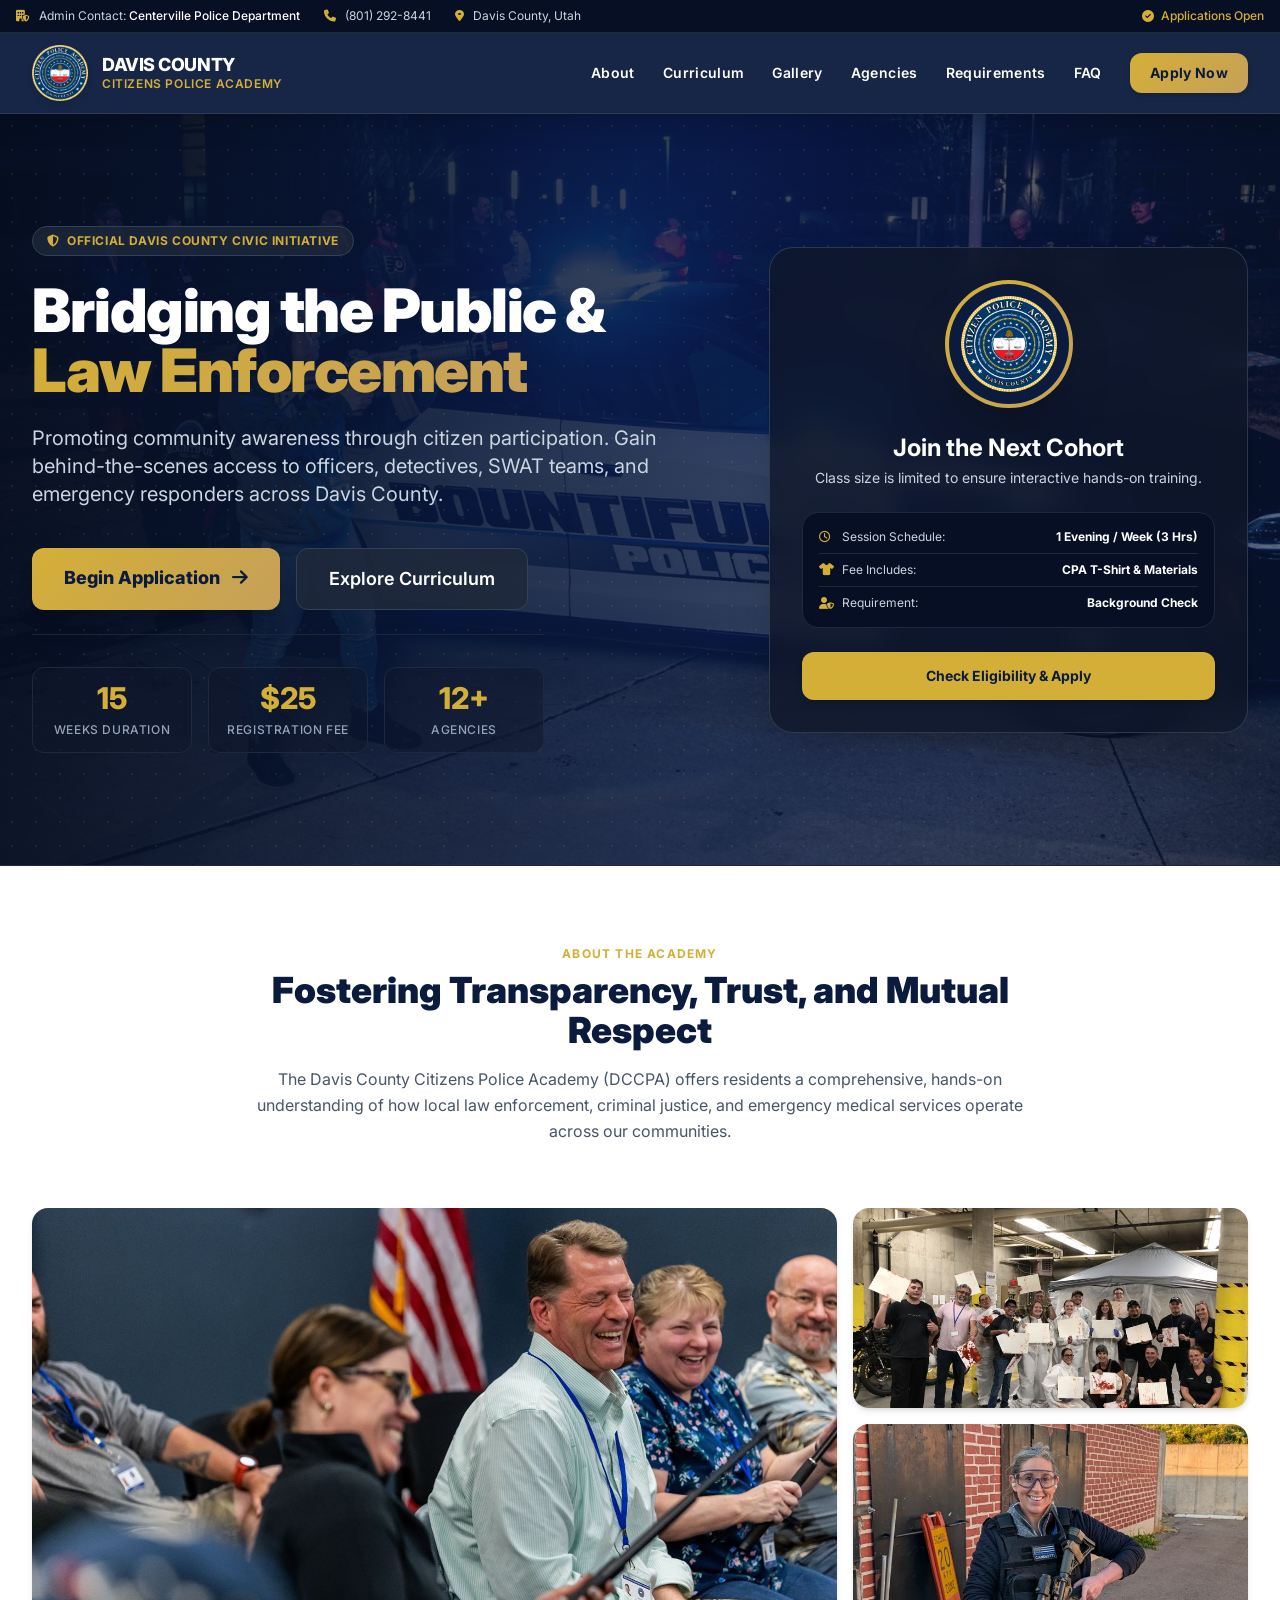
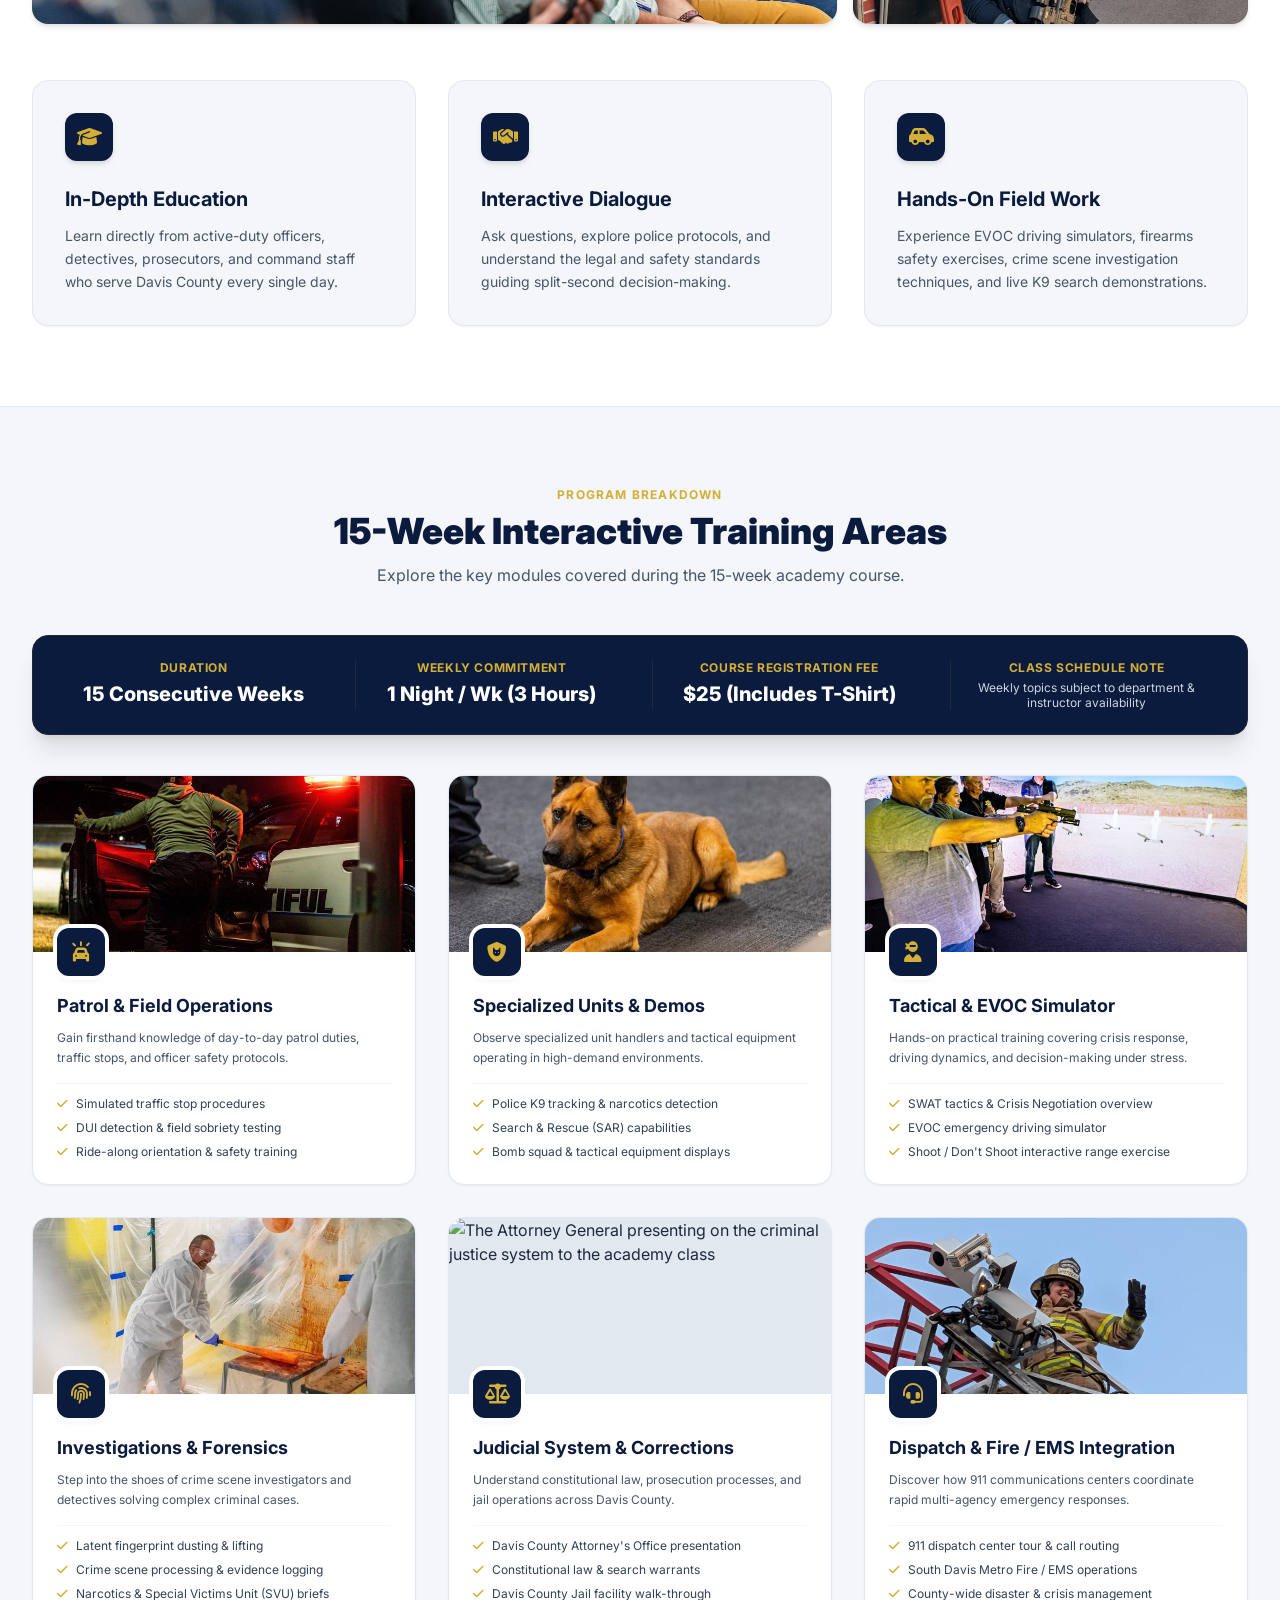
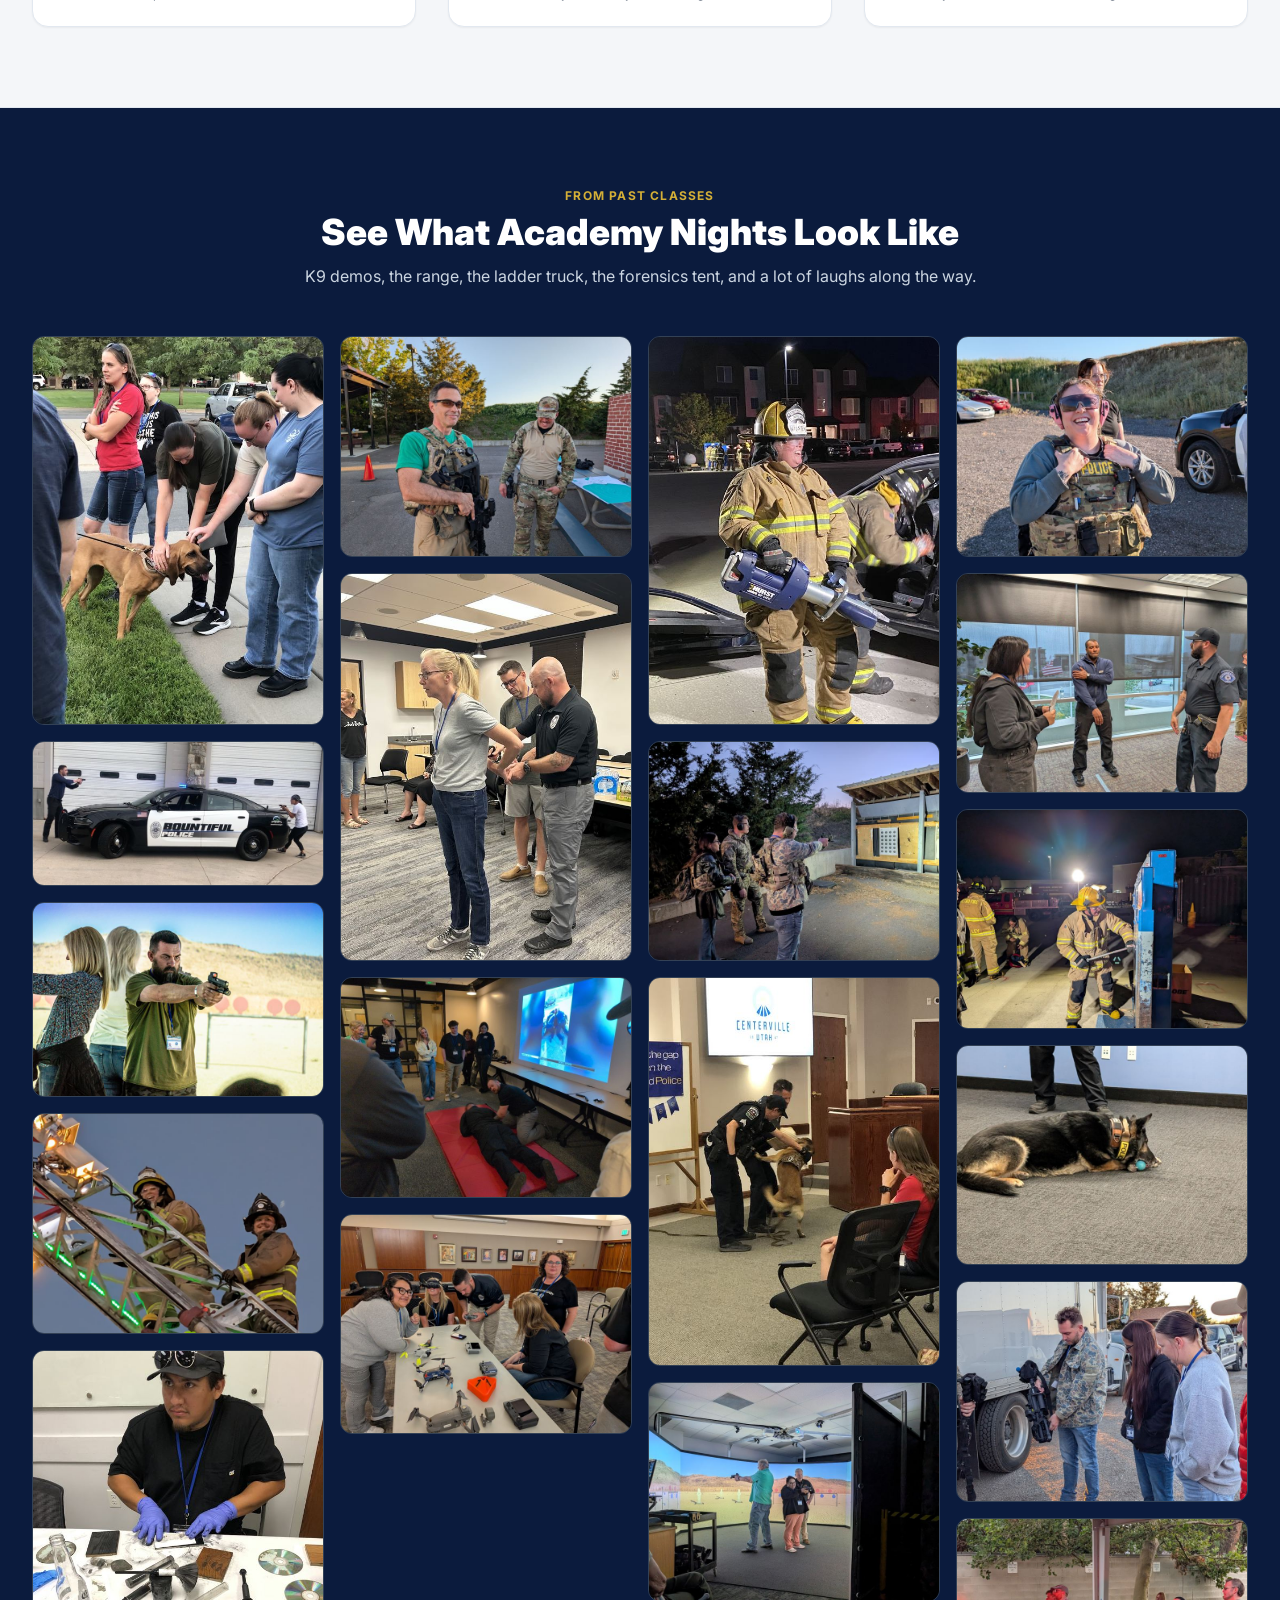
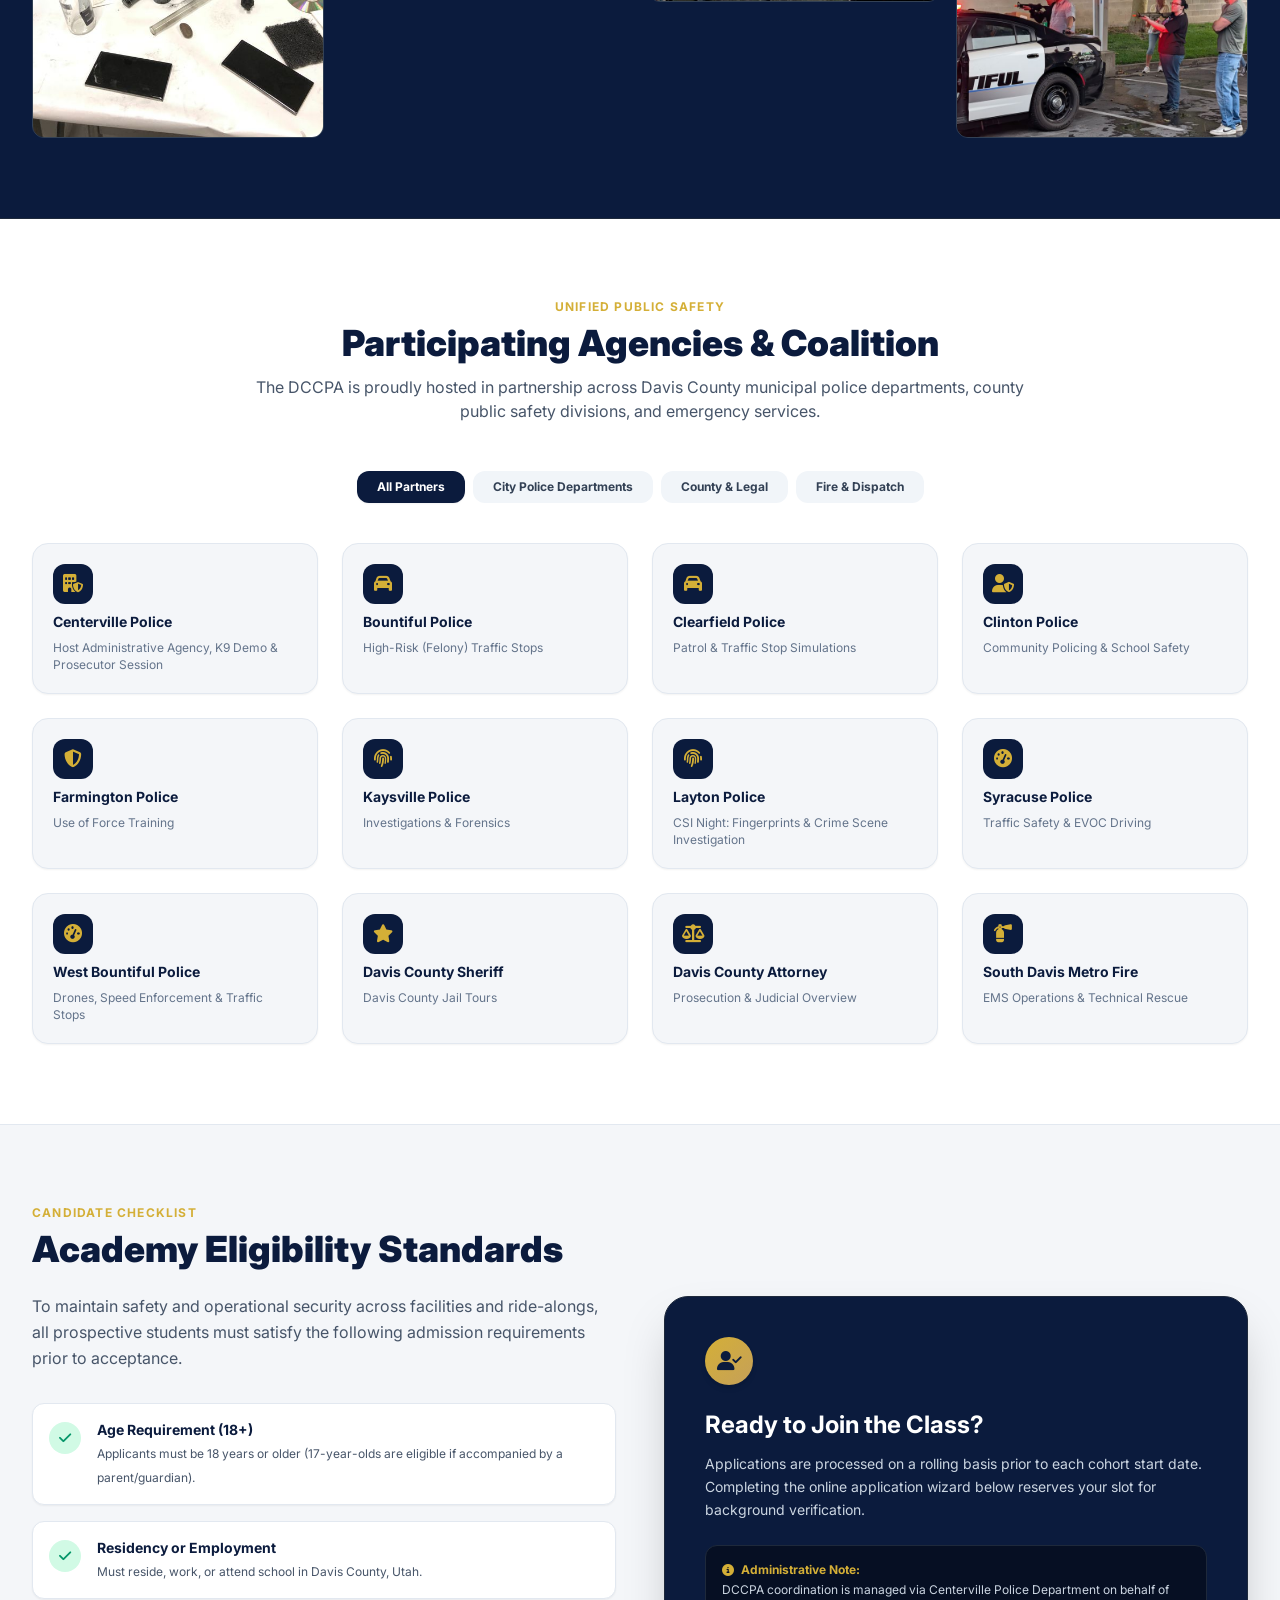
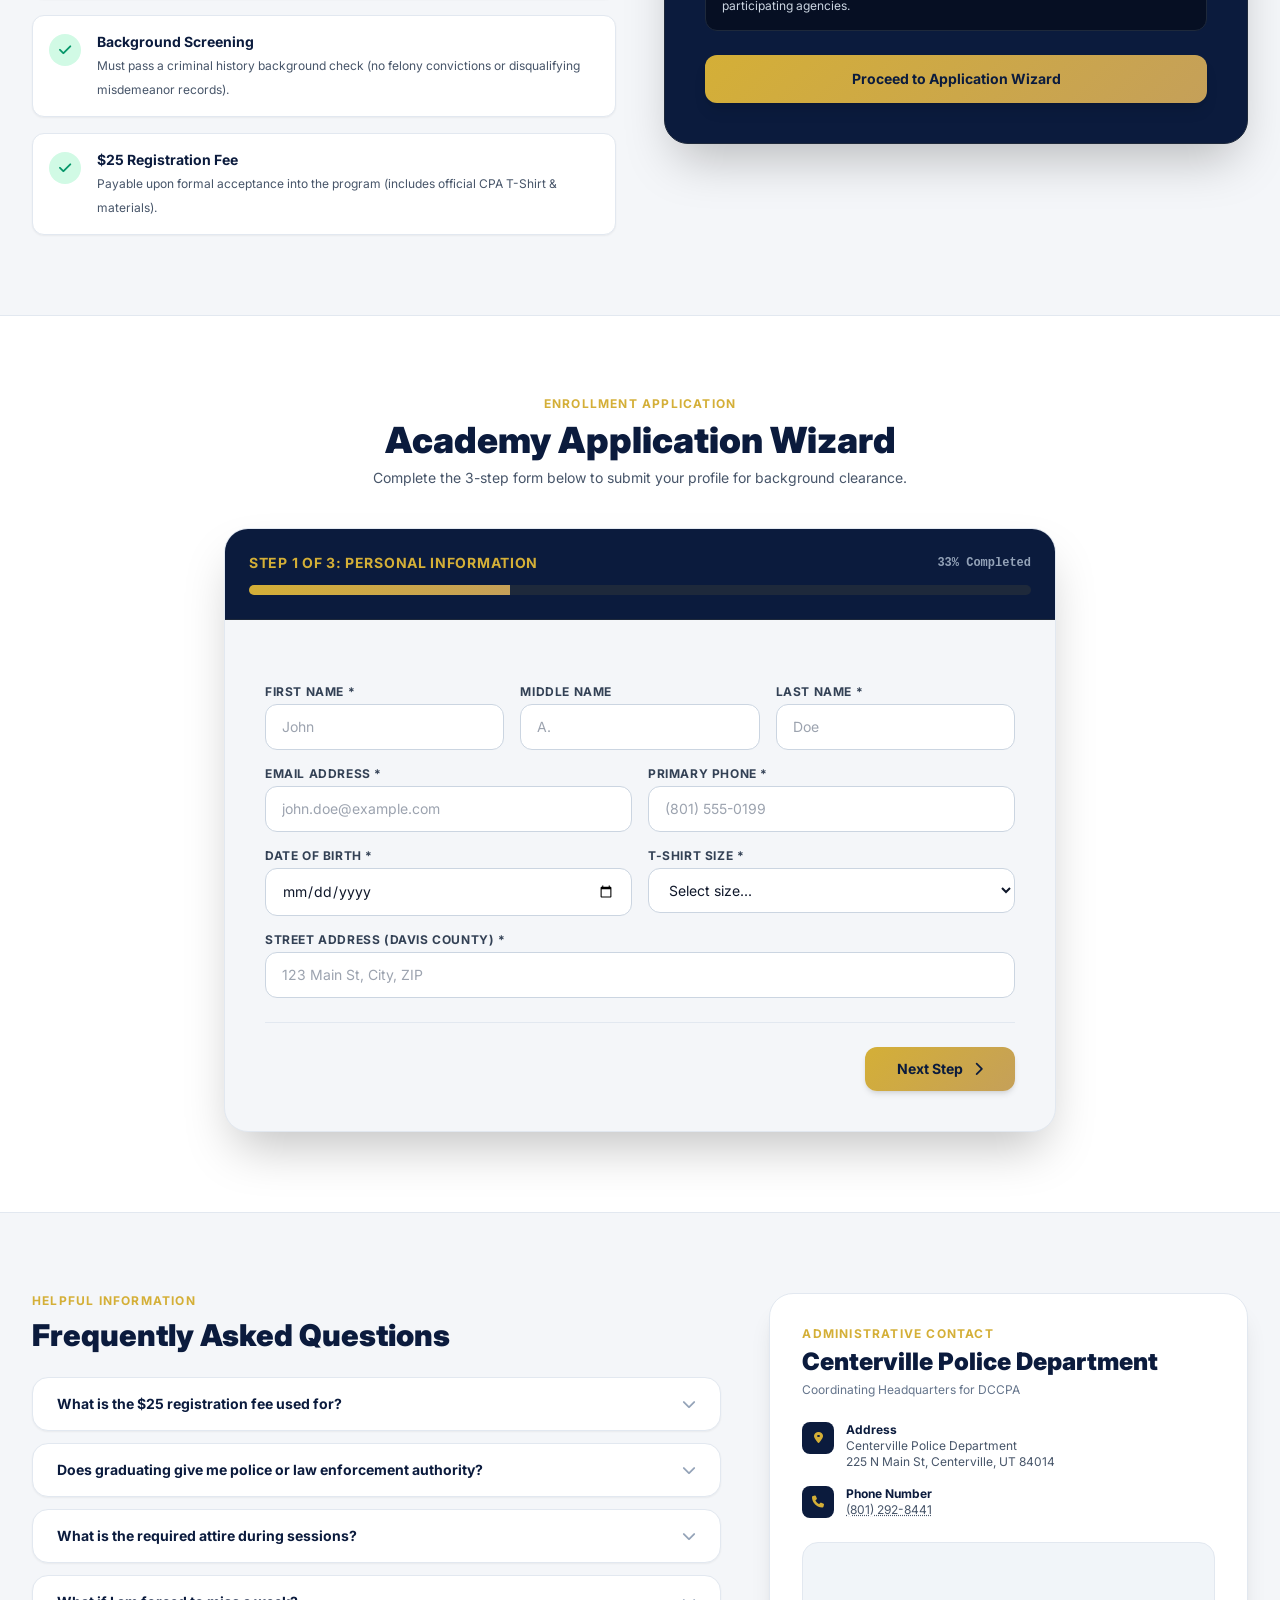
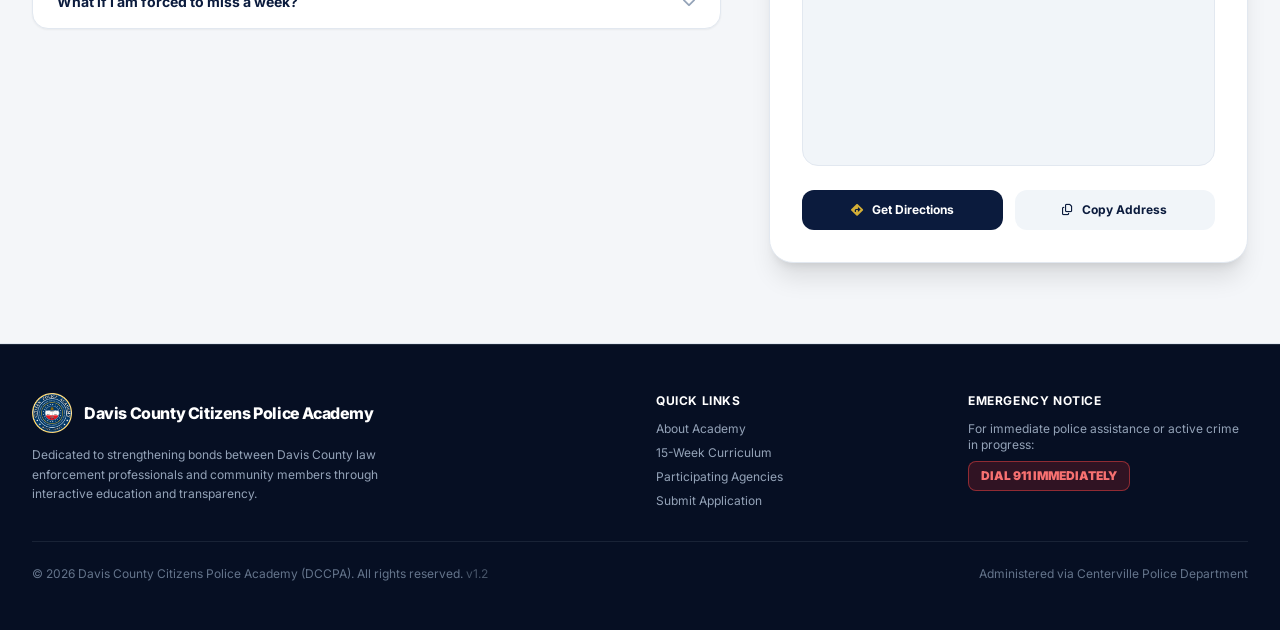
==== index.html @ 57c1a28c "Update index.html" ====
<!DOCTYPE html>
<html lang="en" class="scroll-smooth">
<head>
    <meta charset="UTF-8">
    <meta name="viewport" content="width=device-width, initial-scale=1.0">
    <title>Davis County Citizens Police Academy (DCCPA)</title>
    <meta name="description" content="A 15-week civic program giving Davis County, Utah residents a behind-the-scenes look at local police, fire, dispatch, and the justice system. Apply online.">
    <link rel="canonical" href="https://daviscountycpa.com/">
    <meta name="theme-color" content="#0B1B3D">

    <!-- Social sharing previews -->
    <meta property="og:type" content="website">
    <meta property="og:site_name" content="Davis County Citizens Police Academy">
    <meta property="og:title" content="Davis County Citizens Police Academy (DCCPA)">
    <meta property="og:description" content="15 weeks behind the scenes with Davis County police, fire, dispatch, and the justice system. Applications are open.">
    <meta property="og:url" content="https://daviscountycpa.com/">
    <meta property="og:image" content="https://daviscountycpa.com/Assets/DCCPA_Seal_Trans-300x300.png">
    <meta name="twitter:card" content="summary">

        <!-- Official DCCPA Favicon Assets -->
    <link rel="icon" type="image/png" sizes="192x192" href="Assets/DCCPA_Seal_Trans-300x300.png">
    <link rel="apple-touch-icon" href="Assets/DCCPA_Seal_Trans-300x300.png">

    <!-- Site styles: compiled Tailwind CSS (rebuild steps in tailwind/README.md) -->
    <link rel="stylesheet" href="Assets/css/dccpa.css">

    <!-- Cloudflare Turnstile (human verification for the application form) -->
    <script src="https://challenges.cloudflare.com/turnstile/v0/api.js?render=explicit&onload=onTurnstileLoad" async defer></script>

    <!-- FontAwesome Icons -->
    <link rel="stylesheet" href="https://cdnjs.cloudflare.com/ajax/libs/font-awesome/6.4.0/css/all.min.css">

    <!-- Google Font: Inter -->
    <link href="https://fonts.googleapis.com/css2?family=Inter:wght@300;400;500;600;700;800;900&display=swap" rel="stylesheet">

    <style>
        .gold-gradient {
            background-image: linear-gradient(135deg, #D4AF37 0%, #C5A059 100%);
        }
        .navy-gradient {
            background-image: linear-gradient(135deg, #0B1B3D 0%, #1A2E5A 100%);
        }
        .hero-photo-overlay {
            background-image: linear-gradient(90deg, rgba(6, 15, 35, 0.94) 0%, rgba(11, 27, 61, 0.84) 50%, rgba(11, 27, 61, 0.62) 100%);
        }
        @media (max-width: 1023px) {
            .hero-photo-overlay { background: rgba(6, 15, 35, 0.84); }
        }
        .hero-overlay {
            background: radial-gradient(circle at center, rgba(11, 27, 61, 0.75) 0%, rgba(6, 15, 35, 0.95) 100%);
        }
    </style>

</head>
<body class="bg-dccpa-bg text-slate-800 font-sans antialiased selection:bg-dccpa-gold selection:text-dccpa-navy">

    <!-- Top Announcement Bar -->
    <div class="bg-dccpa-darkbg border-b border-slate-800 text-slate-300 text-xs py-2 px-4">
        <div class="max-w-7xl mx-auto flex flex-col sm:flex-row justify-between items-center gap-2">
            <div class="flex items-center space-x-6">
                <span><i class="fa-solid fa-building-shield text-dccpa-gold mr-1.5"></i> Admin Contact: <strong class="text-white font-medium">Centerville Police Department</strong></span>
                <span class="hidden md:inline"><i class="fa-solid fa-phone text-dccpa-gold mr-1.5"></i> (801) 292-8441</span>
                <span class="hidden lg:inline"><i class="fa-solid fa-location-dot text-dccpa-gold mr-1.5"></i> Davis County, Utah</span>
            </div>
            <div class="flex items-center space-x-4 font-medium">
                <span class="text-dccpa-gold"><i class="fa-solid fa-circle-check mr-1"></i> Applications Open</span>
            </div>
        </div>
    </div>

    <!-- Sticky Navigation Bar -->
    <nav class="sticky top-0 z-40 bg-dccpa-navy/95 backdrop-blur-md border-b border-slate-700/80 text-white shadow-xl">
        <div class="max-w-7xl mx-auto px-4 sm:px-6 lg:px-8">
            <div class="flex justify-between h-20 items-center">
                
                <!-- Official Seal & Title -->
                <a href="#hero" class="flex items-center space-x-3.5 group">
                    <img src="Assets/DCCPA_Seal_Trans-300x300.png" 
                         alt="Davis County Citizens Police Academy Seal" 
                         class="h-14 w-auto object-contain drop-shadow-md group-hover:scale-105 transition-transform">
                    <div>
                        <span class="block text-lg font-extrabold tracking-tight text-white leading-tight">DAVIS COUNTY</span>
                        <span class="block text-xs font-semibold text-dccpa-gold tracking-wider uppercase">Citizens Police Academy</span>
                    </div>
                </a>

                <!-- Desktop Navigation Links -->
                <div class="hidden lg:flex items-center space-x-7 text-sm font-semibold tracking-wide">
                    <a href="#about" class="hover:text-dccpa-gold transition-colors">About</a>
                    <a href="#curriculum" class="hover:text-dccpa-gold transition-colors">Curriculum</a>
                    <a href="#gallery" class="hover:text-dccpa-gold transition-colors">Gallery</a>
                    <a href="#agencies" class="hover:text-dccpa-gold transition-colors">Agencies</a>
                    <a href="#requirements" class="hover:text-dccpa-gold transition-colors">Requirements</a>
                    <a href="#faq" class="hover:text-dccpa-gold transition-colors">FAQ</a>
                    <a href="#apply" class="gold-gradient text-dccpa-navy font-bold px-5 py-2.5 rounded-xl shadow-md hover:brightness-110 transition-all transform hover:-translate-y-0.5">
                        Apply Now
                    </a>
                </div>

                <!-- Mobile Menu Hamburger Button -->
                <div class="lg:hidden flex items-center">
                    <button id="mobileMenuBtn" class="text-slate-300 hover:text-white p-2 rounded-lg focus:outline-none" aria-label="Toggle Menu">
                        <i class="fa-solid fa-bars text-2xl" id="menuIcon"></i>
                    </button>
                </div>
            </div>
        </div>

        <!-- Mobile Drawer Navigation -->
        <div id="mobileMenu" class="hidden lg:hidden bg-dccpa-darkbg border-b border-slate-800 px-4 pt-3 pb-6 space-y-3">
            <a href="#about" class="mobile-nav-link block px-3 py-2 rounded-lg hover:bg-slate-800 text-slate-200 hover:text-dccpa-gold">About Program</a>
            <a href="#curriculum" class="mobile-nav-link block px-3 py-2 rounded-lg hover:bg-slate-800 text-slate-200 hover:text-dccpa-gold">15-Week Curriculum</a>
            <a href="#gallery" class="mobile-nav-link block px-3 py-2 rounded-lg hover:bg-slate-800 text-slate-200 hover:text-dccpa-gold">Photo Gallery</a>
            <a href="#agencies" class="mobile-nav-link block px-3 py-2 rounded-lg hover:bg-slate-800 text-slate-200 hover:text-dccpa-gold">Participating Agencies</a>
            <a href="#requirements" class="mobile-nav-link block px-3 py-2 rounded-lg hover:bg-slate-800 text-slate-200 hover:text-dccpa-gold">Eligibility & Requirements</a>
            <a href="#faq" class="mobile-nav-link block px-3 py-2 rounded-lg hover:bg-slate-800 text-slate-200 hover:text-dccpa-gold">FAQ</a>
            <a href="#apply" class="mobile-nav-link block w-full text-center gold-gradient text-dccpa-navy font-bold py-3 rounded-xl shadow-md mt-2">Apply Now</a>
        </div>
    </nav>

    <!-- Hero Section -->
    <section id="hero" class="relative bg-dccpa-navy text-white py-20 lg:py-28 overflow-hidden border-b border-slate-800">
        <!-- Background Photo, Overlay & Pattern -->
        <img src="Assets/images/web/hero-bountiful-night.jpg" alt="" aria-hidden="true" fetchpriority="high" class="absolute inset-0 w-full h-full object-cover object-center z-0">
        <div class="absolute inset-0 hero-photo-overlay z-0"></div>
        <div class="absolute inset-0 opacity-10 bg-[radial-gradient(#D4AF37_1px,transparent_1px)] [background-size:24px_24px]"></div>

        <div class="max-w-7xl mx-auto px-4 sm:px-6 lg:px-8 relative z-10">
            <div class="grid lg:grid-cols-12 gap-12 items-center">
                
                <div class="lg:col-span-7 space-y-6 text-center lg:text-left">
                    <div class="inline-flex items-center space-x-2 bg-slate-800/80 border border-slate-700 px-3.5 py-1.5 rounded-full text-xs font-bold text-dccpa-gold shadow-inner">
                        <i class="fa-solid fa-shield-halved text-xs"></i>
                        <span class="uppercase tracking-wider">Official Davis County Civic Initiative</span>
                    </div>

                    <h1 class="text-4xl sm:text-5xl lg:text-6xl font-black tracking-tight leading-tight">
                        Bridging the Public & <span class="text-transparent bg-clip-text gold-gradient">Law Enforcement</span>
                    </h1>

                    <p class="text-slate-300 text-lg sm:text-xl max-w-2xl leading-relaxed mx-auto lg:mx-0 font-normal">
                        Promoting community awareness through citizen participation. Gain behind-the-scenes access to officers, detectives, SWAT teams, and emergency responders across Davis County.
                    </p>

                    <div class="flex flex-col sm:flex-row justify-center lg:justify-start gap-4 pt-4">
                        <a href="#apply" class="gold-gradient text-dccpa-navy font-extrabold px-8 py-4 rounded-xl shadow-xl hover:brightness-110 transition-all text-center text-lg transform hover:-translate-y-0.5">
                            Begin Application <i class="fa-solid fa-arrow-right ml-2"></i>
                        </a>
                        <a href="#curriculum" class="bg-slate-800/90 hover:bg-slate-700 text-white font-semibold px-8 py-4 rounded-xl border border-slate-700 transition-all text-center text-lg">
                            Explore Curriculum
                        </a>
                    </div>

                    <!-- Highlight Badges -->
                    <div class="grid grid-cols-3 gap-4 pt-8 border-t border-slate-800/90 max-w-lg mx-auto lg:mx-0 text-center">
                        <div class="bg-slate-900/50 p-3 rounded-xl border border-slate-800">
                            <span class="block text-2xl sm:text-3xl font-extrabold text-dccpa-gold">15</span>
                            <span class="text-xs text-slate-400 font-medium uppercase tracking-wider">Weeks Duration</span>
                        </div>
                        <div class="bg-slate-900/50 p-3 rounded-xl border border-slate-800">
                            <span class="block text-2xl sm:text-3xl font-extrabold text-dccpa-gold">$25</span>
                            <span class="text-xs text-slate-400 font-medium uppercase tracking-wider">Registration Fee</span>
                        </div>
                        <div class="bg-slate-900/50 p-3 rounded-xl border border-slate-800">
                            <span class="block text-2xl sm:text-3xl font-extrabold text-dccpa-gold">12+</span>
                            <span class="text-xs text-slate-400 font-medium uppercase tracking-wider">Agencies</span>
                        </div>
                    </div>
                </div>

                <!-- Hero Emblem Box -->
                <div class="lg:col-span-5">
                    <div class="bg-slate-900/80 border border-slate-700/80 backdrop-blur-md rounded-3xl p-8 shadow-2xl text-center space-y-6 relative overflow-hidden">
                        <div class="w-32 h-32 mx-auto rounded-full gold-gradient p-1 shadow-2xl">
                            <div class="w-full h-full bg-dccpa-navy rounded-full flex items-center justify-center p-3">
                                <img src="Assets/DCCPA_Seal_Trans-300x300.png" 
                                     alt="Seal" 
                                     class="w-full h-full object-contain">
                            </div>
                        </div>

                        <div>
                            <h3 class="text-2xl font-bold text-white">Join the Next Cohort</h3>
                            <p class="text-slate-300 text-sm mt-1">Class size is limited to ensure interactive hands-on training.</p>
                        </div>

                        <div class="bg-dccpa-darkbg p-4 rounded-2xl text-left text-xs space-y-2 border border-slate-800 text-slate-300">
                            <div class="flex justify-between border-b border-slate-800 pb-2">
                                <span><i class="fa-regular fa-clock text-dccpa-gold w-5"></i> Session Schedule:</span>
                                <strong class="text-white">1 Evening / Week (3 Hrs)</strong>
                            </div>
                            <div class="flex justify-between border-b border-slate-800 pb-2">
                                <span><i class="fa-solid fa-shirt text-dccpa-gold w-5"></i> Fee Includes:</span>
                                <strong class="text-white">CPA T-Shirt & Materials</strong>
                            </div>
                            <div class="flex justify-between">
                                <span><i class="fa-solid fa-user-shield text-dccpa-gold w-5"></i> Requirement:</span>
                                <strong class="text-white">Background Check</strong>
                            </div>
                        </div>

                        <a href="#apply" class="block w-full py-3.5 bg-dccpa-gold hover:bg-dccpa-goldhover text-dccpa-navy font-bold rounded-xl text-sm transition-colors shadow-md">
                            Check Eligibility & Apply
                        </a>
                    </div>
                </div>

            </div>
        </div>
    </section>

    <!-- About Section -->
    <section id="about" class="py-20 bg-white border-b border-slate-200">
        <div class="max-w-7xl mx-auto px-4 sm:px-6 lg:px-8">
            <div class="text-center max-w-3xl mx-auto mb-16">
                <h2 class="text-xs font-bold text-dccpa-gold uppercase tracking-widest mb-2">About The Academy</h2>
                <h3 class="text-3xl sm:text-4xl font-black text-dccpa-navy">Fostering Transparency, Trust, and Mutual Respect</h3>
                <p class="text-slate-600 mt-4 text-base leading-relaxed">
                    The Davis County Citizens Police Academy (DCCPA) offers residents a comprehensive, hands-on understanding of how local law enforcement, criminal justice, and emergency medical services operate across our communities.
                </p>
            </div>

            <!-- Photo Collage -->
            <div class="grid grid-cols-2 md:grid-cols-3 md:grid-rows-2 gap-3 sm:gap-4 mb-14 md:h-[26rem]">
                <div class="col-span-2 md:row-span-2 rounded-2xl overflow-hidden shadow-md h-56 sm:h-72 md:h-auto">
                    <img src="Assets/images/web/class-laughing.jpg" alt="Academy students laughing during a classroom session" loading="lazy" class="w-full h-full object-cover object-center ">
                </div>
                <div class="rounded-2xl overflow-hidden shadow-md h-40 sm:h-48 md:h-auto">
                    <img src="Assets/images/web/forensics-group-sm.jpg" alt="Class group photo holding their blood-spatter pattern papers" loading="lazy" class="w-full h-full object-cover object-[center_40%] ">
                </div>
                <div class="rounded-2xl overflow-hidden shadow-md h-40 sm:h-48 md:h-auto">
                    <img src="Assets/images/web/student-vest-sm.jpg" alt="Smiling student wearing a tactical vest at the range" loading="lazy" class="w-full h-full object-cover object-[center_30%] ">
                </div>
            </div>

            <div class="grid md:grid-cols-3 gap-8">
                <div class="bg-dccpa-bg p-8 rounded-2xl border border-slate-200 shadow-sm hover:shadow-md transition-shadow">
                    <div class="w-12 h-12 bg-dccpa-navy text-dccpa-gold rounded-xl flex items-center justify-center text-xl mb-6 shadow-md">
                        <i class="fa-solid fa-graduation-cap"></i>
                    </div>
                    <h4 class="text-xl font-bold text-dccpa-navy mb-3">In-Depth Education</h4>
                    <p class="text-slate-600 text-sm leading-relaxed">
                        Learn directly from active-duty officers, detectives, prosecutors, and command staff who serve Davis County every single day.
                    </p>
                </div>

                <div class="bg-dccpa-bg p-8 rounded-2xl border border-slate-200 shadow-sm hover:shadow-md transition-shadow">
                    <div class="w-12 h-12 bg-dccpa-navy text-dccpa-gold rounded-xl flex items-center justify-center text-xl mb-6 shadow-md">
                        <i class="fa-solid fa-handshake"></i>
                    </div>
                    <h4 class="text-xl font-bold text-dccpa-navy mb-3">Interactive Dialogue</h4>
                    <p class="text-slate-600 text-sm leading-relaxed">
                        Ask questions, explore police protocols, and understand the legal and safety standards guiding split-second decision-making.
                    </p>
                </div>

                <div class="bg-dccpa-bg p-8 rounded-2xl border border-slate-200 shadow-sm hover:shadow-md transition-shadow">
                    <div class="w-12 h-12 bg-dccpa-navy text-dccpa-gold rounded-xl flex items-center justify-center text-xl mb-6 shadow-md">
                        <i class="fa-solid fa-car-side"></i>
                    </div>
                    <h4 class="text-xl font-bold text-dccpa-navy mb-3">Hands-On Field Work</h4>
                    <p class="text-slate-600 text-sm leading-relaxed">
                        Experience EVOC driving simulators, firearms safety exercises, crime scene investigation techniques, and live K9 search demonstrations.
                    </p>
                </div>
            </div>
        </div>
    </section>

    <!-- Curriculum Section -->
    <section id="curriculum" class="py-20 bg-dccpa-bg border-b border-slate-200">
        <div class="max-w-7xl mx-auto px-4 sm:px-6 lg:px-8">
            <div class="text-center max-w-3xl mx-auto mb-12">
                <h2 class="text-xs font-bold text-dccpa-gold uppercase tracking-widest mb-2">Program Breakdown</h2>
                <h3 class="text-3xl sm:text-4xl font-black text-dccpa-navy">15-Week Interactive Training Areas</h3>
                <p class="text-slate-600 mt-3 text-base">
                    Explore the key modules covered during the 15-week academy course.
                </p>
            </div>

            <!-- Schedule Logistics Banner -->
            <div class="bg-dccpa-navy text-white rounded-2xl p-6 shadow-xl mb-10 border border-slate-800 grid md:grid-cols-4 gap-6 text-center divide-y md:divide-y-0 md:divide-x divide-slate-800">
                <div>
                    <span class="block text-xs font-bold text-dccpa-gold uppercase tracking-wider">Duration</span>
                    <span class="text-xl font-extrabold mt-1 block">15 Consecutive Weeks</span>
                </div>
                <div>
                    <span class="block text-xs font-bold text-dccpa-gold uppercase tracking-wider">Weekly Commitment</span>
                    <span class="text-xl font-extrabold mt-1 block">1 Night / Wk (3 Hours)</span>
                </div>
                <div>
                    <span class="block text-xs font-bold text-dccpa-gold uppercase tracking-wider">Course Registration Fee</span>
                    <span class="text-xl font-extrabold mt-1 block">$25 (Includes T-Shirt)</span>
                </div>
                <div>
                    <span class="block text-xs font-bold text-dccpa-gold uppercase tracking-wider">Class Schedule Note</span>
                    <span class="text-xs text-slate-300 mt-1 block leading-tight">Weekly topics subject to department & instructor availability</span>
                </div>
            </div>

            <!-- Interactive Training Category Tabs & Cards -->
            <div class="grid lg:grid-cols-3 gap-8" id="curriculumGrid">
                
                <!-- Category 1 -->
                <div class="group bg-white rounded-2xl border border-slate-200 shadow-sm hover:shadow-lg transition-all overflow-hidden flex flex-col">
                    <div class="h-44 overflow-hidden bg-slate-200">
                        <img src="Assets/images/web/night-scenario-sm.jpg" alt="Academy student in a night traffic-stop scenario beside a Bountiful Police car with emergency lights on" loading="lazy" class="w-full h-full object-cover object-[center_40%] group-hover:scale-105 transition-transform duration-500">
                    </div>
                    <div class="p-6 pt-0 flex-1">
                    <div class="w-12 h-12 bg-dccpa-navy text-dccpa-gold rounded-xl flex items-center justify-center text-xl mb-4 -mt-6 relative ring-4 ring-white shadow-md">
                        <i class="fa-solid fa-car-on"></i>
                    </div>
                    <h4 class="text-lg font-bold text-dccpa-navy mb-2">Patrol & Field Operations</h4>
                    <p class="text-slate-600 text-xs leading-relaxed mb-4">
                        Gain firsthand knowledge of day-to-day patrol duties, traffic stops, and officer safety protocols.
                    </p>
                    <ul class="space-y-2 text-xs text-slate-700 border-t border-slate-100 pt-3">
                        <li class="flex items-center"><i class="fa-solid fa-check text-dccpa-gold mr-2"></i> Simulated traffic stop procedures</li>
                        <li class="flex items-center"><i class="fa-solid fa-check text-dccpa-gold mr-2"></i> DUI detection & field sobriety testing</li>
                        <li class="flex items-center"><i class="fa-solid fa-check text-dccpa-gold mr-2"></i> Ride-along orientation & safety training</li>
                    </ul>
                    </div>
                </div>

                <!-- Category 2 -->
                <div class="group bg-white rounded-2xl border border-slate-200 shadow-sm hover:shadow-lg transition-all overflow-hidden flex flex-col">
                    <div class="h-44 overflow-hidden bg-slate-200">
                        <img src="Assets/images/web/k9-portrait-sm.jpg" alt="Police K9 lying attentively during a class demonstration" loading="lazy" class="w-full h-full object-cover object-[center_60%] group-hover:scale-105 transition-transform duration-500">
                    </div>
                    <div class="p-6 pt-0 flex-1">
                    <div class="w-12 h-12 bg-dccpa-navy text-dccpa-gold rounded-xl flex items-center justify-center text-xl mb-4 -mt-6 relative ring-4 ring-white shadow-md">
                        <i class="fa-solid fa-shield-cat"></i>
                    </div>
                    <h4 class="text-lg font-bold text-dccpa-navy mb-2">Specialized Units & Demos</h4>
                    <p class="text-slate-600 text-xs leading-relaxed mb-4">
                        Observe specialized unit handlers and tactical equipment operating in high-demand environments.
                    </p>
                    <ul class="space-y-2 text-xs text-slate-700 border-t border-slate-100 pt-3">
                        <li class="flex items-center"><i class="fa-solid fa-check text-dccpa-gold mr-2"></i> Police K9 tracking & narcotics detection</li>
                        <li class="flex items-center"><i class="fa-solid fa-check text-dccpa-gold mr-2"></i> Search & Rescue (SAR) capabilities</li>
                        <li class="flex items-center"><i class="fa-solid fa-check text-dccpa-gold mr-2"></i> Bomb squad & tactical equipment displays</li>
                    </ul>
                    </div>
                </div>

                <!-- Category 3 -->
                <div class="group bg-white rounded-2xl border border-slate-200 shadow-sm hover:shadow-lg transition-all overflow-hidden flex flex-col">
                    <div class="h-44 overflow-hidden bg-slate-200">
                        <img src="Assets/images/web/sim-range-sm.jpg" alt="Students aiming training pistols at an interactive simulator screen" loading="lazy" class="w-full h-full object-cover object-[center_40%] group-hover:scale-105 transition-transform duration-500">
                    </div>
                    <div class="p-6 pt-0 flex-1">
                    <div class="w-12 h-12 bg-dccpa-navy text-dccpa-gold rounded-xl flex items-center justify-center text-xl mb-4 -mt-6 relative ring-4 ring-white shadow-md">
                        <i class="fa-solid fa-user-ninja"></i>
                    </div>
                    <h4 class="text-lg font-bold text-dccpa-navy mb-2">Tactical & EVOC Simulator</h4>
                    <p class="text-slate-600 text-xs leading-relaxed mb-4">
                        Hands-on practical training covering crisis response, driving dynamics, and decision-making under stress.
                    </p>
                    <ul class="space-y-2 text-xs text-slate-700 border-t border-slate-100 pt-3">
                        <li class="flex items-center"><i class="fa-solid fa-check text-dccpa-gold mr-2"></i> SWAT tactics & Crisis Negotiation overview</li>
                        <li class="flex items-center"><i class="fa-solid fa-check text-dccpa-gold mr-2"></i> EVOC emergency driving simulator</li>
                        <li class="flex items-center"><i class="fa-solid fa-check text-dccpa-gold mr-2"></i> Shoot / Don't Shoot interactive range exercise</li>
                    </ul>
                    </div>
                </div>

                <!-- Category 4 -->
                <div class="group bg-white rounded-2xl border border-slate-200 shadow-sm hover:shadow-lg transition-all overflow-hidden flex flex-col">
                    <div class="h-44 overflow-hidden bg-slate-200">
                        <img src="Assets/images/web/forensics-spatter-sm.jpg" alt="Student in a protective suit creating blood-spatter patterns in the forensics tent" loading="lazy" class="w-full h-full object-cover object-center group-hover:scale-105 transition-transform duration-500">
                    </div>
                    <div class="p-6 pt-0 flex-1">
                    <div class="w-12 h-12 bg-dccpa-navy text-dccpa-gold rounded-xl flex items-center justify-center text-xl mb-4 -mt-6 relative ring-4 ring-white shadow-md">
                        <i class="fa-solid fa-fingerprint"></i>
                    </div>
                    <h4 class="text-lg font-bold text-dccpa-navy mb-2">Investigations & Forensics</h4>
                    <p class="text-slate-600 text-xs leading-relaxed mb-4">
                        Step into the shoes of crime scene investigators and detectives solving complex criminal cases.
                    </p>
                    <ul class="space-y-2 text-xs text-slate-700 border-t border-slate-100 pt-3">
                        <li class="flex items-center"><i class="fa-solid fa-check text-dccpa-gold mr-2"></i> Latent fingerprint dusting & lifting</li>
                        <li class="flex items-center"><i class="fa-solid fa-check text-dccpa-gold mr-2"></i> Crime scene processing & evidence logging</li>
                        <li class="flex items-center"><i class="fa-solid fa-check text-dccpa-gold mr-2"></i> Narcotics & Special Victims Unit (SVU) briefs</li>
                    </ul>
                    </div>
                </div>

                <!-- Category 5 -->
                <div class="group bg-white rounded-2xl border border-slate-200 shadow-sm hover:shadow-lg transition-all overflow-hidden flex flex-col">
                    <div class="h-44 overflow-hidden bg-slate-200">
                        <img src="Assets/images/web/judicial-attorney-general-sm.jpg" alt="The Attorney General presenting on the criminal justice system to the academy class" loading="lazy" class="w-full h-full object-cover object-[center_40%] group-hover:scale-105 transition-transform duration-500">
                    </div>
                    <div class="p-6 pt-0 flex-1">
                    <div class="w-12 h-12 bg-dccpa-navy text-dccpa-gold rounded-xl flex items-center justify-center text-xl mb-4 -mt-6 relative ring-4 ring-white shadow-md">
                        <i class="fa-solid fa-scale-balanced"></i>
                    </div>
                    <h4 class="text-lg font-bold text-dccpa-navy mb-2">Judicial System & Corrections</h4>
                    <p class="text-slate-600 text-xs leading-relaxed mb-4">
                        Understand constitutional law, prosecution processes, and jail operations across Davis County.
                    </p>
                    <ul class="space-y-2 text-xs text-slate-700 border-t border-slate-100 pt-3">
                        <li class="flex items-center"><i class="fa-solid fa-check text-dccpa-gold mr-2"></i> Davis County Attorney's Office presentation</li>
                        <li class="flex items-center"><i class="fa-solid fa-check text-dccpa-gold mr-2"></i> Constitutional law & search warrants</li>
                        <li class="flex items-center"><i class="fa-solid fa-check text-dccpa-gold mr-2"></i> Davis County Jail facility walk-through</li>
                    </ul>
                    </div>
                </div>

                <!-- Category 6 -->
                <div class="group bg-white rounded-2xl border border-slate-200 shadow-sm hover:shadow-lg transition-all overflow-hidden flex flex-col">
                    <div class="h-44 overflow-hidden bg-slate-200">
                        <img src="Assets/images/web/fire-ladder-sm.jpg" alt="Firefighter waving from the top of a ladder truck" loading="lazy" class="w-full h-full object-cover object-[center_45%] group-hover:scale-105 transition-transform duration-500">
                    </div>
                    <div class="p-6 pt-0 flex-1">
                    <div class="w-12 h-12 bg-dccpa-navy text-dccpa-gold rounded-xl flex items-center justify-center text-xl mb-4 -mt-6 relative ring-4 ring-white shadow-md">
                        <i class="fa-solid fa-headset"></i>
                    </div>
                    <h4 class="text-lg font-bold text-dccpa-navy mb-2">Dispatch & Fire / EMS Integration</h4>
                    <p class="text-slate-600 text-xs leading-relaxed mb-4">
                        Discover how 911 communications centers coordinate rapid multi-agency emergency responses.
                    </p>
                    <ul class="space-y-2 text-xs text-slate-700 border-t border-slate-100 pt-3">
                        <li class="flex items-center"><i class="fa-solid fa-check text-dccpa-gold mr-2"></i> 911 dispatch center tour & call routing</li>
                        <li class="flex items-center"><i class="fa-solid fa-check text-dccpa-gold mr-2"></i> South Davis Metro Fire / EMS operations</li>
                        <li class="flex items-center"><i class="fa-solid fa-check text-dccpa-gold mr-2"></i> County-wide disaster & crisis management</li>
                    </ul>
                    </div>
                </div>

            </div>
        </div>
    </section>

    <!-- Photo Gallery Section -->
    <section id="gallery" class="py-20 bg-dccpa-navy text-white border-b border-slate-800">
        <div class="max-w-7xl mx-auto px-4 sm:px-6 lg:px-8">
            <div class="text-center max-w-3xl mx-auto mb-12">
                <h2 class="text-xs font-bold text-dccpa-gold uppercase tracking-widest mb-2">From Past Classes</h2>
                <h3 class="text-3xl sm:text-4xl font-black">See What Academy Nights Look Like</h3>
                <p class="text-slate-300 mt-3 text-base">K9 demos, the range, the ladder truck, the forensics tent, and a lot of laughs along the way.</p>
            </div>
            <div id="galleryGrid" class="columns-2 md:columns-3 lg:columns-4 gap-3 sm:gap-4">
                <!-- Populated by JS from galleryPhotos -->
            </div>
        </div>
    </section>

    <!-- Agencies Directory Section -->
    <section id="agencies" class="py-20 bg-white border-b border-slate-200">
        <div class="max-w-7xl mx-auto px-4 sm:px-6 lg:px-8">
            <div class="text-center max-w-3xl mx-auto mb-12">
                <h2 class="text-xs font-bold text-dccpa-gold uppercase tracking-widest mb-2">Unified Public Safety</h2>
                <h3 class="text-3xl sm:text-4xl font-black text-dccpa-navy">Participating Agencies & Coalition</h3>
                <p class="text-slate-600 mt-3 text-base">
                    The DCCPA is proudly hosted in partnership across Davis County municipal police departments, county public safety divisions, and emergency services.
                </p>
            </div>

            <!-- Filter Tabs -->
            <div class="flex flex-wrap justify-center gap-2 mb-10">
                <button onclick="filterAgencies('all')" class="agency-tab bg-dccpa-navy text-white px-5 py-2 rounded-xl text-xs font-bold transition-all shadow-sm" id="tab-all">All Partners</button>
                <button onclick="filterAgencies('city')" class="agency-tab bg-slate-100 text-slate-700 hover:bg-slate-200 px-5 py-2 rounded-xl text-xs font-bold transition-all" id="tab-city">City Police Departments</button>
                <button onclick="filterAgencies('county')" class="agency-tab bg-slate-100 text-slate-700 hover:bg-slate-200 px-5 py-2 rounded-xl text-xs font-bold transition-all" id="tab-county">County & Legal</button>
                <button onclick="filterAgencies('fire')" class="agency-tab bg-slate-100 text-slate-700 hover:bg-slate-200 px-5 py-2 rounded-xl text-xs font-bold transition-all" id="tab-fire">Fire & Dispatch</button>
            </div>

            <!-- Agencies Grid -->
            <div class="grid sm:grid-cols-2 lg:grid-cols-4 gap-6" id="agenciesGrid">
                <!-- Dynamically populated by JS -->
            </div>
        </div>
    </section>

    <!-- Requirements Section -->
    <section id="requirements" class="py-20 bg-dccpa-bg border-b border-slate-200">
        <div class="max-w-7xl mx-auto px-4 sm:px-6 lg:px-8">
            <div class="grid lg:grid-cols-2 gap-12 items-center">
                
                <div>
                    <h2 class="text-xs font-bold text-dccpa-gold uppercase tracking-widest mb-2">Candidate Checklist</h2>
                    <h3 class="text-3xl sm:text-4xl font-black text-dccpa-navy mb-6">Academy Eligibility Standards</h3>
                    <p class="text-slate-600 mb-8 leading-relaxed">
                        To maintain safety and operational security across facilities and ride-alongs, all prospective students must satisfy the following admission requirements prior to acceptance.
                    </p>

                    <div class="space-y-4">
                        <div class="flex items-start space-x-4 bg-white p-4 rounded-xl border border-slate-200 shadow-sm">
                            <div class="w-8 h-8 rounded-full bg-emerald-100 text-emerald-600 flex items-center justify-center flex-shrink-0 mt-0.5 font-bold text-sm">
                                <i class="fa-solid fa-check"></i>
                            </div>
                            <div>
                                <strong class="text-dccpa-navy block text-sm font-bold">Age Requirement (18+)</strong>
                                <span class="text-slate-600 text-xs">Applicants must be 18 years or older (17-year-olds are eligible if accompanied by a parent/guardian).</span>
                            </div>
                        </div>

                        <div class="flex items-start space-x-4 bg-white p-4 rounded-xl border border-slate-200 shadow-sm">
                            <div class="w-8 h-8 rounded-full bg-emerald-100 text-emerald-600 flex items-center justify-center flex-shrink-0 mt-0.5 font-bold text-sm">
                                <i class="fa-solid fa-check"></i>
                            </div>
                            <div>
                                <strong class="text-dccpa-navy block text-sm font-bold">Residency or Employment</strong>
                                <span class="text-slate-600 text-xs">Must reside, work, or attend school in Davis County, Utah.</span>
                            </div>
                        </div>

                        <div class="flex items-start space-x-4 bg-white p-4 rounded-xl border border-slate-200 shadow-sm">
                            <div class="w-8 h-8 rounded-full bg-emerald-100 text-emerald-600 flex items-center justify-center flex-shrink-0 mt-0.5 font-bold text-sm">
                                <i class="fa-solid fa-check"></i>
                            </div>
                            <div>
                                <strong class="text-dccpa-navy block text-sm font-bold">Background Screening</strong>
                                <span class="text-slate-600 text-xs">Must pass a criminal history background check (no felony convictions or disqualifying misdemeanor records).</span>
                            </div>
                        </div>

                        <div class="flex items-start space-x-4 bg-white p-4 rounded-xl border border-slate-200 shadow-sm">
                            <div class="w-8 h-8 rounded-full bg-emerald-100 text-emerald-600 flex items-center justify-center flex-shrink-0 mt-0.5 font-bold text-sm">
                                <i class="fa-solid fa-check"></i>
                            </div>
                            <div>
                                <strong class="text-dccpa-navy block text-sm font-bold">$25 Registration Fee</strong>
                                <span class="text-slate-600 text-xs">Payable upon formal acceptance into the program (includes official CPA T-Shirt & materials).</span>
                            </div>
                        </div>
                    </div>
                </div>

                <!-- Callout Box -->
                <div class="bg-dccpa-navy text-white rounded-3xl p-8 sm:p-10 shadow-2xl border border-slate-800 relative">
                    <div class="w-12 h-12 gold-gradient rounded-full flex items-center justify-center text-dccpa-navy text-xl font-extrabold mb-6 shadow-md">
                        <i class="fa-solid fa-user-check"></i>
                    </div>
                    <h4 class="text-2xl font-bold mb-3">Ready to Join the Class?</h4>
                    <p class="text-slate-300 text-sm leading-relaxed mb-6">
                        Applications are processed on a rolling basis prior to each cohort start date. Completing the online application wizard below reserves your slot for background verification.
                    </p>
                    <div class="bg-dccpa-darkbg p-4 rounded-xl text-xs text-slate-300 border border-slate-800 space-y-1">
                        <p class="text-dccpa-gold font-bold"><i class="fa-solid fa-info-circle mr-1"></i> Administrative Note:</p>
                        <p>DCCPA coordination is managed via Centerville Police Department on behalf of participating agencies.</p>
                    </div>
                    <a href="#apply" class="mt-6 block w-full text-center gold-gradient text-dccpa-navy font-bold py-3.5 rounded-xl hover:brightness-110 transition-all text-sm shadow-lg">
                        Proceed to Application Wizard
                    </a>
                </div>

            </div>
        </div>
    </section>

    <!-- Application Form Wizard Section -->
    <section id="apply" class="py-20 bg-white border-b border-slate-200">
        <div class="max-w-4xl mx-auto px-4 sm:px-6 lg:px-8">
            <div class="text-center mb-10">
                <h2 class="text-xs font-bold text-dccpa-gold uppercase tracking-widest mb-2">Enrollment Application</h2>
                <h3 class="text-3xl sm:text-4xl font-black text-dccpa-navy">Academy Application Wizard</h3>
                <p class="text-slate-600 mt-2 text-sm">Complete the 3-step form below to submit your profile for background clearance.</p>
            </div>

            <!-- Wizard Card -->
            <div class="bg-dccpa-bg rounded-3xl shadow-2xl border border-slate-200 overflow-hidden">
                
                <!-- Wizard Header Bar -->
                <div class="bg-dccpa-navy px-6 py-6 border-b border-slate-800 text-white">
                    <div class="flex justify-between items-center mb-3">
                        <span id="stepTitleText" class="text-xs sm:text-sm font-bold text-dccpa-gold uppercase tracking-wider">Step 1 of 3: Personal Information</span>
                        <span id="stepProgressPercent" class="text-xs text-slate-400 font-mono font-bold">33% Completed</span>
                    </div>
                    <div class="w-full bg-slate-800 h-2.5 rounded-full overflow-hidden">
                        <div id="progressBar" class="gold-gradient h-full w-1/3 transition-all duration-300"></div>
                    </div>
                </div>

                <!-- Form Content -->
                <form id="dccpaApplicationForm" onsubmit="handleFormSubmit(event)" class="p-6 sm:p-10 space-y-6" novalidate>
                    <!-- Spam trap: hidden from people, bots tend to fill it in -->
                    <div aria-hidden="true" style="position:absolute;left:-10000px;top:auto;width:1px;height:1px;overflow:hidden;">
                        <label for="website">Leave this field empty</label>
                        <input type="text" id="website" name="website" tabindex="-1" autocomplete="off">
                    </div>
                    
                    <!-- STEP 1: Personal Details -->
                    <div id="step1" class="form-step space-y-4">
                        <div class="grid sm:grid-cols-3 gap-4">
                            <div class="sm:col-span-1">
                                <label class="block text-xs font-bold uppercase tracking-wider text-slate-700 mb-1">First Name *</label>
                                <input type="text" id="firstName" name="firstName" required class="w-full px-4 py-3 rounded-xl border border-slate-300 focus:ring-2 focus:ring-dccpa-gold focus:outline-none text-slate-900 text-sm" placeholder="John">
                            </div>
                            <div class="sm:col-span-1">
                                <label class="block text-xs font-bold uppercase tracking-wider text-slate-700 mb-1">Middle Name</label>
                                <input type="text" id="middleName" name="middleName" class="w-full px-4 py-3 rounded-xl border border-slate-300 focus:ring-2 focus:ring-dccpa-gold focus:outline-none text-slate-900 text-sm" placeholder="A.">
                            </div>
                            <div class="sm:col-span-1">
                                <label class="block text-xs font-bold uppercase tracking-wider text-slate-700 mb-1">Last Name *</label>
                                <input type="text" id="lastName" name="lastName" required class="w-full px-4 py-3 rounded-xl border border-slate-300 focus:ring-2 focus:ring-dccpa-gold focus:outline-none text-slate-900 text-sm" placeholder="Doe">
                            </div>
                        </div>

                        <div class="grid sm:grid-cols-2 gap-4">
                            <div>
                                <label class="block text-xs font-bold uppercase tracking-wider text-slate-700 mb-1">Email Address *</label>
                                <input type="email" id="email" name="email" required class="w-full px-4 py-3 rounded-xl border border-slate-300 focus:ring-2 focus:ring-dccpa-gold focus:outline-none text-slate-900 text-sm" placeholder="john.doe@example.com">
                            </div>
                            <div>
                                <label class="block text-xs font-bold uppercase tracking-wider text-slate-700 mb-1">Primary Phone *</label>
                                <input type="tel" id="phone" name="phone" required class="w-full px-4 py-3 rounded-xl border border-slate-300 focus:ring-2 focus:ring-dccpa-gold focus:outline-none text-slate-900 text-sm" placeholder="(801) 555-0199">
                            </div>
                        </div>

                        <div class="grid sm:grid-cols-2 gap-4">
                            <div>
                                <label class="block text-xs font-bold uppercase tracking-wider text-slate-700 mb-1">Date of Birth *</label>
                                <input type="date" id="dob" name="dob" required class="w-full px-4 py-3 rounded-xl border border-slate-300 focus:ring-2 focus:ring-dccpa-gold focus:outline-none text-slate-900 text-sm">
                            </div>
                            <div>
                                <label class="block text-xs font-bold uppercase tracking-wider text-slate-700 mb-1">T-Shirt Size *</label>
                                <select id="tshirt" name="tshirt" required class="w-full px-4 py-3 rounded-xl border border-slate-300 focus:ring-2 focus:ring-dccpa-gold focus:outline-none text-slate-900 text-sm bg-white">
                                    <option value="" disabled selected>Select size...</option>
                                    <option value="Small">Small</option>
                                    <option value="Medium">Medium</option>
                                    <option value="Large">Large</option>
                                    <option value="X-Large">X-Large</option>
                                    <option value="2X-Large">2X-Large</option>
                                    <option value="3X-Large">3X-Large</option>
                                </select>
                            </div>
                        </div>

                        <div>
                            <label class="block text-xs font-bold uppercase tracking-wider text-slate-700 mb-1">Street Address (Davis County) *</label>
                            <input type="text" id="address" name="address" required class="w-full px-4 py-3 rounded-xl border border-slate-300 focus:ring-2 focus:ring-dccpa-gold focus:outline-none text-slate-900 text-sm" placeholder="123 Main St, City, ZIP">
                        </div>
                    </div>

                    <!-- STEP 2: Background & Contacts -->
                    <div id="step2" class="form-step hidden space-y-4">
                        <div class="grid sm:grid-cols-2 gap-4">
                            <div>
                                <label class="block text-xs font-bold uppercase tracking-wider text-slate-700 mb-1">Employer or School Name</label>
                                <input type="text" id="employer" name="employer" class="w-full px-4 py-3 rounded-xl border border-slate-300 focus:ring-2 focus:ring-dccpa-gold focus:outline-none text-slate-900 text-sm" placeholder="Organization / Company">
                            </div>
                            <div>
                                <label class="block text-xs font-bold uppercase tracking-wider text-slate-700 mb-1">Utah Driver's License # *</label>
                                <input type="text" id="dlNumber" name="dlNumber" required class="w-full px-4 py-3 rounded-xl border border-slate-300 focus:ring-2 focus:ring-dccpa-gold focus:outline-none text-slate-900 text-sm" placeholder="UT DL Number">
                            </div>
                        </div>

                        <div class="grid sm:grid-cols-2 gap-4">
                            <div>
                                <label class="block text-xs font-bold uppercase tracking-wider text-slate-700 mb-1">Emergency Contact Name *</label>
                                <input type="text" id="emergencyName" name="emergencyName" required class="w-full px-4 py-3 rounded-xl border border-slate-300 focus:ring-2 focus:ring-dccpa-gold focus:outline-none text-slate-900 text-sm" placeholder="Full Name">
                            </div>
                            <div>
                                <label class="block text-xs font-bold uppercase tracking-wider text-slate-700 mb-1">Emergency Contact Phone *</label>
                                <input type="tel" id="emergencyPhone" name="emergencyPhone" required class="w-full px-4 py-3 rounded-xl border border-slate-300 focus:ring-2 focus:ring-dccpa-gold focus:outline-none text-slate-900 text-sm" placeholder="(801) 555-0199">
                            </div>
                        </div>

                        <div class="p-4 bg-white rounded-xl border border-slate-200 space-y-3">
                            <h5 class="text-xs font-bold uppercase tracking-wider text-dccpa-navy">Criminal Background Disclosures</h5>
                            
                            <div>
                                <label class="block text-xs text-slate-700 font-medium mb-1">Have you ever been convicted of a felony? *</label>
                                <div class="flex space-x-6 text-sm">
                                    <label class="flex items-center space-x-2"><input type="radio" name="felony" value="No" checked class="text-dccpa-navy focus:ring-dccpa-gold"> <span>No</span></label>
                                    <label class="flex items-center space-x-2"><input type="radio" name="felony" value="Yes" class="text-dccpa-navy focus:ring-dccpa-gold"> <span>Yes</span></label>
                                </div>
                            </div>

                            <div>
                                <label class="block text-xs text-slate-700 font-medium mb-1">Have you been convicted of a Class A or B misdemeanor in the past 5 years? *</label>
                                <div class="flex space-x-6 text-sm">
                                    <label class="flex items-center space-x-2"><input type="radio" name="misdemeanor" value="No" checked class="text-dccpa-navy focus:ring-dccpa-gold"> <span>No</span></label>
                                    <label class="flex items-center space-x-2"><input type="radio" name="misdemeanor" value="Yes" class="text-dccpa-navy focus:ring-dccpa-gold"> <span>Yes</span></label>
                                </div>
                            </div>
                        </div>
                    </div>

                    <!-- STEP 3: Statement & Consent -->
                    <div id="step3" class="form-step hidden space-y-4">
                        <div>
                            <label class="block text-xs font-bold uppercase tracking-wider text-slate-700 mb-1">Statement of Interest *</label>
                            <textarea id="motivation" name="motivation" rows="3" required class="w-full px-4 py-3 rounded-xl border border-slate-300 focus:ring-2 focus:ring-dccpa-gold focus:outline-none text-slate-900 text-sm" placeholder="Why would you like to participate in the Davis County Citizens Police Academy?"></textarea>
                        </div>

                        <div class="space-y-3 pt-2">
                            <label class="flex items-start space-x-3 cursor-pointer">
                                <input type="checkbox" id="consentBg" name="consentBackground" value="Yes" required class="mt-1 h-4 w-4 rounded border-slate-300 text-dccpa-navy focus:ring-dccpa-gold">
                                <span class="text-xs text-slate-600 leading-normal">
                                    I certify that all statements made are true, and I consent to a background check conducted by the DCCPA / Centerville Police Department prior to admission. *
                                </span>
                            </label>

                            <label class="flex items-start space-x-3 cursor-pointer">
                                <input type="checkbox" id="consentFee" name="consentFee" value="Yes" required class="mt-1 h-4 w-4 rounded border-slate-300 text-dccpa-navy focus:ring-dccpa-gold">
                                <span class="text-xs text-slate-600 leading-normal">
                                    I understand that a $25 registration fee (covering my academy T-shirt and course supplies) will be due upon formal acceptance into the program. *
                                </span>
                            </label>
                        </div>

                        <div>
                            <label class="block text-xs font-bold uppercase tracking-wider text-slate-700 mb-1">Digital Signature (Type Full Legal Name) *</label>
                            <input type="text" id="signature" name="signature" required class="w-full px-4 py-3 rounded-xl border border-slate-300 focus:ring-2 focus:ring-dccpa-gold focus:outline-none text-slate-900 text-sm font-serif" placeholder="Signature">
                        </div>

                        <!-- Human verification (Cloudflare Turnstile) -->
                        <div id="turnstileWidget" class="min-h-[65px]"></div>

                        <p class="text-[11px] text-slate-500 leading-relaxed bg-slate-50 border border-slate-200 rounded-xl p-3">
                            <i class="fa-solid fa-lock text-dccpa-gold mr-1"></i>
                            <strong class="text-slate-700">Privacy:</strong> Your information is used only to process your application and background check. It is shared only with DCCPA coordinators at participating agencies and is not sold or used for any other purpose.
                        </p>
                    </div>

                    <!-- Submission error -->
                    <div id="formError" role="alert" class="hidden bg-red-50 border border-red-200 text-red-700 text-xs rounded-xl p-4">
                        <strong class="block mb-1"><i class="fa-solid fa-triangle-exclamation mr-1"></i> Your application was not sent.</strong>
                        <span id="formErrorText">Please try again in a few minutes. If the problem continues, call the Centerville Police Department at <a href="tel:+18012928441" class="underline font-bold">(801) 292-8441</a>.</span>
                    </div>

                    <!-- Form Buttons -->
                    <div class="flex justify-between items-center pt-6 border-t border-slate-200">
                        <button type="button" id="prevBtn" onclick="changeStep(-1)" class="hidden px-6 py-2.5 rounded-xl border border-slate-300 text-slate-700 font-bold text-xs hover:bg-slate-100 transition-colors">
                            <i class="fa-solid fa-chevron-left mr-2"></i> Previous Step
                        </button>
                        <div class="ml-auto">
                            <button type="button" id="nextBtn" onclick="changeStep(1)" class="gold-gradient text-dccpa-navy font-bold px-8 py-3 rounded-xl hover:brightness-110 transition-all text-sm shadow-md">
                                Next Step <i class="fa-solid fa-chevron-right ml-2"></i>
                            </button>
                            <button type="submit" id="submitBtn" class="hidden gold-gradient text-dccpa-navy font-bold px-8 py-3 rounded-xl hover:brightness-110 transition-all text-sm shadow-md">
                                Submit Application <i class="fa-solid fa-paper-plane ml-2"></i>
                            </button>
                        </div>
                    </div>

                </form>
            </div>
        </div>
    </section>

    <!-- FAQ & Contact Section -->
    <section id="faq" class="py-20 bg-dccpa-bg border-b border-slate-200">
        <div class="max-w-7xl mx-auto px-4 sm:px-6 lg:px-8">
            <div class="grid lg:grid-cols-12 gap-12 items-start">
                
                <!-- FAQ Accordion (Left) -->
                <div class="lg:col-span-7 space-y-4">
                    <div>
                        <h2 class="text-xs font-bold text-dccpa-gold uppercase tracking-widest mb-2">Helpful Information</h2>
                        <h3 class="text-3xl font-black text-dccpa-navy mb-6">Frequently Asked Questions</h3>
                    </div>

                    <div class="space-y-3" id="faqAccordion">
                        <div class="bg-white border border-slate-200 rounded-2xl overflow-hidden shadow-sm">
                            <button class="w-full text-left px-6 py-4 font-bold text-dccpa-navy text-sm flex justify-between items-center hover:bg-slate-50" onclick="toggleFaq(1)">
                                <span>What is the $25 registration fee used for?</span>
                                <i class="fa-solid fa-chevron-down text-slate-400" id="faqIcon-1"></i>
                            </button>
                            <div class="hidden px-6 py-4 border-t border-slate-100 text-xs text-slate-600 leading-relaxed bg-slate-50" id="faqContent-1">
                                The non-refundable $25 registration fee is payable upon acceptance and directly covers your official Citizens Police Academy T-shirt, course binder, and student training materials.
                            </div>
                        </div>

                        <div class="bg-white border border-slate-200 rounded-2xl overflow-hidden shadow-sm">
                            <button class="w-full text-left px-6 py-4 font-bold text-dccpa-navy text-sm flex justify-between items-center hover:bg-slate-50" onclick="toggleFaq(2)">
                                <span>Does graduating give me police or law enforcement authority?</span>
                                <i class="fa-solid fa-chevron-down text-slate-400" id="faqIcon-2"></i>
                            </button>
                            <div class="hidden px-6 py-4 border-t border-slate-100 text-xs text-slate-600 leading-relaxed bg-slate-50" id="faqContent-2">
                                No. The Citizens Police Academy is an educational civic program designed to increase public transparency and understanding. It does not grant law enforcement authority or POST peace officer certification.
                            </div>
                        </div>

                        <div class="bg-white border border-slate-200 rounded-2xl overflow-hidden shadow-sm">
                            <button class="w-full text-left px-6 py-4 font-bold text-dccpa-navy text-sm flex justify-between items-center hover:bg-slate-50" onclick="toggleFaq(3)">
                                <span>What is the required attire during sessions?</span>
                                <i class="fa-solid fa-chevron-down text-slate-400" id="faqIcon-3"></i>
                            </button>
                            <div class="hidden px-6 py-4 border-t border-slate-100 text-xs text-slate-600 leading-relaxed bg-slate-50" id="faqContent-3">
                                Casual, comfortable clothing (jeans/khakis and closed-toe footwear) is standard. Your CPA T-shirt will be worn for group activities and range/EVOC demonstration days.
                            </div>
                        </div>

                        <div class="bg-white border border-slate-200 rounded-2xl overflow-hidden shadow-sm">
                            <button class="w-full text-left px-6 py-4 font-bold text-dccpa-navy text-sm flex justify-between items-center hover:bg-slate-50" onclick="toggleFaq(4)">
                                <span>What if I am forced to miss a week?</span>
                                <i class="fa-solid fa-chevron-down text-slate-400" id="faqIcon-4"></i>
                            </button>
                            <div class="hidden px-6 py-4 border-t border-slate-100 text-xs text-slate-600 leading-relaxed bg-slate-50" id="faqContent-4">
                                Attendance at weekly sessions is essential. To earn a graduation certificate, students are allowed no more than two excused absences over the 15-week duration.
                            </div>
                        </div>
                    </div>
                </div>

                <!-- Contact & Location Box (Right) -->
                <div class="lg:col-span-5 bg-white p-8 rounded-3xl border border-slate-200 shadow-xl space-y-6">
                    <div>
                        <h2 class="text-xs font-bold text-dccpa-gold uppercase tracking-widest mb-1">Administrative Contact</h2>
                        <h3 class="text-2xl font-black text-dccpa-navy">Centerville Police Department</h3>
                        <p class="text-xs text-slate-500 mt-1">Coordinating Headquarters for DCCPA</p>
                    </div>

                    <div class="space-y-4 text-xs">
                        <div class="flex items-start space-x-3">
                            <div class="w-8 h-8 bg-dccpa-navy text-dccpa-gold rounded-lg flex items-center justify-center flex-shrink-0 font-bold">
                                <i class="fa-solid fa-location-dot"></i>
                            </div>
                            <div>
                                <strong class="text-dccpa-navy block font-bold">Address</strong>
                                <span class="text-slate-600">Centerville Police Department<br>225 N Main St, Centerville, UT 84014</span>
                            </div>
                        </div>

                        <div class="flex items-start space-x-3">
                            <div class="w-8 h-8 bg-dccpa-navy text-dccpa-gold rounded-lg flex items-center justify-center flex-shrink-0 font-bold">
                                <i class="fa-solid fa-phone"></i>
                            </div>
                            <div>
                                <strong class="text-dccpa-navy block font-bold">Phone Number</strong>
                                <a href="tel:+18012928441" class="text-slate-600 hover:text-dccpa-navy underline decoration-dotted">(801) 292-8441</a>
                            </div>
                        </div>
                    </div>

                    <!-- Map -->
                    <div class="rounded-2xl overflow-hidden border border-slate-200 h-56 bg-slate-100">
                        <iframe title="Map to Centerville Police Department" src="https://maps.google.com/maps?q=225%20N%20Main%20St%2C%20Centerville%2C%20UT%2084014&z=15&output=embed" class="w-full h-full border-0" loading="lazy" referrerpolicy="no-referrer-when-downgrade"></iframe>
                    </div>
                    <div class="grid grid-cols-2 gap-3">
                        <a href="https://www.google.com/maps/dir/?api=1&destination=225+N+Main+St,+Centerville,+UT+84014" target="_blank" rel="noopener" class="text-center bg-dccpa-navy text-white font-bold py-3 rounded-xl text-xs hover:brightness-125 transition-all">
                            <i class="fa-solid fa-diamond-turn-right mr-1.5 text-dccpa-gold"></i> Get Directions
                        </a>
                        <button type="button" onclick="copyContactAddress()" class="bg-slate-100 text-dccpa-navy font-bold py-3 rounded-xl text-xs hover:bg-slate-200 transition-all">
                            <i class="fa-regular fa-copy mr-1.5"></i> Copy Address
                        </button>
                    </div>
                </div>

            </div>
        </div>
    </section>

    <!-- Footer -->
    <footer class="bg-dccpa-darkbg text-slate-400 py-12 border-t border-slate-800 text-xs">
        <div class="max-w-7xl mx-auto px-4 sm:px-6 lg:px-8">
            <div class="grid md:grid-cols-4 gap-8 mb-8">
                <div class="md:col-span-2 space-y-3">
                    <div class="flex items-center space-x-3">
                        <img src="Assets/DCCPA_Seal_Trans-300x300.png" 
                             alt="Seal" class="h-10 w-auto">
                        <span class="text-base font-extrabold text-white tracking-tight">Davis County Citizens Police Academy</span>
                    </div>
                    <p class="text-slate-400 max-w-sm leading-relaxed">
                        Dedicated to strengthening bonds between Davis County law enforcement professionals and community members through interactive education and transparency.
                    </p>
                </div>

                <div>
                    <h5 class="font-bold text-white uppercase tracking-wider mb-3">Quick Links</h5>
                    <ul class="space-y-2">
                        <li><a href="#about" class="hover:text-dccpa-gold transition-colors">About Academy</a></li>
                        <li><a href="#curriculum" class="hover:text-dccpa-gold transition-colors">15-Week Curriculum</a></li>
                        <li><a href="#agencies" class="hover:text-dccpa-gold transition-colors">Participating Agencies</a></li>
                        <li><a href="#apply" class="hover:text-dccpa-gold transition-colors">Submit Application</a></li>
                    </ul>
                </div>

                <div>
                    <h5 class="font-bold text-white uppercase tracking-wider mb-3">Emergency Notice</h5>
                    <p class="text-slate-400 mb-2">For immediate police assistance or active crime in progress:</p>
                    <span class="inline-block bg-red-600/20 border border-red-500/50 text-red-400 font-black px-3 py-1.5 rounded-lg text-xs">
                        DIAL 911 IMMEDIATELY
                    </span>
                </div>
            </div>

            <div class="border-t border-slate-800/80 pt-6 text-center md:flex md:justify-between text-slate-500">
                <p>&copy; 2026 Davis County Citizens Police Academy (DCCPA). All rights reserved. <span class="text-slate-600">v1.2</span></p>
                <p class="mt-2 md:mt-0">Administered via Centerville Police Department</p>
            </div>
        </div>
    </footer>

    <!-- Photo Lightbox -->
    <div id="lightbox" class="fixed inset-0 z-50 hidden bg-black/90 flex items-center justify-center p-4" role="dialog" aria-modal="true" aria-label="Photo viewer" onclick="if(event.target===this) closeLightbox()">
        <button onclick="closeLightbox()" class="absolute top-4 right-4 text-white/80 hover:text-white text-3xl w-12 h-12" aria-label="Close"><i class="fa-solid fa-xmark"></i></button>
        <button onclick="stepLightbox(-1)" class="absolute left-2 sm:left-6 text-white/80 hover:text-white text-3xl w-12 h-12 bg-black/40 rounded-full" aria-label="Previous photo"><i class="fa-solid fa-chevron-left"></i></button>
        <figure class="max-w-6xl w-full text-center">
            <img id="lightboxImg" src="" alt="" class="max-h-[80vh] w-auto mx-auto rounded-xl shadow-2xl">
            <figcaption id="lightboxCaption" class="text-slate-300 text-sm mt-4"></figcaption>
        </figure>
        <button onclick="stepLightbox(1)" class="absolute right-2 sm:right-6 text-white/80 hover:text-white text-3xl w-12 h-12 bg-black/40 rounded-full" aria-label="Next photo"><i class="fa-solid fa-chevron-right"></i></button>
    </div>

    <!-- Submission Success Modal -->
    <div id="successModal" class="fixed inset-0 bg-dccpa-darkbg/80 backdrop-blur-sm z-50 hidden flex items-center justify-center p-4">
        <div class="bg-white rounded-3xl p-8 max-w-md w-full text-center space-y-4 shadow-2xl border border-slate-200">
            <div class="w-16 h-16 bg-emerald-100 text-emerald-600 rounded-full flex items-center justify-center mx-auto text-3xl font-bold">
                <i class="fa-solid fa-circle-check"></i>
            </div>
            <h3 class="text-2xl font-black text-dccpa-navy">Application Received!</h3>
            <p class="text-slate-600 text-xs leading-relaxed">
                Thank you for applying to the Davis County Citizens Police Academy. Your application profile has been submitted for background clearance.
            </p>
            <div class="bg-slate-50 p-4 rounded-xl text-xs text-slate-600 text-left border border-slate-200">
                <strong class="text-dccpa-navy block mb-1">What Happens Next?</strong>
                <ul class="list-disc ml-4 space-y-1">
                    <li>Background verification takes 5-7 business days.</li>
                    <li>Accepted candidates will receive notification via email with $25 registration payment instructions.</li>
                </ul>
            </div>
            <button onclick="closeSuccessModal()" class="w-full gold-gradient text-dccpa-navy font-bold py-3 rounded-xl hover:brightness-110 transition-all text-xs">
                Return to Homepage
            </button>
        </div>
    </div>

    <script>
        // Google Apps Script Web App URL (see apps-script/SETUP.md).
        // Paste the URL from Deploy > Manage deployments between the quotes.
        const GOOGLE_SHEET_APP_URL = "";

        // Cloudflare Turnstile SITE key (public; safe to commit). See apps-script/SETUP.md.
        // The matching SECRET key goes only in Apps Script > Script Properties.
        const TURNSTILE_SITE_KEY = "";

        // Participating Agencies Data Structure
        const agenciesData = [
            { name: "Centerville Police", category: "city", role: "Host Administrative Agency, K9 Demo & Prosecutor Session", icon: "fa-building-shield" },
            { name: "Bountiful Police", category: "city", role: "High-Risk (Felony) Traffic Stops", icon: "fa-car" },
            { name: "Clearfield Police", category: "city", role: "Patrol & Traffic Stop Simulations", icon: "fa-car" },
            { name: "Clinton Police", category: "city", role: "Community Policing & School Safety", icon: "fa-user-shield" },
            { name: "Farmington Police", category: "city", role: "Use of Force Training", icon: "fa-shield-halved" },
            { name: "Kaysville Police", category: "city", role: "Investigations & Forensics", icon: "fa-fingerprint" },
            { name: "Layton Police", category: "city", role: "CSI Night: Fingerprints & Crime Scene Investigation", icon: "fa-fingerprint" },
            { name: "Syracuse Police", category: "city", role: "Traffic Safety & EVOC Driving", icon: "fa-gauge-high" },
            { name: "West Bountiful Police", category: "city", role: "Drones, Speed Enforcement & Traffic Stops", icon: "fa-gauge-high" },
            { name: "Davis County Sheriff", category: "county", role: "Davis County Jail Tours", icon: "fa-star" },
            { name: "Davis County Attorney", category: "county", role: "Prosecution & Judicial Overview", icon: "fa-scale-balanced" },
            { name: "South Davis Metro Fire", category: "fire", role: "EMS Operations & Technical Rescue", icon: "fa-fire-extinguisher" }
        ];

        // Photo Gallery (files live in Assets/images/web/: NAME.jpg full size, NAME-sm.jpg thumbnail)
        const galleryPhotos = [
            { file: "k9-meet", alt: "Students meeting a police K9 outdoors" },
            { file: "patrol-traffic-stop", alt: "Students running a simulated traffic stop beside a Bountiful Police car" },
            { file: "range-pistol", alt: "Students on the outdoor range with an instructor" },
            { file: "fire-ladder-pair", alt: "Two students in turnout gear on the ladder truck" },
            { file: "evidence-table", alt: "Evidence technician dusting items for fingerprints" },
            { file: "swat-gear", alt: "Student trying on SWAT gear alongside a team member" },
            { file: "handcuffing-demo", alt: "Officer demonstrating handcuffing technique on a student volunteer" },
            { file: "first-aid", alt: "Instructor demonstrating emergency first aid to the class" },
            { file: "drones", alt: "Students examining police drones on a table" },
            { file: "extrication-tool", alt: "Firefighter holding a hydraulic rescue tool at night" },
            { file: "range-dusk", alt: "Students with SWAT instructors at the range at dusk" },
            { file: "k9-centerville", alt: "K9 handler demonstration in the Centerville council room" },
            { file: "sim-room", alt: "Students inside the use-of-force simulator room" },
            { file: "student-police-vest", alt: "Student grinning in a police vest and ear protection" },
            { file: "defensive-tactics", alt: "Officers demonstrating defensive tactics to a student" },
            { file: "fire-forcible-entry", alt: "Student in turnout gear practicing forcible entry" },
            { file: "k9-resting", alt: "Police K9 resting with its toy after a demonstration" },
            { file: "swat-truck", alt: "SWAT team member showing equipment beside the armored truck" },
            { file: "carport-scenario", alt: "Students practicing a traffic-stop scenario under the carport" }
        ];
        let lightboxIndex = 0;

        function renderGallery() {
            const grid = document.getElementById('galleryGrid');
            grid.innerHTML = galleryPhotos.map((p, i) => `
                <button type="button" onclick="openLightbox(${i})" class="block w-full mb-3 sm:mb-4 break-inside-avoid rounded-xl overflow-hidden border border-slate-700 hover:border-dccpa-gold focus:outline-none focus:ring-2 focus:ring-dccpa-gold transition-colors group" aria-label="View photo: ${p.alt}">
                    <img src="Assets/images/web/${p.file}-sm.jpg" alt="${p.alt}" loading="lazy" class="w-full h-auto group-hover:scale-105 transition-transform duration-500">
                </button>`).join('');
        }
        function openLightbox(i) {
            lightboxIndex = i;
            showLightboxPhoto();
            document.getElementById('lightbox').classList.remove('hidden');
            document.body.style.overflow = 'hidden';
        }
        function showLightboxPhoto() {
            const p = galleryPhotos[lightboxIndex];
            const img = document.getElementById('lightboxImg');
            img.src = `Assets/images/web/${p.file}.jpg`;
            img.alt = p.alt;
            document.getElementById('lightboxCaption').textContent = `${p.alt}  (${lightboxIndex + 1} of ${galleryPhotos.length})`;
        }
        function stepLightbox(d) {
            lightboxIndex = (lightboxIndex + d + galleryPhotos.length) % galleryPhotos.length;
            showLightboxPhoto();
        }
        function closeLightbox() {
            document.getElementById('lightbox').classList.add('hidden');
            document.body.style.overflow = '';
        }
        document.addEventListener('keydown', e => {
            if (document.getElementById('lightbox').classList.contains('hidden')) return;
            if (e.key === 'Escape') closeLightbox();
            if (e.key === 'ArrowRight') stepLightbox(1);
            if (e.key === 'ArrowLeft') stepLightbox(-1);
        });

        let currentStep = 1;

        window.onload = function() {
            renderAgencies('all');
            renderGallery();
            setupMobileMenu();
        };

        // Render Participating Agencies Grid
        function renderAgencies(filter) {
            const grid = document.getElementById('agenciesGrid');
            grid.innerHTML = '';

            const filtered = filter === 'all' 
                ? agenciesData 
                : agenciesData.filter(a => a.category === filter);

            filtered.forEach(agency => {
                const card = document.createElement('div');
                card.className = "bg-dccpa-bg rounded-2xl p-5 border border-slate-200 hover:border-dccpa-gold transition-all shadow-sm space-y-2";
                card.innerHTML = `
                    <div class="w-10 h-10 bg-dccpa-navy text-dccpa-gold rounded-xl flex items-center justify-center text-lg mb-2">
                        <i class="fa-solid ${agency.icon}"></i>
                    </div>
                    <h5 class="font-bold text-dccpa-navy text-sm">${agency.name}</h5>
                    <p class="text-xs text-slate-500 leading-snug">${agency.role}</p>
                `;
                grid.appendChild(card);
            });
        }

        // Filter Agencies Tabs
        function filterAgencies(category) {
            const tabs = ['all', 'city', 'county', 'fire'];
            tabs.forEach(t => {
                const btn = document.getElementById(`tab-${t}`);
                if (t === category) {
                    btn.className = "agency-tab bg-dccpa-navy text-white px-5 py-2 rounded-xl text-xs font-bold transition-all shadow-sm";
                } else {
                    btn.className = "agency-tab bg-slate-100 text-slate-700 hover:bg-slate-200 px-5 py-2 rounded-xl text-xs font-bold transition-all";
                }
            });
            renderAgencies(category);
        }

        // Application Wizard Step Navigation
        function changeStep(delta) {
            const newStep = currentStep + delta;
            if (newStep < 1 || newStep > 3) return;

            // Validate current step before proceeding forward
            if (delta > 0) {
                const currentStepEl = document.getElementById(`step${currentStep}`);
                const inputs = currentStepEl.querySelectorAll('input[required], select[required], textarea[required]');
                let valid = true;
                inputs.forEach(input => {
                    if (!input.checkValidity()) {
                        input.reportValidity();
                        valid = false;
                    }
                });
                if (!valid) return;
            }

            document.getElementById(`step${currentStep}`).classList.add('hidden');
            document.getElementById(`step${newStep}`).classList.remove('hidden');

            currentStep = newStep;

            // Progress Indicators
            const titles = [
                "Step 1 of 3: Personal Information",
                "Step 2 of 3: Employment & Background Disclosures",
                "Step 3 of 3: Statement of Intent & Authorization"
            ];
            const percentages = ["33%", "66%", "100%"];

            document.getElementById('stepTitleText').innerText = titles[currentStep - 1];
            document.getElementById('stepProgressPercent').innerText = `${percentages[currentStep - 1]} Completed`;
            document.getElementById('progressBar').style.width = percentages[currentStep - 1];

            // Toggle Controls
            const prevBtn = document.getElementById('prevBtn');
            const nextBtn = document.getElementById('nextBtn');
            const submitBtn = document.getElementById('submitBtn');

            if (currentStep === 1) prevBtn.classList.add('hidden');
            else prevBtn.classList.remove('hidden');

            if (currentStep === 3) {
                nextBtn.classList.add('hidden');
                submitBtn.classList.remove('hidden');
                renderTurnstile();
            } else {
                nextBtn.classList.remove('hidden');
                submitBtn.classList.add('hidden');
            }
        }

        // Cloudflare Turnstile helpers
        let turnstileWidgetId = null;
        function onTurnstileLoad() {
            if (currentStep === 3) renderTurnstile();
        }
        function renderTurnstile() {
            if (!TURNSTILE_SITE_KEY || turnstileWidgetId !== null || !window.turnstile) return;
            turnstileWidgetId = turnstile.render('#turnstileWidget', {
                sitekey: TURNSTILE_SITE_KEY,
                action: 'apply',
                theme: 'light'
            });
        }
        function resetTurnstile() {
            if (window.turnstile && turnstileWidgetId !== null) turnstile.reset(turnstileWidgetId);
        }

        const CALL_CPD = 'call the Centerville Police Department at <a href="tel:+18012928441" class="underline font-bold">(801) 292-8441</a>';
        const SUBMIT_ERRORS = {
            verification_failed: 'We could not verify the security check. Please complete the check above the Submit button and try again.',
            duplicate: `We already received an application from this email address recently. If you need to change something, please ${CALL_CPD}.`,
            rate_limited: `We are receiving an unusually high number of applications right now. Please try again in about 10 minutes, or ${CALL_CPD}.`,
            invalid: 'Some information did not pass our checks. Please review each step (email, phone numbers, date of birth, and license number) and try again.',
            unavailable: `Online applications are temporarily unavailable. Please ${CALL_CPD} to apply.`,
            busy: 'The system is busy. Please wait a moment and try again.'
        };

        // Form Submission Handler
        async function handleFormSubmit(e) {
            e.preventDefault();
            const form = document.getElementById('dccpaApplicationForm');
            const submitBtn = document.getElementById('submitBtn');
            const errorBox = document.getElementById('formError');
            errorBox.classList.add('hidden');

            // Validate the final step (earlier steps were checked by Next Step)
            const step3Inputs = document.getElementById('step3').querySelectorAll('input[required], textarea[required]');
            for (const input of step3Inputs) {
                if (!input.checkValidity()) { input.reportValidity(); return; }
            }

            if (!GOOGLE_SHEET_APP_URL || !TURNSTILE_SITE_KEY) {
                showFormError(SUBMIT_ERRORS.unavailable);
                return;
            }
            if (!window.turnstile || turnstileWidgetId === null) {
                showFormError(`The security check did not load. Please turn off any content blockers for this site and refresh the page, or ${CALL_CPD}.`);
                return;
            }
            if (!turnstile.getResponse(turnstileWidgetId)) {
                showFormError('Please complete the security check just above the Submit button.');
                return;
            }

            const originalLabel = submitBtn.innerHTML;
            submitBtn.disabled = true;
            submitBtn.classList.add('opacity-70', 'cursor-wait');
            submitBtn.innerHTML = '<i class="fa-solid fa-spinner fa-spin mr-2"></i> Submitting...';

            try {
                // URL-encoded body = "simple" CORS request, so no preflight to Apps Script
                const body = new URLSearchParams(new FormData(form));
                const res = await fetch(GOOGLE_SHEET_APP_URL, { method: 'POST', body });
                const data = await res.json().catch(() => ({}));
                if (res.ok && data.result === 'success') {
                    document.getElementById('successModal').classList.remove('hidden');
                } else if (data.code && SUBMIT_ERRORS[data.code]) {
                    showFormError(SUBMIT_ERRORS[data.code]);
                } else {
                    throw new Error(data.code || `HTTP ${res.status}`);
                }
            } catch (err) {
                console.error('Application submission failed:', err);
                showFormError(`Please check your connection and try again. If the problem continues, ${CALL_CPD}.`);
            } finally {
                resetTurnstile(); // tokens are single-use
                submitBtn.disabled = false;
                submitBtn.classList.remove('opacity-70', 'cursor-wait');
                submitBtn.innerHTML = originalLabel;
            }
        }

        function showFormError(html) {
            document.getElementById('formErrorText').innerHTML = html;
            const box = document.getElementById('formError');
            box.classList.remove('hidden');
            box.scrollIntoView({ behavior: 'smooth', block: 'center' });
        }

        function closeSuccessModal() {
            document.getElementById('successModal').classList.add('hidden');
            document.getElementById('dccpaApplicationForm').reset();
            currentStep = 3;
            changeStep(-2); // Reset back to step 1
        }

        // FAQ Toggle
        function toggleFaq(idx) {
            const content = document.getElementById(`faqContent-${idx}`);
            const icon = document.getElementById(`faqIcon-${idx}`);

            if (content.classList.contains('hidden')) {
                content.classList.remove('hidden');
                icon.classList.add('rotate-180');
            } else {
                content.classList.add('hidden');
                icon.classList.remove('rotate-180');
            }
        }

        // Mobile Nav Drawer Toggle
        function setupMobileMenu() {
            const btn = document.getElementById('mobileMenuBtn');
            const menu = document.getElementById('mobileMenu');
            const links = document.querySelectorAll('.mobile-nav-link');

            btn.addEventListener('click', () => {
                menu.classList.toggle('hidden');
            });

            links.forEach(l => {
                l.addEventListener('click', () => {
                    menu.classList.add('hidden');
                });
            });
        }


        // Copy Address Helper
        function copyContactAddress() {
            const text = "Centerville Police Department, 225 N Main St, Centerville, UT 84014";
            if (navigator.clipboard && window.isSecureContext) {
                navigator.clipboard.writeText(text);
            } else {
                const input = document.createElement("input");
                input.value = text;
                document.body.appendChild(input);
                input.select();
                document.execCommand("copy");
                document.body.removeChild(input);
            }

            const toast = document.createElement("div");
            toast.className = "fixed bottom-6 right-6 bg-dccpa-gold text-dccpa-navy px-4 py-3 rounded-xl shadow-2xl font-bold text-xs z-50";
            toast.innerHTML = "<i class='fa-solid fa-check mr-2'></i> Centerville PD address copied!";
            document.body.appendChild(toast);
            setTimeout(() => toast.remove(), 3000);
        }
    </script>
</body>
</html>
---- Assets/css/dccpa.css ----
*,:after,:before{--tw-border-spacing-x:0;--tw-border-spacing-y:0;--tw-translate-x:0;--tw-translate-y:0;--tw-rotate:0;--tw-skew-x:0;--tw-skew-y:0;--tw-scale-x:1;--tw-scale-y:1;--tw-pan-x: ;--tw-pan-y: ;--tw-pinch-zoom: ;--tw-scroll-snap-strictness:proximity;--tw-gradient-from-position: ;--tw-gradient-via-position: ;--tw-gradient-to-position: ;--tw-ordinal: ;--tw-slashed-zero: ;--tw-numeric-figure: ;--tw-numeric-spacing: ;--tw-numeric-fraction: ;--tw-ring-inset: ;--tw-ring-offset-width:0px;--tw-ring-offset-color:#fff;--tw-ring-color:rgba(59,130,246,.5);--tw-ring-offset-shadow:0 0 #0000;--tw-ring-shadow:0 0 #0000;--tw-shadow:0 0 #0000;--tw-shadow-colored:0 0 #0000;--tw-blur: ;--tw-brightness: ;--tw-contrast: ;--tw-grayscale: ;--tw-hue-rotate: ;--tw-invert: ;--tw-saturate: ;--tw-sepia: ;--tw-drop-shadow: ;--tw-backdrop-blur: ;--tw-backdrop-brightness: ;--tw-backdrop-contrast: ;--tw-backdrop-grayscale: ;--tw-backdrop-hue-rotate: ;--tw-backdrop-invert: ;--tw-backdrop-opacity: ;--tw-backdrop-saturate: ;--tw-backdrop-sepia: ;--tw-contain-size: ;--tw-contain-layout: ;--tw-contain-paint: ;--tw-contain-style: }::backdrop{--tw-border-spacing-x:0;--tw-border-spacing-y:0;--tw-translate-x:0;--tw-translate-y:0;--tw-rotate:0;--tw-skew-x:0;--tw-skew-y:0;--tw-scale-x:1;--tw-scale-y:1;--tw-pan-x: ;--tw-pan-y: ;--tw-pinch-zoom: ;--tw-scroll-snap-strictness:proximity;--tw-gradient-from-position: ;--tw-gradient-via-position: ;--tw-gradient-to-position: ;--tw-ordinal: ;--tw-slashed-zero: ;--tw-numeric-figure: ;--tw-numeric-spacing: ;--tw-numeric-fraction: ;--tw-ring-inset: ;--tw-ring-offset-width:0px;--tw-ring-offset-color:#fff;--tw-ring-color:rgba(59,130,246,.5);--tw-ring-offset-shadow:0 0 #0000;--tw-ring-shadow:0 0 #0000;--tw-shadow:0 0 #0000;--tw-shadow-colored:0 0 #0000;--tw-blur: ;--tw-brightness: ;--tw-contrast: ;--tw-grayscale: ;--tw-hue-rotate: ;--tw-invert: ;--tw-saturate: ;--tw-sepia: ;--tw-drop-shadow: ;--tw-backdrop-blur: ;--tw-backdrop-brightness: ;--tw-backdrop-contrast: ;--tw-backdrop-grayscale: ;--tw-backdrop-hue-rotate: ;--tw-backdrop-invert: ;--tw-backdrop-opacity: ;--tw-backdrop-saturate: ;--tw-backdrop-sepia: ;--tw-contain-size: ;--tw-contain-layout: ;--tw-contain-paint: ;--tw-contain-style: }/*! tailwindcss v3.4.19 | MIT License | https://tailwindcss.com*/*,:after,:before{box-sizing:border-box;border:0 solid #e5e7eb}:after,:before{--tw-content:""}:host,html{line-height:1.5;-webkit-text-size-adjust:100%;-moz-tab-size:4;-o-tab-size:4;tab-size:4;font-family:Inter,sans-serif;font-feature-settings:normal;font-variation-settings:normal;-webkit-tap-highlight-color:transparent}body{margin:0;line-height:inherit}hr{height:0;color:inherit;border-top-width:1px}abbr:where([title]){-webkit-text-decoration:underline dotted;text-decoration:underline dotted}h1,h2,h3,h4,h5,h6{font-size:inherit;font-weight:inherit}a{color:inherit;text-decoration:inherit}b,strong{font-weight:bolder}code,kbd,pre,samp{font-family:ui-monospace,SFMono-Regular,Menlo,Monaco,Consolas,Liberation Mono,Courier New,monospace;font-feature-settings:normal;font-variation-settings:normal;font-size:1em}small{font-size:80%}sub,sup{font-size:75%;line-height:0;position:relative;vertical-align:baseline}sub{bottom:-.25em}sup{top:-.5em}table{text-indent:0;border-color:inherit;border-collapse:collapse}button,input,optgroup,select,textarea{font-family:inherit;font-feature-settings:inherit;font-variation-settings:inherit;font-size:100%;font-weight:inherit;line-height:inherit;letter-spacing:inherit;color:inherit;margin:0;padding:0}button,select{text-transform:none}button,input:where([type=button]),input:where([type=reset]),input:where([type=submit]){-webkit-appearance:button;background-color:transparent;background-image:none}:-moz-focusring{outline:auto}:-moz-ui-invalid{box-shadow:none}progress{vertical-align:baseline}::-webkit-inner-spin-button,::-webkit-outer-spin-button{height:auto}[type=search]{-webkit-appearance:textfield;outline-offset:-2px}::-webkit-search-decoration{-webkit-appearance:none}::-webkit-file-upload-button{-webkit-appearance:button;font:inherit}summary{display:list-item}blockquote,dd,dl,figure,h1,h2,h3,h4,h5,h6,hr,p,pre{margin:0}fieldset{margin:0}fieldset,legend{padding:0}menu,ol,ul{list-style:none;margin:0;padding:0}dialog{padding:0}textarea{resize:vertical}input::-moz-placeholder,textarea::-moz-placeholder{opacity:1;color:#9ca3af}input::placeholder,textarea::placeholder{opacity:1;color:#9ca3af}[role=button],button{cursor:pointer}:disabled{cursor:default}audio,canvas,embed,iframe,img,object,svg,video{display:block;vertical-align:middle}img,video{max-width:100%;height:auto}[hidden]:where(:not([hidden=until-found])){display:none}.fixed{position:fixed}.absolute{position:absolute}.relative{position:relative}.sticky{position:sticky}.inset-0{inset:0}.bottom-6{bottom:1.5rem}.left-2{left:.5rem}.right-2{right:.5rem}.right-4{right:1rem}.right-6{right:1.5rem}.top-0{top:0}.top-4{top:1rem}.z-0{z-index:0}.z-10{z-index:10}.z-40{z-index:40}.z-50{z-index:50}.col-span-2{grid-column:span 2/span 2}.mx-auto{margin-left:auto;margin-right:auto}.-mt-6{margin-top:-1.5rem}.mb-1{margin-bottom:.25rem}.mb-10{margin-bottom:2.5rem}.mb-12{margin-bottom:3rem}.mb-14{margin-bottom:3.5rem}.mb-16{margin-bottom:4rem}.mb-2{margin-bottom:.5rem}.mb-3{margin-bottom:.75rem}.mb-4{margin-bottom:1rem}.mb-6{margin-bottom:1.5rem}.mb-8{margin-bottom:2rem}.ml-2{margin-left:.5rem}.ml-4{margin-left:1rem}.ml-auto{margin-left:auto}.mr-1{margin-right:.25rem}.mr-1\.5{margin-right:.375rem}.mr-2{margin-right:.5rem}.mt-0\.5{margin-top:.125rem}.mt-1{margin-top:.25rem}.mt-2{margin-top:.5rem}.mt-3{margin-top:.75rem}.mt-4{margin-top:1rem}.mt-6{margin-top:1.5rem}.block{display:block}.inline-block{display:inline-block}.flex{display:flex}.inline-flex{display:inline-flex}.table{display:table}.grid{display:grid}.hidden{display:none}.h-10{height:2.5rem}.h-12{height:3rem}.h-14{height:3.5rem}.h-16{height:4rem}.h-2\.5{height:.625rem}.h-20{height:5rem}.h-32{height:8rem}.h-4{height:1rem}.h-40{height:10rem}.h-44{height:11rem}.h-56{height:14rem}.h-8{height:2rem}.h-auto{height:auto}.h-full{height:100%}.max-h-\[80vh\]{max-height:80vh}.w-1\/3{width:33.333333%}.w-10{width:2.5rem}.w-12{width:3rem}.w-16{width:4rem}.w-32{width:8rem}.w-4{width:1rem}.w-5{width:1.25rem}.w-8{width:2rem}.w-auto{width:auto}.w-full{width:100%}.max-w-2xl{max-width:42rem}.max-w-3xl{max-width:48rem}.max-w-4xl{max-width:56rem}.max-w-6xl{max-width:72rem}.max-w-7xl{max-width:80rem}.max-w-lg{max-width:32rem}.max-w-md{max-width:28rem}.max-w-sm{max-width:24rem}.flex-1{flex:1 1 0%}.flex-shrink-0{flex-shrink:0}.rotate-180{--tw-rotate:180deg}.rotate-180,.transform{transform:translate(var(--tw-translate-x),var(--tw-translate-y)) rotate(var(--tw-rotate)) skewX(var(--tw-skew-x)) skewY(var(--tw-skew-y)) scaleX(var(--tw-scale-x)) scaleY(var(--tw-scale-y))}.cursor-pointer{cursor:pointer}.cursor-wait{cursor:wait}.list-disc{list-style-type:disc}.columns-2{-moz-columns:2;column-count:2}.break-inside-avoid{-moz-column-break-inside:avoid;break-inside:avoid}.grid-cols-2{grid-template-columns:repeat(2,minmax(0,1fr))}.grid-cols-3{grid-template-columns:repeat(3,minmax(0,1fr))}.flex-col{flex-direction:column}.flex-wrap{flex-wrap:wrap}.items-start{align-items:flex-start}.items-center{align-items:center}.justify-center{justify-content:center}.justify-between{justify-content:space-between}.gap-12{gap:3rem}.gap-2{gap:.5rem}.gap-3{gap:.75rem}.gap-4{gap:1rem}.gap-6{gap:1.5rem}.gap-8{gap:2rem}.space-x-2>:not([hidden])~:not([hidden]){--tw-space-x-reverse:0;margin-right:calc(.5rem*var(--tw-space-x-reverse));margin-left:calc(.5rem*(1 - var(--tw-space-x-reverse)))}.space-x-3>:not([hidden])~:not([hidden]){--tw-space-x-reverse:0;margin-right:calc(.75rem*var(--tw-space-x-reverse));margin-left:calc(.75rem*(1 - var(--tw-space-x-reverse)))}.space-x-3\.5>:not([hidden])~:not([hidden]){--tw-space-x-reverse:0;margin-right:calc(.875rem*var(--tw-space-x-reverse));margin-left:calc(.875rem*(1 - var(--tw-space-x-reverse)))}.space-x-4>:not([hidden])~:not([hidden]){--tw-space-x-reverse:0;margin-right:calc(1rem*var(--tw-space-x-reverse));margin-left:calc(1rem*(1 - var(--tw-space-x-reverse)))}.space-x-6>:not([hidden])~:not([hidden]){--tw-space-x-reverse:0;margin-right:calc(1.5rem*var(--tw-space-x-reverse));margin-left:calc(1.5rem*(1 - var(--tw-space-x-reverse)))}.space-x-7>:not([hidden])~:not([hidden]){--tw-space-x-reverse:0;margin-right:calc(1.75rem*var(--tw-space-x-reverse));margin-left:calc(1.75rem*(1 - var(--tw-space-x-reverse)))}.space-y-1>:not([hidden])~:not([hidden]){--tw-space-y-reverse:0;margin-top:calc(.25rem*(1 - var(--tw-space-y-reverse)));margin-bottom:calc(.25rem*var(--tw-space-y-reverse))}.space-y-2>:not([hidden])~:not([hidden]){--tw-space-y-reverse:0;margin-top:calc(.5rem*(1 - var(--tw-space-y-reverse)));margin-bottom:calc(.5rem*var(--tw-space-y-reverse))}.space-y-3>:not([hidden])~:not([hidden]){--tw-space-y-reverse:0;margin-top:calc(.75rem*(1 - var(--tw-space-y-reverse)));margin-bottom:calc(.75rem*var(--tw-space-y-reverse))}.space-y-4>:not([hidden])~:not([hidden]){--tw-space-y-reverse:0;margin-top:calc(1rem*(1 - var(--tw-space-y-reverse)));margin-bottom:calc(1rem*var(--tw-space-y-reverse))}.space-y-6>:not([hidden])~:not([hidden]){--tw-space-y-reverse:0;margin-top:calc(1.5rem*(1 - var(--tw-space-y-reverse)));margin-bottom:calc(1.5rem*var(--tw-space-y-reverse))}.divide-y>:not([hidden])~:not([hidden]){--tw-divide-y-reverse:0;border-top-width:calc(1px*(1 - var(--tw-divide-y-reverse)));border-bottom-width:calc(1px*var(--tw-divide-y-reverse))}.divide-slate-800>:not([hidden])~:not([hidden]){--tw-divide-opacity:1;border-color:rgb(30 41 59/var(--tw-divide-opacity,1))}.overflow-hidden{overflow:hidden}.scroll-smooth{scroll-behavior:smooth}.rounded{border-radius:.25rem}.rounded-2xl{border-radius:1rem}.rounded-3xl{border-radius:1.5rem}.rounded-full{border-radius:9999px}.rounded-lg{border-radius:.5rem}.rounded-xl{border-radius:.75rem}.border{border-width:1px}.border-0{border-width:0}.border-b{border-bottom-width:1px}.border-t{border-top-width:1px}.border-red-200{--tw-border-opacity:1;border-color:rgb(254 202 202/var(--tw-border-opacity,1))}.border-red-500\/50{border-color:rgba(239,68,68,.5)}.border-slate-100{--tw-border-opacity:1;border-color:rgb(241 245 249/var(--tw-border-opacity,1))}.border-slate-200{--tw-border-opacity:1;border-color:rgb(226 232 240/var(--tw-border-opacity,1))}.border-slate-300{--tw-border-opacity:1;border-color:rgb(203 213 225/var(--tw-border-opacity,1))}.border-slate-700{--tw-border-opacity:1;border-color:rgb(51 65 85/var(--tw-border-opacity,1))}.border-slate-700\/80{border-color:rgba(51,65,85,.8)}.border-slate-800{--tw-border-opacity:1;border-color:rgb(30 41 59/var(--tw-border-opacity,1))}.border-slate-800\/80{border-color:rgba(30,41,59,.8)}.border-slate-800\/90{border-color:rgba(30,41,59,.9)}.bg-black\/40{background-color:rgba(0,0,0,.4)}.bg-black\/90{background-color:rgba(0,0,0,.9)}.bg-dccpa-bg{--tw-bg-opacity:1;background-color:rgb(244 246 249/var(--tw-bg-opacity,1))}.bg-dccpa-darkbg{--tw-bg-opacity:1;background-color:rgb(6 15 35/var(--tw-bg-opacity,1))}.bg-dccpa-darkbg\/80{background-color:rgba(6,15,35,.8)}.bg-dccpa-gold{--tw-bg-opacity:1;background-color:rgb(212 175 55/var(--tw-bg-opacity,1))}.bg-dccpa-navy{--tw-bg-opacity:1;background-color:rgb(11 27 61/var(--tw-bg-opacity,1))}.bg-dccpa-navy\/95{background-color:rgba(11,27,61,.95)}.bg-emerald-100{--tw-bg-opacity:1;background-color:rgb(209 250 229/var(--tw-bg-opacity,1))}.bg-red-50{--tw-bg-opacity:1;background-color:rgb(254 242 242/var(--tw-bg-opacity,1))}.bg-red-600\/20{background-color:rgba(220,38,38,.2)}.bg-slate-100{--tw-bg-opacity:1;background-color:rgb(241 245 249/var(--tw-bg-opacity,1))}.bg-slate-200{--tw-bg-opacity:1;background-color:rgb(226 232 240/var(--tw-bg-opacity,1))}.bg-slate-50{--tw-bg-opacity:1;background-color:rgb(248 250 252/var(--tw-bg-opacity,1))}.bg-slate-800{--tw-bg-opacity:1;background-color:rgb(30 41 59/var(--tw-bg-opacity,1))}.bg-slate-800\/80{background-color:rgba(30,41,59,.8)}.bg-slate-800\/90{background-color:rgba(30,41,59,.9)}.bg-slate-900\/50{background-color:rgba(15,23,42,.5)}.bg-slate-900\/80{background-color:rgba(15,23,42,.8)}.bg-white{--tw-bg-opacity:1;background-color:rgb(255 255 255/var(--tw-bg-opacity,1))}.bg-\[radial-gradient\(\#D4AF37_1px\2c transparent_1px\)\]{background-image:radial-gradient(#d4af37 1px,transparent 0)}.bg-clip-text{-webkit-background-clip:text;background-clip:text}.object-contain{-o-object-fit:contain;object-fit:contain}.object-cover{-o-object-fit:cover;object-fit:cover}.object-\[center_30\%\]{-o-object-position:center 30%;object-position:center 30%}.object-\[center_35\%\]{-o-object-position:center 35%;object-position:center 35%}.object-\[center_40\%\]{-o-object-position:center 40%;object-position:center 40%}.object-\[center_45\%\]{-o-object-position:center 45%;object-position:center 45%}.object-\[center_60\%\]{-o-object-position:center 60%;object-position:center 60%}.object-center{-o-object-position:center;object-position:center}.p-1{padding:.25rem}.p-2{padding:.5rem}.p-3{padding:.75rem}.p-4{padding:1rem}.p-5{padding:1.25rem}.p-6{padding:1.5rem}.p-8{padding:2rem}.px-3{padding-left:.75rem;padding-right:.75rem}.px-3\.5{padding-left:.875rem;padding-right:.875rem}.px-4{padding-left:1rem;padding-right:1rem}.px-5{padding-left:1.25rem;padding-right:1.25rem}.px-6{padding-left:1.5rem;padding-right:1.5rem}.px-8{padding-left:2rem;padding-right:2rem}.py-1\.5{padding-top:.375rem;padding-bottom:.375rem}.py-12{padding-top:3rem;padding-bottom:3rem}.py-2{padding-top:.5rem;padding-bottom:.5rem}.py-2\.5{padding-top:.625rem;padding-bottom:.625rem}.py-20{padding-top:5rem;padding-bottom:5rem}.py-3{padding-top:.75rem;padding-bottom:.75rem}.py-3\.5{padding-top:.875rem;padding-bottom:.875rem}.py-4{padding-top:1rem;padding-bottom:1rem}.py-6{padding-top:1.5rem;padding-bottom:1.5rem}.pb-2{padding-bottom:.5rem}.pb-6{padding-bottom:1.5rem}.pt-0{padding-top:0}.pt-2{padding-top:.5rem}.pt-3{padding-top:.75rem}.pt-4{padding-top:1rem}.pt-6{padding-top:1.5rem}.pt-8{padding-top:2rem}.text-left{text-align:left}.text-center{text-align:center}.font-mono{font-family:ui-monospace,SFMono-Regular,Menlo,Monaco,Consolas,Liberation Mono,Courier New,monospace}.font-sans{font-family:Inter,sans-serif}.font-serif{font-family:ui-serif,Georgia,Cambria,Times New Roman,Times,serif}.text-2xl{font-size:1.5rem;line-height:2rem}.text-3xl{font-size:1.875rem;line-height:2.25rem}.text-4xl{font-size:2.25rem;line-height:2.5rem}.text-\[11px\]{font-size:11px}.text-base{font-size:1rem;line-height:1.5rem}.text-lg{font-size:1.125rem;line-height:1.75rem}.text-sm{font-size:.875rem;line-height:1.25rem}.text-xl{font-size:1.25rem;line-height:1.75rem}.text-xs{font-size:.75rem;line-height:1rem}.font-black{font-weight:900}.font-bold{font-weight:700}.font-extrabold{font-weight:800}.font-medium{font-weight:500}.font-normal{font-weight:400}.font-semibold{font-weight:600}.uppercase{text-transform:uppercase}.leading-normal{line-height:1.5}.leading-relaxed{line-height:1.625}.leading-snug{line-height:1.375}.leading-tight{line-height:1.25}.tracking-tight{letter-spacing:-.025em}.tracking-wide{letter-spacing:.025em}.tracking-wider{letter-spacing:.05em}.tracking-widest{letter-spacing:.1em}.text-dccpa-gold{--tw-text-opacity:1;color:rgb(212 175 55/var(--tw-text-opacity,1))}.text-dccpa-navy{--tw-text-opacity:1;color:rgb(11 27 61/var(--tw-text-opacity,1))}.text-emerald-600{--tw-text-opacity:1;color:rgb(5 150 105/var(--tw-text-opacity,1))}.text-red-400{--tw-text-opacity:1;color:rgb(248 113 113/var(--tw-text-opacity,1))}.text-red-700{--tw-text-opacity:1;color:rgb(185 28 28/var(--tw-text-opacity,1))}.text-slate-200{--tw-text-opacity:1;color:rgb(226 232 240/var(--tw-text-opacity,1))}.text-slate-300{--tw-text-opacity:1;color:rgb(203 213 225/var(--tw-text-opacity,1))}.text-slate-400{--tw-text-opacity:1;color:rgb(148 163 184/var(--tw-text-opacity,1))}.text-slate-500{--tw-text-opacity:1;color:rgb(100 116 139/var(--tw-text-opacity,1))}.text-slate-600{--tw-text-opacity:1;color:rgb(71 85 105/var(--tw-text-opacity,1))}.text-slate-700{--tw-text-opacity:1;color:rgb(51 65 85/var(--tw-text-opacity,1))}.text-slate-800{--tw-text-opacity:1;color:rgb(30 41 59/var(--tw-text-opacity,1))}.text-slate-900{--tw-text-opacity:1;color:rgb(15 23 42/var(--tw-text-opacity,1))}.text-transparent{color:transparent}.text-white{--tw-text-opacity:1;color:rgb(255 255 255/var(--tw-text-opacity,1))}.text-white\/80{color:hsla(0,0%,100%,.8)}.underline{text-decoration-line:underline}.decoration-dotted{text-decoration-style:dotted}.antialiased{-webkit-font-smoothing:antialiased;-moz-osx-font-smoothing:grayscale}.opacity-10{opacity:.1}.opacity-70{opacity:.7}.shadow-2xl{--tw-shadow:0 25px 50px -12px rgba(0,0,0,.25);--tw-shadow-colored:0 25px 50px -12px var(--tw-shadow-color)}.shadow-2xl,.shadow-inner{box-shadow:var(--tw-ring-offset-shadow,0 0 #0000),var(--tw-ring-shadow,0 0 #0000),var(--tw-shadow)}.shadow-inner{--tw-shadow:inset 0 2px 4px 0 rgba(0,0,0,.05);--tw-shadow-colored:inset 0 2px 4px 0 var(--tw-shadow-color)}.shadow-lg{--tw-shadow:0 10px 15px -3px rgba(0,0,0,.1),0 4px 6px -4px rgba(0,0,0,.1);--tw-shadow-colored:0 10px 15px -3px var(--tw-shadow-color),0 4px 6px -4px var(--tw-shadow-color)}.shadow-lg,.shadow-md{box-shadow:var(--tw-ring-offset-shadow,0 0 #0000),var(--tw-ring-shadow,0 0 #0000),var(--tw-shadow)}.shadow-md{--tw-shadow:0 4px 6px -1px rgba(0,0,0,.1),0 2px 4px -2px rgba(0,0,0,.1);--tw-shadow-colored:0 4px 6px -1px var(--tw-shadow-color),0 2px 4px -2px var(--tw-shadow-color)}.shadow-sm{--tw-shadow:0 1px 2px 0 rgba(0,0,0,.05);--tw-shadow-colored:0 1px 2px 0 var(--tw-shadow-color)}.shadow-sm,.shadow-xl{box-shadow:var(--tw-ring-offset-shadow,0 0 #0000),var(--tw-ring-shadow,0 0 #0000),var(--tw-shadow)}.shadow-xl{--tw-shadow:0 20px 25px -5px rgba(0,0,0,.1),0 8px 10px -6px rgba(0,0,0,.1);--tw-shadow-colored:0 20px 25px -5px var(--tw-shadow-color),0 8px 10px -6px var(--tw-shadow-color)}.ring-4{--tw-ring-offset-shadow:var(--tw-ring-inset) 0 0 0 var(--tw-ring-offset-width) var(--tw-ring-offset-color);--tw-ring-shadow:var(--tw-ring-inset) 0 0 0 calc(4px + var(--tw-ring-offset-width)) var(--tw-ring-color);box-shadow:var(--tw-ring-offset-shadow),var(--tw-ring-shadow),var(--tw-shadow,0 0 #0000)}.ring-white{--tw-ring-opacity:1;--tw-ring-color:rgb(255 255 255/var(--tw-ring-opacity,1))}.drop-shadow-md{--tw-drop-shadow:drop-shadow(0 4px 3px rgba(0,0,0,.07)) drop-shadow(0 2px 2px rgba(0,0,0,.06))}.drop-shadow-md,.filter{filter:var(--tw-blur) var(--tw-brightness) var(--tw-contrast) var(--tw-grayscale) var(--tw-hue-rotate) var(--tw-invert) var(--tw-saturate) var(--tw-sepia) var(--tw-drop-shadow)}.backdrop-blur-md{--tw-backdrop-blur:blur(12px)}.backdrop-blur-md,.backdrop-blur-sm{-webkit-backdrop-filter:var(--tw-backdrop-blur) var(--tw-backdrop-brightness) var(--tw-backdrop-contrast) var(--tw-backdrop-grayscale) var(--tw-backdrop-hue-rotate) var(--tw-backdrop-invert) var(--tw-backdrop-opacity) var(--tw-backdrop-saturate) var(--tw-backdrop-sepia);backdrop-filter:var(--tw-backdrop-blur) var(--tw-backdrop-brightness) var(--tw-backdrop-contrast) var(--tw-backdrop-grayscale) var(--tw-backdrop-hue-rotate) var(--tw-backdrop-invert) var(--tw-backdrop-opacity) var(--tw-backdrop-saturate) var(--tw-backdrop-sepia)}.backdrop-blur-sm{--tw-backdrop-blur:blur(4px)}.transition-all{transition-property:all;transition-timing-function:cubic-bezier(.4,0,.2,1);transition-duration:.15s}.transition-colors{transition-property:color,background-color,border-color,text-decoration-color,fill,stroke;transition-timing-function:cubic-bezier(.4,0,.2,1);transition-duration:.15s}.transition-shadow{transition-property:box-shadow;transition-timing-function:cubic-bezier(.4,0,.2,1);transition-duration:.15s}.transition-transform{transition-property:transform;transition-timing-function:cubic-bezier(.4,0,.2,1);transition-duration:.15s}.duration-300{transition-duration:.3s}.duration-500{transition-duration:.5s}.\[background-size\:24px_24px\]{background-size:24px 24px}.selection\:bg-dccpa-gold ::-moz-selection{--tw-bg-opacity:1;background-color:rgb(212 175 55/var(--tw-bg-opacity,1))}.selection\:bg-dccpa-gold ::selection{--tw-bg-opacity:1;background-color:rgb(212 175 55/var(--tw-bg-opacity,1))}.selection\:text-dccpa-navy ::-moz-selection{--tw-text-opacity:1;color:rgb(11 27 61/var(--tw-text-opacity,1))}.selection\:text-dccpa-navy ::selection{--tw-text-opacity:1;color:rgb(11 27 61/var(--tw-text-opacity,1))}.selection\:bg-dccpa-gold::-moz-selection{--tw-bg-opacity:1;background-color:rgb(212 175 55/var(--tw-bg-opacity,1))}.selection\:bg-dccpa-gold::selection{--tw-bg-opacity:1;background-color:rgb(212 175 55/var(--tw-bg-opacity,1))}.selection\:text-dccpa-navy::-moz-selection{--tw-text-opacity:1;color:rgb(11 27 61/var(--tw-text-opacity,1))}.selection\:text-dccpa-navy::selection{--tw-text-opacity:1;color:rgb(11 27 61/var(--tw-text-opacity,1))}.hover\:-translate-y-0\.5:hover{--tw-translate-y:-0.125rem;transform:translate(var(--tw-translate-x),var(--tw-translate-y)) rotate(var(--tw-rotate)) skewX(var(--tw-skew-x)) skewY(var(--tw-skew-y)) scaleX(var(--tw-scale-x)) scaleY(var(--tw-scale-y))}.hover\:border-dccpa-gold:hover{--tw-border-opacity:1;border-color:rgb(212 175 55/var(--tw-border-opacity,1))}.hover\:bg-dccpa-goldhover:hover{--tw-bg-opacity:1;background-color:rgb(197 160 89/var(--tw-bg-opacity,1))}.hover\:bg-slate-100:hover{--tw-bg-opacity:1;background-color:rgb(241 245 249/var(--tw-bg-opacity,1))}.hover\:bg-slate-200:hover{--tw-bg-opacity:1;background-color:rgb(226 232 240/var(--tw-bg-opacity,1))}.hover\:bg-slate-50:hover{--tw-bg-opacity:1;background-color:rgb(248 250 252/var(--tw-bg-opacity,1))}.hover\:bg-slate-700:hover{--tw-bg-opacity:1;background-color:rgb(51 65 85/var(--tw-bg-opacity,1))}.hover\:bg-slate-800:hover{--tw-bg-opacity:1;background-color:rgb(30 41 59/var(--tw-bg-opacity,1))}.hover\:text-dccpa-gold:hover{--tw-text-opacity:1;color:rgb(212 175 55/var(--tw-text-opacity,1))}.hover\:text-dccpa-navy:hover{--tw-text-opacity:1;color:rgb(11 27 61/var(--tw-text-opacity,1))}.hover\:text-white:hover{--tw-text-opacity:1;color:rgb(255 255 255/var(--tw-text-opacity,1))}.hover\:shadow-lg:hover{--tw-shadow:0 10px 15px -3px rgba(0,0,0,.1),0 4px 6px -4px rgba(0,0,0,.1);--tw-shadow-colored:0 10px 15px -3px var(--tw-shadow-color),0 4px 6px -4px var(--tw-shadow-color)}.hover\:shadow-lg:hover,.hover\:shadow-md:hover{box-shadow:var(--tw-ring-offset-shadow,0 0 #0000),var(--tw-ring-shadow,0 0 #0000),var(--tw-shadow)}.hover\:shadow-md:hover{--tw-shadow:0 4px 6px -1px rgba(0,0,0,.1),0 2px 4px -2px rgba(0,0,0,.1);--tw-shadow-colored:0 4px 6px -1px var(--tw-shadow-color),0 2px 4px -2px var(--tw-shadow-color)}.hover\:brightness-110:hover{--tw-brightness:brightness(1.1)}.hover\:brightness-110:hover,.hover\:brightness-125:hover{filter:var(--tw-blur) var(--tw-brightness) var(--tw-contrast) var(--tw-grayscale) var(--tw-hue-rotate) var(--tw-invert) var(--tw-saturate) var(--tw-sepia) var(--tw-drop-shadow)}.hover\:brightness-125:hover{--tw-brightness:brightness(1.25)}.focus\:outline-none:focus{outline:2px solid transparent;outline-offset:2px}.focus\:ring-2:focus{--tw-ring-offset-shadow:var(--tw-ring-inset) 0 0 0 var(--tw-ring-offset-width) var(--tw-ring-offset-color);--tw-ring-shadow:var(--tw-ring-inset) 0 0 0 calc(2px + var(--tw-ring-offset-width)) var(--tw-ring-color);box-shadow:var(--tw-ring-offset-shadow),var(--tw-ring-shadow),var(--tw-shadow,0 0 #0000)}.focus\:ring-dccpa-gold:focus{--tw-ring-opacity:1;--tw-ring-color:rgb(212 175 55/var(--tw-ring-opacity,1))}.group:hover .group-hover\:scale-105{--tw-scale-x:1.05;--tw-scale-y:1.05;transform:translate(var(--tw-translate-x),var(--tw-translate-y)) rotate(var(--tw-rotate)) skewX(var(--tw-skew-x)) skewY(var(--tw-skew-y)) scaleX(var(--tw-scale-x)) scaleY(var(--tw-scale-y))}@media (min-width:640px){.sm\:left-6{left:1.5rem}.sm\:right-6{right:1.5rem}.sm\:col-span-1{grid-column:span 1/span 1}.sm\:mb-4{margin-bottom:1rem}.sm\:h-48{height:12rem}.sm\:h-72{height:18rem}.sm\:grid-cols-2{grid-template-columns:repeat(2,minmax(0,1fr))}.sm\:grid-cols-3{grid-template-columns:repeat(3,minmax(0,1fr))}.sm\:flex-row{flex-direction:row}.sm\:gap-4{gap:1rem}.sm\:p-10{padding:2.5rem}.sm\:px-6{padding-left:1.5rem;padding-right:1.5rem}.sm\:text-3xl{font-size:1.875rem;line-height:2.25rem}.sm\:text-4xl{font-size:2.25rem;line-height:2.5rem}.sm\:text-5xl{font-size:3rem;line-height:1}.sm\:text-sm{font-size:.875rem;line-height:1.25rem}.sm\:text-xl{font-size:1.25rem;line-height:1.75rem}}@media (min-width:768px){.md\:col-span-2{grid-column:span 2/span 2}.md\:row-span-2{grid-row:span 2/span 2}.md\:mt-0{margin-top:0}.md\:inline{display:inline}.md\:flex{display:flex}.md\:h-\[26rem\]{height:26rem}.md\:h-auto{height:auto}.md\:columns-3{-moz-columns:3;column-count:3}.md\:grid-cols-3{grid-template-columns:repeat(3,minmax(0,1fr))}.md\:grid-cols-4{grid-template-columns:repeat(4,minmax(0,1fr))}.md\:grid-rows-2{grid-template-rows:repeat(2,minmax(0,1fr))}.md\:justify-between{justify-content:space-between}.md\:divide-x>:not([hidden])~:not([hidden]){--tw-divide-x-reverse:0;border-right-width:calc(1px*var(--tw-divide-x-reverse));border-left-width:calc(1px*(1 - var(--tw-divide-x-reverse)))}.md\:divide-y-0>:not([hidden])~:not([hidden]){--tw-divide-y-reverse:0;border-top-width:calc(0px*(1 - var(--tw-divide-y-reverse)));border-bottom-width:calc(0px*var(--tw-divide-y-reverse))}}@media (min-width:1024px){.lg\:col-span-5{grid-column:span 5/span 5}.lg\:col-span-7{grid-column:span 7/span 7}.lg\:mx-0{margin-left:0;margin-right:0}.lg\:inline{display:inline}.lg\:flex{display:flex}.lg\:hidden{display:none}.lg\:columns-4{-moz-columns:4;column-count:4}.lg\:grid-cols-12{grid-template-columns:repeat(12,minmax(0,1fr))}.lg\:grid-cols-2{grid-template-columns:repeat(2,minmax(0,1fr))}.lg\:grid-cols-3{grid-template-columns:repeat(3,minmax(0,1fr))}.lg\:grid-cols-4{grid-template-columns:repeat(4,minmax(0,1fr))}.lg\:justify-start{justify-content:flex-start}.lg\:px-8{padding-left:2rem;padding-right:2rem}.lg\:py-28{padding-top:7rem;padding-bottom:7rem}.lg\:text-left{text-align:left}.lg\:text-6xl{font-size:3.75rem;line-height:1}}
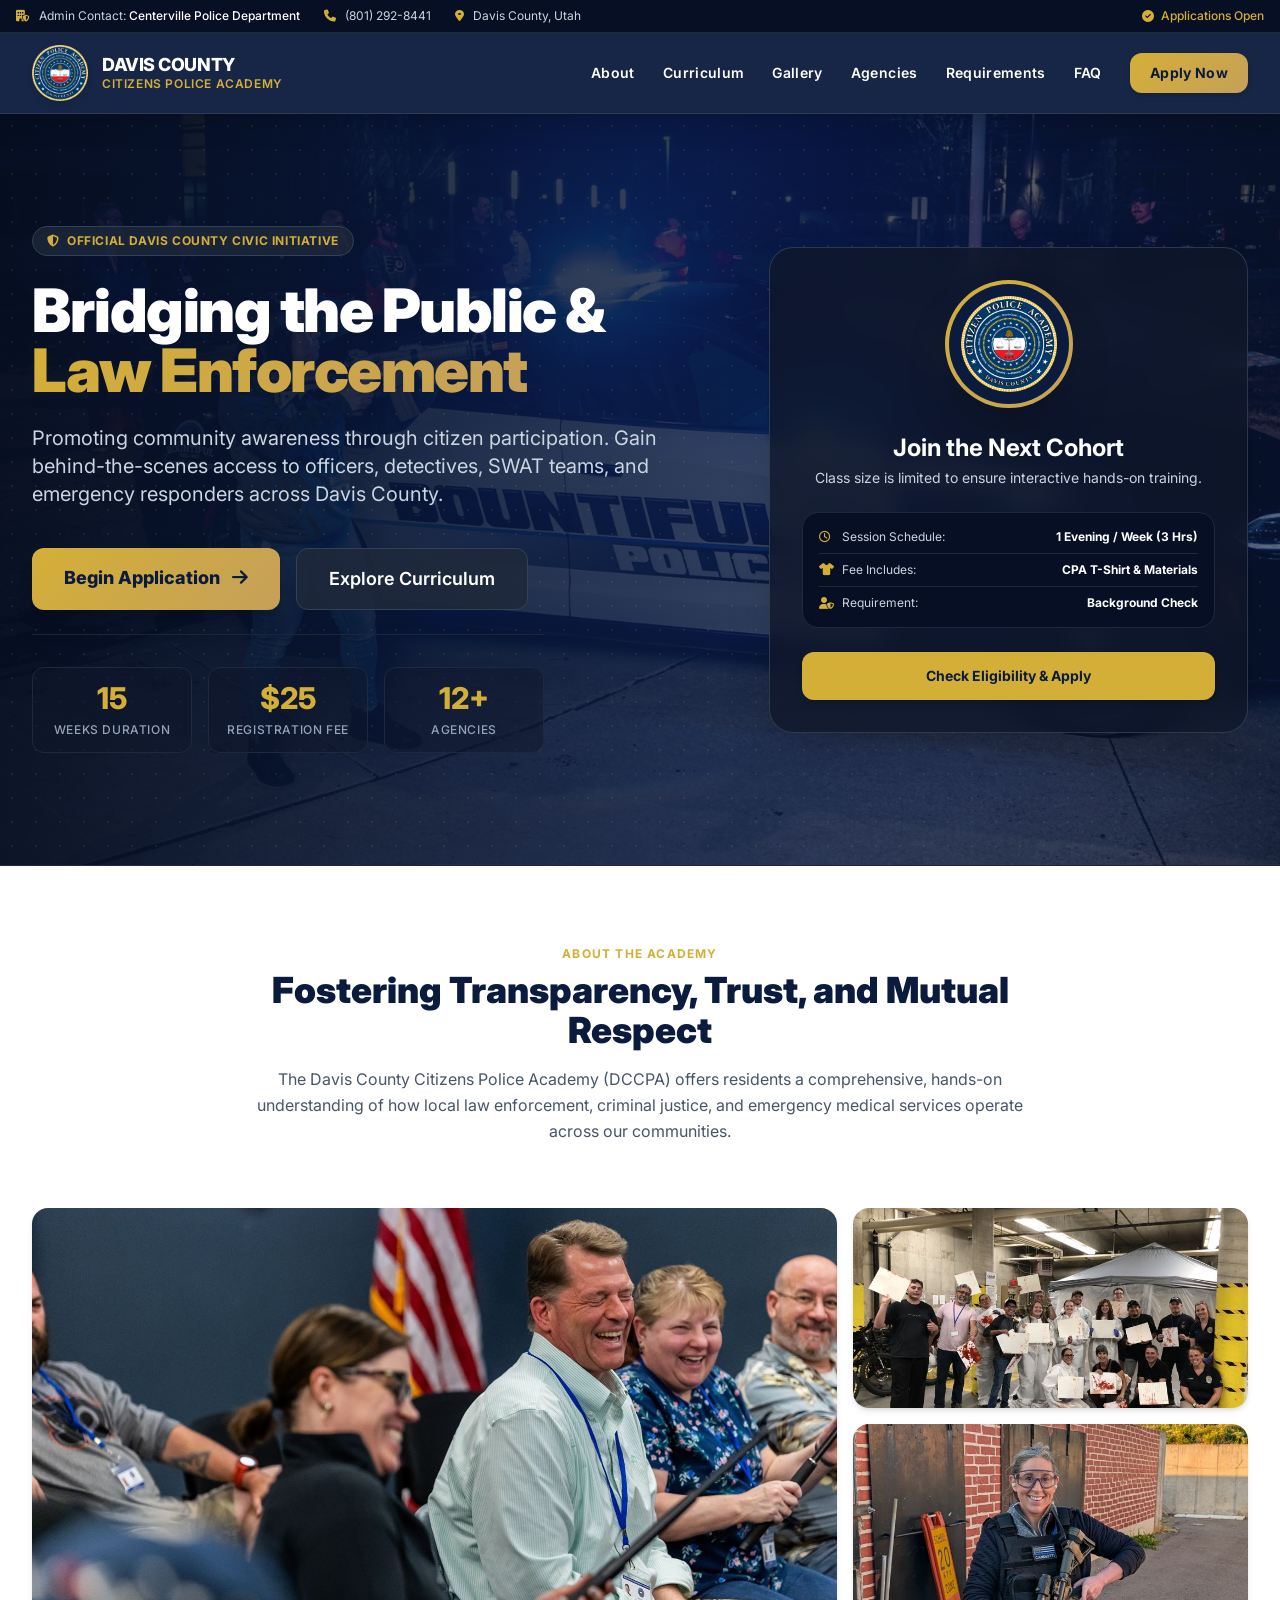
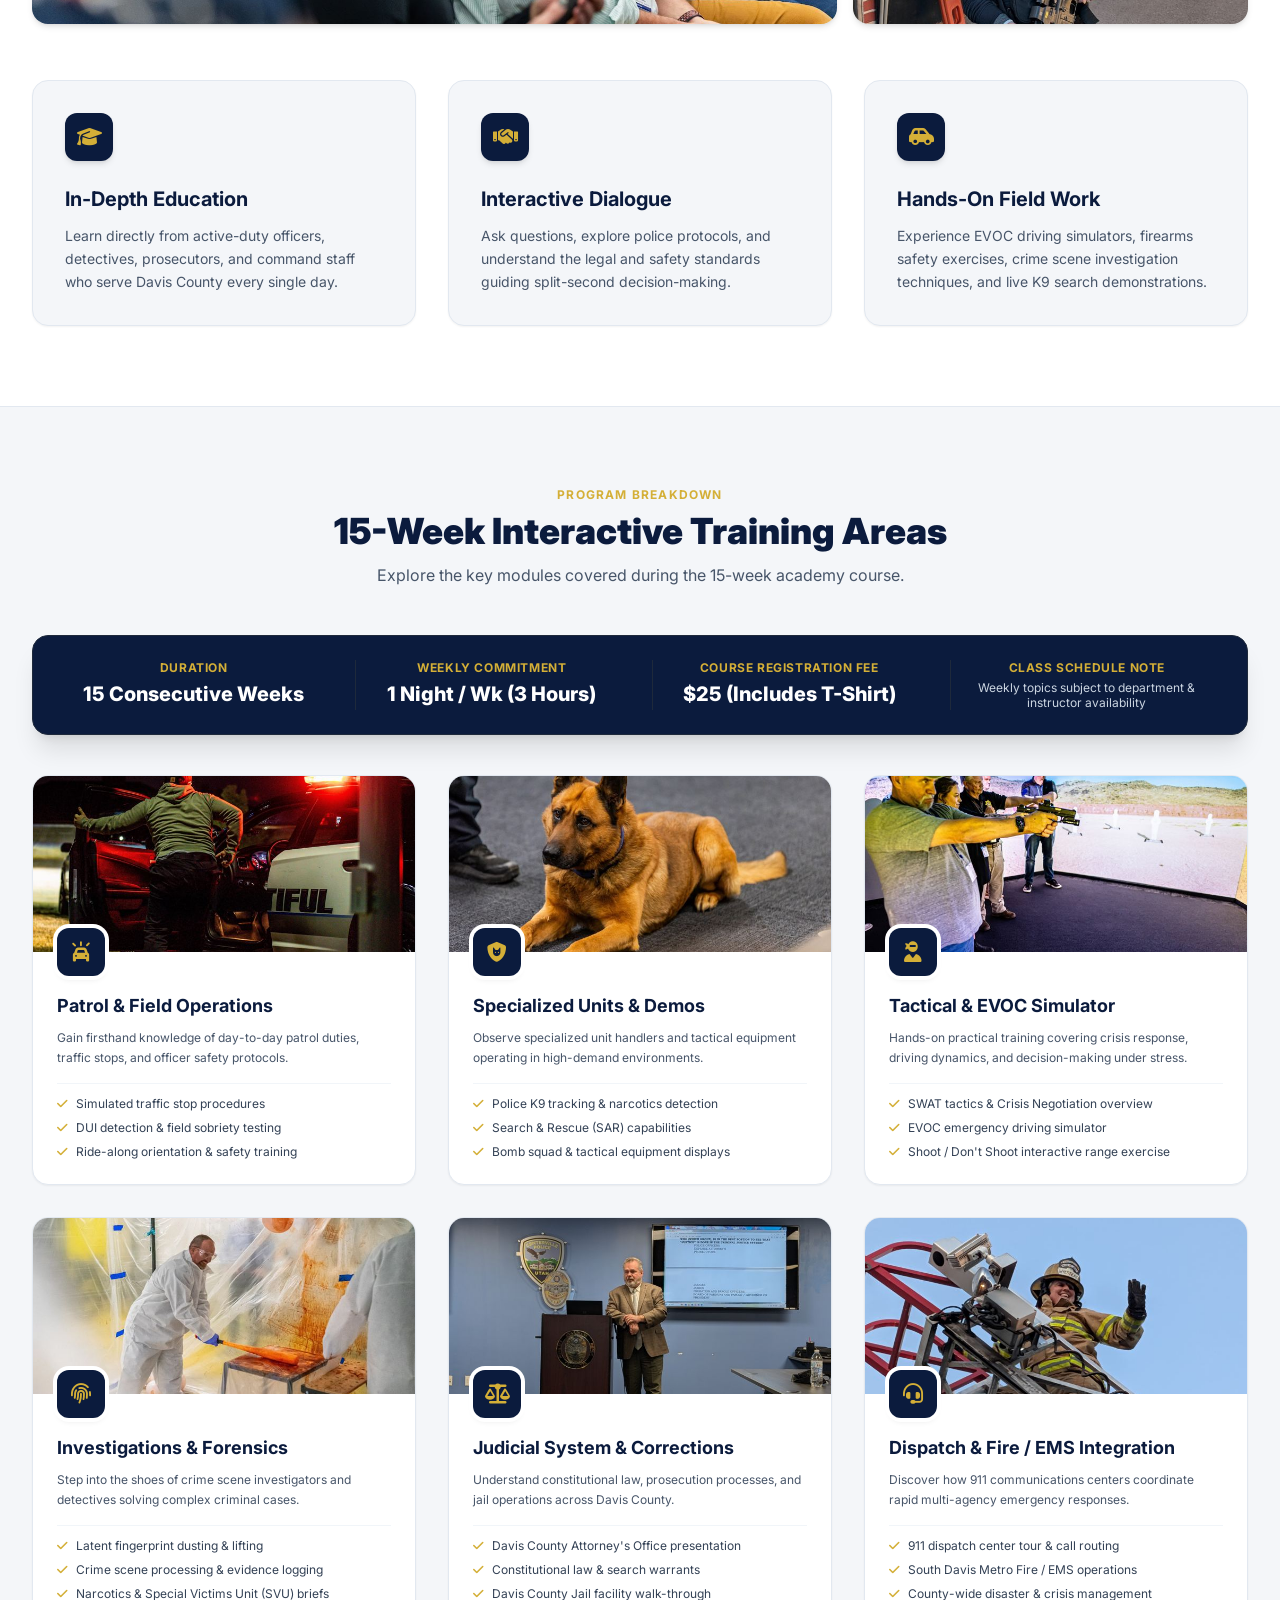
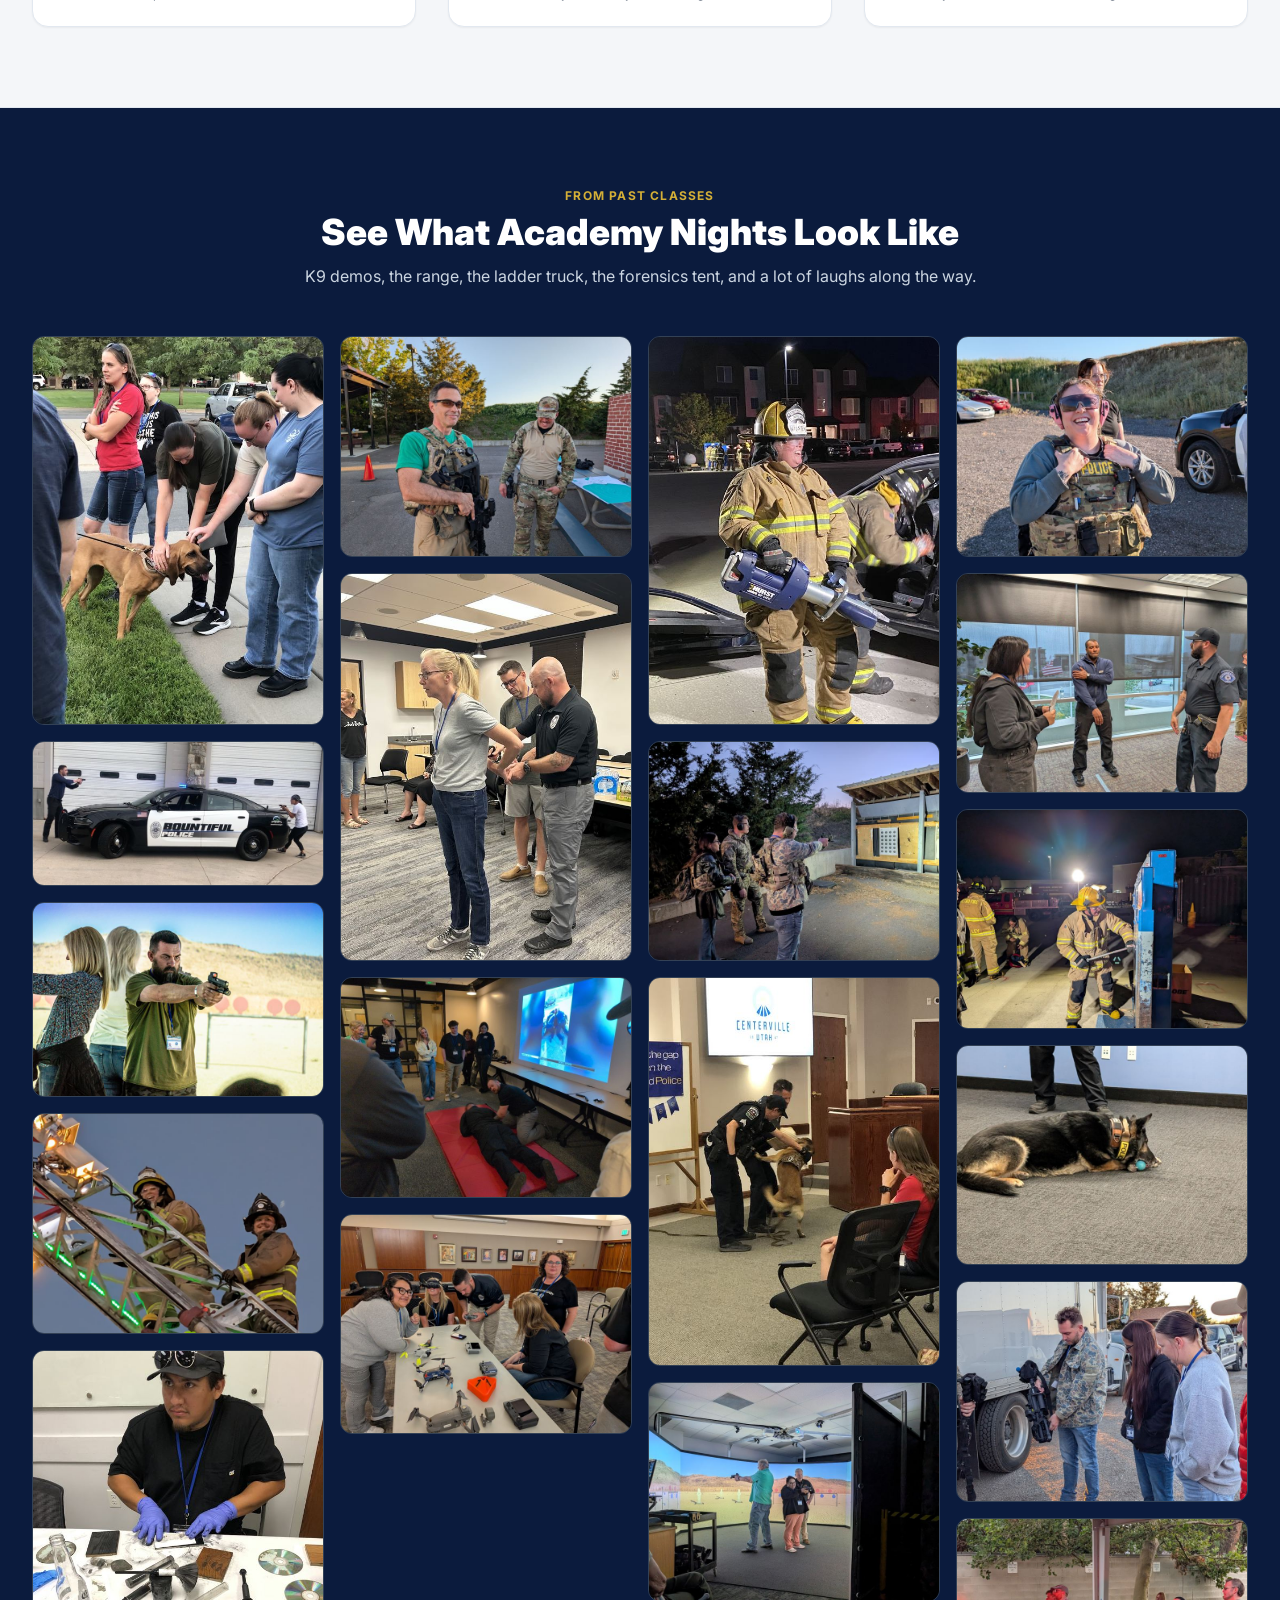
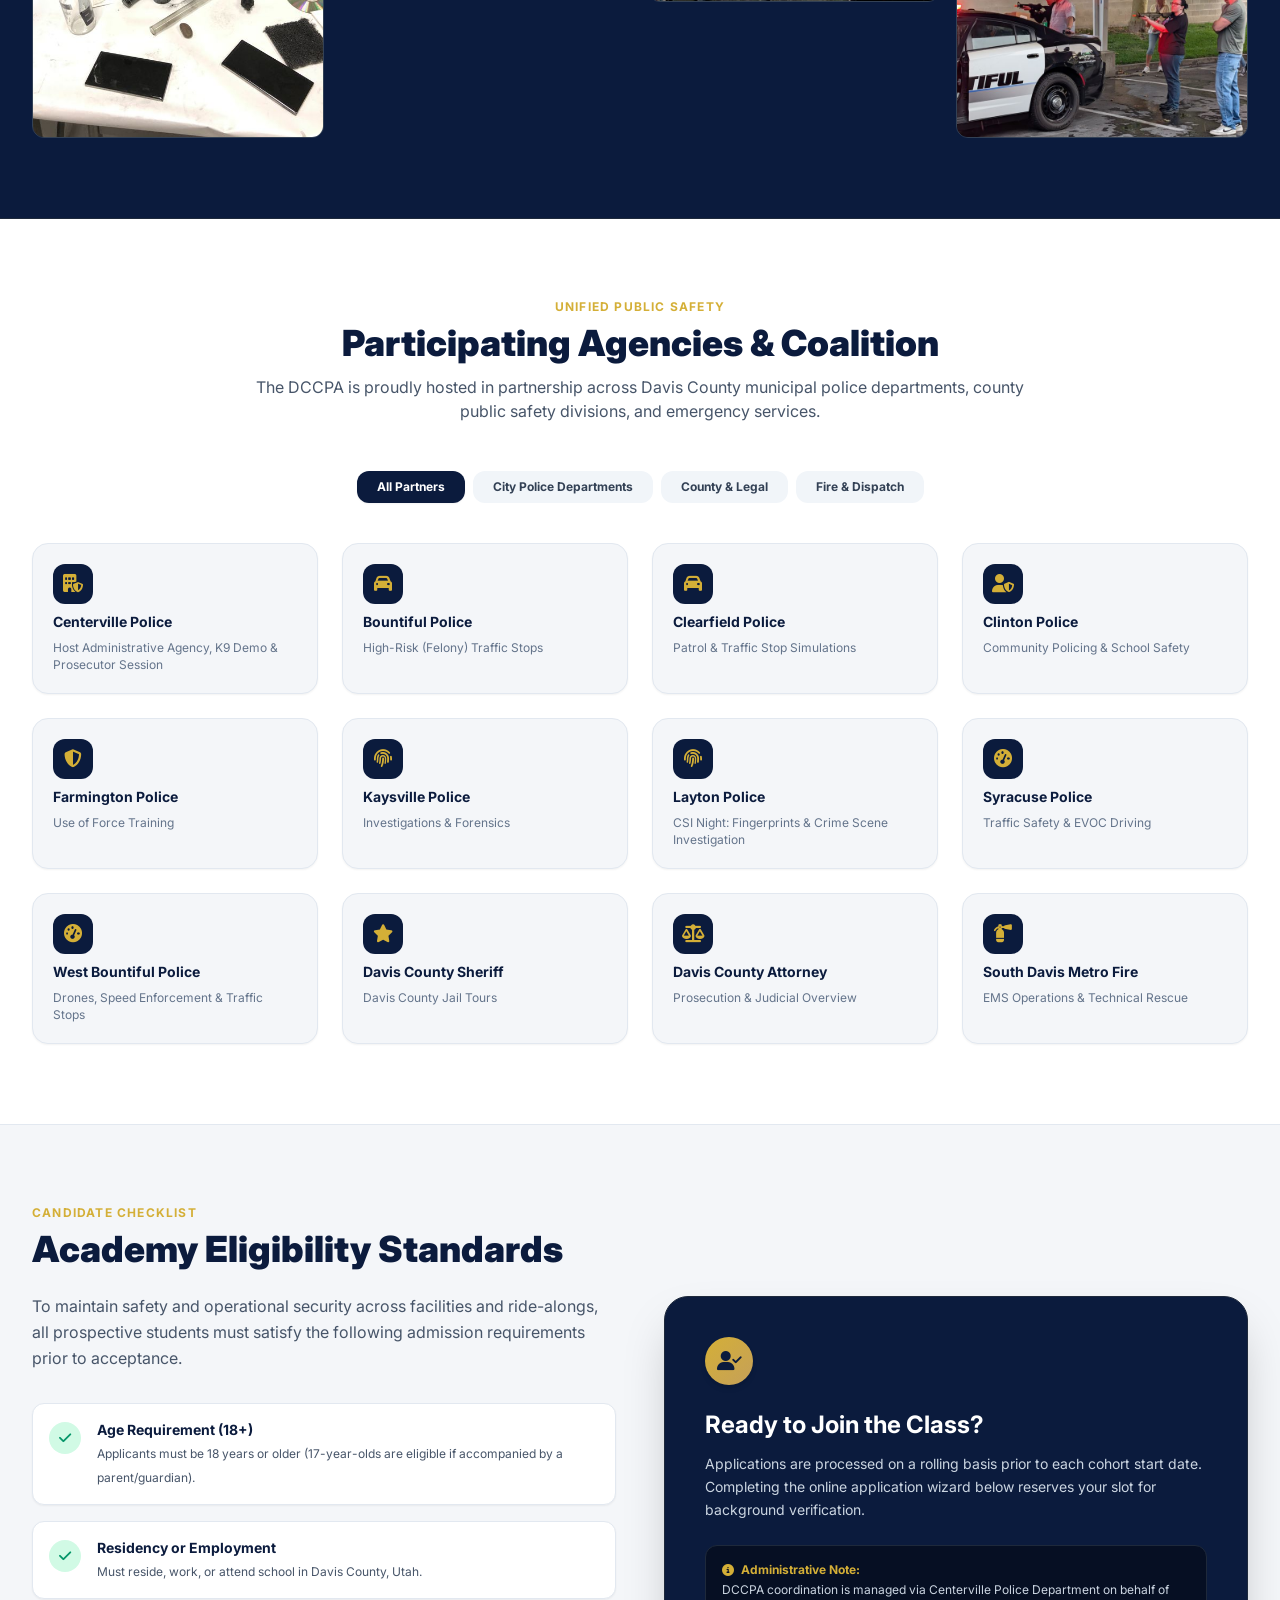
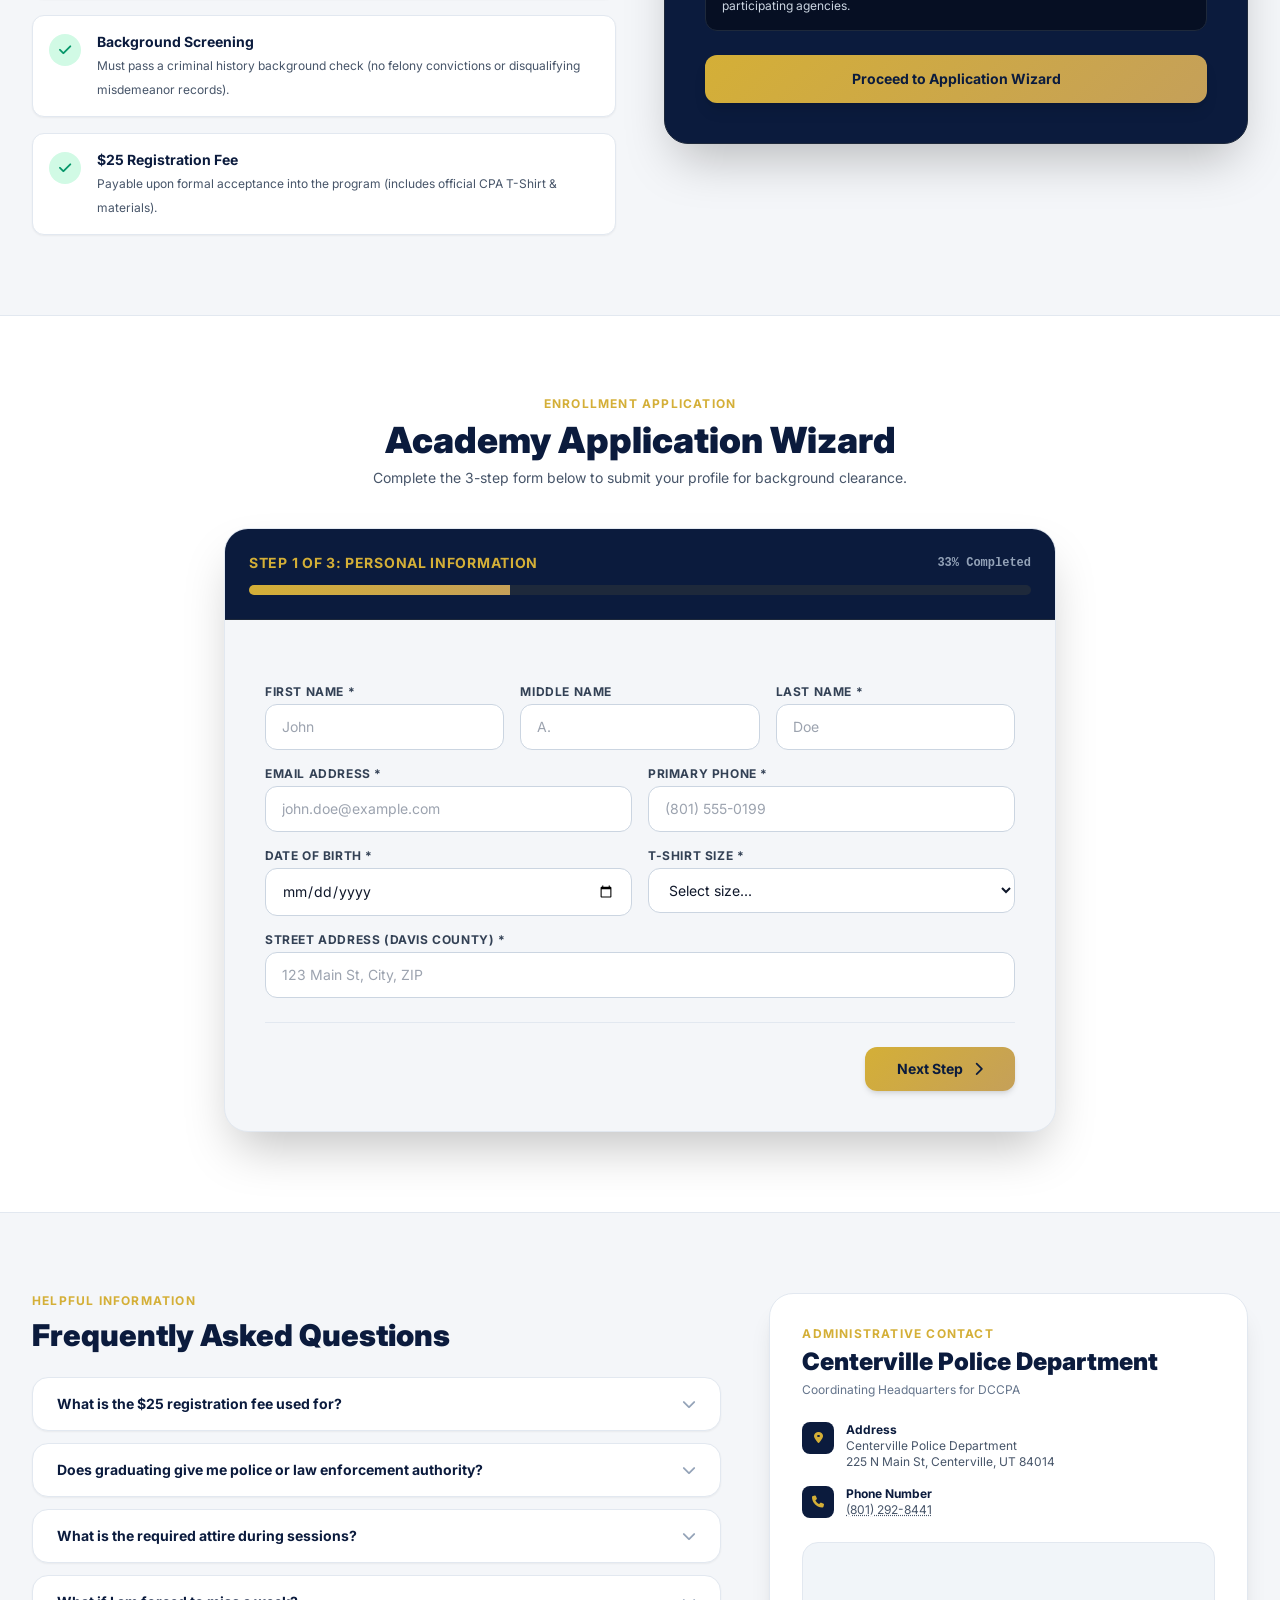
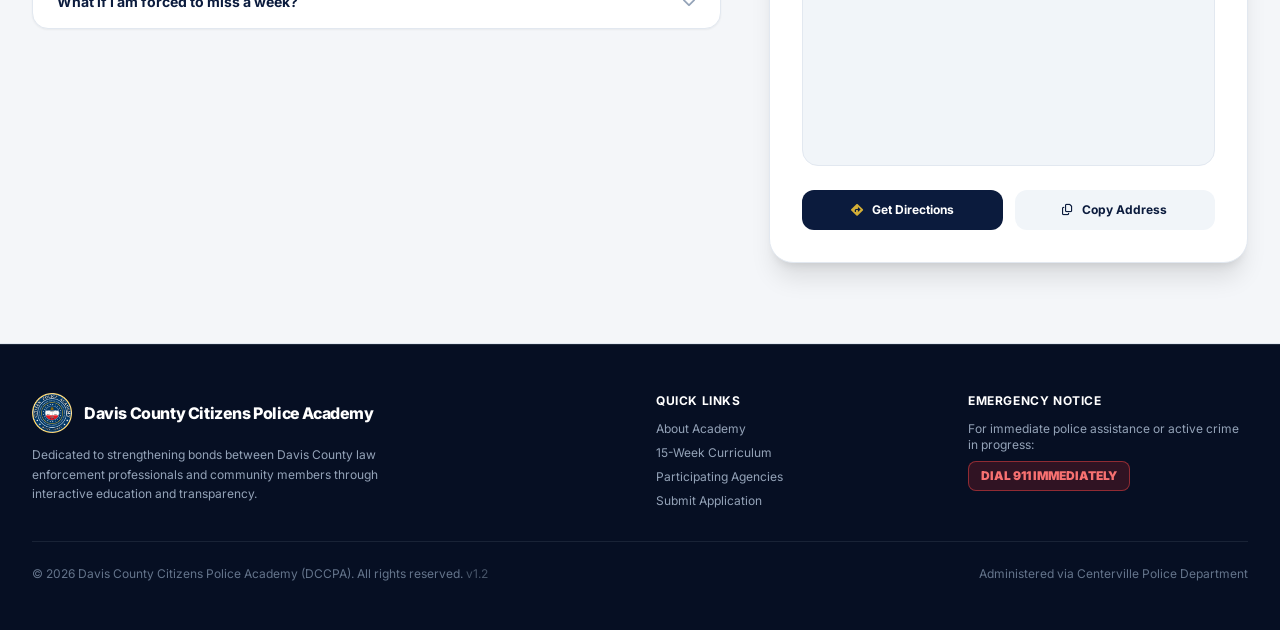
==== commit 52ef66a5: "Update Google Apps Script and Turnstile keys" ====
--- a/index.html
+++ b/index.html
@@ -921,11 +921,11 @@
     <script>
         // Google Apps Script Web App URL (see apps-script/SETUP.md).
         // Paste the URL from Deploy > Manage deployments between the quotes.
-        const GOOGLE_SHEET_APP_URL = "";
+        const GOOGLE_SHEET_APP_URL = "https://script.google.com/macros/s/AKfycbzvKXjK00-pwGxutPYezP_j63w9LUWgfkx1IMaXizLbYY41MN-wSCbGoh1j-faPiKSC/exec";
 
         // Cloudflare Turnstile SITE key (public; safe to commit). See apps-script/SETUP.md.
         // The matching SECRET key goes only in Apps Script > Script Properties.
-        const TURNSTILE_SITE_KEY = "";
+        const TURNSTILE_SITE_KEY = "0x4AAAAAAFKeUwuBmWer8N9_";
 
         // Participating Agencies Data Structure
         const agenciesData = [
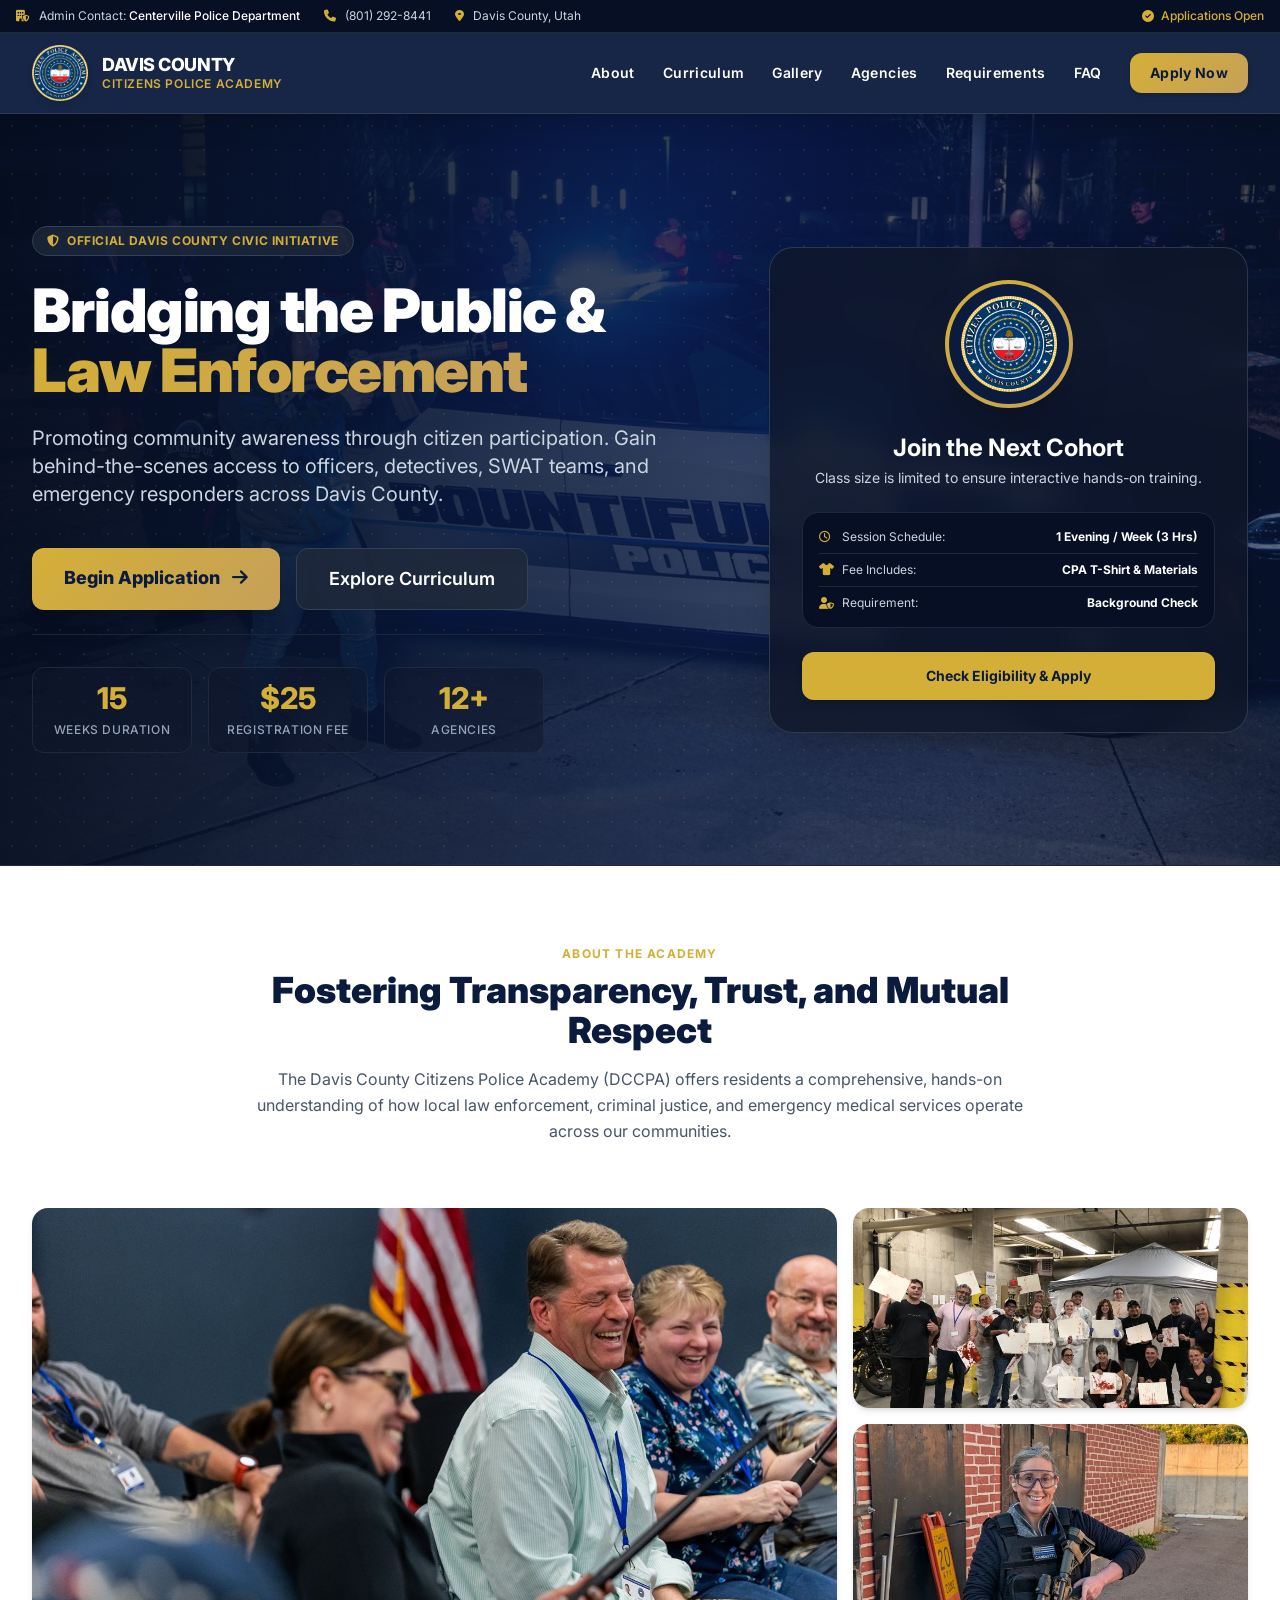
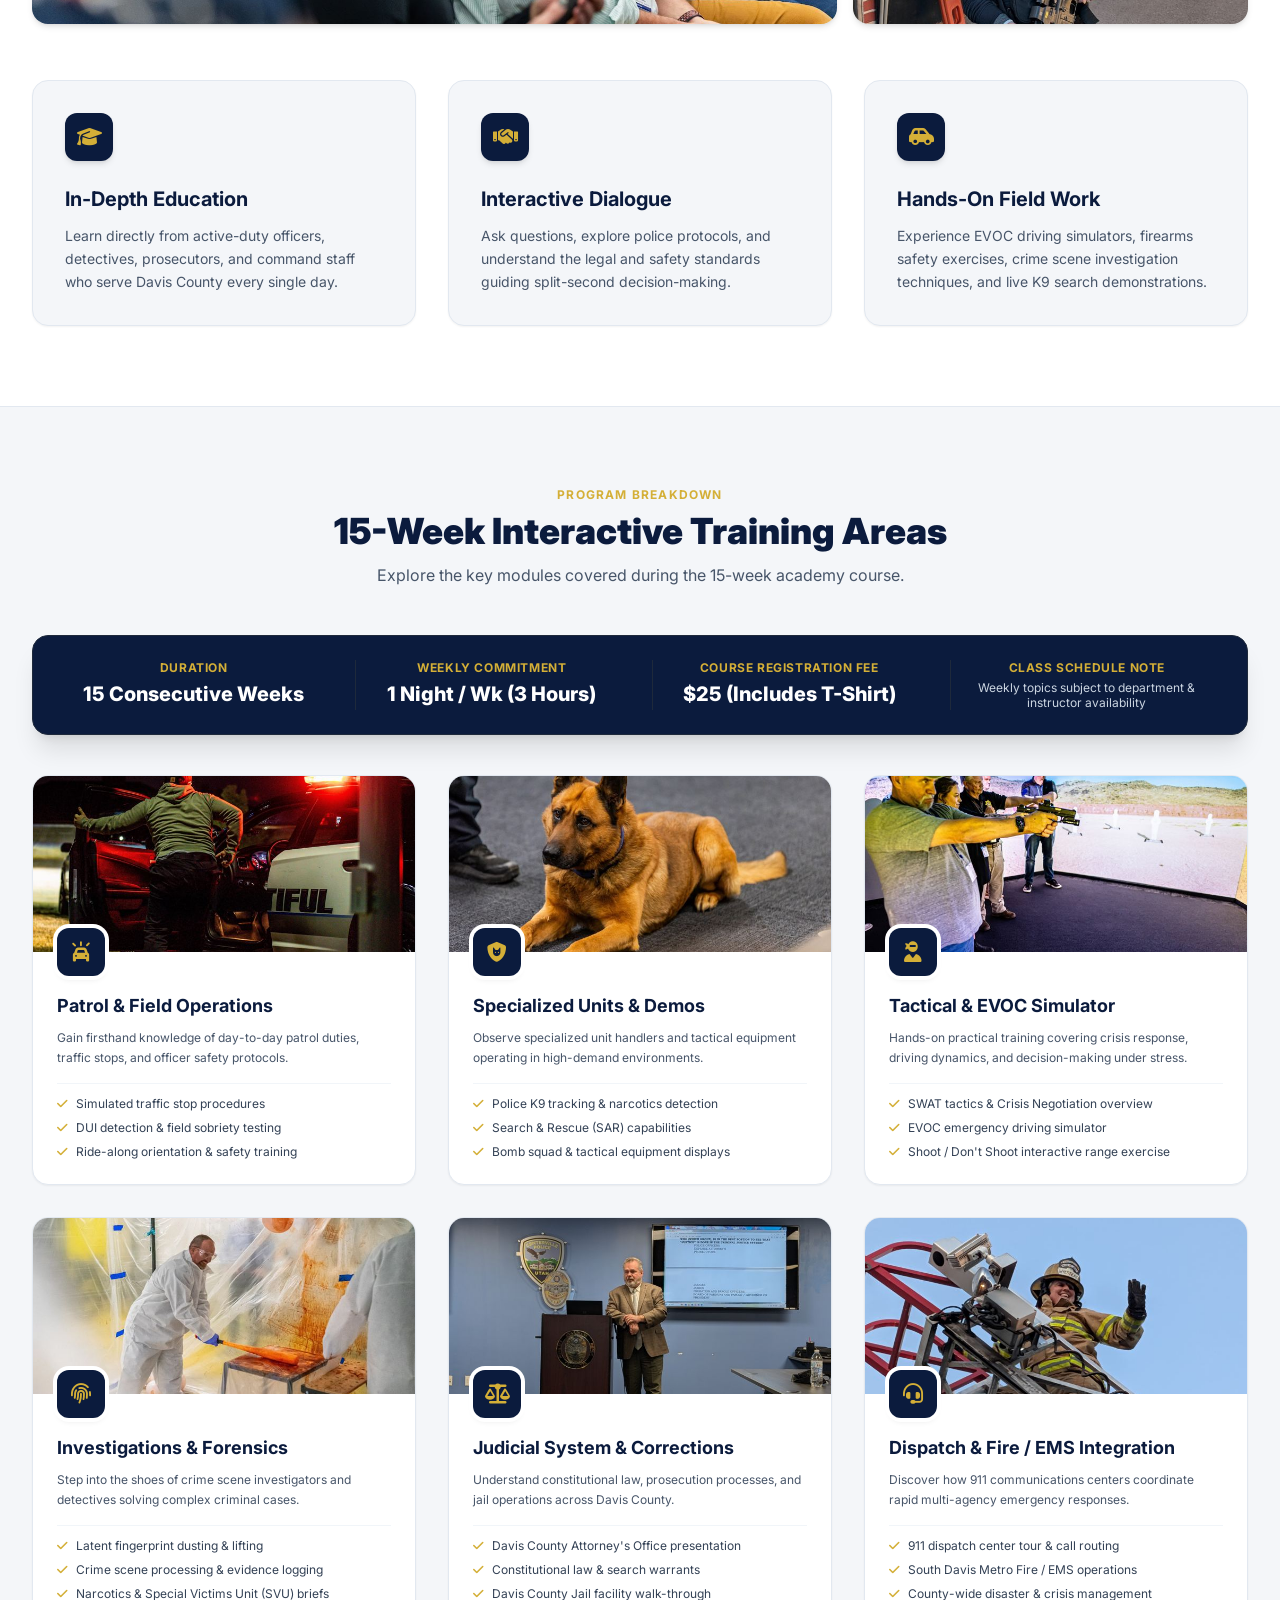
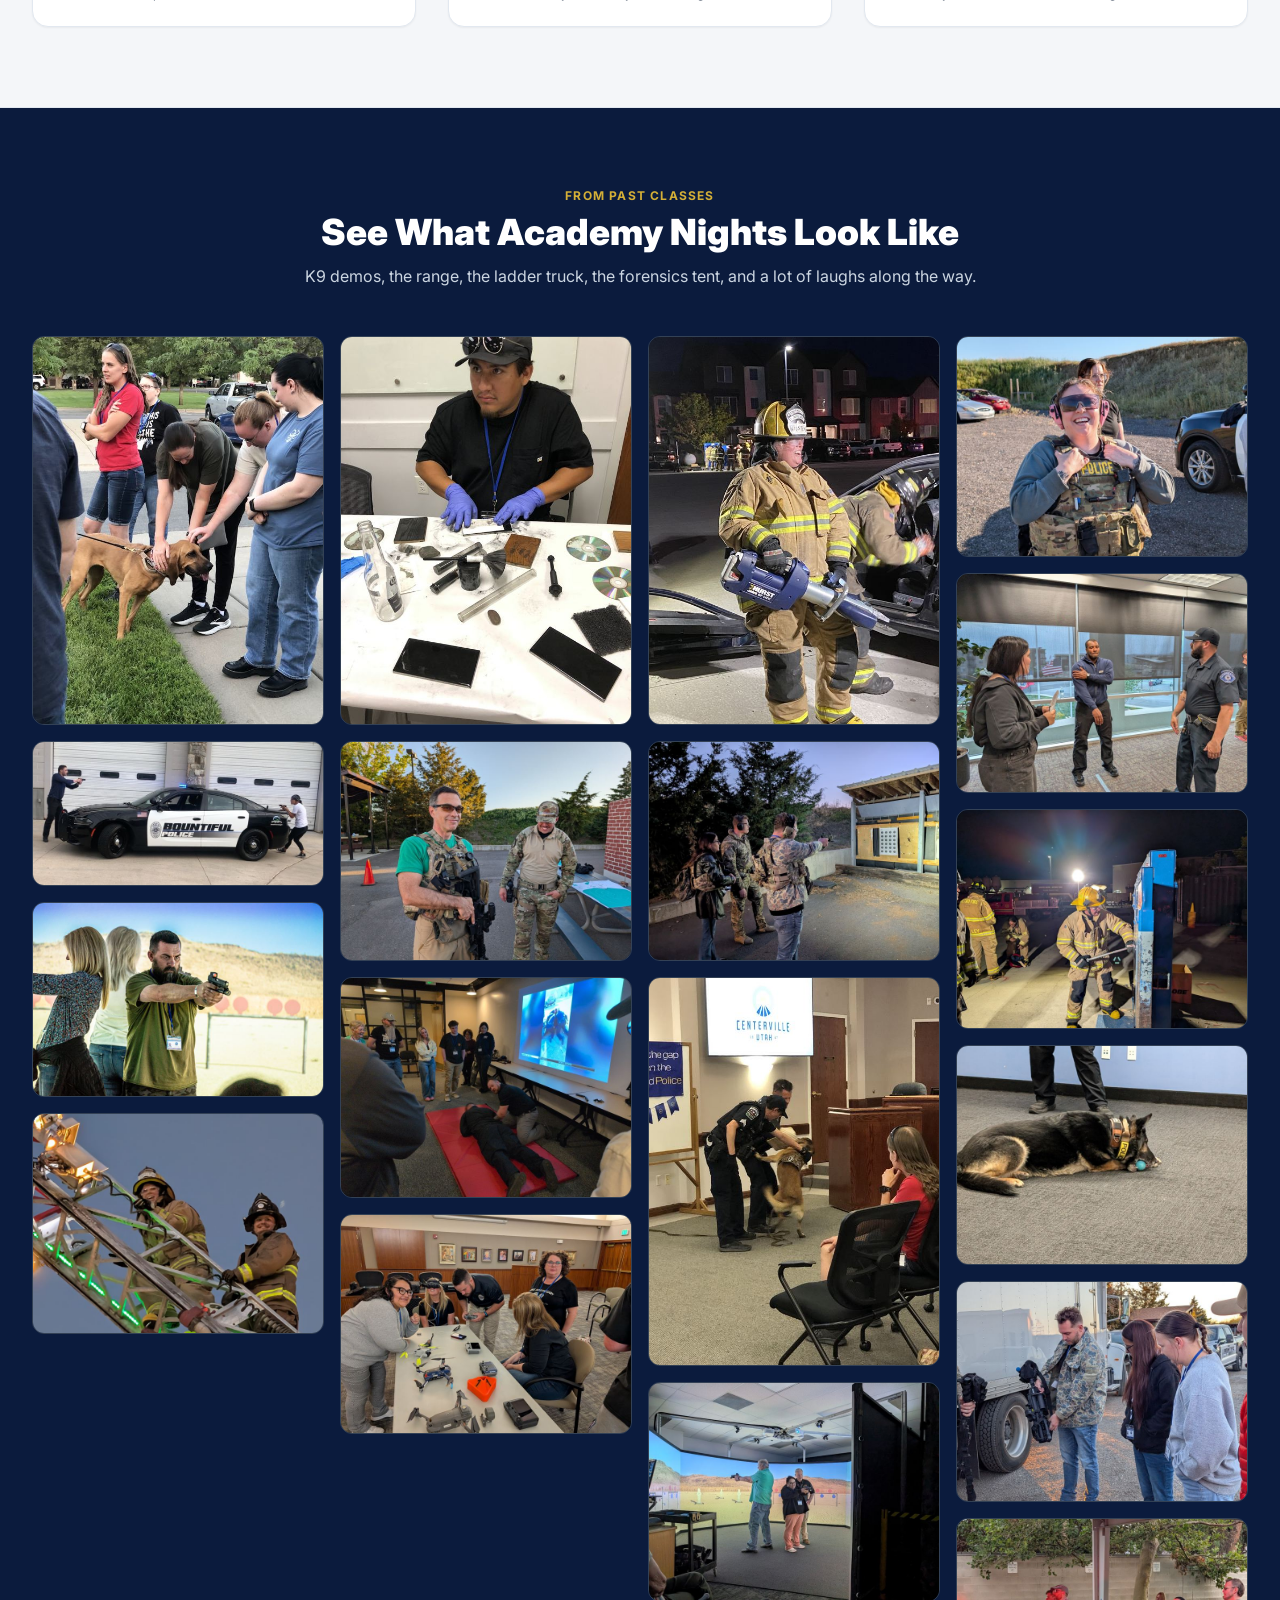
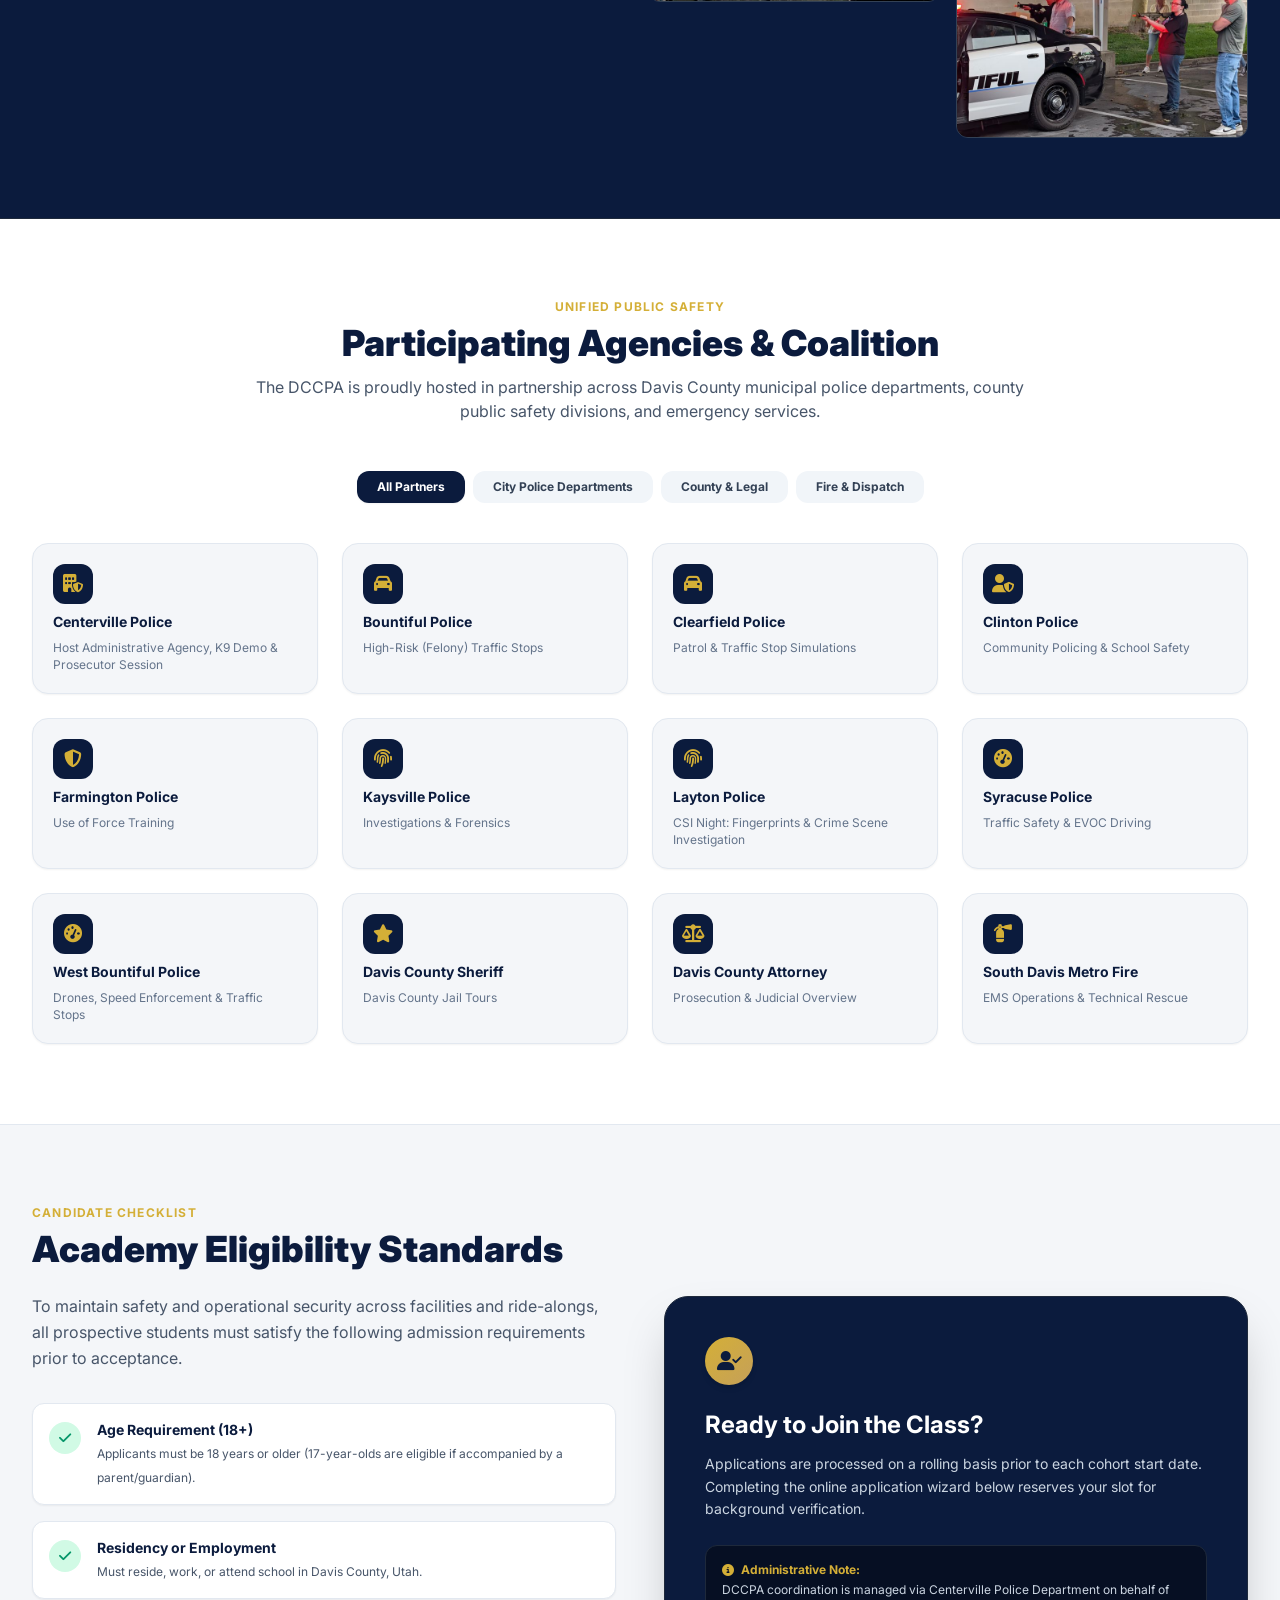
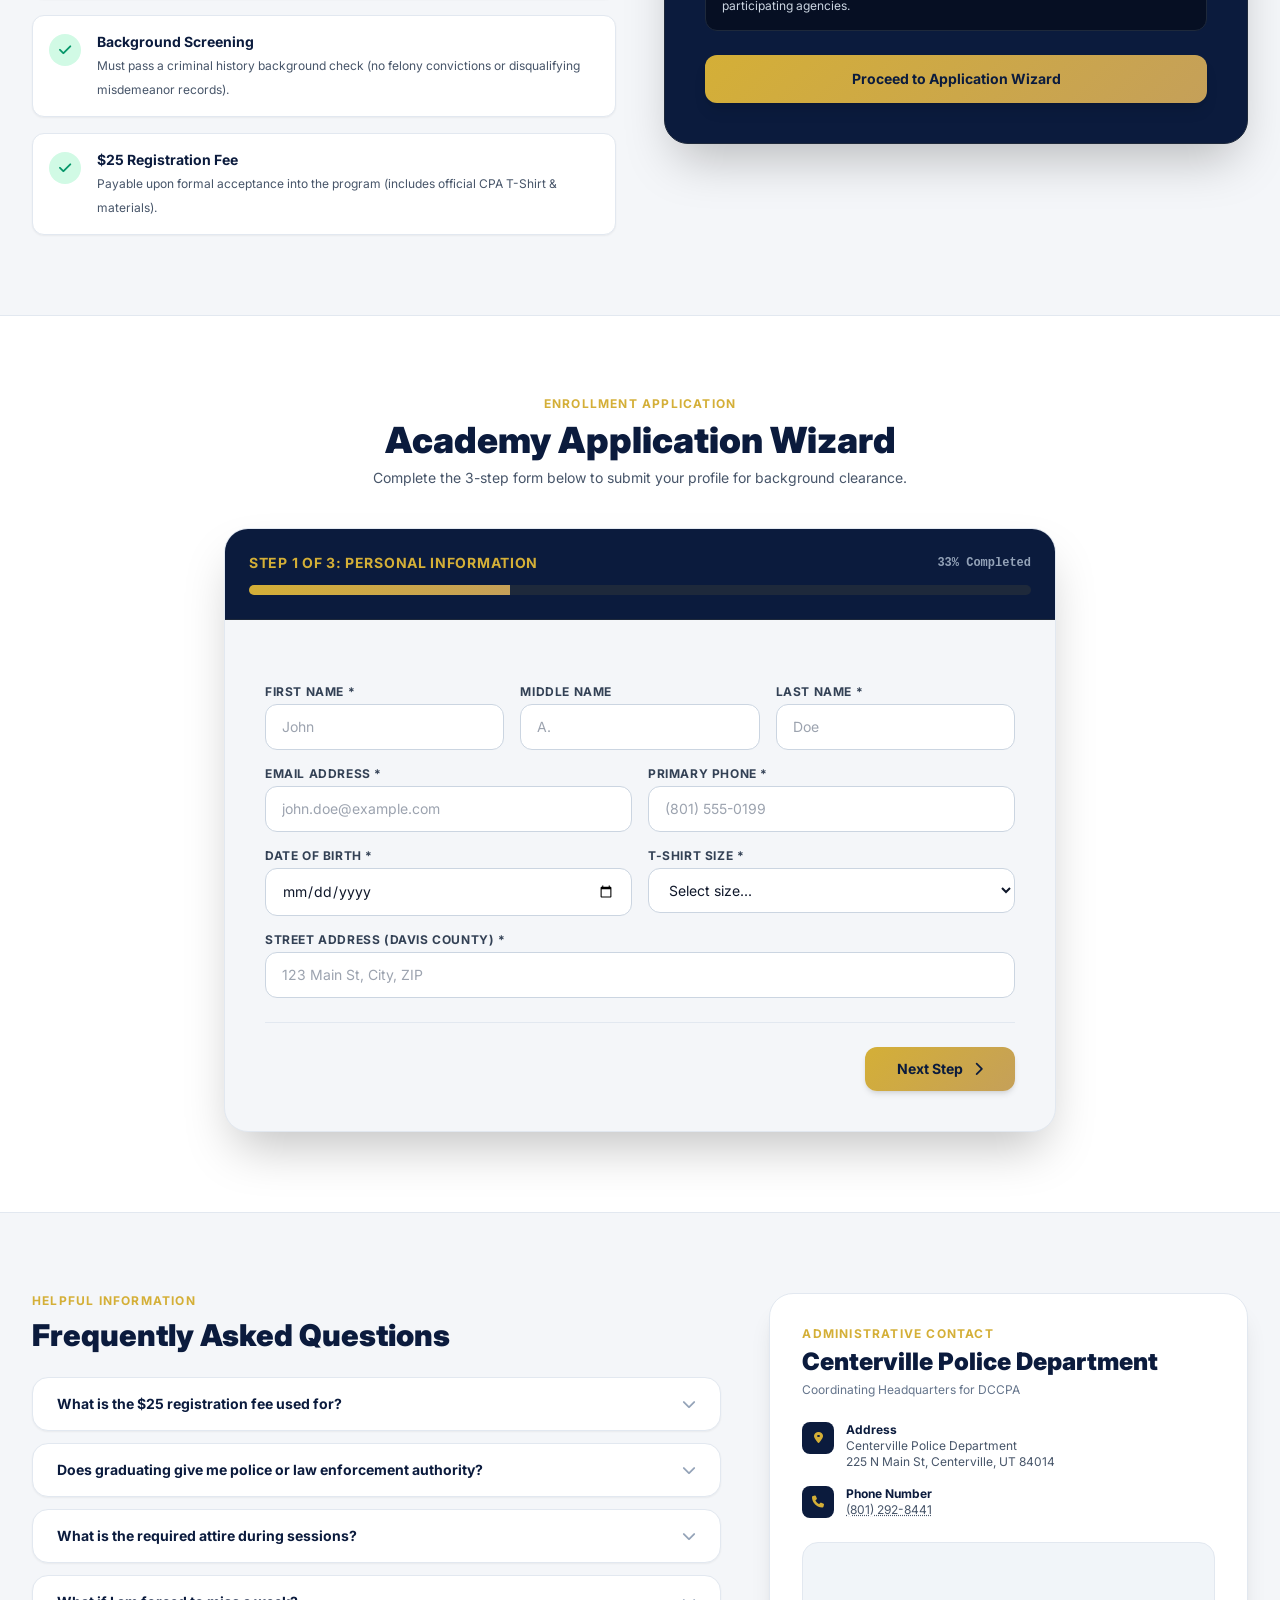
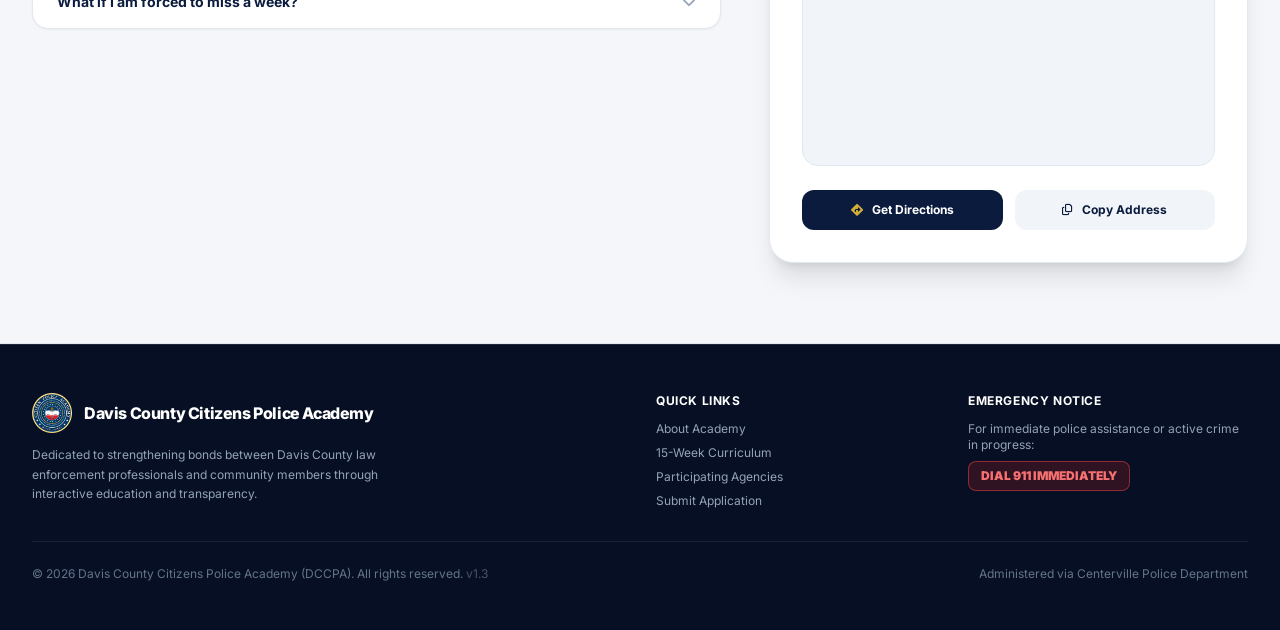
==== commit e1bcab38: "Update footer version and re-add Turnstile script" ====
--- a/index.html
+++ b/index.html
@@ -24,8 +24,6 @@
     <!-- Site styles: compiled Tailwind CSS (rebuild steps in tailwind/README.md) -->
     <link rel="stylesheet" href="Assets/css/dccpa.css">
 
-    <!-- Cloudflare Turnstile (human verification for the application form) -->
-    <script src="https://challenges.cloudflare.com/turnstile/v0/api.js?render=explicit&onload=onTurnstileLoad" async defer></script>
 
     <!-- FontAwesome Icons -->
     <link rel="stylesheet" href="https://cdnjs.cloudflare.com/ajax/libs/font-awesome/6.4.0/css/all.min.css">
@@ -878,7 +876,7 @@
             </div>
 
             <div class="border-t border-slate-800/80 pt-6 text-center md:flex md:justify-between text-slate-500">
-                <p>&copy; 2026 Davis County Citizens Police Academy (DCCPA). All rights reserved. <span class="text-slate-600">v1.2</span></p>
+                <p>&copy; 2026 Davis County Citizens Police Academy (DCCPA). All rights reserved. <span class="text-slate-600">v1.3</span></p>
                 <p class="mt-2 md:mt-0">Administered via Centerville Police Department</p>
             </div>
         </div>
@@ -951,7 +949,6 @@
             { file: "fire-ladder-pair", alt: "Two students in turnout gear on the ladder truck" },
             { file: "evidence-table", alt: "Evidence technician dusting items for fingerprints" },
             { file: "swat-gear", alt: "Student trying on SWAT gear alongside a team member" },
-            { file: "handcuffing-demo", alt: "Officer demonstrating handcuffing technique on a student volunteer" },
             { file: "first-aid", alt: "Instructor demonstrating emergency first aid to the class" },
             { file: "drones", alt: "Students examining police drones on a table" },
             { file: "extrication-tool", alt: "Firefighter holding a hydraulic rescue tool at night" },
@@ -1250,5 +1247,7 @@
             setTimeout(() => toast.remove(), 3000);
         }
     </script>
+    <!-- Cloudflare Turnstile (human verification for the application form); loaded after the main script so onTurnstileLoad exists -->
+    <script src="https://challenges.cloudflare.com/turnstile/v0/api.js?render=explicit&onload=onTurnstileLoad" async defer></script>
 </body>
 </html>
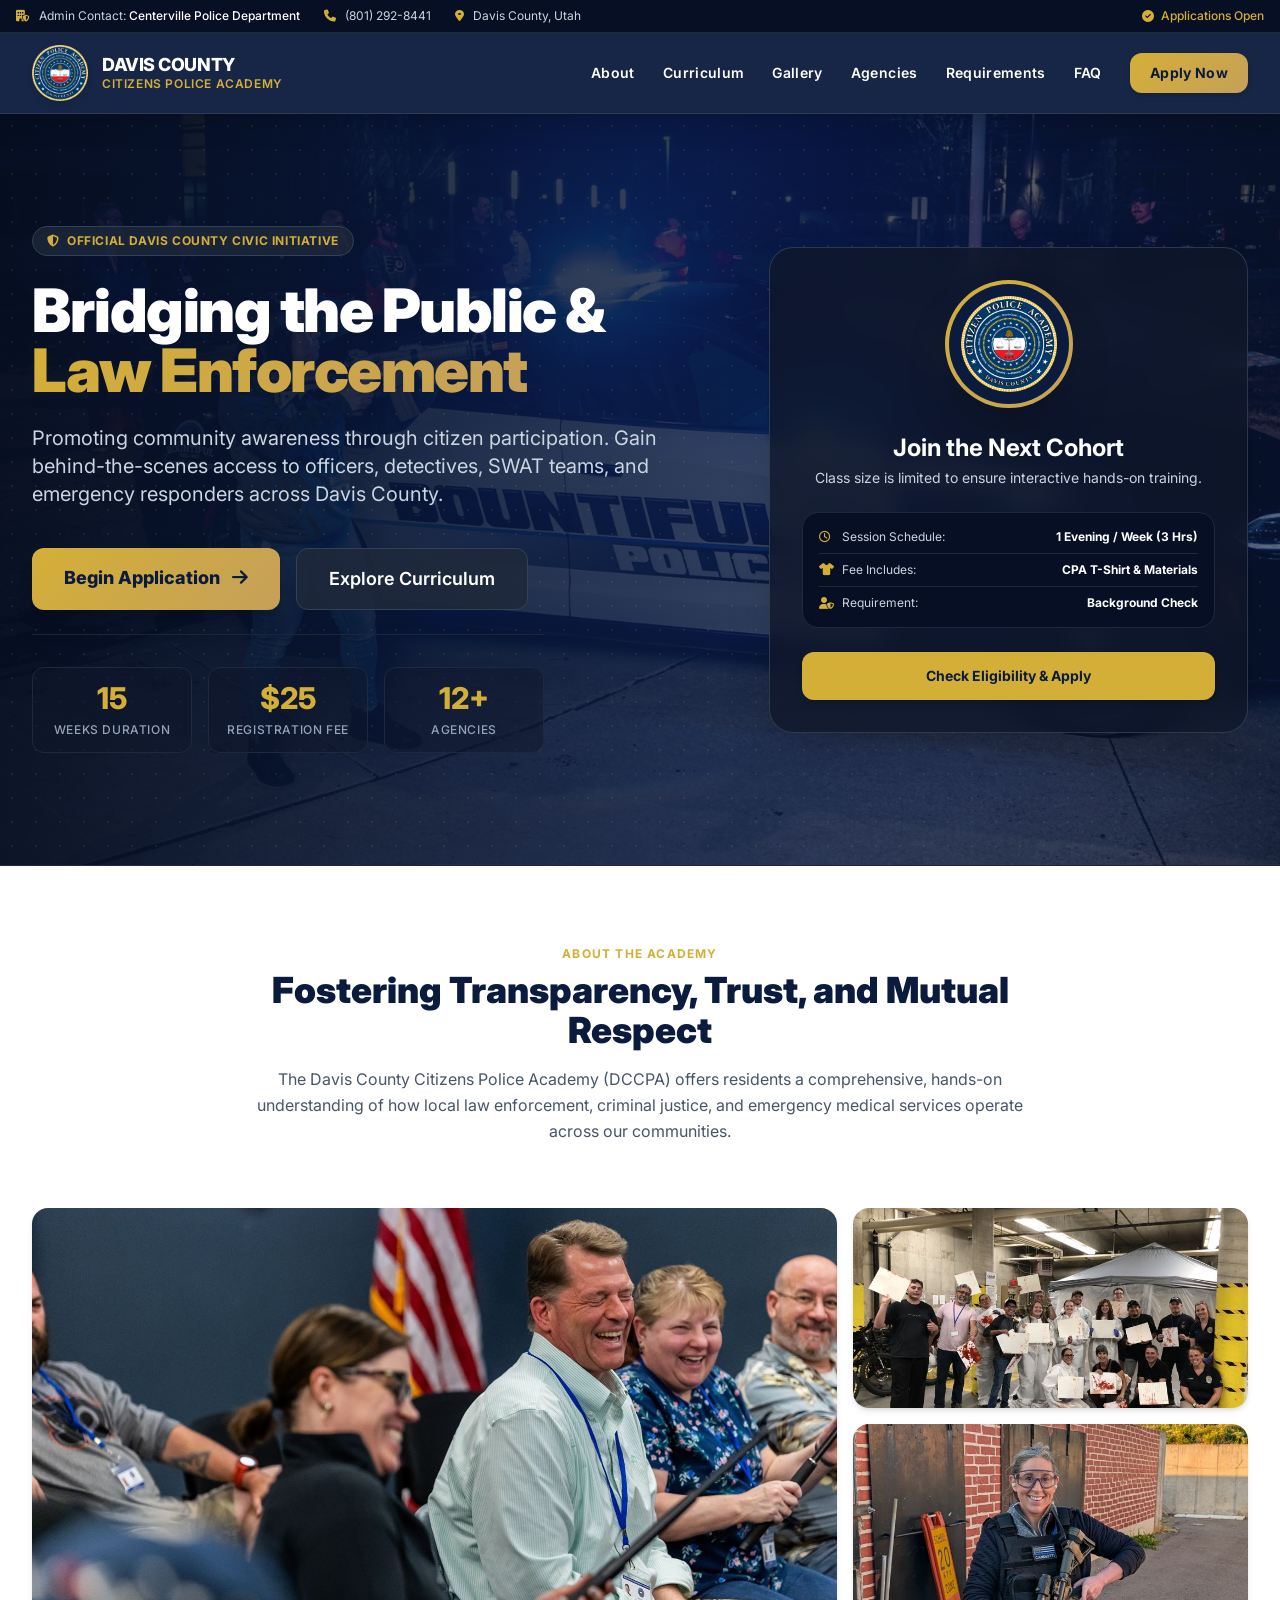
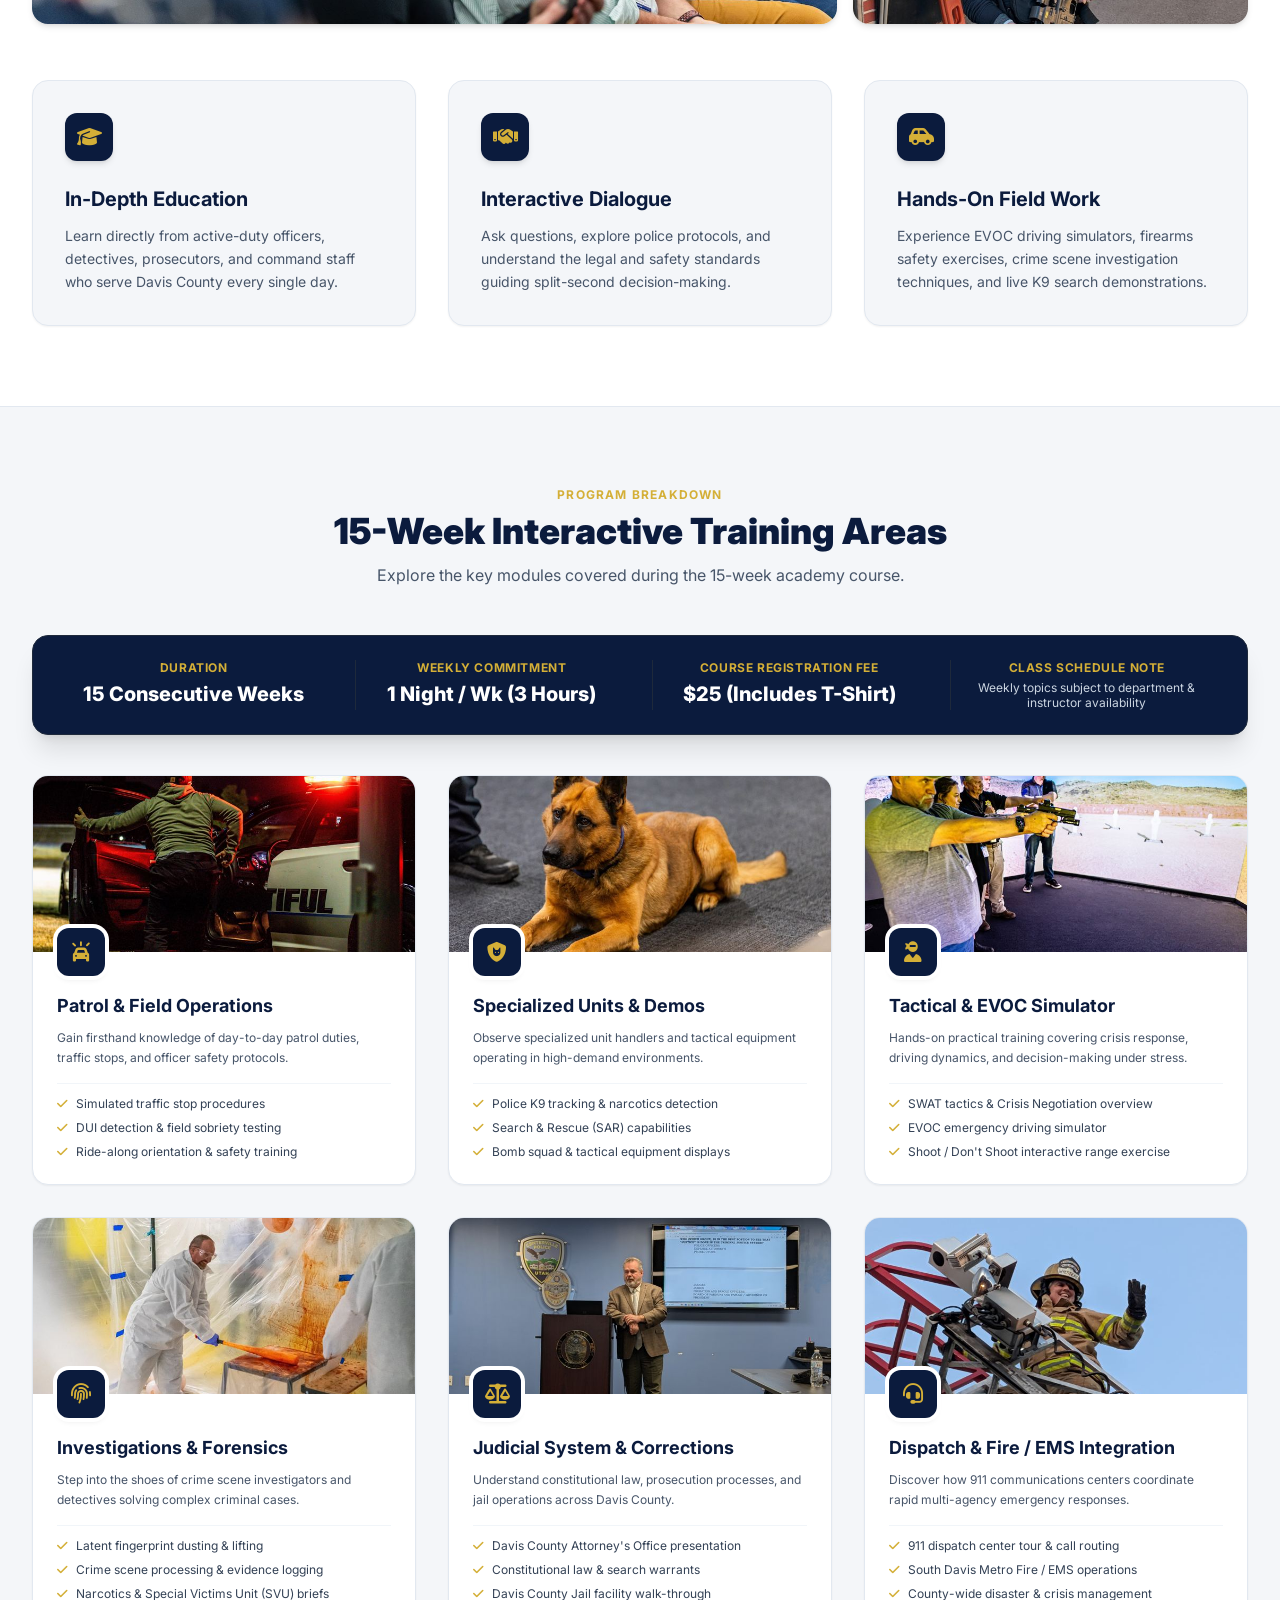
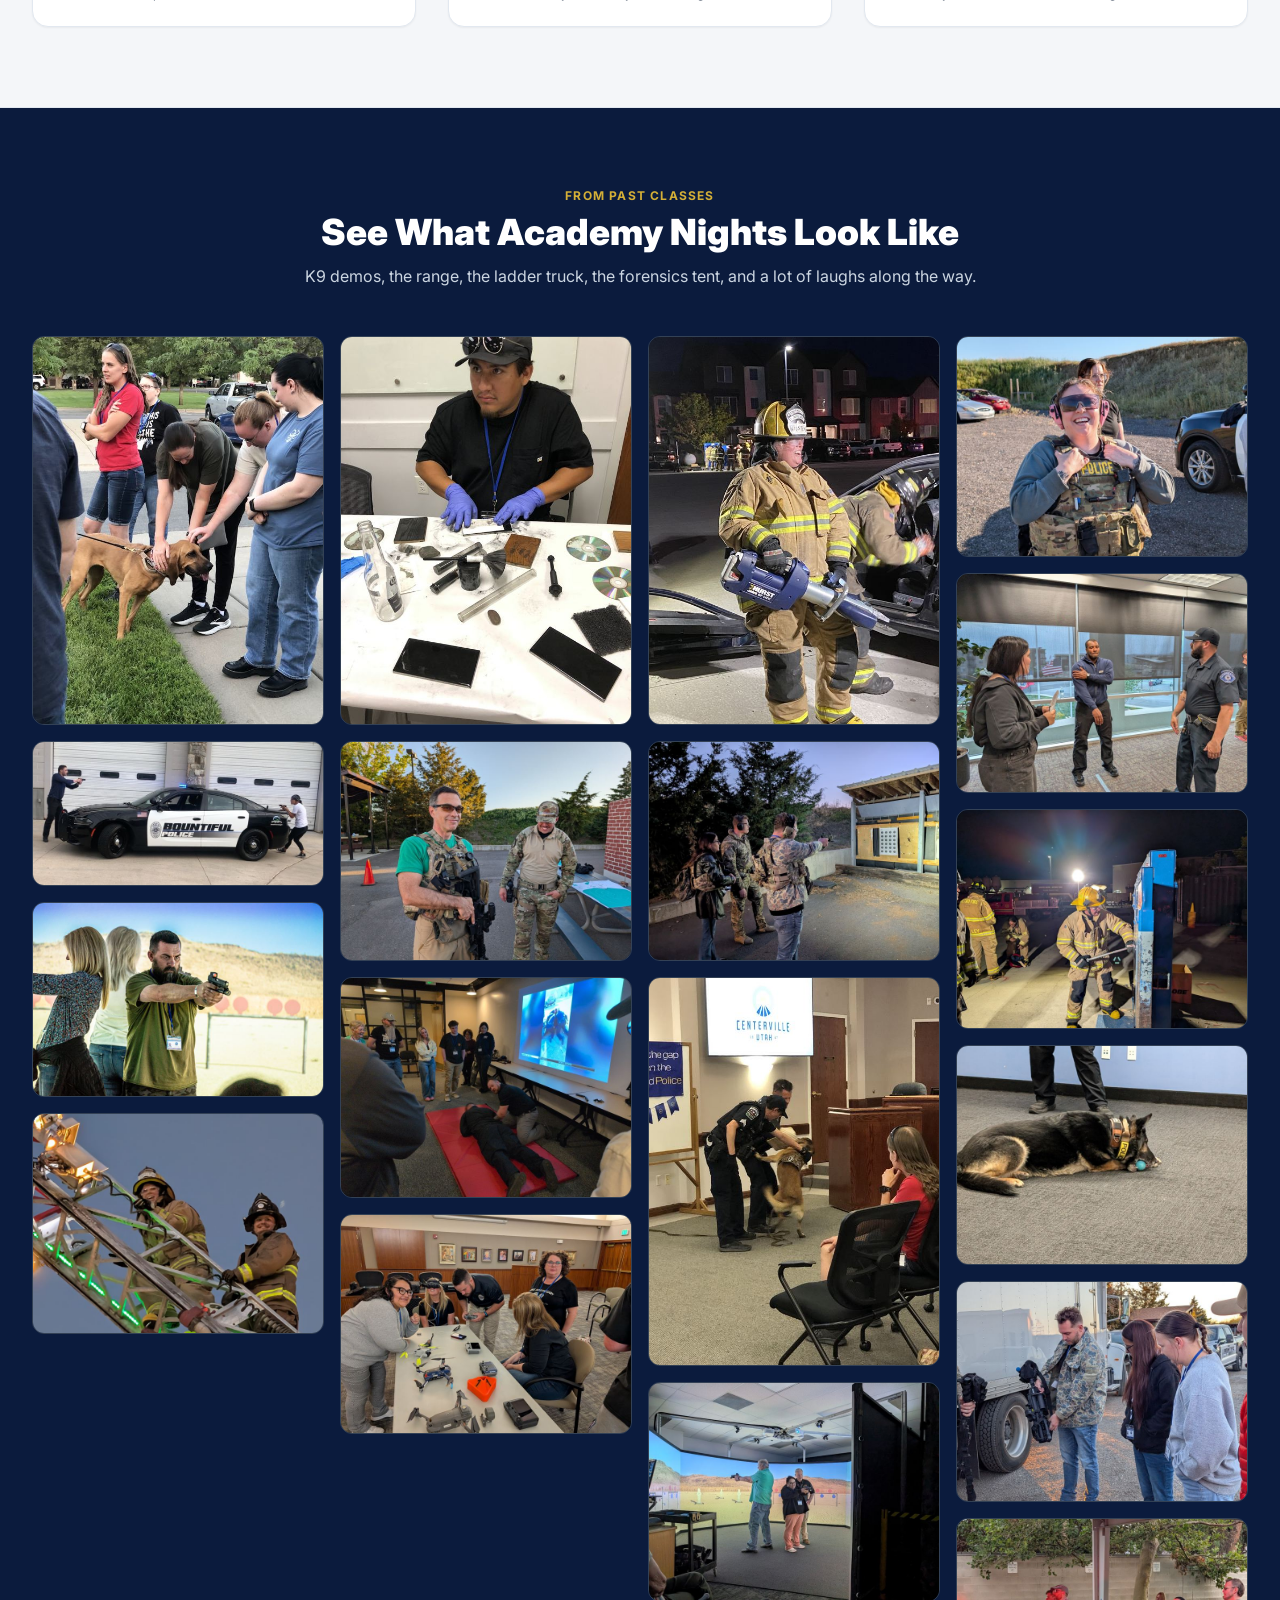
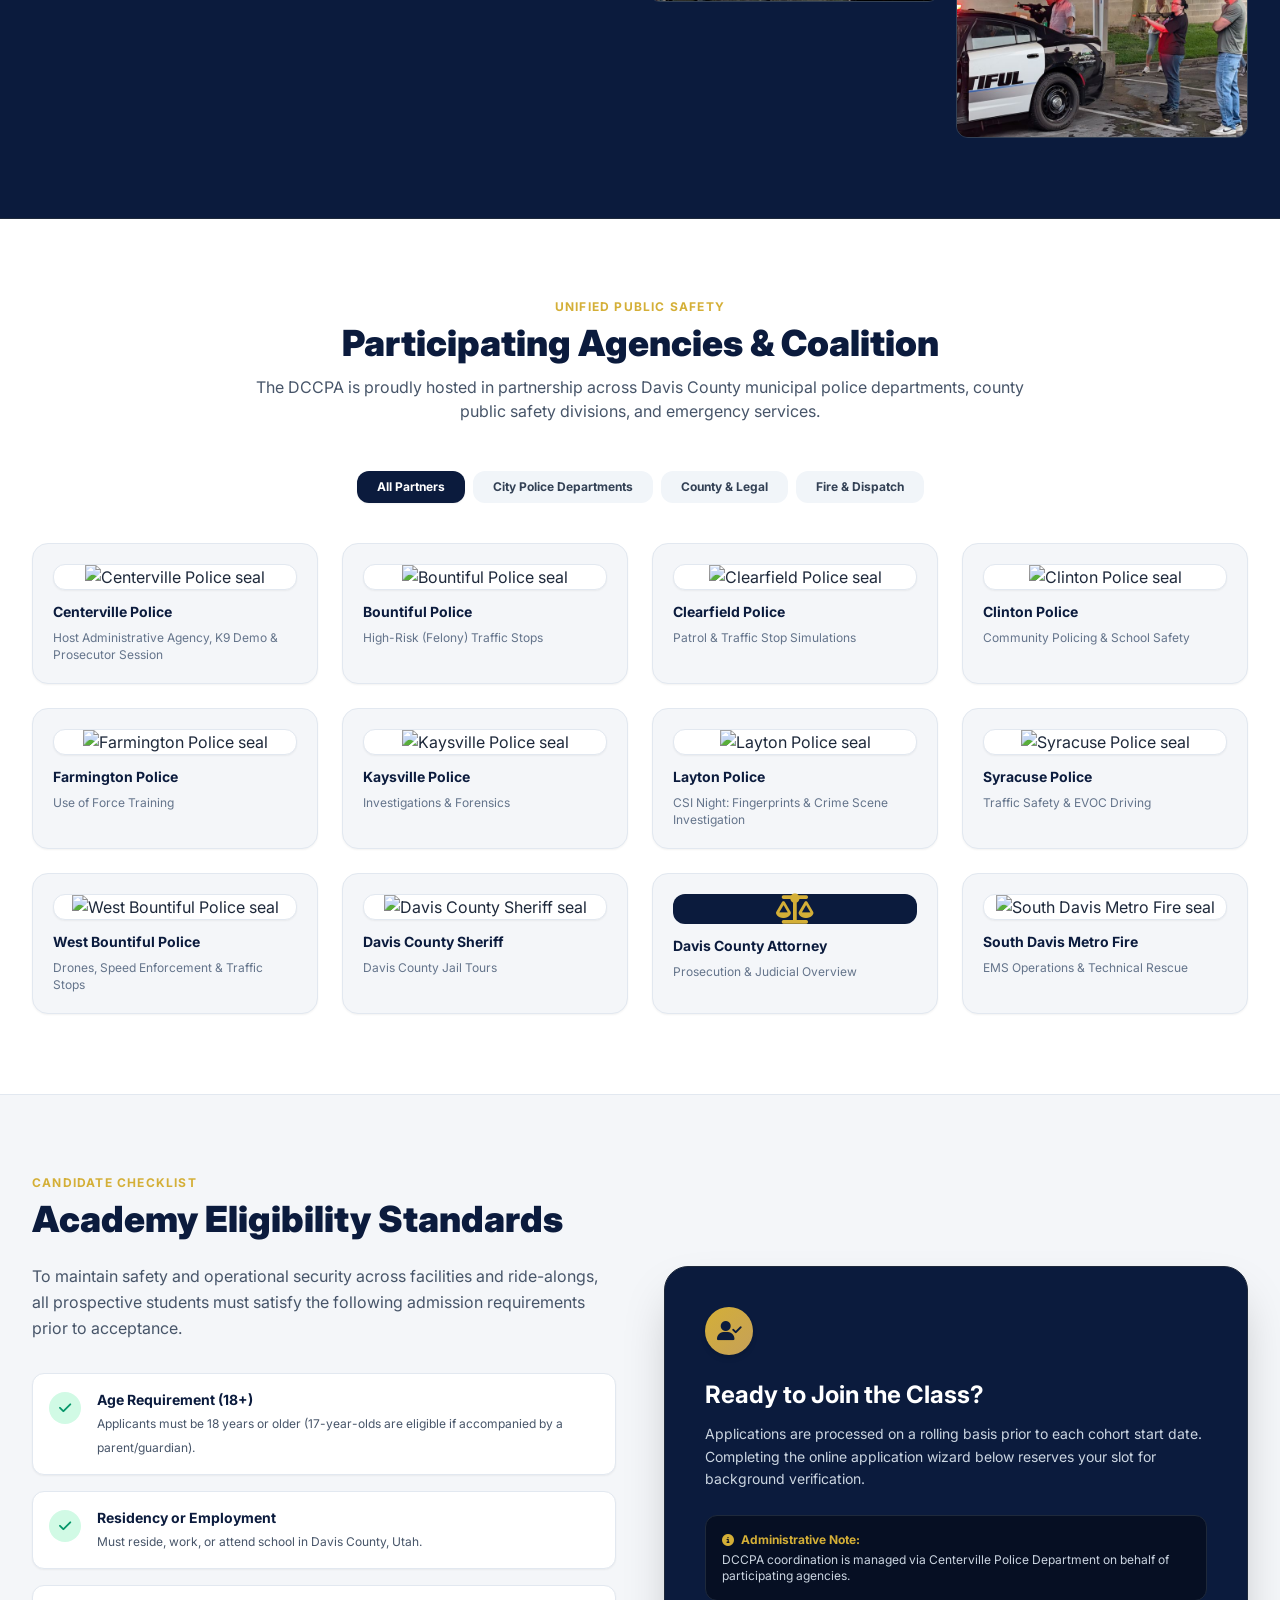
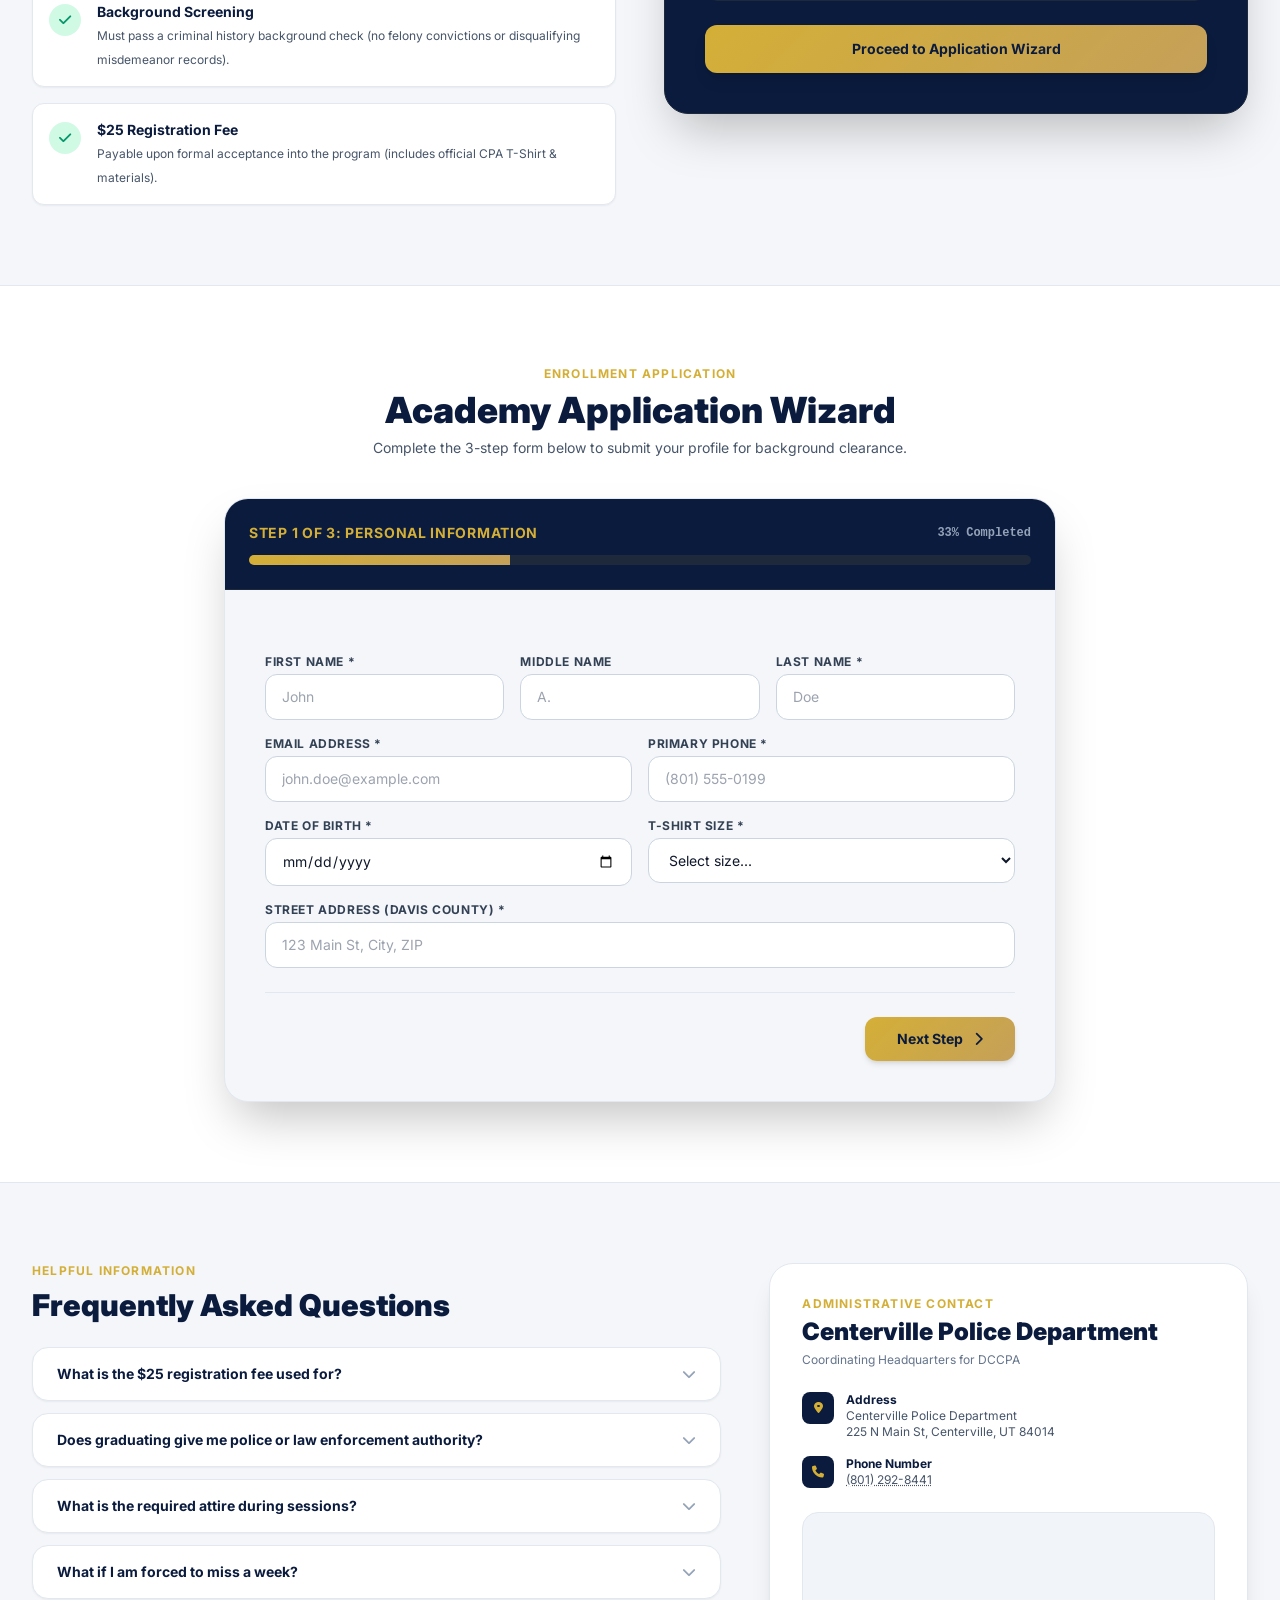
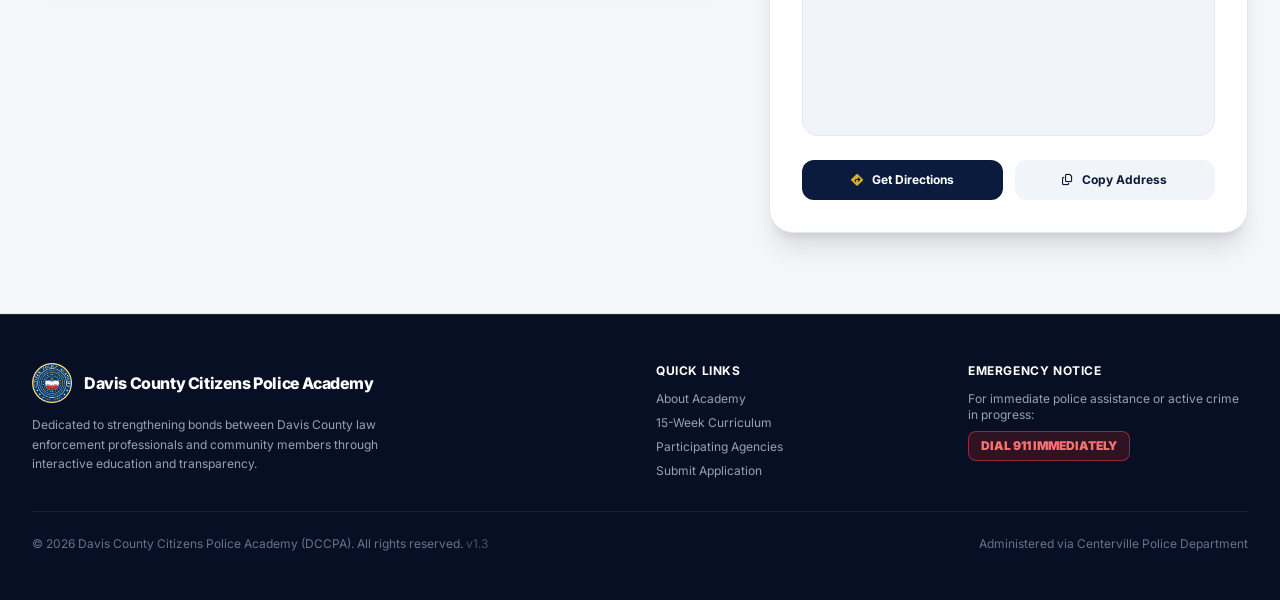
==== commit db696fb5: "Update index.html" ====
--- a/index.html
+++ b/index.html
@@ -927,18 +927,18 @@
 
         // Participating Agencies Data Structure
         const agenciesData = [
-            { name: "Centerville Police", category: "city", role: "Host Administrative Agency, K9 Demo & Prosecutor Session", icon: "fa-building-shield" },
-            { name: "Bountiful Police", category: "city", role: "High-Risk (Felony) Traffic Stops", icon: "fa-car" },
-            { name: "Clearfield Police", category: "city", role: "Patrol & Traffic Stop Simulations", icon: "fa-car" },
-            { name: "Clinton Police", category: "city", role: "Community Policing & School Safety", icon: "fa-user-shield" },
-            { name: "Farmington Police", category: "city", role: "Use of Force Training", icon: "fa-shield-halved" },
-            { name: "Kaysville Police", category: "city", role: "Investigations & Forensics", icon: "fa-fingerprint" },
-            { name: "Layton Police", category: "city", role: "CSI Night: Fingerprints & Crime Scene Investigation", icon: "fa-fingerprint" },
-            { name: "Syracuse Police", category: "city", role: "Traffic Safety & EVOC Driving", icon: "fa-gauge-high" },
-            { name: "West Bountiful Police", category: "city", role: "Drones, Speed Enforcement & Traffic Stops", icon: "fa-gauge-high" },
-            { name: "Davis County Sheriff", category: "county", role: "Davis County Jail Tours", icon: "fa-star" },
+            { name: "Centerville Police", seal: "centerville", category: "city", role: "Host Administrative Agency, K9 Demo & Prosecutor Session", icon: "fa-building-shield" },
+            { name: "Bountiful Police", seal: "bountiful", category: "city", role: "High-Risk (Felony) Traffic Stops", icon: "fa-car" },
+            { name: "Clearfield Police", seal: "clearfield", category: "city", role: "Patrol & Traffic Stop Simulations", icon: "fa-car" },
+            { name: "Clinton Police", seal: "clinton", category: "city", role: "Community Policing & School Safety", icon: "fa-user-shield" },
+            { name: "Farmington Police", seal: "farmington", category: "city", role: "Use of Force Training", icon: "fa-shield-halved" },
+            { name: "Kaysville Police", seal: "kaysville", category: "city", role: "Investigations & Forensics", icon: "fa-fingerprint" },
+            { name: "Layton Police", seal: "layton", category: "city", role: "CSI Night: Fingerprints & Crime Scene Investigation", icon: "fa-fingerprint" },
+            { name: "Syracuse Police", seal: "syracuse", category: "city", role: "Traffic Safety & EVOC Driving", icon: "fa-gauge-high" },
+            { name: "West Bountiful Police", seal: "west-bountiful", category: "city", role: "Drones, Speed Enforcement & Traffic Stops", icon: "fa-gauge-high" },
+            { name: "Davis County Sheriff", seal: "davis-county-sheriff", category: "county", role: "Davis County Jail Tours", icon: "fa-star" },
             { name: "Davis County Attorney", category: "county", role: "Prosecution & Judicial Overview", icon: "fa-scale-balanced" },
-            { name: "South Davis Metro Fire", category: "fire", role: "EMS Operations & Technical Rescue", icon: "fa-fire-extinguisher" }
+            { name: "South Davis Metro Fire", seal: "south-davis-metro-fire", category: "fire", role: "EMS Operations & Technical Rescue", icon: "fa-fire-extinguisher" }
         ];
 
         // Photo Gallery (files live in Assets/images/web/: NAME.jpg full size, NAME-sm.jpg thumbnail)
@@ -1020,9 +1020,13 @@
                 const card = document.createElement('div');
                 card.className = "bg-dccpa-bg rounded-2xl p-5 border border-slate-200 hover:border-dccpa-gold transition-all shadow-sm space-y-2";
                 card.innerHTML = `
-                    <div class="w-10 h-10 bg-dccpa-navy text-dccpa-gold rounded-xl flex items-center justify-center text-lg mb-2">
-                        <i class="fa-solid ${agency.icon}"></i>
-                    </div>
+                    ${agency.seal
+                        ? `<div class="w-24 h-24 bg-white rounded-xl border border-slate-200 shadow-sm flex items-center justify-center p-1.5 mb-3">
+                               <img src="Assets/images/web/seals/${agency.seal}.png" alt="${agency.name} seal" loading="lazy" class="max-w-full max-h-full object-contain">
+                           </div>`
+                        : `<div class="w-24 h-24 bg-dccpa-navy text-dccpa-gold rounded-xl flex items-center justify-center text-3xl mb-3">
+                               <i class="fa-solid ${agency.icon}"></i>
+                           </div>`}
                     <h5 class="font-bold text-dccpa-navy text-sm">${agency.name}</h5>
                     <p class="text-xs text-slate-500 leading-snug">${agency.role}</p>
                 `;
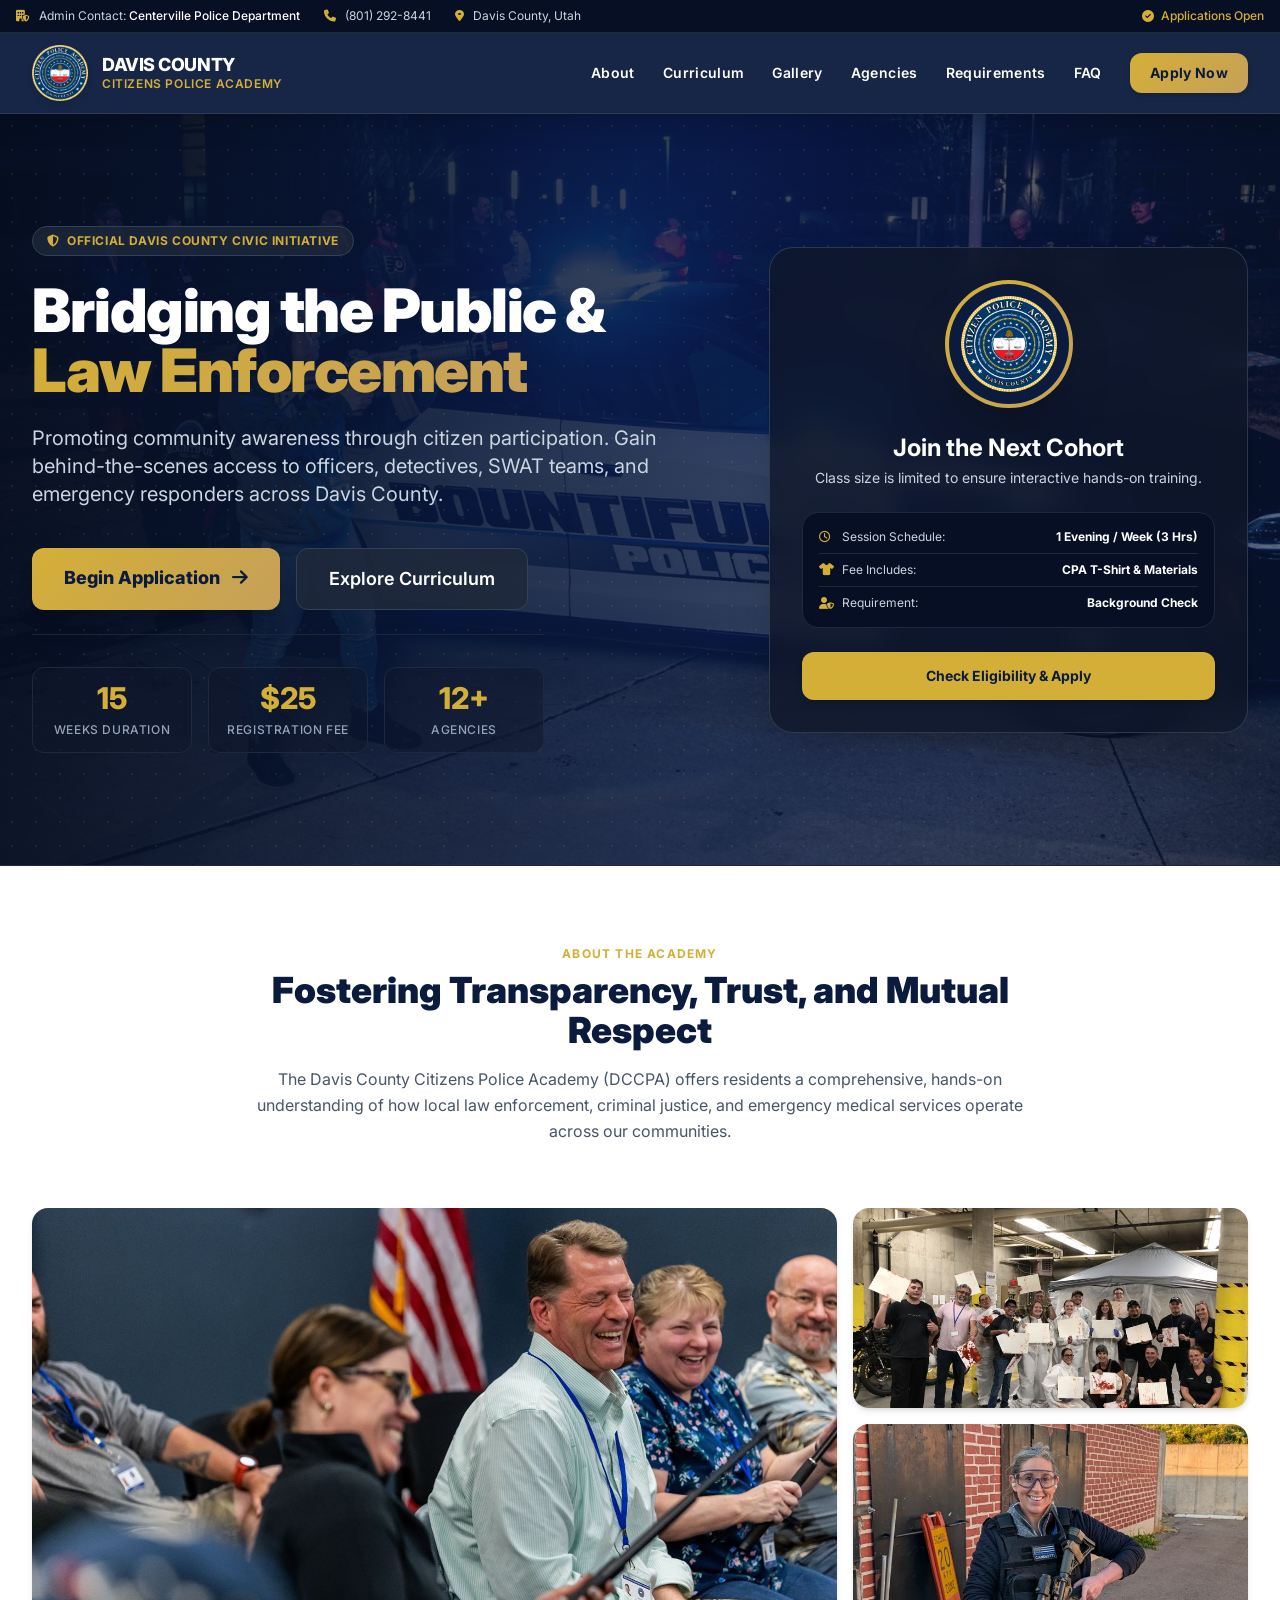
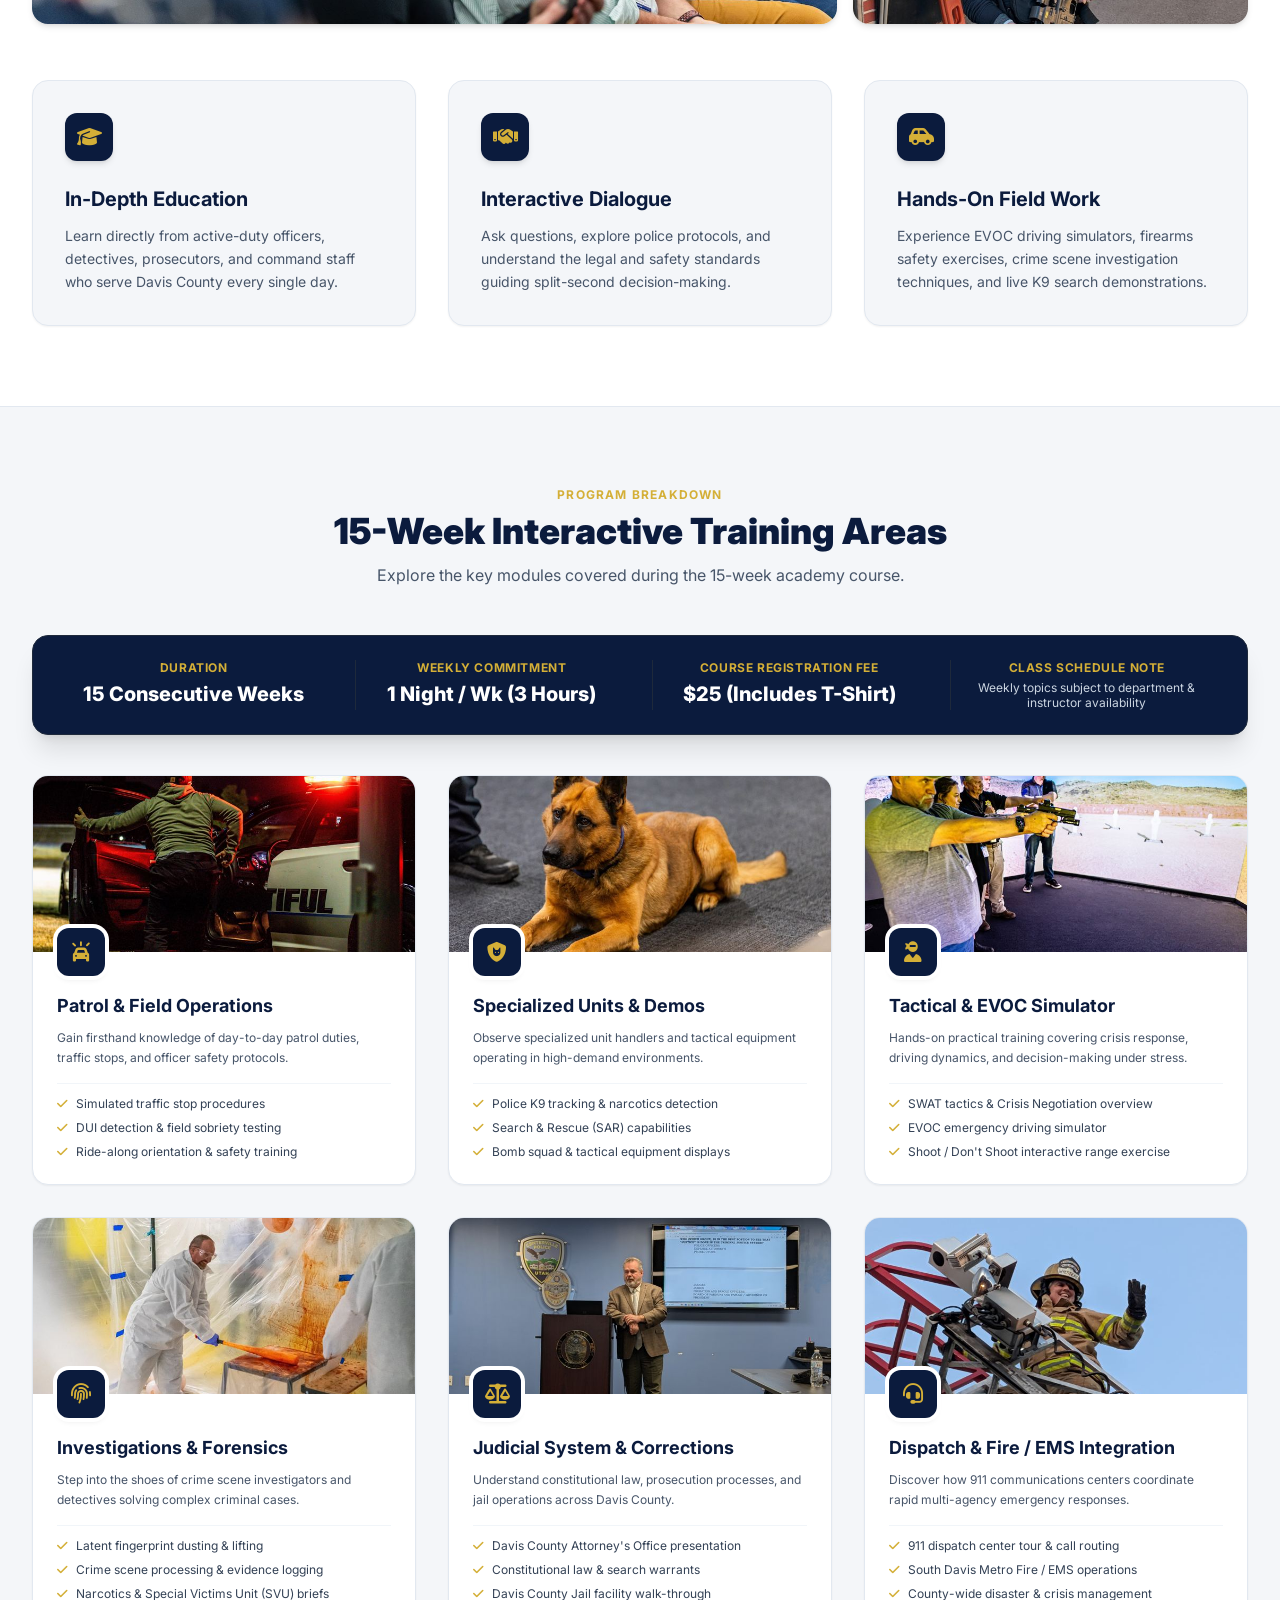
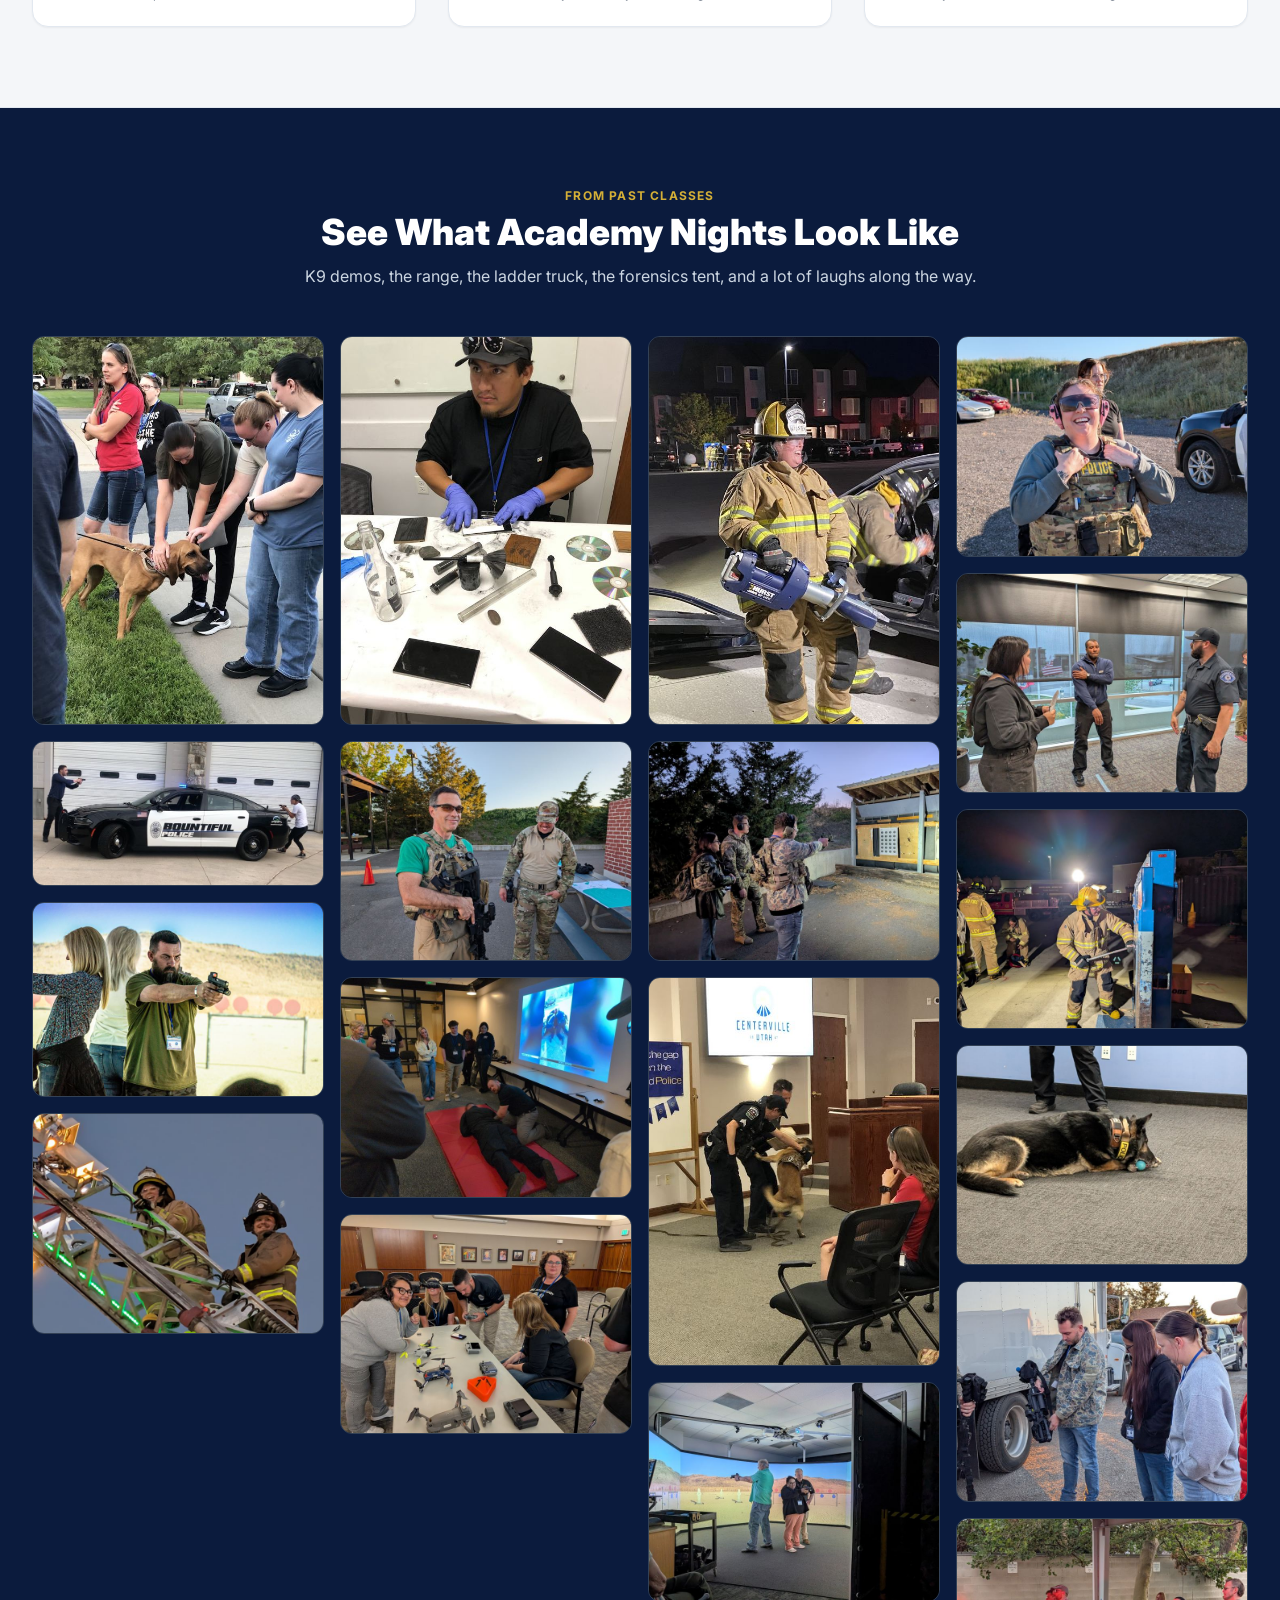
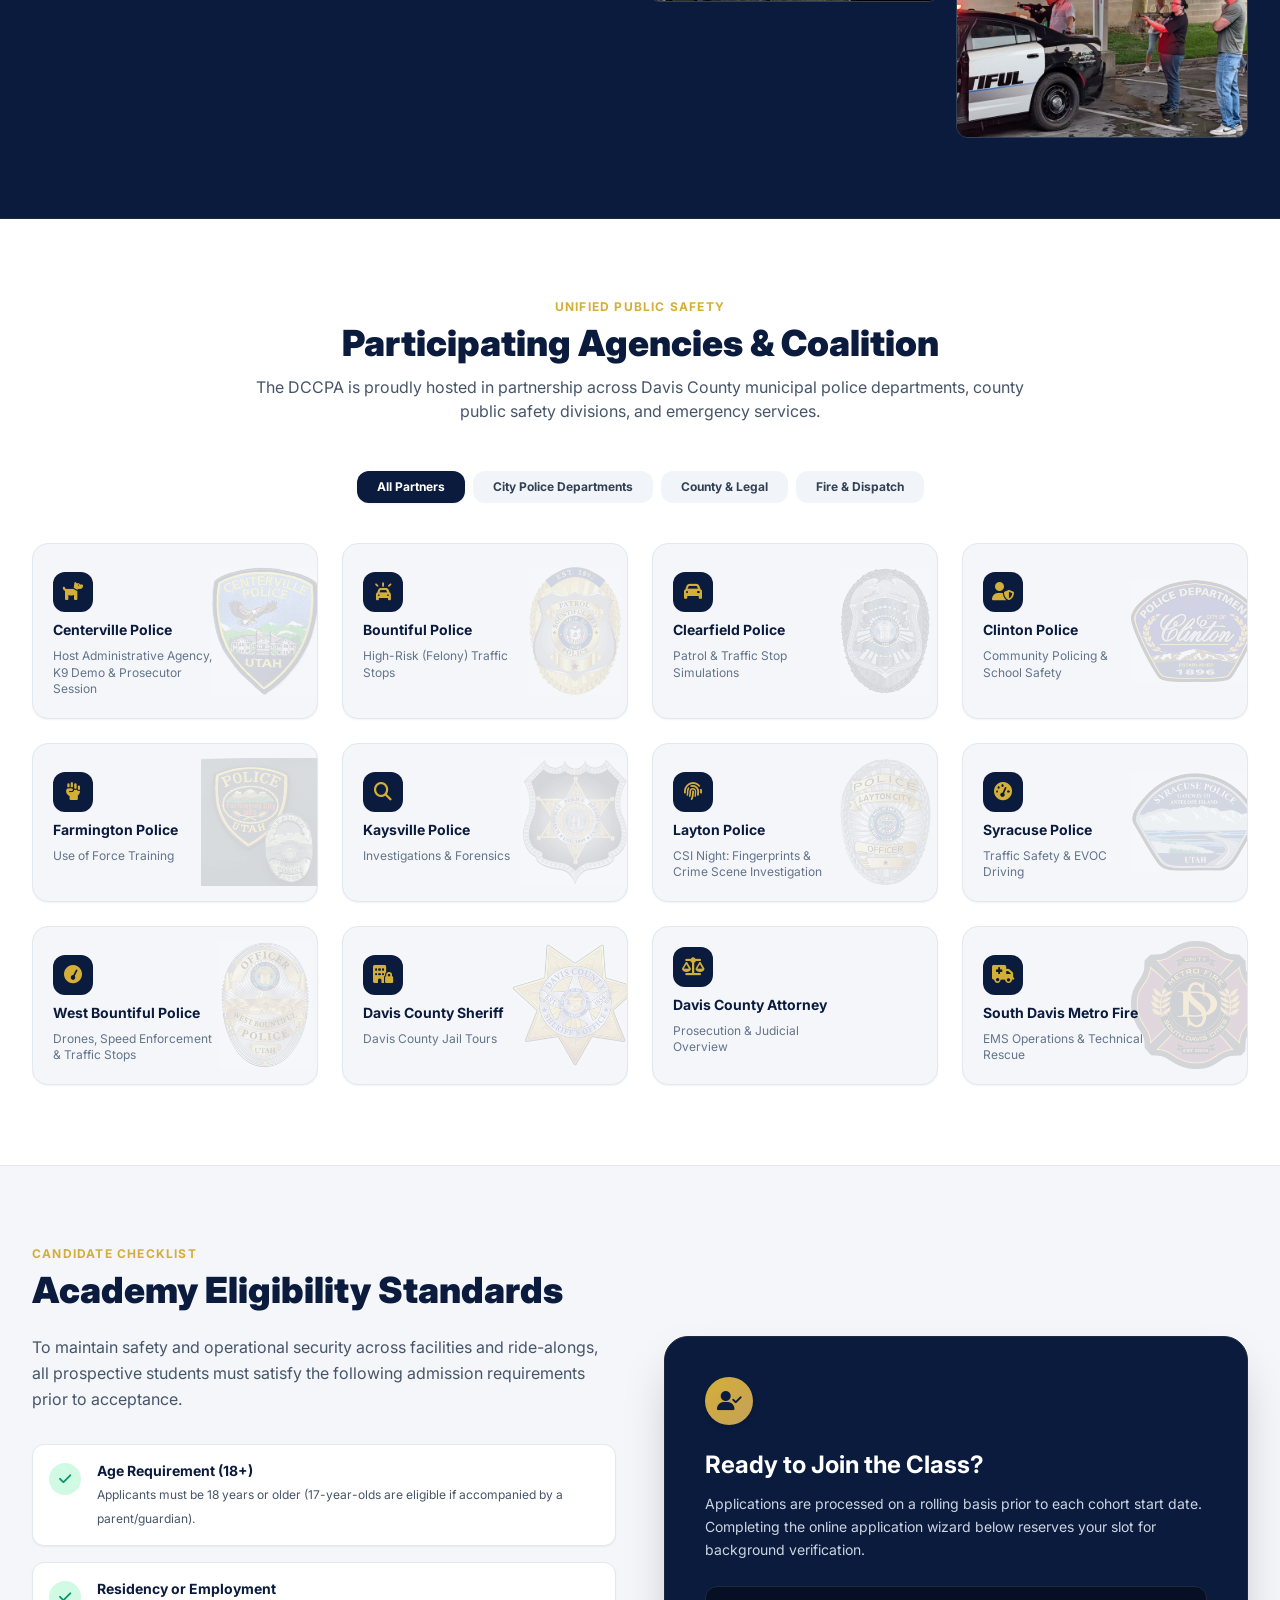
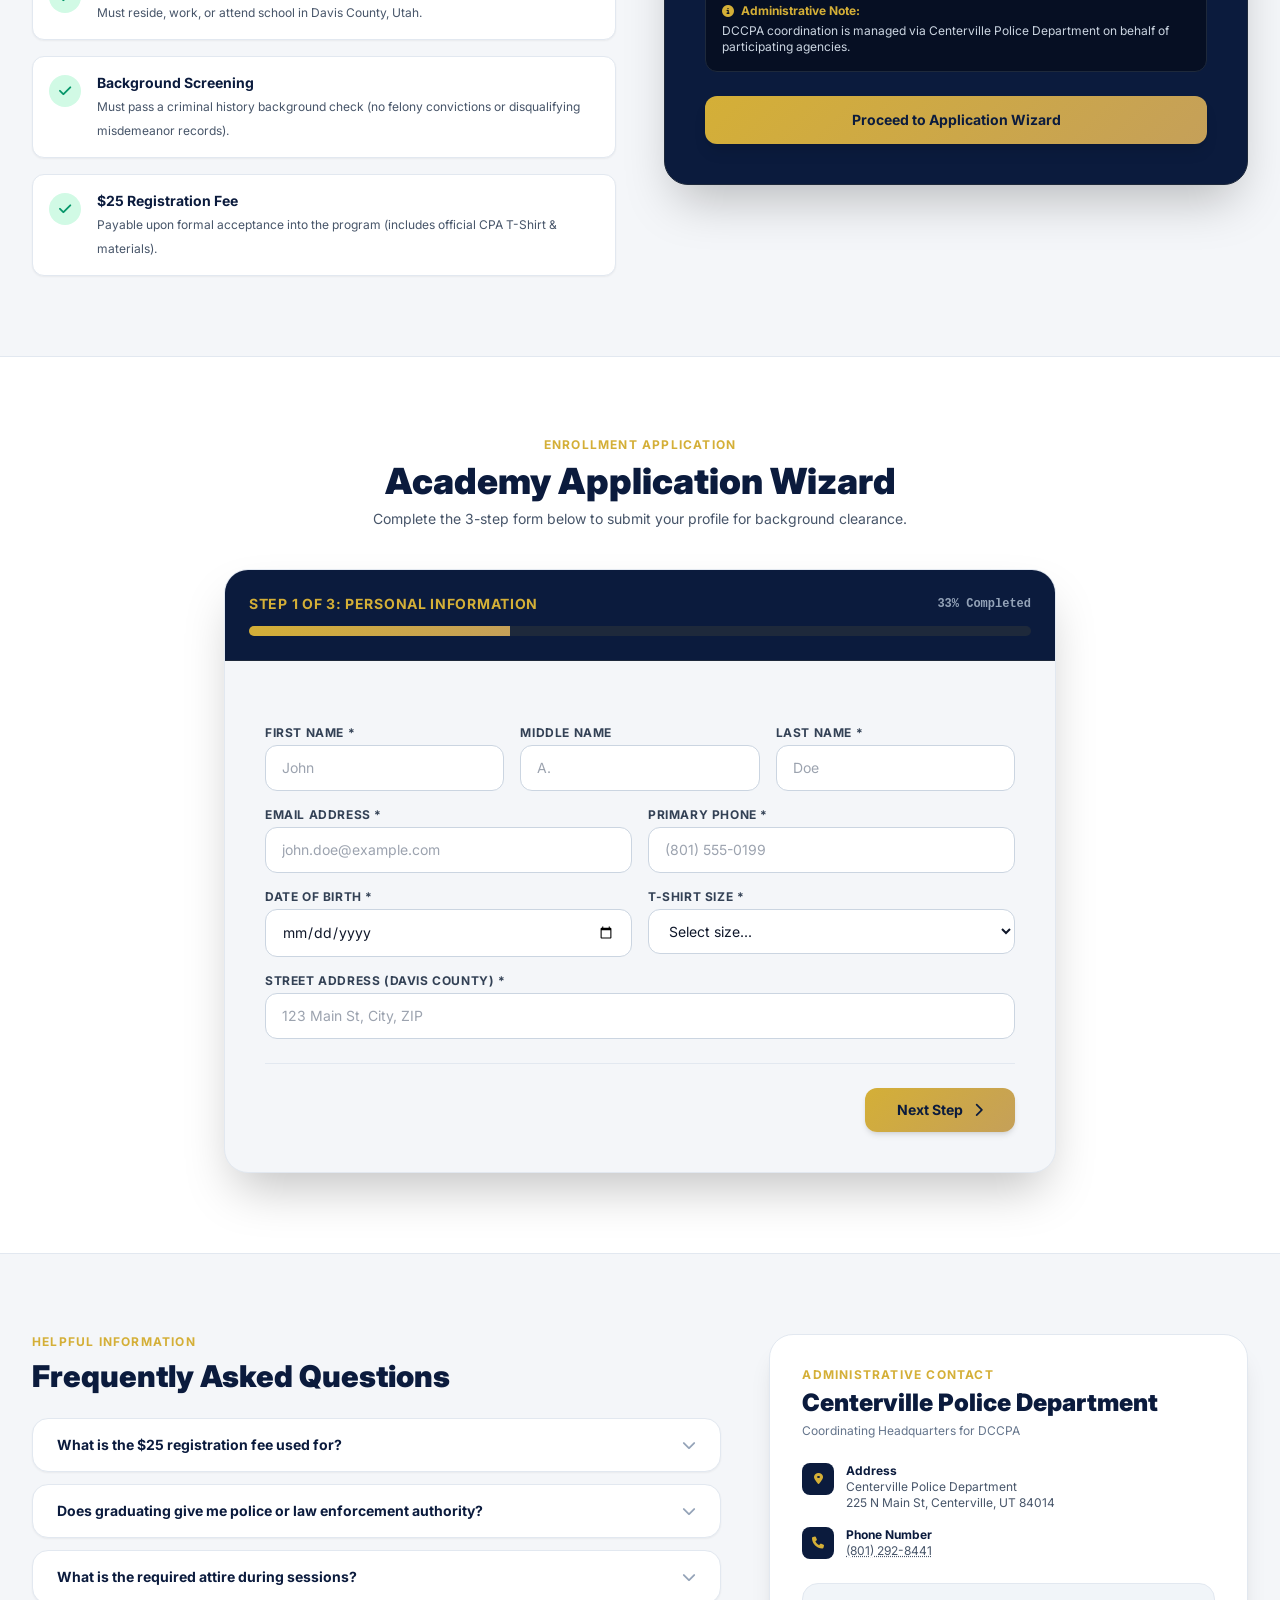
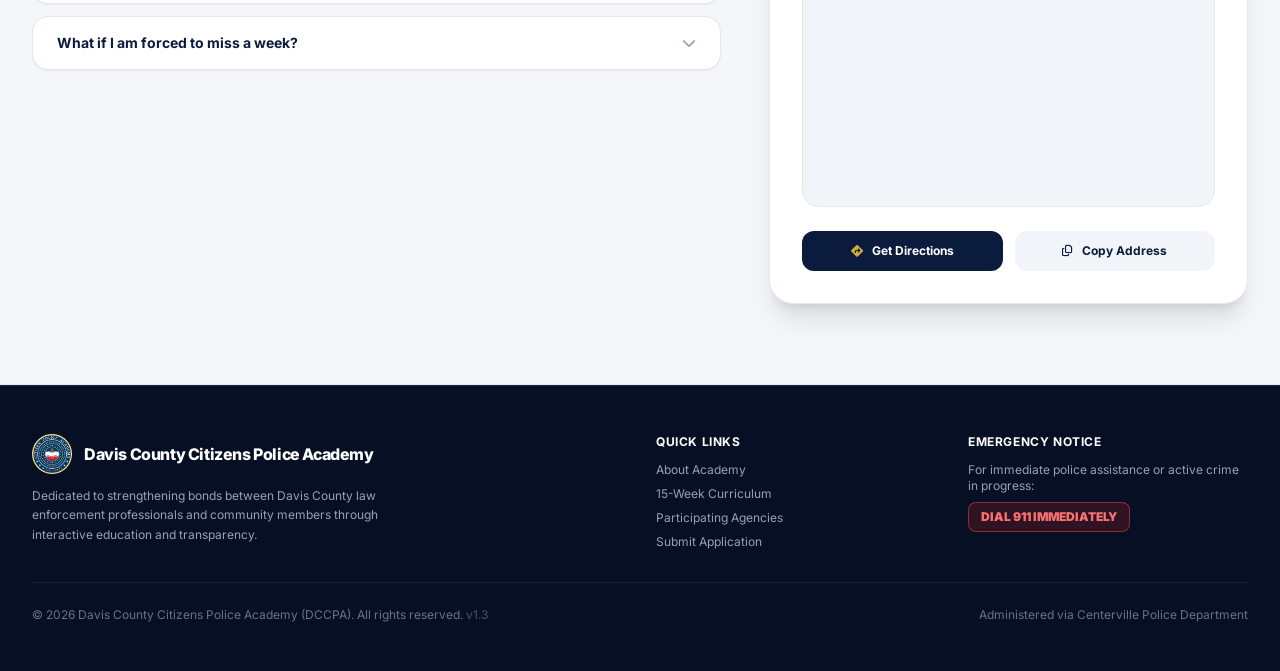
==== commit 71e1ebfa: "Update agency icons and roles in index.html" ====
--- a/index.html
+++ b/index.html
@@ -927,18 +927,18 @@
 
         // Participating Agencies Data Structure
         const agenciesData = [
-            { name: "Centerville Police", seal: "centerville", category: "city", role: "Host Administrative Agency, K9 Demo & Prosecutor Session", icon: "fa-building-shield" },
-            { name: "Bountiful Police", seal: "bountiful", category: "city", role: "High-Risk (Felony) Traffic Stops", icon: "fa-car" },
+            { name: "Centerville Police", seal: "centerville", category: "city", role: "Host Administrative Agency, K9 Demo & Prosecutor Session", icon: "fa-dog" },
+            { name: "Bountiful Police", seal: "bountiful", category: "city", role: "High-Risk (Felony) Traffic Stops", icon: "fa-car-on" },
             { name: "Clearfield Police", seal: "clearfield", category: "city", role: "Patrol & Traffic Stop Simulations", icon: "fa-car" },
             { name: "Clinton Police", seal: "clinton", category: "city", role: "Community Policing & School Safety", icon: "fa-user-shield" },
-            { name: "Farmington Police", seal: "farmington", category: "city", role: "Use of Force Training", icon: "fa-shield-halved" },
-            { name: "Kaysville Police", seal: "kaysville", category: "city", role: "Investigations & Forensics", icon: "fa-fingerprint" },
+            { name: "Farmington Police", seal: "farmington", category: "city", role: "Use of Force Training", icon: "fa-hand-fist" },
+            { name: "Kaysville Police", seal: "kaysville", category: "city", role: "Investigations & Forensics", icon: "fa-magnifying-glass" },
             { name: "Layton Police", seal: "layton", category: "city", role: "CSI Night: Fingerprints & Crime Scene Investigation", icon: "fa-fingerprint" },
             { name: "Syracuse Police", seal: "syracuse", category: "city", role: "Traffic Safety & EVOC Driving", icon: "fa-gauge-high" },
-            { name: "West Bountiful Police", seal: "west-bountiful", category: "city", role: "Drones, Speed Enforcement & Traffic Stops", icon: "fa-gauge-high" },
-            { name: "Davis County Sheriff", seal: "davis-county-sheriff", category: "county", role: "Davis County Jail Tours", icon: "fa-star" },
+            { name: "West Bountiful Police", seal: "west-bountiful", category: "city", role: "Drones, Speed Enforcement & Traffic Stops", icon: "fa-gauge-simple-high" },
+            { name: "Davis County Sheriff", seal: "davis-county-sheriff", category: "county", role: "Davis County Jail Tours", icon: "fa-building-lock" },
             { name: "Davis County Attorney", category: "county", role: "Prosecution & Judicial Overview", icon: "fa-scale-balanced" },
-            { name: "South Davis Metro Fire", seal: "south-davis-metro-fire", category: "fire", role: "EMS Operations & Technical Rescue", icon: "fa-fire-extinguisher" }
+            { name: "South Davis Metro Fire", seal: "south-davis-metro-fire", category: "fire", role: "EMS Operations & Technical Rescue", icon: "fa-truck-medical" }
         ];
 
         // Photo Gallery (files live in Assets/images/web/: NAME.jpg full size, NAME-sm.jpg thumbnail)
@@ -1018,17 +1018,14 @@
 
             filtered.forEach(agency => {
                 const card = document.createElement('div');
-                card.className = "bg-dccpa-bg rounded-2xl p-5 border border-slate-200 hover:border-dccpa-gold transition-all shadow-sm space-y-2";
+                card.className = "group relative overflow-hidden bg-dccpa-bg rounded-2xl p-5 border border-slate-200 hover:border-dccpa-gold transition-all shadow-sm space-y-2";
                 card.innerHTML = `
-                    ${agency.seal
-                        ? `<div class="w-24 h-24 bg-white rounded-xl border border-slate-200 shadow-sm flex items-center justify-center p-1.5 mb-3">
-                               <img src="Assets/images/web/seals/${agency.seal}.png" alt="${agency.name} seal" loading="lazy" class="max-w-full max-h-full object-contain">
-                           </div>`
-                        : `<div class="w-24 h-24 bg-dccpa-navy text-dccpa-gold rounded-xl flex items-center justify-center text-3xl mb-3">
-                               <i class="fa-solid ${agency.icon}"></i>
-                           </div>`}
-                    <h5 class="font-bold text-dccpa-navy text-sm">${agency.name}</h5>
-                    <p class="text-xs text-slate-500 leading-snug">${agency.role}</p>
+                    ${agency.seal ? `<img src="Assets/images/web/seals/${agency.seal}.png" alt="" aria-hidden="true" loading="lazy" class="absolute -right-3 top-1/2 -translate-y-1/2 h-32 w-32 object-contain opacity-[0.15] group-hover:opacity-25 transition-opacity duration-300 pointer-events-none select-none">` : ''}
+                    <div class="relative w-10 h-10 bg-dccpa-navy text-dccpa-gold rounded-xl flex items-center justify-center text-lg mb-2">
+                        <i class="fa-solid ${agency.icon}"></i>
+                    </div>
+                    <h5 class="relative font-bold text-dccpa-navy text-sm pr-20">${agency.name}</h5>
+                    <p class="relative text-xs text-slate-500 leading-snug pr-20">${agency.role}</p>
                 `;
                 grid.appendChild(card);
             });
--- a/Assets/css/dccpa.css
+++ b/Assets/css/dccpa.css
@@ -1 +1 @@
-*,:after,:before{--tw-border-spacing-x:0;--tw-border-spacing-y:0;--tw-translate-x:0;--tw-translate-y:0;--tw-rotate:0;--tw-skew-x:0;--tw-skew-y:0;--tw-scale-x:1;--tw-scale-y:1;--tw-pan-x: ;--tw-pan-y: ;--tw-pinch-zoom: ;--tw-scroll-snap-strictness:proximity;--tw-gradient-from-position: ;--tw-gradient-via-position: ;--tw-gradient-to-position: ;--tw-ordinal: ;--tw-slashed-zero: ;--tw-numeric-figure: ;--tw-numeric-spacing: ;--tw-numeric-fraction: ;--tw-ring-inset: ;--tw-ring-offset-width:0px;--tw-ring-offset-color:#fff;--tw-ring-color:rgba(59,130,246,.5);--tw-ring-offset-shadow:0 0 #0000;--tw-ring-shadow:0 0 #0000;--tw-shadow:0 0 #0000;--tw-shadow-colored:0 0 #0000;--tw-blur: ;--tw-brightness: ;--tw-contrast: ;--tw-grayscale: ;--tw-hue-rotate: ;--tw-invert: ;--tw-saturate: ;--tw-sepia: ;--tw-drop-shadow: ;--tw-backdrop-blur: ;--tw-backdrop-brightness: ;--tw-backdrop-contrast: ;--tw-backdrop-grayscale: ;--tw-backdrop-hue-rotate: ;--tw-backdrop-invert: ;--tw-backdrop-opacity: ;--tw-backdrop-saturate: ;--tw-backdrop-sepia: ;--tw-contain-size: ;--tw-contain-layout: ;--tw-contain-paint: ;--tw-contain-style: }::backdrop{--tw-border-spacing-x:0;--tw-border-spacing-y:0;--tw-translate-x:0;--tw-translate-y:0;--tw-rotate:0;--tw-skew-x:0;--tw-skew-y:0;--tw-scale-x:1;--tw-scale-y:1;--tw-pan-x: ;--tw-pan-y: ;--tw-pinch-zoom: ;--tw-scroll-snap-strictness:proximity;--tw-gradient-from-position: ;--tw-gradient-via-position: ;--tw-gradient-to-position: ;--tw-ordinal: ;--tw-slashed-zero: ;--tw-numeric-figure: ;--tw-numeric-spacing: ;--tw-numeric-fraction: ;--tw-ring-inset: ;--tw-ring-offset-width:0px;--tw-ring-offset-color:#fff;--tw-ring-color:rgba(59,130,246,.5);--tw-ring-offset-shadow:0 0 #0000;--tw-ring-shadow:0 0 #0000;--tw-shadow:0 0 #0000;--tw-shadow-colored:0 0 #0000;--tw-blur: ;--tw-brightness: ;--tw-contrast: ;--tw-grayscale: ;--tw-hue-rotate: ;--tw-invert: ;--tw-saturate: ;--tw-sepia: ;--tw-drop-shadow: ;--tw-backdrop-blur: ;--tw-backdrop-brightness: ;--tw-backdrop-contrast: ;--tw-backdrop-grayscale: ;--tw-backdrop-hue-rotate: ;--tw-backdrop-invert: ;--tw-backdrop-opacity: ;--tw-backdrop-saturate: ;--tw-backdrop-sepia: ;--tw-contain-size: ;--tw-contain-layout: ;--tw-contain-paint: ;--tw-contain-style: }/*! tailwindcss v3.4.19 | MIT License | https://tailwindcss.com*/*,:after,:before{box-sizing:border-box;border:0 solid #e5e7eb}:after,:before{--tw-content:""}:host,html{line-height:1.5;-webkit-text-size-adjust:100%;-moz-tab-size:4;-o-tab-size:4;tab-size:4;font-family:Inter,sans-serif;font-feature-settings:normal;font-variation-settings:normal;-webkit-tap-highlight-color:transparent}body{margin:0;line-height:inherit}hr{height:0;color:inherit;border-top-width:1px}abbr:where([title]){-webkit-text-decoration:underline dotted;text-decoration:underline dotted}h1,h2,h3,h4,h5,h6{font-size:inherit;font-weight:inherit}a{color:inherit;text-decoration:inherit}b,strong{font-weight:bolder}code,kbd,pre,samp{font-family:ui-monospace,SFMono-Regular,Menlo,Monaco,Consolas,Liberation Mono,Courier New,monospace;font-feature-settings:normal;font-variation-settings:normal;font-size:1em}small{font-size:80%}sub,sup{font-size:75%;line-height:0;position:relative;vertical-align:baseline}sub{bottom:-.25em}sup{top:-.5em}table{text-indent:0;border-color:inherit;border-collapse:collapse}button,input,optgroup,select,textarea{font-family:inherit;font-feature-settings:inherit;font-variation-settings:inherit;font-size:100%;font-weight:inherit;line-height:inherit;letter-spacing:inherit;color:inherit;margin:0;padding:0}button,select{text-transform:none}button,input:where([type=button]),input:where([type=reset]),input:where([type=submit]){-webkit-appearance:button;background-color:transparent;background-image:none}:-moz-focusring{outline:auto}:-moz-ui-invalid{box-shadow:none}progress{vertical-align:baseline}::-webkit-inner-spin-button,::-webkit-outer-spin-button{height:auto}[type=search]{-webkit-appearance:textfield;outline-offset:-2px}::-webkit-search-decoration{-webkit-appearance:none}::-webkit-file-upload-button{-webkit-appearance:button;font:inherit}summary{display:list-item}blockquote,dd,dl,figure,h1,h2,h3,h4,h5,h6,hr,p,pre{margin:0}fieldset{margin:0}fieldset,legend{padding:0}menu,ol,ul{list-style:none;margin:0;padding:0}dialog{padding:0}textarea{resize:vertical}input::-moz-placeholder,textarea::-moz-placeholder{opacity:1;color:#9ca3af}input::placeholder,textarea::placeholder{opacity:1;color:#9ca3af}[role=button],button{cursor:pointer}:disabled{cursor:default}audio,canvas,embed,iframe,img,object,svg,video{display:block;vertical-align:middle}img,video{max-width:100%;height:auto}[hidden]:where(:not([hidden=until-found])){display:none}.fixed{position:fixed}.absolute{position:absolute}.relative{position:relative}.sticky{position:sticky}.inset-0{inset:0}.bottom-6{bottom:1.5rem}.left-2{left:.5rem}.right-2{right:.5rem}.right-4{right:1rem}.right-6{right:1.5rem}.top-0{top:0}.top-4{top:1rem}.z-0{z-index:0}.z-10{z-index:10}.z-40{z-index:40}.z-50{z-index:50}.col-span-2{grid-column:span 2/span 2}.mx-auto{margin-left:auto;margin-right:auto}.-mt-6{margin-top:-1.5rem}.mb-1{margin-bottom:.25rem}.mb-10{margin-bottom:2.5rem}.mb-12{margin-bottom:3rem}.mb-14{margin-bottom:3.5rem}.mb-16{margin-bottom:4rem}.mb-2{margin-bottom:.5rem}.mb-3{margin-bottom:.75rem}.mb-4{margin-bottom:1rem}.mb-6{margin-bottom:1.5rem}.mb-8{margin-bottom:2rem}.ml-2{margin-left:.5rem}.ml-4{margin-left:1rem}.ml-auto{margin-left:auto}.mr-1{margin-right:.25rem}.mr-1\.5{margin-right:.375rem}.mr-2{margin-right:.5rem}.mt-0\.5{margin-top:.125rem}.mt-1{margin-top:.25rem}.mt-2{margin-top:.5rem}.mt-3{margin-top:.75rem}.mt-4{margin-top:1rem}.mt-6{margin-top:1.5rem}.block{display:block}.inline-block{display:inline-block}.flex{display:flex}.inline-flex{display:inline-flex}.table{display:table}.grid{display:grid}.hidden{display:none}.h-10{height:2.5rem}.h-12{height:3rem}.h-14{height:3.5rem}.h-16{height:4rem}.h-2\.5{height:.625rem}.h-20{height:5rem}.h-32{height:8rem}.h-4{height:1rem}.h-40{height:10rem}.h-44{height:11rem}.h-56{height:14rem}.h-8{height:2rem}.h-auto{height:auto}.h-full{height:100%}.max-h-\[80vh\]{max-height:80vh}.w-1\/3{width:33.333333%}.w-10{width:2.5rem}.w-12{width:3rem}.w-16{width:4rem}.w-32{width:8rem}.w-4{width:1rem}.w-5{width:1.25rem}.w-8{width:2rem}.w-auto{width:auto}.w-full{width:100%}.max-w-2xl{max-width:42rem}.max-w-3xl{max-width:48rem}.max-w-4xl{max-width:56rem}.max-w-6xl{max-width:72rem}.max-w-7xl{max-width:80rem}.max-w-lg{max-width:32rem}.max-w-md{max-width:28rem}.max-w-sm{max-width:24rem}.flex-1{flex:1 1 0%}.flex-shrink-0{flex-shrink:0}.rotate-180{--tw-rotate:180deg}.rotate-180,.transform{transform:translate(var(--tw-translate-x),var(--tw-translate-y)) rotate(var(--tw-rotate)) skewX(var(--tw-skew-x)) skewY(var(--tw-skew-y)) scaleX(var(--tw-scale-x)) scaleY(var(--tw-scale-y))}.cursor-pointer{cursor:pointer}.cursor-wait{cursor:wait}.list-disc{list-style-type:disc}.columns-2{-moz-columns:2;column-count:2}.break-inside-avoid{-moz-column-break-inside:avoid;break-inside:avoid}.grid-cols-2{grid-template-columns:repeat(2,minmax(0,1fr))}.grid-cols-3{grid-template-columns:repeat(3,minmax(0,1fr))}.flex-col{flex-direction:column}.flex-wrap{flex-wrap:wrap}.items-start{align-items:flex-start}.items-center{align-items:center}.justify-center{justify-content:center}.justify-between{justify-content:space-between}.gap-12{gap:3rem}.gap-2{gap:.5rem}.gap-3{gap:.75rem}.gap-4{gap:1rem}.gap-6{gap:1.5rem}.gap-8{gap:2rem}.space-x-2>:not([hidden])~:not([hidden]){--tw-space-x-reverse:0;margin-right:calc(.5rem*var(--tw-space-x-reverse));margin-left:calc(.5rem*(1 - var(--tw-space-x-reverse)))}.space-x-3>:not([hidden])~:not([hidden]){--tw-space-x-reverse:0;margin-right:calc(.75rem*var(--tw-space-x-reverse));margin-left:calc(.75rem*(1 - var(--tw-space-x-reverse)))}.space-x-3\.5>:not([hidden])~:not([hidden]){--tw-space-x-reverse:0;margin-right:calc(.875rem*var(--tw-space-x-reverse));margin-left:calc(.875rem*(1 - var(--tw-space-x-reverse)))}.space-x-4>:not([hidden])~:not([hidden]){--tw-space-x-reverse:0;margin-right:calc(1rem*var(--tw-space-x-reverse));margin-left:calc(1rem*(1 - var(--tw-space-x-reverse)))}.space-x-6>:not([hidden])~:not([hidden]){--tw-space-x-reverse:0;margin-right:calc(1.5rem*var(--tw-space-x-reverse));margin-left:calc(1.5rem*(1 - var(--tw-space-x-reverse)))}.space-x-7>:not([hidden])~:not([hidden]){--tw-space-x-reverse:0;margin-right:calc(1.75rem*var(--tw-space-x-reverse));margin-left:calc(1.75rem*(1 - var(--tw-space-x-reverse)))}.space-y-1>:not([hidden])~:not([hidden]){--tw-space-y-reverse:0;margin-top:calc(.25rem*(1 - var(--tw-space-y-reverse)));margin-bottom:calc(.25rem*var(--tw-space-y-reverse))}.space-y-2>:not([hidden])~:not([hidden]){--tw-space-y-reverse:0;margin-top:calc(.5rem*(1 - var(--tw-space-y-reverse)));margin-bottom:calc(.5rem*var(--tw-space-y-reverse))}.space-y-3>:not([hidden])~:not([hidden]){--tw-space-y-reverse:0;margin-top:calc(.75rem*(1 - var(--tw-space-y-reverse)));margin-bottom:calc(.75rem*var(--tw-space-y-reverse))}.space-y-4>:not([hidden])~:not([hidden]){--tw-space-y-reverse:0;margin-top:calc(1rem*(1 - var(--tw-space-y-reverse)));margin-bottom:calc(1rem*var(--tw-space-y-reverse))}.space-y-6>:not([hidden])~:not([hidden]){--tw-space-y-reverse:0;margin-top:calc(1.5rem*(1 - var(--tw-space-y-reverse)));margin-bottom:calc(1.5rem*var(--tw-space-y-reverse))}.divide-y>:not([hidden])~:not([hidden]){--tw-divide-y-reverse:0;border-top-width:calc(1px*(1 - var(--tw-divide-y-reverse)));border-bottom-width:calc(1px*var(--tw-divide-y-reverse))}.divide-slate-800>:not([hidden])~:not([hidden]){--tw-divide-opacity:1;border-color:rgb(30 41 59/var(--tw-divide-opacity,1))}.overflow-hidden{overflow:hidden}.scroll-smooth{scroll-behavior:smooth}.rounded{border-radius:.25rem}.rounded-2xl{border-radius:1rem}.rounded-3xl{border-radius:1.5rem}.rounded-full{border-radius:9999px}.rounded-lg{border-radius:.5rem}.rounded-xl{border-radius:.75rem}.border{border-width:1px}.border-0{border-width:0}.border-b{border-bottom-width:1px}.border-t{border-top-width:1px}.border-red-200{--tw-border-opacity:1;border-color:rgb(254 202 202/var(--tw-border-opacity,1))}.border-red-500\/50{border-color:rgba(239,68,68,.5)}.border-slate-100{--tw-border-opacity:1;border-color:rgb(241 245 249/var(--tw-border-opacity,1))}.border-slate-200{--tw-border-opacity:1;border-color:rgb(226 232 240/var(--tw-border-opacity,1))}.border-slate-300{--tw-border-opacity:1;border-color:rgb(203 213 225/var(--tw-border-opacity,1))}.border-slate-700{--tw-border-opacity:1;border-color:rgb(51 65 85/var(--tw-border-opacity,1))}.border-slate-700\/80{border-color:rgba(51,65,85,.8)}.border-slate-800{--tw-border-opacity:1;border-color:rgb(30 41 59/var(--tw-border-opacity,1))}.border-slate-800\/80{border-color:rgba(30,41,59,.8)}.border-slate-800\/90{border-color:rgba(30,41,59,.9)}.bg-black\/40{background-color:rgba(0,0,0,.4)}.bg-black\/90{background-color:rgba(0,0,0,.9)}.bg-dccpa-bg{--tw-bg-opacity:1;background-color:rgb(244 246 249/var(--tw-bg-opacity,1))}.bg-dccpa-darkbg{--tw-bg-opacity:1;background-color:rgb(6 15 35/var(--tw-bg-opacity,1))}.bg-dccpa-darkbg\/80{background-color:rgba(6,15,35,.8)}.bg-dccpa-gold{--tw-bg-opacity:1;background-color:rgb(212 175 55/var(--tw-bg-opacity,1))}.bg-dccpa-navy{--tw-bg-opacity:1;background-color:rgb(11 27 61/var(--tw-bg-opacity,1))}.bg-dccpa-navy\/95{background-color:rgba(11,27,61,.95)}.bg-emerald-100{--tw-bg-opacity:1;background-color:rgb(209 250 229/var(--tw-bg-opacity,1))}.bg-red-50{--tw-bg-opacity:1;background-color:rgb(254 242 242/var(--tw-bg-opacity,1))}.bg-red-600\/20{background-color:rgba(220,38,38,.2)}.bg-slate-100{--tw-bg-opacity:1;background-color:rgb(241 245 249/var(--tw-bg-opacity,1))}.bg-slate-200{--tw-bg-opacity:1;background-color:rgb(226 232 240/var(--tw-bg-opacity,1))}.bg-slate-50{--tw-bg-opacity:1;background-color:rgb(248 250 252/var(--tw-bg-opacity,1))}.bg-slate-800{--tw-bg-opacity:1;background-color:rgb(30 41 59/var(--tw-bg-opacity,1))}.bg-slate-800\/80{background-color:rgba(30,41,59,.8)}.bg-slate-800\/90{background-color:rgba(30,41,59,.9)}.bg-slate-900\/50{background-color:rgba(15,23,42,.5)}.bg-slate-900\/80{background-color:rgba(15,23,42,.8)}.bg-white{--tw-bg-opacity:1;background-color:rgb(255 255 255/var(--tw-bg-opacity,1))}.bg-\[radial-gradient\(\#D4AF37_1px\2c transparent_1px\)\]{background-image:radial-gradient(#d4af37 1px,transparent 0)}.bg-clip-text{-webkit-background-clip:text;background-clip:text}.object-contain{-o-object-fit:contain;object-fit:contain}.object-cover{-o-object-fit:cover;object-fit:cover}.object-\[center_30\%\]{-o-object-position:center 30%;object-position:center 30%}.object-\[center_35\%\]{-o-object-position:center 35%;object-position:center 35%}.object-\[center_40\%\]{-o-object-position:center 40%;object-position:center 40%}.object-\[center_45\%\]{-o-object-position:center 45%;object-position:center 45%}.object-\[center_60\%\]{-o-object-position:center 60%;object-position:center 60%}.object-center{-o-object-position:center;object-position:center}.p-1{padding:.25rem}.p-2{padding:.5rem}.p-3{padding:.75rem}.p-4{padding:1rem}.p-5{padding:1.25rem}.p-6{padding:1.5rem}.p-8{padding:2rem}.px-3{padding-left:.75rem;padding-right:.75rem}.px-3\.5{padding-left:.875rem;padding-right:.875rem}.px-4{padding-left:1rem;padding-right:1rem}.px-5{padding-left:1.25rem;padding-right:1.25rem}.px-6{padding-left:1.5rem;padding-right:1.5rem}.px-8{padding-left:2rem;padding-right:2rem}.py-1\.5{padding-top:.375rem;padding-bottom:.375rem}.py-12{padding-top:3rem;padding-bottom:3rem}.py-2{padding-top:.5rem;padding-bottom:.5rem}.py-2\.5{padding-top:.625rem;padding-bottom:.625rem}.py-20{padding-top:5rem;padding-bottom:5rem}.py-3{padding-top:.75rem;padding-bottom:.75rem}.py-3\.5{padding-top:.875rem;padding-bottom:.875rem}.py-4{padding-top:1rem;padding-bottom:1rem}.py-6{padding-top:1.5rem;padding-bottom:1.5rem}.pb-2{padding-bottom:.5rem}.pb-6{padding-bottom:1.5rem}.pt-0{padding-top:0}.pt-2{padding-top:.5rem}.pt-3{padding-top:.75rem}.pt-4{padding-top:1rem}.pt-6{padding-top:1.5rem}.pt-8{padding-top:2rem}.text-left{text-align:left}.text-center{text-align:center}.font-mono{font-family:ui-monospace,SFMono-Regular,Menlo,Monaco,Consolas,Liberation Mono,Courier New,monospace}.font-sans{font-family:Inter,sans-serif}.font-serif{font-family:ui-serif,Georgia,Cambria,Times New Roman,Times,serif}.text-2xl{font-size:1.5rem;line-height:2rem}.text-3xl{font-size:1.875rem;line-height:2.25rem}.text-4xl{font-size:2.25rem;line-height:2.5rem}.text-\[11px\]{font-size:11px}.text-base{font-size:1rem;line-height:1.5rem}.text-lg{font-size:1.125rem;line-height:1.75rem}.text-sm{font-size:.875rem;line-height:1.25rem}.text-xl{font-size:1.25rem;line-height:1.75rem}.text-xs{font-size:.75rem;line-height:1rem}.font-black{font-weight:900}.font-bold{font-weight:700}.font-extrabold{font-weight:800}.font-medium{font-weight:500}.font-normal{font-weight:400}.font-semibold{font-weight:600}.uppercase{text-transform:uppercase}.leading-normal{line-height:1.5}.leading-relaxed{line-height:1.625}.leading-snug{line-height:1.375}.leading-tight{line-height:1.25}.tracking-tight{letter-spacing:-.025em}.tracking-wide{letter-spacing:.025em}.tracking-wider{letter-spacing:.05em}.tracking-widest{letter-spacing:.1em}.text-dccpa-gold{--tw-text-opacity:1;color:rgb(212 175 55/var(--tw-text-opacity,1))}.text-dccpa-navy{--tw-text-opacity:1;color:rgb(11 27 61/var(--tw-text-opacity,1))}.text-emerald-600{--tw-text-opacity:1;color:rgb(5 150 105/var(--tw-text-opacity,1))}.text-red-400{--tw-text-opacity:1;color:rgb(248 113 113/var(--tw-text-opacity,1))}.text-red-700{--tw-text-opacity:1;color:rgb(185 28 28/var(--tw-text-opacity,1))}.text-slate-200{--tw-text-opacity:1;color:rgb(226 232 240/var(--tw-text-opacity,1))}.text-slate-300{--tw-text-opacity:1;color:rgb(203 213 225/var(--tw-text-opacity,1))}.text-slate-400{--tw-text-opacity:1;color:rgb(148 163 184/var(--tw-text-opacity,1))}.text-slate-500{--tw-text-opacity:1;color:rgb(100 116 139/var(--tw-text-opacity,1))}.text-slate-600{--tw-text-opacity:1;color:rgb(71 85 105/var(--tw-text-opacity,1))}.text-slate-700{--tw-text-opacity:1;color:rgb(51 65 85/var(--tw-text-opacity,1))}.text-slate-800{--tw-text-opacity:1;color:rgb(30 41 59/var(--tw-text-opacity,1))}.text-slate-900{--tw-text-opacity:1;color:rgb(15 23 42/var(--tw-text-opacity,1))}.text-transparent{color:transparent}.text-white{--tw-text-opacity:1;color:rgb(255 255 255/var(--tw-text-opacity,1))}.text-white\/80{color:hsla(0,0%,100%,.8)}.underline{text-decoration-line:underline}.decoration-dotted{text-decoration-style:dotted}.antialiased{-webkit-font-smoothing:antialiased;-moz-osx-font-smoothing:grayscale}.opacity-10{opacity:.1}.opacity-70{opacity:.7}.shadow-2xl{--tw-shadow:0 25px 50px -12px rgba(0,0,0,.25);--tw-shadow-colored:0 25px 50px -12px var(--tw-shadow-color)}.shadow-2xl,.shadow-inner{box-shadow:var(--tw-ring-offset-shadow,0 0 #0000),var(--tw-ring-shadow,0 0 #0000),var(--tw-shadow)}.shadow-inner{--tw-shadow:inset 0 2px 4px 0 rgba(0,0,0,.05);--tw-shadow-colored:inset 0 2px 4px 0 var(--tw-shadow-color)}.shadow-lg{--tw-shadow:0 10px 15px -3px rgba(0,0,0,.1),0 4px 6px -4px rgba(0,0,0,.1);--tw-shadow-colored:0 10px 15px -3px var(--tw-shadow-color),0 4px 6px -4px var(--tw-shadow-color)}.shadow-lg,.shadow-md{box-shadow:var(--tw-ring-offset-shadow,0 0 #0000),var(--tw-ring-shadow,0 0 #0000),var(--tw-shadow)}.shadow-md{--tw-shadow:0 4px 6px -1px rgba(0,0,0,.1),0 2px 4px -2px rgba(0,0,0,.1);--tw-shadow-colored:0 4px 6px -1px var(--tw-shadow-color),0 2px 4px -2px var(--tw-shadow-color)}.shadow-sm{--tw-shadow:0 1px 2px 0 rgba(0,0,0,.05);--tw-shadow-colored:0 1px 2px 0 var(--tw-shadow-color)}.shadow-sm,.shadow-xl{box-shadow:var(--tw-ring-offset-shadow,0 0 #0000),var(--tw-ring-shadow,0 0 #0000),var(--tw-shadow)}.shadow-xl{--tw-shadow:0 20px 25px -5px rgba(0,0,0,.1),0 8px 10px -6px rgba(0,0,0,.1);--tw-shadow-colored:0 20px 25px -5px var(--tw-shadow-color),0 8px 10px -6px var(--tw-shadow-color)}.ring-4{--tw-ring-offset-shadow:var(--tw-ring-inset) 0 0 0 var(--tw-ring-offset-width) var(--tw-ring-offset-color);--tw-ring-shadow:var(--tw-ring-inset) 0 0 0 calc(4px + var(--tw-ring-offset-width)) var(--tw-ring-color);box-shadow:var(--tw-ring-offset-shadow),var(--tw-ring-shadow),var(--tw-shadow,0 0 #0000)}.ring-white{--tw-ring-opacity:1;--tw-ring-color:rgb(255 255 255/var(--tw-ring-opacity,1))}.drop-shadow-md{--tw-drop-shadow:drop-shadow(0 4px 3px rgba(0,0,0,.07)) drop-shadow(0 2px 2px rgba(0,0,0,.06))}.drop-shadow-md,.filter{filter:var(--tw-blur) var(--tw-brightness) var(--tw-contrast) var(--tw-grayscale) var(--tw-hue-rotate) var(--tw-invert) var(--tw-saturate) var(--tw-sepia) var(--tw-drop-shadow)}.backdrop-blur-md{--tw-backdrop-blur:blur(12px)}.backdrop-blur-md,.backdrop-blur-sm{-webkit-backdrop-filter:var(--tw-backdrop-blur) var(--tw-backdrop-brightness) var(--tw-backdrop-contrast) var(--tw-backdrop-grayscale) var(--tw-backdrop-hue-rotate) var(--tw-backdrop-invert) var(--tw-backdrop-opacity) var(--tw-backdrop-saturate) var(--tw-backdrop-sepia);backdrop-filter:var(--tw-backdrop-blur) var(--tw-backdrop-brightness) var(--tw-backdrop-contrast) var(--tw-backdrop-grayscale) var(--tw-backdrop-hue-rotate) var(--tw-backdrop-invert) var(--tw-backdrop-opacity) var(--tw-backdrop-saturate) var(--tw-backdrop-sepia)}.backdrop-blur-sm{--tw-backdrop-blur:blur(4px)}.transition-all{transition-property:all;transition-timing-function:cubic-bezier(.4,0,.2,1);transition-duration:.15s}.transition-colors{transition-property:color,background-color,border-color,text-decoration-color,fill,stroke;transition-timing-function:cubic-bezier(.4,0,.2,1);transition-duration:.15s}.transition-shadow{transition-property:box-shadow;transition-timing-function:cubic-bezier(.4,0,.2,1);transition-duration:.15s}.transition-transform{transition-property:transform;transition-timing-function:cubic-bezier(.4,0,.2,1);transition-duration:.15s}.duration-300{transition-duration:.3s}.duration-500{transition-duration:.5s}.\[background-size\:24px_24px\]{background-size:24px 24px}.selection\:bg-dccpa-gold ::-moz-selection{--tw-bg-opacity:1;background-color:rgb(212 175 55/var(--tw-bg-opacity,1))}.selection\:bg-dccpa-gold ::selection{--tw-bg-opacity:1;background-color:rgb(212 175 55/var(--tw-bg-opacity,1))}.selection\:text-dccpa-navy ::-moz-selection{--tw-text-opacity:1;color:rgb(11 27 61/var(--tw-text-opacity,1))}.selection\:text-dccpa-navy ::selection{--tw-text-opacity:1;color:rgb(11 27 61/var(--tw-text-opacity,1))}.selection\:bg-dccpa-gold::-moz-selection{--tw-bg-opacity:1;background-color:rgb(212 175 55/var(--tw-bg-opacity,1))}.selection\:bg-dccpa-gold::selection{--tw-bg-opacity:1;background-color:rgb(212 175 55/var(--tw-bg-opacity,1))}.selection\:text-dccpa-navy::-moz-selection{--tw-text-opacity:1;color:rgb(11 27 61/var(--tw-text-opacity,1))}.selection\:text-dccpa-navy::selection{--tw-text-opacity:1;color:rgb(11 27 61/var(--tw-text-opacity,1))}.hover\:-translate-y-0\.5:hover{--tw-translate-y:-0.125rem;transform:translate(var(--tw-translate-x),var(--tw-translate-y)) rotate(var(--tw-rotate)) skewX(var(--tw-skew-x)) skewY(var(--tw-skew-y)) scaleX(var(--tw-scale-x)) scaleY(var(--tw-scale-y))}.hover\:border-dccpa-gold:hover{--tw-border-opacity:1;border-color:rgb(212 175 55/var(--tw-border-opacity,1))}.hover\:bg-dccpa-goldhover:hover{--tw-bg-opacity:1;background-color:rgb(197 160 89/var(--tw-bg-opacity,1))}.hover\:bg-slate-100:hover{--tw-bg-opacity:1;background-color:rgb(241 245 249/var(--tw-bg-opacity,1))}.hover\:bg-slate-200:hover{--tw-bg-opacity:1;background-color:rgb(226 232 240/var(--tw-bg-opacity,1))}.hover\:bg-slate-50:hover{--tw-bg-opacity:1;background-color:rgb(248 250 252/var(--tw-bg-opacity,1))}.hover\:bg-slate-700:hover{--tw-bg-opacity:1;background-color:rgb(51 65 85/var(--tw-bg-opacity,1))}.hover\:bg-slate-800:hover{--tw-bg-opacity:1;background-color:rgb(30 41 59/var(--tw-bg-opacity,1))}.hover\:text-dccpa-gold:hover{--tw-text-opacity:1;color:rgb(212 175 55/var(--tw-text-opacity,1))}.hover\:text-dccpa-navy:hover{--tw-text-opacity:1;color:rgb(11 27 61/var(--tw-text-opacity,1))}.hover\:text-white:hover{--tw-text-opacity:1;color:rgb(255 255 255/var(--tw-text-opacity,1))}.hover\:shadow-lg:hover{--tw-shadow:0 10px 15px -3px rgba(0,0,0,.1),0 4px 6px -4px rgba(0,0,0,.1);--tw-shadow-colored:0 10px 15px -3px var(--tw-shadow-color),0 4px 6px -4px var(--tw-shadow-color)}.hover\:shadow-lg:hover,.hover\:shadow-md:hover{box-shadow:var(--tw-ring-offset-shadow,0 0 #0000),var(--tw-ring-shadow,0 0 #0000),var(--tw-shadow)}.hover\:shadow-md:hover{--tw-shadow:0 4px 6px -1px rgba(0,0,0,.1),0 2px 4px -2px rgba(0,0,0,.1);--tw-shadow-colored:0 4px 6px -1px var(--tw-shadow-color),0 2px 4px -2px var(--tw-shadow-color)}.hover\:brightness-110:hover{--tw-brightness:brightness(1.1)}.hover\:brightness-110:hover,.hover\:brightness-125:hover{filter:var(--tw-blur) var(--tw-brightness) var(--tw-contrast) var(--tw-grayscale) var(--tw-hue-rotate) var(--tw-invert) var(--tw-saturate) var(--tw-sepia) var(--tw-drop-shadow)}.hover\:brightness-125:hover{--tw-brightness:brightness(1.25)}.focus\:outline-none:focus{outline:2px solid transparent;outline-offset:2px}.focus\:ring-2:focus{--tw-ring-offset-shadow:var(--tw-ring-inset) 0 0 0 var(--tw-ring-offset-width) var(--tw-ring-offset-color);--tw-ring-shadow:var(--tw-ring-inset) 0 0 0 calc(2px + var(--tw-ring-offset-width)) var(--tw-ring-color);box-shadow:var(--tw-ring-offset-shadow),var(--tw-ring-shadow),var(--tw-shadow,0 0 #0000)}.focus\:ring-dccpa-gold:focus{--tw-ring-opacity:1;--tw-ring-color:rgb(212 175 55/var(--tw-ring-opacity,1))}.group:hover .group-hover\:scale-105{--tw-scale-x:1.05;--tw-scale-y:1.05;transform:translate(var(--tw-translate-x),var(--tw-translate-y)) rotate(var(--tw-rotate)) skewX(var(--tw-skew-x)) skewY(var(--tw-skew-y)) scaleX(var(--tw-scale-x)) scaleY(var(--tw-scale-y))}@media (min-width:640px){.sm\:left-6{left:1.5rem}.sm\:right-6{right:1.5rem}.sm\:col-span-1{grid-column:span 1/span 1}.sm\:mb-4{margin-bottom:1rem}.sm\:h-48{height:12rem}.sm\:h-72{height:18rem}.sm\:grid-cols-2{grid-template-columns:repeat(2,minmax(0,1fr))}.sm\:grid-cols-3{grid-template-columns:repeat(3,minmax(0,1fr))}.sm\:flex-row{flex-direction:row}.sm\:gap-4{gap:1rem}.sm\:p-10{padding:2.5rem}.sm\:px-6{padding-left:1.5rem;padding-right:1.5rem}.sm\:text-3xl{font-size:1.875rem;line-height:2.25rem}.sm\:text-4xl{font-size:2.25rem;line-height:2.5rem}.sm\:text-5xl{font-size:3rem;line-height:1}.sm\:text-sm{font-size:.875rem;line-height:1.25rem}.sm\:text-xl{font-size:1.25rem;line-height:1.75rem}}@media (min-width:768px){.md\:col-span-2{grid-column:span 2/span 2}.md\:row-span-2{grid-row:span 2/span 2}.md\:mt-0{margin-top:0}.md\:inline{display:inline}.md\:flex{display:flex}.md\:h-\[26rem\]{height:26rem}.md\:h-auto{height:auto}.md\:columns-3{-moz-columns:3;column-count:3}.md\:grid-cols-3{grid-template-columns:repeat(3,minmax(0,1fr))}.md\:grid-cols-4{grid-template-columns:repeat(4,minmax(0,1fr))}.md\:grid-rows-2{grid-template-rows:repeat(2,minmax(0,1fr))}.md\:justify-between{justify-content:space-between}.md\:divide-x>:not([hidden])~:not([hidden]){--tw-divide-x-reverse:0;border-right-width:calc(1px*var(--tw-divide-x-reverse));border-left-width:calc(1px*(1 - var(--tw-divide-x-reverse)))}.md\:divide-y-0>:not([hidden])~:not([hidden]){--tw-divide-y-reverse:0;border-top-width:calc(0px*(1 - var(--tw-divide-y-reverse)));border-bottom-width:calc(0px*var(--tw-divide-y-reverse))}}@media (min-width:1024px){.lg\:col-span-5{grid-column:span 5/span 5}.lg\:col-span-7{grid-column:span 7/span 7}.lg\:mx-0{margin-left:0;margin-right:0}.lg\:inline{display:inline}.lg\:flex{display:flex}.lg\:hidden{display:none}.lg\:columns-4{-moz-columns:4;column-count:4}.lg\:grid-cols-12{grid-template-columns:repeat(12,minmax(0,1fr))}.lg\:grid-cols-2{grid-template-columns:repeat(2,minmax(0,1fr))}.lg\:grid-cols-3{grid-template-columns:repeat(3,minmax(0,1fr))}.lg\:grid-cols-4{grid-template-columns:repeat(4,minmax(0,1fr))}.lg\:justify-start{justify-content:flex-start}.lg\:px-8{padding-left:2rem;padding-right:2rem}.lg\:py-28{padding-top:7rem;padding-bottom:7rem}.lg\:text-left{text-align:left}.lg\:text-6xl{font-size:3.75rem;line-height:1}}+*,:after,:before{--tw-border-spacing-x:0;--tw-border-spacing-y:0;--tw-translate-x:0;--tw-translate-y:0;--tw-rotate:0;--tw-skew-x:0;--tw-skew-y:0;--tw-scale-x:1;--tw-scale-y:1;--tw-pan-x: ;--tw-pan-y: ;--tw-pinch-zoom: ;--tw-scroll-snap-strictness:proximity;--tw-gradient-from-position: ;--tw-gradient-via-position: ;--tw-gradient-to-position: ;--tw-ordinal: ;--tw-slashed-zero: ;--tw-numeric-figure: ;--tw-numeric-spacing: ;--tw-numeric-fraction: ;--tw-ring-inset: ;--tw-ring-offset-width:0px;--tw-ring-offset-color:#fff;--tw-ring-color:rgba(59,130,246,.5);--tw-ring-offset-shadow:0 0 #0000;--tw-ring-shadow:0 0 #0000;--tw-shadow:0 0 #0000;--tw-shadow-colored:0 0 #0000;--tw-blur: ;--tw-brightness: ;--tw-contrast: ;--tw-grayscale: ;--tw-hue-rotate: ;--tw-invert: ;--tw-saturate: ;--tw-sepia: ;--tw-drop-shadow: ;--tw-backdrop-blur: ;--tw-backdrop-brightness: ;--tw-backdrop-contrast: ;--tw-backdrop-grayscale: ;--tw-backdrop-hue-rotate: ;--tw-backdrop-invert: ;--tw-backdrop-opacity: ;--tw-backdrop-saturate: ;--tw-backdrop-sepia: ;--tw-contain-size: ;--tw-contain-layout: ;--tw-contain-paint: ;--tw-contain-style: }::backdrop{--tw-border-spacing-x:0;--tw-border-spacing-y:0;--tw-translate-x:0;--tw-translate-y:0;--tw-rotate:0;--tw-skew-x:0;--tw-skew-y:0;--tw-scale-x:1;--tw-scale-y:1;--tw-pan-x: ;--tw-pan-y: ;--tw-pinch-zoom: ;--tw-scroll-snap-strictness:proximity;--tw-gradient-from-position: ;--tw-gradient-via-position: ;--tw-gradient-to-position: ;--tw-ordinal: ;--tw-slashed-zero: ;--tw-numeric-figure: ;--tw-numeric-spacing: ;--tw-numeric-fraction: ;--tw-ring-inset: ;--tw-ring-offset-width:0px;--tw-ring-offset-color:#fff;--tw-ring-color:rgba(59,130,246,.5);--tw-ring-offset-shadow:0 0 #0000;--tw-ring-shadow:0 0 #0000;--tw-shadow:0 0 #0000;--tw-shadow-colored:0 0 #0000;--tw-blur: ;--tw-brightness: ;--tw-contrast: ;--tw-grayscale: ;--tw-hue-rotate: ;--tw-invert: ;--tw-saturate: ;--tw-sepia: ;--tw-drop-shadow: ;--tw-backdrop-blur: ;--tw-backdrop-brightness: ;--tw-backdrop-contrast: ;--tw-backdrop-grayscale: ;--tw-backdrop-hue-rotate: ;--tw-backdrop-invert: ;--tw-backdrop-opacity: ;--tw-backdrop-saturate: ;--tw-backdrop-sepia: ;--tw-contain-size: ;--tw-contain-layout: ;--tw-contain-paint: ;--tw-contain-style: }/*! tailwindcss v3.4.19 | MIT License | https://tailwindcss.com*/*,:after,:before{box-sizing:border-box;border:0 solid #e5e7eb}:after,:before{--tw-content:""}:host,html{line-height:1.5;-webkit-text-size-adjust:100%;-moz-tab-size:4;-o-tab-size:4;tab-size:4;font-family:Inter,sans-serif;font-feature-settings:normal;font-variation-settings:normal;-webkit-tap-highlight-color:transparent}body{margin:0;line-height:inherit}hr{height:0;color:inherit;border-top-width:1px}abbr:where([title]){-webkit-text-decoration:underline dotted;text-decoration:underline dotted}h1,h2,h3,h4,h5,h6{font-size:inherit;font-weight:inherit}a{color:inherit;text-decoration:inherit}b,strong{font-weight:bolder}code,kbd,pre,samp{font-family:ui-monospace,SFMono-Regular,Menlo,Monaco,Consolas,Liberation Mono,Courier New,monospace;font-feature-settings:normal;font-variation-settings:normal;font-size:1em}small{font-size:80%}sub,sup{font-size:75%;line-height:0;position:relative;vertical-align:baseline}sub{bottom:-.25em}sup{top:-.5em}table{text-indent:0;border-color:inherit;border-collapse:collapse}button,input,optgroup,select,textarea{font-family:inherit;font-feature-settings:inherit;font-variation-settings:inherit;font-size:100%;font-weight:inherit;line-height:inherit;letter-spacing:inherit;color:inherit;margin:0;padding:0}button,select{text-transform:none}button,input:where([type=button]),input:where([type=reset]),input:where([type=submit]){-webkit-appearance:button;background-color:transparent;background-image:none}:-moz-focusring{outline:auto}:-moz-ui-invalid{box-shadow:none}progress{vertical-align:baseline}::-webkit-inner-spin-button,::-webkit-outer-spin-button{height:auto}[type=search]{-webkit-appearance:textfield;outline-offset:-2px}::-webkit-search-decoration{-webkit-appearance:none}::-webkit-file-upload-button{-webkit-appearance:button;font:inherit}summary{display:list-item}blockquote,dd,dl,figure,h1,h2,h3,h4,h5,h6,hr,p,pre{margin:0}fieldset{margin:0}fieldset,legend{padding:0}menu,ol,ul{list-style:none;margin:0;padding:0}dialog{padding:0}textarea{resize:vertical}input::-moz-placeholder,textarea::-moz-placeholder{opacity:1;color:#9ca3af}input::placeholder,textarea::placeholder{opacity:1;color:#9ca3af}[role=button],button{cursor:pointer}:disabled{cursor:default}audio,canvas,embed,iframe,img,object,svg,video{display:block;vertical-align:middle}img,video{max-width:100%;height:auto}[hidden]:where(:not([hidden=until-found])){display:none}.pointer-events-none{pointer-events:none}.fixed{position:fixed}.absolute{position:absolute}.relative{position:relative}.sticky{position:sticky}.inset-0{inset:0}.-right-3{right:-.75rem}.bottom-6{bottom:1.5rem}.left-2{left:.5rem}.right-2{right:.5rem}.right-4{right:1rem}.right-6{right:1.5rem}.top-0{top:0}.top-1\/2{top:50%}.top-4{top:1rem}.z-0{z-index:0}.z-10{z-index:10}.z-40{z-index:40}.z-50{z-index:50}.col-span-2{grid-column:span 2/span 2}.mx-auto{margin-left:auto;margin-right:auto}.-mt-6{margin-top:-1.5rem}.mb-1{margin-bottom:.25rem}.mb-10{margin-bottom:2.5rem}.mb-12{margin-bottom:3rem}.mb-14{margin-bottom:3.5rem}.mb-16{margin-bottom:4rem}.mb-2{margin-bottom:.5rem}.mb-3{margin-bottom:.75rem}.mb-4{margin-bottom:1rem}.mb-6{margin-bottom:1.5rem}.mb-8{margin-bottom:2rem}.ml-2{margin-left:.5rem}.ml-4{margin-left:1rem}.ml-auto{margin-left:auto}.mr-1{margin-right:.25rem}.mr-1\.5{margin-right:.375rem}.mr-2{margin-right:.5rem}.mt-0\.5{margin-top:.125rem}.mt-1{margin-top:.25rem}.mt-2{margin-top:.5rem}.mt-3{margin-top:.75rem}.mt-4{margin-top:1rem}.mt-6{margin-top:1.5rem}.block{display:block}.inline-block{display:inline-block}.flex{display:flex}.inline-flex{display:inline-flex}.table{display:table}.grid{display:grid}.hidden{display:none}.h-10{height:2.5rem}.h-12{height:3rem}.h-14{height:3.5rem}.h-16{height:4rem}.h-2\.5{height:.625rem}.h-20{height:5rem}.h-32{height:8rem}.h-4{height:1rem}.h-40{height:10rem}.h-44{height:11rem}.h-56{height:14rem}.h-8{height:2rem}.h-auto{height:auto}.h-full{height:100%}.max-h-\[80vh\]{max-height:80vh}.min-h-\[65px\]{min-height:65px}.w-1\/3{width:33.333333%}.w-10{width:2.5rem}.w-12{width:3rem}.w-16{width:4rem}.w-32{width:8rem}.w-4{width:1rem}.w-5{width:1.25rem}.w-8{width:2rem}.w-auto{width:auto}.w-full{width:100%}.max-w-2xl{max-width:42rem}.max-w-3xl{max-width:48rem}.max-w-4xl{max-width:56rem}.max-w-6xl{max-width:72rem}.max-w-7xl{max-width:80rem}.max-w-lg{max-width:32rem}.max-w-md{max-width:28rem}.max-w-sm{max-width:24rem}.flex-1{flex:1 1 0%}.flex-shrink-0{flex-shrink:0}.-translate-y-1\/2{--tw-translate-y:-50%}.-translate-y-1\/2,.rotate-180{transform:translate(var(--tw-translate-x),var(--tw-translate-y)) rotate(var(--tw-rotate)) skewX(var(--tw-skew-x)) skewY(var(--tw-skew-y)) scaleX(var(--tw-scale-x)) scaleY(var(--tw-scale-y))}.rotate-180{--tw-rotate:180deg}.transform{transform:translate(var(--tw-translate-x),var(--tw-translate-y)) rotate(var(--tw-rotate)) skewX(var(--tw-skew-x)) skewY(var(--tw-skew-y)) scaleX(var(--tw-scale-x)) scaleY(var(--tw-scale-y))}.cursor-pointer{cursor:pointer}.cursor-wait{cursor:wait}.select-none{-webkit-user-select:none;-moz-user-select:none;user-select:none}.list-disc{list-style-type:disc}.columns-2{-moz-columns:2;column-count:2}.break-inside-avoid{-moz-column-break-inside:avoid;break-inside:avoid}.grid-cols-2{grid-template-columns:repeat(2,minmax(0,1fr))}.grid-cols-3{grid-template-columns:repeat(3,minmax(0,1fr))}.flex-col{flex-direction:column}.flex-wrap{flex-wrap:wrap}.items-start{align-items:flex-start}.items-center{align-items:center}.justify-center{justify-content:center}.justify-between{justify-content:space-between}.gap-12{gap:3rem}.gap-2{gap:.5rem}.gap-3{gap:.75rem}.gap-4{gap:1rem}.gap-6{gap:1.5rem}.gap-8{gap:2rem}.space-x-2>:not([hidden])~:not([hidden]){--tw-space-x-reverse:0;margin-right:calc(.5rem*var(--tw-space-x-reverse));margin-left:calc(.5rem*(1 - var(--tw-space-x-reverse)))}.space-x-3>:not([hidden])~:not([hidden]){--tw-space-x-reverse:0;margin-right:calc(.75rem*var(--tw-space-x-reverse));margin-left:calc(.75rem*(1 - var(--tw-space-x-reverse)))}.space-x-3\.5>:not([hidden])~:not([hidden]){--tw-space-x-reverse:0;margin-right:calc(.875rem*var(--tw-space-x-reverse));margin-left:calc(.875rem*(1 - var(--tw-space-x-reverse)))}.space-x-4>:not([hidden])~:not([hidden]){--tw-space-x-reverse:0;margin-right:calc(1rem*var(--tw-space-x-reverse));margin-left:calc(1rem*(1 - var(--tw-space-x-reverse)))}.space-x-6>:not([hidden])~:not([hidden]){--tw-space-x-reverse:0;margin-right:calc(1.5rem*var(--tw-space-x-reverse));margin-left:calc(1.5rem*(1 - var(--tw-space-x-reverse)))}.space-x-7>:not([hidden])~:not([hidden]){--tw-space-x-reverse:0;margin-right:calc(1.75rem*var(--tw-space-x-reverse));margin-left:calc(1.75rem*(1 - var(--tw-space-x-reverse)))}.space-y-1>:not([hidden])~:not([hidden]){--tw-space-y-reverse:0;margin-top:calc(.25rem*(1 - var(--tw-space-y-reverse)));margin-bottom:calc(.25rem*var(--tw-space-y-reverse))}.space-y-2>:not([hidden])~:not([hidden]){--tw-space-y-reverse:0;margin-top:calc(.5rem*(1 - var(--tw-space-y-reverse)));margin-bottom:calc(.5rem*var(--tw-space-y-reverse))}.space-y-3>:not([hidden])~:not([hidden]){--tw-space-y-reverse:0;margin-top:calc(.75rem*(1 - var(--tw-space-y-reverse)));margin-bottom:calc(.75rem*var(--tw-space-y-reverse))}.space-y-4>:not([hidden])~:not([hidden]){--tw-space-y-reverse:0;margin-top:calc(1rem*(1 - var(--tw-space-y-reverse)));margin-bottom:calc(1rem*var(--tw-space-y-reverse))}.space-y-6>:not([hidden])~:not([hidden]){--tw-space-y-reverse:0;margin-top:calc(1.5rem*(1 - var(--tw-space-y-reverse)));margin-bottom:calc(1.5rem*var(--tw-space-y-reverse))}.divide-y>:not([hidden])~:not([hidden]){--tw-divide-y-reverse:0;border-top-width:calc(1px*(1 - var(--tw-divide-y-reverse)));border-bottom-width:calc(1px*var(--tw-divide-y-reverse))}.divide-slate-800>:not([hidden])~:not([hidden]){--tw-divide-opacity:1;border-color:rgb(30 41 59/var(--tw-divide-opacity,1))}.overflow-hidden{overflow:hidden}.scroll-smooth{scroll-behavior:smooth}.rounded{border-radius:.25rem}.rounded-2xl{border-radius:1rem}.rounded-3xl{border-radius:1.5rem}.rounded-full{border-radius:9999px}.rounded-lg{border-radius:.5rem}.rounded-xl{border-radius:.75rem}.border{border-width:1px}.border-0{border-width:0}.border-b{border-bottom-width:1px}.border-t{border-top-width:1px}.border-red-200{--tw-border-opacity:1;border-color:rgb(254 202 202/var(--tw-border-opacity,1))}.border-red-500\/50{border-color:rgba(239,68,68,.5)}.border-slate-100{--tw-border-opacity:1;border-color:rgb(241 245 249/var(--tw-border-opacity,1))}.border-slate-200{--tw-border-opacity:1;border-color:rgb(226 232 240/var(--tw-border-opacity,1))}.border-slate-300{--tw-border-opacity:1;border-color:rgb(203 213 225/var(--tw-border-opacity,1))}.border-slate-700{--tw-border-opacity:1;border-color:rgb(51 65 85/var(--tw-border-opacity,1))}.border-slate-700\/80{border-color:rgba(51,65,85,.8)}.border-slate-800{--tw-border-opacity:1;border-color:rgb(30 41 59/var(--tw-border-opacity,1))}.border-slate-800\/80{border-color:rgba(30,41,59,.8)}.border-slate-800\/90{border-color:rgba(30,41,59,.9)}.bg-black\/40{background-color:rgba(0,0,0,.4)}.bg-black\/90{background-color:rgba(0,0,0,.9)}.bg-dccpa-bg{--tw-bg-opacity:1;background-color:rgb(244 246 249/var(--tw-bg-opacity,1))}.bg-dccpa-darkbg{--tw-bg-opacity:1;background-color:rgb(6 15 35/var(--tw-bg-opacity,1))}.bg-dccpa-darkbg\/80{background-color:rgba(6,15,35,.8)}.bg-dccpa-gold{--tw-bg-opacity:1;background-color:rgb(212 175 55/var(--tw-bg-opacity,1))}.bg-dccpa-navy{--tw-bg-opacity:1;background-color:rgb(11 27 61/var(--tw-bg-opacity,1))}.bg-dccpa-navy\/95{background-color:rgba(11,27,61,.95)}.bg-emerald-100{--tw-bg-opacity:1;background-color:rgb(209 250 229/var(--tw-bg-opacity,1))}.bg-red-50{--tw-bg-opacity:1;background-color:rgb(254 242 242/var(--tw-bg-opacity,1))}.bg-red-600\/20{background-color:rgba(220,38,38,.2)}.bg-slate-100{--tw-bg-opacity:1;background-color:rgb(241 245 249/var(--tw-bg-opacity,1))}.bg-slate-200{--tw-bg-opacity:1;background-color:rgb(226 232 240/var(--tw-bg-opacity,1))}.bg-slate-50{--tw-bg-opacity:1;background-color:rgb(248 250 252/var(--tw-bg-opacity,1))}.bg-slate-800{--tw-bg-opacity:1;background-color:rgb(30 41 59/var(--tw-bg-opacity,1))}.bg-slate-800\/80{background-color:rgba(30,41,59,.8)}.bg-slate-800\/90{background-color:rgba(30,41,59,.9)}.bg-slate-900\/50{background-color:rgba(15,23,42,.5)}.bg-slate-900\/80{background-color:rgba(15,23,42,.8)}.bg-white{--tw-bg-opacity:1;background-color:rgb(255 255 255/var(--tw-bg-opacity,1))}.bg-\[radial-gradient\(\#D4AF37_1px\2c transparent_1px\)\]{background-image:radial-gradient(#d4af37 1px,transparent 0)}.bg-clip-text{-webkit-background-clip:text;background-clip:text}.object-contain{-o-object-fit:contain;object-fit:contain}.object-cover{-o-object-fit:cover;object-fit:cover}.object-\[center_30\%\]{-o-object-position:center 30%;object-position:center 30%}.object-\[center_40\%\]{-o-object-position:center 40%;object-position:center 40%}.object-\[center_45\%\]{-o-object-position:center 45%;object-position:center 45%}.object-\[center_60\%\]{-o-object-position:center 60%;object-position:center 60%}.object-center{-o-object-position:center;object-position:center}.p-1{padding:.25rem}.p-2{padding:.5rem}.p-3{padding:.75rem}.p-4{padding:1rem}.p-5{padding:1.25rem}.p-6{padding:1.5rem}.p-8{padding:2rem}.px-3{padding-left:.75rem;padding-right:.75rem}.px-3\.5{padding-left:.875rem;padding-right:.875rem}.px-4{padding-left:1rem;padding-right:1rem}.px-5{padding-left:1.25rem;padding-right:1.25rem}.px-6{padding-left:1.5rem;padding-right:1.5rem}.px-8{padding-left:2rem;padding-right:2rem}.py-1\.5{padding-top:.375rem;padding-bottom:.375rem}.py-12{padding-top:3rem;padding-bottom:3rem}.py-2{padding-top:.5rem;padding-bottom:.5rem}.py-2\.5{padding-top:.625rem;padding-bottom:.625rem}.py-20{padding-top:5rem;padding-bottom:5rem}.py-3{padding-top:.75rem;padding-bottom:.75rem}.py-3\.5{padding-top:.875rem;padding-bottom:.875rem}.py-4{padding-top:1rem;padding-bottom:1rem}.py-6{padding-top:1.5rem;padding-bottom:1.5rem}.pb-2{padding-bottom:.5rem}.pb-6{padding-bottom:1.5rem}.pr-20{padding-right:5rem}.pt-0{padding-top:0}.pt-2{padding-top:.5rem}.pt-3{padding-top:.75rem}.pt-4{padding-top:1rem}.pt-6{padding-top:1.5rem}.pt-8{padding-top:2rem}.text-left{text-align:left}.text-center{text-align:center}.font-mono{font-family:ui-monospace,SFMono-Regular,Menlo,Monaco,Consolas,Liberation Mono,Courier New,monospace}.font-sans{font-family:Inter,sans-serif}.font-serif{font-family:ui-serif,Georgia,Cambria,Times New Roman,Times,serif}.text-2xl{font-size:1.5rem;line-height:2rem}.text-3xl{font-size:1.875rem;line-height:2.25rem}.text-4xl{font-size:2.25rem;line-height:2.5rem}.text-\[11px\]{font-size:11px}.text-base{font-size:1rem;line-height:1.5rem}.text-lg{font-size:1.125rem;line-height:1.75rem}.text-sm{font-size:.875rem;line-height:1.25rem}.text-xl{font-size:1.25rem;line-height:1.75rem}.text-xs{font-size:.75rem;line-height:1rem}.font-black{font-weight:900}.font-bold{font-weight:700}.font-extrabold{font-weight:800}.font-medium{font-weight:500}.font-normal{font-weight:400}.font-semibold{font-weight:600}.uppercase{text-transform:uppercase}.leading-normal{line-height:1.5}.leading-relaxed{line-height:1.625}.leading-snug{line-height:1.375}.leading-tight{line-height:1.25}.tracking-tight{letter-spacing:-.025em}.tracking-wide{letter-spacing:.025em}.tracking-wider{letter-spacing:.05em}.tracking-widest{letter-spacing:.1em}.text-dccpa-gold{--tw-text-opacity:1;color:rgb(212 175 55/var(--tw-text-opacity,1))}.text-dccpa-navy{--tw-text-opacity:1;color:rgb(11 27 61/var(--tw-text-opacity,1))}.text-emerald-600{--tw-text-opacity:1;color:rgb(5 150 105/var(--tw-text-opacity,1))}.text-red-400{--tw-text-opacity:1;color:rgb(248 113 113/var(--tw-text-opacity,1))}.text-red-700{--tw-text-opacity:1;color:rgb(185 28 28/var(--tw-text-opacity,1))}.text-slate-200{--tw-text-opacity:1;color:rgb(226 232 240/var(--tw-text-opacity,1))}.text-slate-300{--tw-text-opacity:1;color:rgb(203 213 225/var(--tw-text-opacity,1))}.text-slate-400{--tw-text-opacity:1;color:rgb(148 163 184/var(--tw-text-opacity,1))}.text-slate-500{--tw-text-opacity:1;color:rgb(100 116 139/var(--tw-text-opacity,1))}.text-slate-600{--tw-text-opacity:1;color:rgb(71 85 105/var(--tw-text-opacity,1))}.text-slate-700{--tw-text-opacity:1;color:rgb(51 65 85/var(--tw-text-opacity,1))}.text-slate-800{--tw-text-opacity:1;color:rgb(30 41 59/var(--tw-text-opacity,1))}.text-slate-900{--tw-text-opacity:1;color:rgb(15 23 42/var(--tw-text-opacity,1))}.text-transparent{color:transparent}.text-white{--tw-text-opacity:1;color:rgb(255 255 255/var(--tw-text-opacity,1))}.text-white\/80{color:hsla(0,0%,100%,.8)}.underline{text-decoration-line:underline}.decoration-dotted{text-decoration-style:dotted}.antialiased{-webkit-font-smoothing:antialiased;-moz-osx-font-smoothing:grayscale}.opacity-10{opacity:.1}.opacity-70{opacity:.7}.opacity-\[0\.15\]{opacity:.15}.shadow-2xl{--tw-shadow:0 25px 50px -12px rgba(0,0,0,.25);--tw-shadow-colored:0 25px 50px -12px var(--tw-shadow-color)}.shadow-2xl,.shadow-inner{box-shadow:var(--tw-ring-offset-shadow,0 0 #0000),var(--tw-ring-shadow,0 0 #0000),var(--tw-shadow)}.shadow-inner{--tw-shadow:inset 0 2px 4px 0 rgba(0,0,0,.05);--tw-shadow-colored:inset 0 2px 4px 0 var(--tw-shadow-color)}.shadow-lg{--tw-shadow:0 10px 15px -3px rgba(0,0,0,.1),0 4px 6px -4px rgba(0,0,0,.1);--tw-shadow-colored:0 10px 15px -3px var(--tw-shadow-color),0 4px 6px -4px var(--tw-shadow-color)}.shadow-lg,.shadow-md{box-shadow:var(--tw-ring-offset-shadow,0 0 #0000),var(--tw-ring-shadow,0 0 #0000),var(--tw-shadow)}.shadow-md{--tw-shadow:0 4px 6px -1px rgba(0,0,0,.1),0 2px 4px -2px rgba(0,0,0,.1);--tw-shadow-colored:0 4px 6px -1px var(--tw-shadow-color),0 2px 4px -2px var(--tw-shadow-color)}.shadow-sm{--tw-shadow:0 1px 2px 0 rgba(0,0,0,.05);--tw-shadow-colored:0 1px 2px 0 var(--tw-shadow-color)}.shadow-sm,.shadow-xl{box-shadow:var(--tw-ring-offset-shadow,0 0 #0000),var(--tw-ring-shadow,0 0 #0000),var(--tw-shadow)}.shadow-xl{--tw-shadow:0 20px 25px -5px rgba(0,0,0,.1),0 8px 10px -6px rgba(0,0,0,.1);--tw-shadow-colored:0 20px 25px -5px var(--tw-shadow-color),0 8px 10px -6px var(--tw-shadow-color)}.ring-4{--tw-ring-offset-shadow:var(--tw-ring-inset) 0 0 0 var(--tw-ring-offset-width) var(--tw-ring-offset-color);--tw-ring-shadow:var(--tw-ring-inset) 0 0 0 calc(4px + var(--tw-ring-offset-width)) var(--tw-ring-color);box-shadow:var(--tw-ring-offset-shadow),var(--tw-ring-shadow),var(--tw-shadow,0 0 #0000)}.ring-white{--tw-ring-opacity:1;--tw-ring-color:rgb(255 255 255/var(--tw-ring-opacity,1))}.drop-shadow-md{--tw-drop-shadow:drop-shadow(0 4px 3px rgba(0,0,0,.07)) drop-shadow(0 2px 2px rgba(0,0,0,.06))}.drop-shadow-md,.filter{filter:var(--tw-blur) var(--tw-brightness) var(--tw-contrast) var(--tw-grayscale) var(--tw-hue-rotate) var(--tw-invert) var(--tw-saturate) var(--tw-sepia) var(--tw-drop-shadow)}.backdrop-blur-md{--tw-backdrop-blur:blur(12px)}.backdrop-blur-md,.backdrop-blur-sm{-webkit-backdrop-filter:var(--tw-backdrop-blur) var(--tw-backdrop-brightness) var(--tw-backdrop-contrast) var(--tw-backdrop-grayscale) var(--tw-backdrop-hue-rotate) var(--tw-backdrop-invert) var(--tw-backdrop-opacity) var(--tw-backdrop-saturate) var(--tw-backdrop-sepia);backdrop-filter:var(--tw-backdrop-blur) var(--tw-backdrop-brightness) var(--tw-backdrop-contrast) var(--tw-backdrop-grayscale) var(--tw-backdrop-hue-rotate) var(--tw-backdrop-invert) var(--tw-backdrop-opacity) var(--tw-backdrop-saturate) var(--tw-backdrop-sepia)}.backdrop-blur-sm{--tw-backdrop-blur:blur(4px)}.transition-all{transition-property:all;transition-timing-function:cubic-bezier(.4,0,.2,1);transition-duration:.15s}.transition-colors{transition-property:color,background-color,border-color,text-decoration-color,fill,stroke;transition-timing-function:cubic-bezier(.4,0,.2,1);transition-duration:.15s}.transition-opacity{transition-property:opacity;transition-timing-function:cubic-bezier(.4,0,.2,1);transition-duration:.15s}.transition-shadow{transition-property:box-shadow;transition-timing-function:cubic-bezier(.4,0,.2,1);transition-duration:.15s}.transition-transform{transition-property:transform;transition-timing-function:cubic-bezier(.4,0,.2,1);transition-duration:.15s}.duration-300{transition-duration:.3s}.duration-500{transition-duration:.5s}.\[background-size\:24px_24px\]{background-size:24px 24px}.selection\:bg-dccpa-gold ::-moz-selection{--tw-bg-opacity:1;background-color:rgb(212 175 55/var(--tw-bg-opacity,1))}.selection\:bg-dccpa-gold ::selection{--tw-bg-opacity:1;background-color:rgb(212 175 55/var(--tw-bg-opacity,1))}.selection\:text-dccpa-navy ::-moz-selection{--tw-text-opacity:1;color:rgb(11 27 61/var(--tw-text-opacity,1))}.selection\:text-dccpa-navy ::selection{--tw-text-opacity:1;color:rgb(11 27 61/var(--tw-text-opacity,1))}.selection\:bg-dccpa-gold::-moz-selection{--tw-bg-opacity:1;background-color:rgb(212 175 55/var(--tw-bg-opacity,1))}.selection\:bg-dccpa-gold::selection{--tw-bg-opacity:1;background-color:rgb(212 175 55/var(--tw-bg-opacity,1))}.selection\:text-dccpa-navy::-moz-selection{--tw-text-opacity:1;color:rgb(11 27 61/var(--tw-text-opacity,1))}.selection\:text-dccpa-navy::selection{--tw-text-opacity:1;color:rgb(11 27 61/var(--tw-text-opacity,1))}.hover\:-translate-y-0\.5:hover{--tw-translate-y:-0.125rem;transform:translate(var(--tw-translate-x),var(--tw-translate-y)) rotate(var(--tw-rotate)) skewX(var(--tw-skew-x)) skewY(var(--tw-skew-y)) scaleX(var(--tw-scale-x)) scaleY(var(--tw-scale-y))}.hover\:border-dccpa-gold:hover{--tw-border-opacity:1;border-color:rgb(212 175 55/var(--tw-border-opacity,1))}.hover\:bg-dccpa-goldhover:hover{--tw-bg-opacity:1;background-color:rgb(197 160 89/var(--tw-bg-opacity,1))}.hover\:bg-slate-100:hover{--tw-bg-opacity:1;background-color:rgb(241 245 249/var(--tw-bg-opacity,1))}.hover\:bg-slate-200:hover{--tw-bg-opacity:1;background-color:rgb(226 232 240/var(--tw-bg-opacity,1))}.hover\:bg-slate-50:hover{--tw-bg-opacity:1;background-color:rgb(248 250 252/var(--tw-bg-opacity,1))}.hover\:bg-slate-700:hover{--tw-bg-opacity:1;background-color:rgb(51 65 85/var(--tw-bg-opacity,1))}.hover\:bg-slate-800:hover{--tw-bg-opacity:1;background-color:rgb(30 41 59/var(--tw-bg-opacity,1))}.hover\:text-dccpa-gold:hover{--tw-text-opacity:1;color:rgb(212 175 55/var(--tw-text-opacity,1))}.hover\:text-dccpa-navy:hover{--tw-text-opacity:1;color:rgb(11 27 61/var(--tw-text-opacity,1))}.hover\:text-white:hover{--tw-text-opacity:1;color:rgb(255 255 255/var(--tw-text-opacity,1))}.hover\:shadow-lg:hover{--tw-shadow:0 10px 15px -3px rgba(0,0,0,.1),0 4px 6px -4px rgba(0,0,0,.1);--tw-shadow-colored:0 10px 15px -3px var(--tw-shadow-color),0 4px 6px -4px var(--tw-shadow-color)}.hover\:shadow-lg:hover,.hover\:shadow-md:hover{box-shadow:var(--tw-ring-offset-shadow,0 0 #0000),var(--tw-ring-shadow,0 0 #0000),var(--tw-shadow)}.hover\:shadow-md:hover{--tw-shadow:0 4px 6px -1px rgba(0,0,0,.1),0 2px 4px -2px rgba(0,0,0,.1);--tw-shadow-colored:0 4px 6px -1px var(--tw-shadow-color),0 2px 4px -2px var(--tw-shadow-color)}.hover\:brightness-110:hover{--tw-brightness:brightness(1.1)}.hover\:brightness-110:hover,.hover\:brightness-125:hover{filter:var(--tw-blur) var(--tw-brightness) var(--tw-contrast) var(--tw-grayscale) var(--tw-hue-rotate) var(--tw-invert) var(--tw-saturate) var(--tw-sepia) var(--tw-drop-shadow)}.hover\:brightness-125:hover{--tw-brightness:brightness(1.25)}.focus\:outline-none:focus{outline:2px solid transparent;outline-offset:2px}.focus\:ring-2:focus{--tw-ring-offset-shadow:var(--tw-ring-inset) 0 0 0 var(--tw-ring-offset-width) var(--tw-ring-offset-color);--tw-ring-shadow:var(--tw-ring-inset) 0 0 0 calc(2px + var(--tw-ring-offset-width)) var(--tw-ring-color);box-shadow:var(--tw-ring-offset-shadow),var(--tw-ring-shadow),var(--tw-shadow,0 0 #0000)}.focus\:ring-dccpa-gold:focus{--tw-ring-opacity:1;--tw-ring-color:rgb(212 175 55/var(--tw-ring-opacity,1))}.group:hover .group-hover\:scale-105{--tw-scale-x:1.05;--tw-scale-y:1.05;transform:translate(var(--tw-translate-x),var(--tw-translate-y)) rotate(var(--tw-rotate)) skewX(var(--tw-skew-x)) skewY(var(--tw-skew-y)) scaleX(var(--tw-scale-x)) scaleY(var(--tw-scale-y))}.group:hover .group-hover\:opacity-25{opacity:.25}@media (min-width:640px){.sm\:left-6{left:1.5rem}.sm\:right-6{right:1.5rem}.sm\:col-span-1{grid-column:span 1/span 1}.sm\:mb-4{margin-bottom:1rem}.sm\:h-48{height:12rem}.sm\:h-72{height:18rem}.sm\:grid-cols-2{grid-template-columns:repeat(2,minmax(0,1fr))}.sm\:grid-cols-3{grid-template-columns:repeat(3,minmax(0,1fr))}.sm\:flex-row{flex-direction:row}.sm\:gap-4{gap:1rem}.sm\:p-10{padding:2.5rem}.sm\:px-6{padding-left:1.5rem;padding-right:1.5rem}.sm\:text-3xl{font-size:1.875rem;line-height:2.25rem}.sm\:text-4xl{font-size:2.25rem;line-height:2.5rem}.sm\:text-5xl{font-size:3rem;line-height:1}.sm\:text-sm{font-size:.875rem;line-height:1.25rem}.sm\:text-xl{font-size:1.25rem;line-height:1.75rem}}@media (min-width:768px){.md\:col-span-2{grid-column:span 2/span 2}.md\:row-span-2{grid-row:span 2/span 2}.md\:mt-0{margin-top:0}.md\:inline{display:inline}.md\:flex{display:flex}.md\:h-\[26rem\]{height:26rem}.md\:h-auto{height:auto}.md\:columns-3{-moz-columns:3;column-count:3}.md\:grid-cols-3{grid-template-columns:repeat(3,minmax(0,1fr))}.md\:grid-cols-4{grid-template-columns:repeat(4,minmax(0,1fr))}.md\:grid-rows-2{grid-template-rows:repeat(2,minmax(0,1fr))}.md\:justify-between{justify-content:space-between}.md\:divide-x>:not([hidden])~:not([hidden]){--tw-divide-x-reverse:0;border-right-width:calc(1px*var(--tw-divide-x-reverse));border-left-width:calc(1px*(1 - var(--tw-divide-x-reverse)))}.md\:divide-y-0>:not([hidden])~:not([hidden]){--tw-divide-y-reverse:0;border-top-width:calc(0px*(1 - var(--tw-divide-y-reverse)));border-bottom-width:calc(0px*var(--tw-divide-y-reverse))}}@media (min-width:1024px){.lg\:col-span-5{grid-column:span 5/span 5}.lg\:col-span-7{grid-column:span 7/span 7}.lg\:mx-0{margin-left:0;margin-right:0}.lg\:inline{display:inline}.lg\:flex{display:flex}.lg\:hidden{display:none}.lg\:columns-4{-moz-columns:4;column-count:4}.lg\:grid-cols-12{grid-template-columns:repeat(12,minmax(0,1fr))}.lg\:grid-cols-2{grid-template-columns:repeat(2,minmax(0,1fr))}.lg\:grid-cols-3{grid-template-columns:repeat(3,minmax(0,1fr))}.lg\:grid-cols-4{grid-template-columns:repeat(4,minmax(0,1fr))}.lg\:justify-start{justify-content:flex-start}.lg\:px-8{padding-left:2rem;padding-right:2rem}.lg\:py-28{padding-top:7rem;padding-bottom:7rem}.lg\:text-left{text-align:left}.lg\:text-6xl{font-size:3.75rem;line-height:1}}
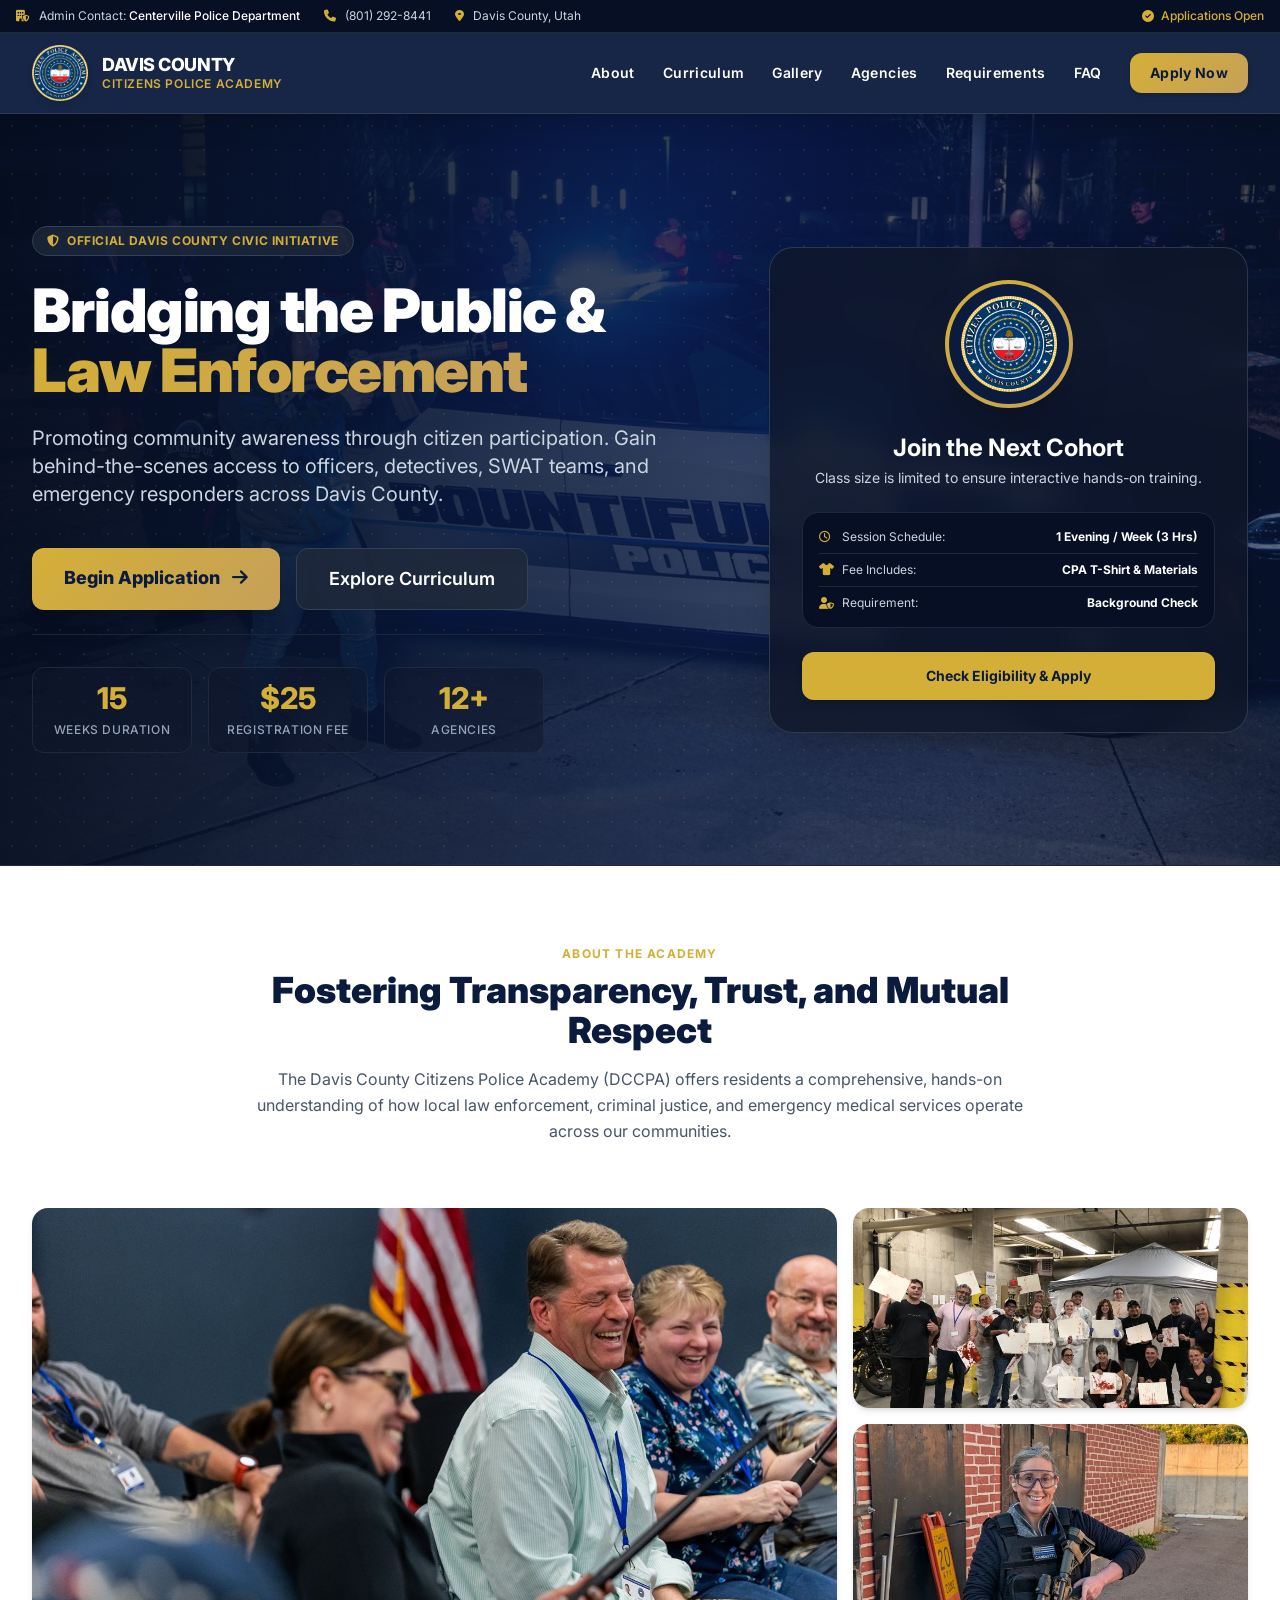
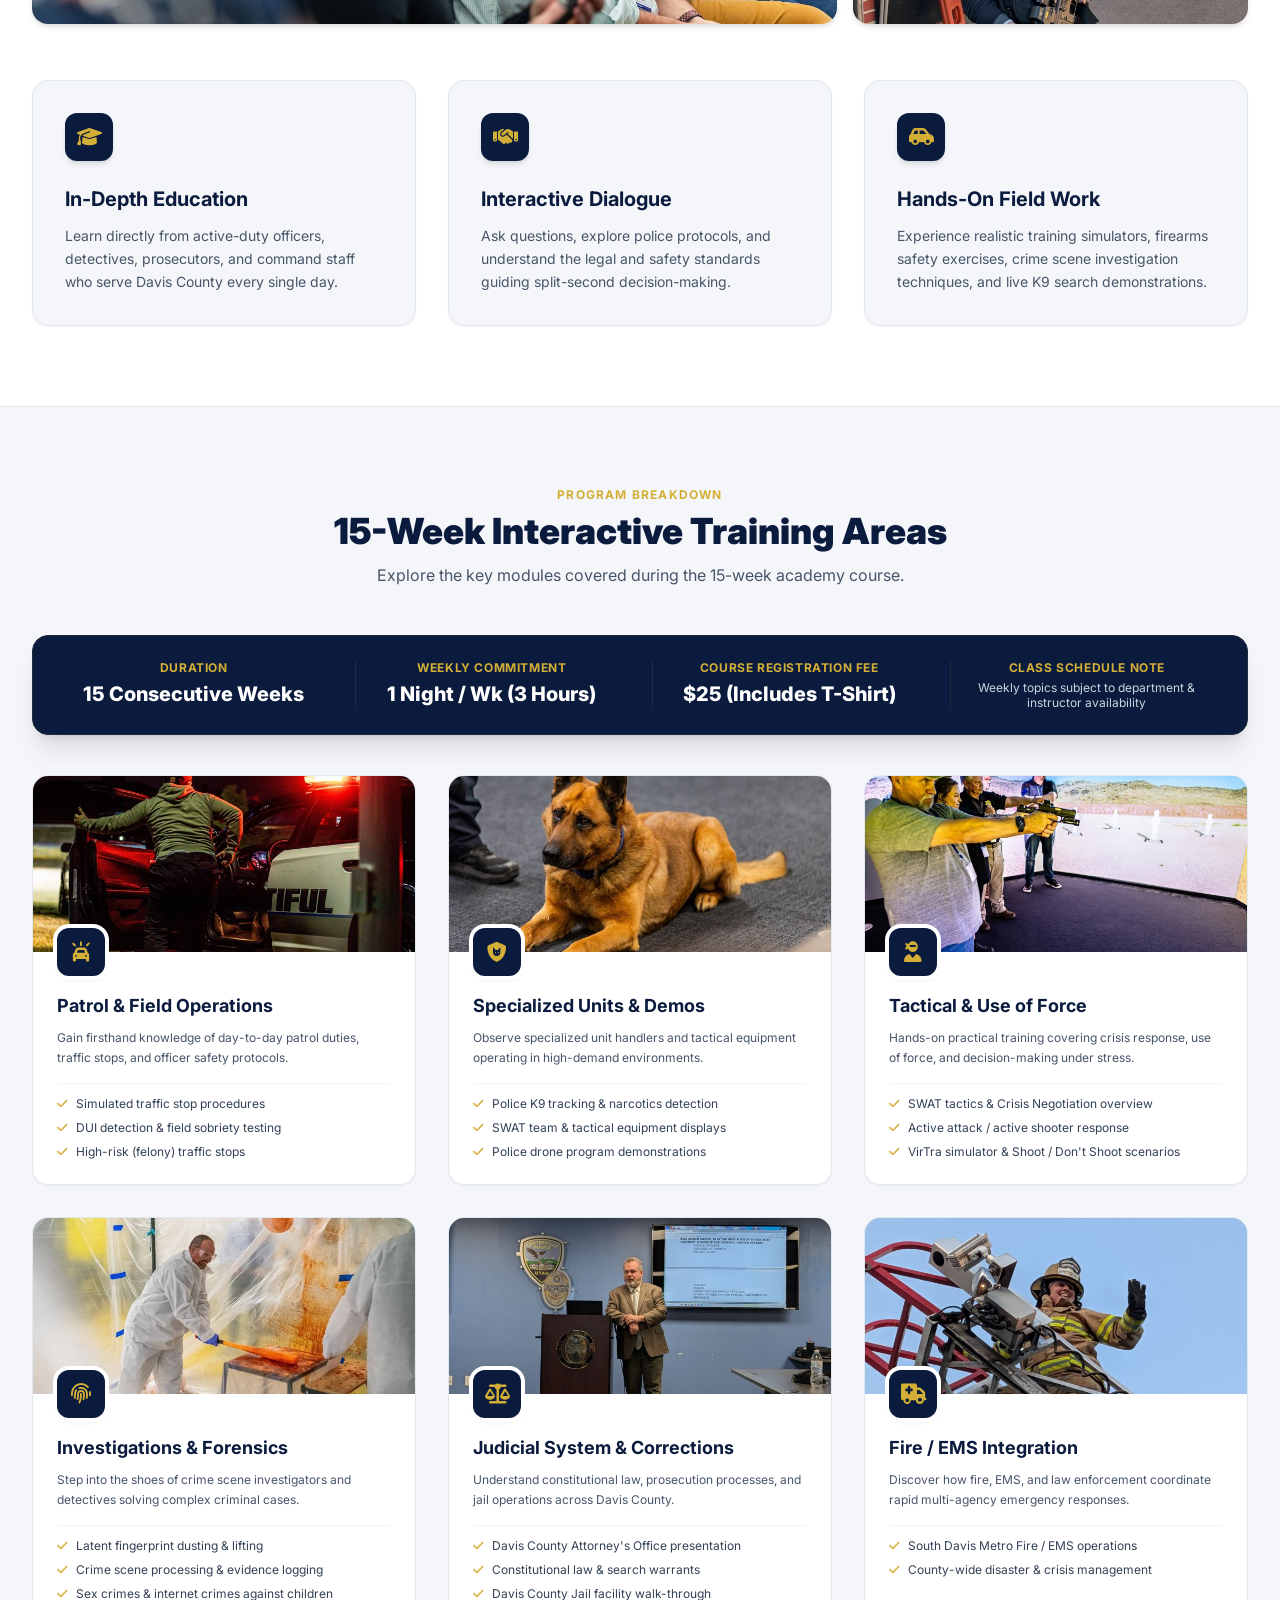
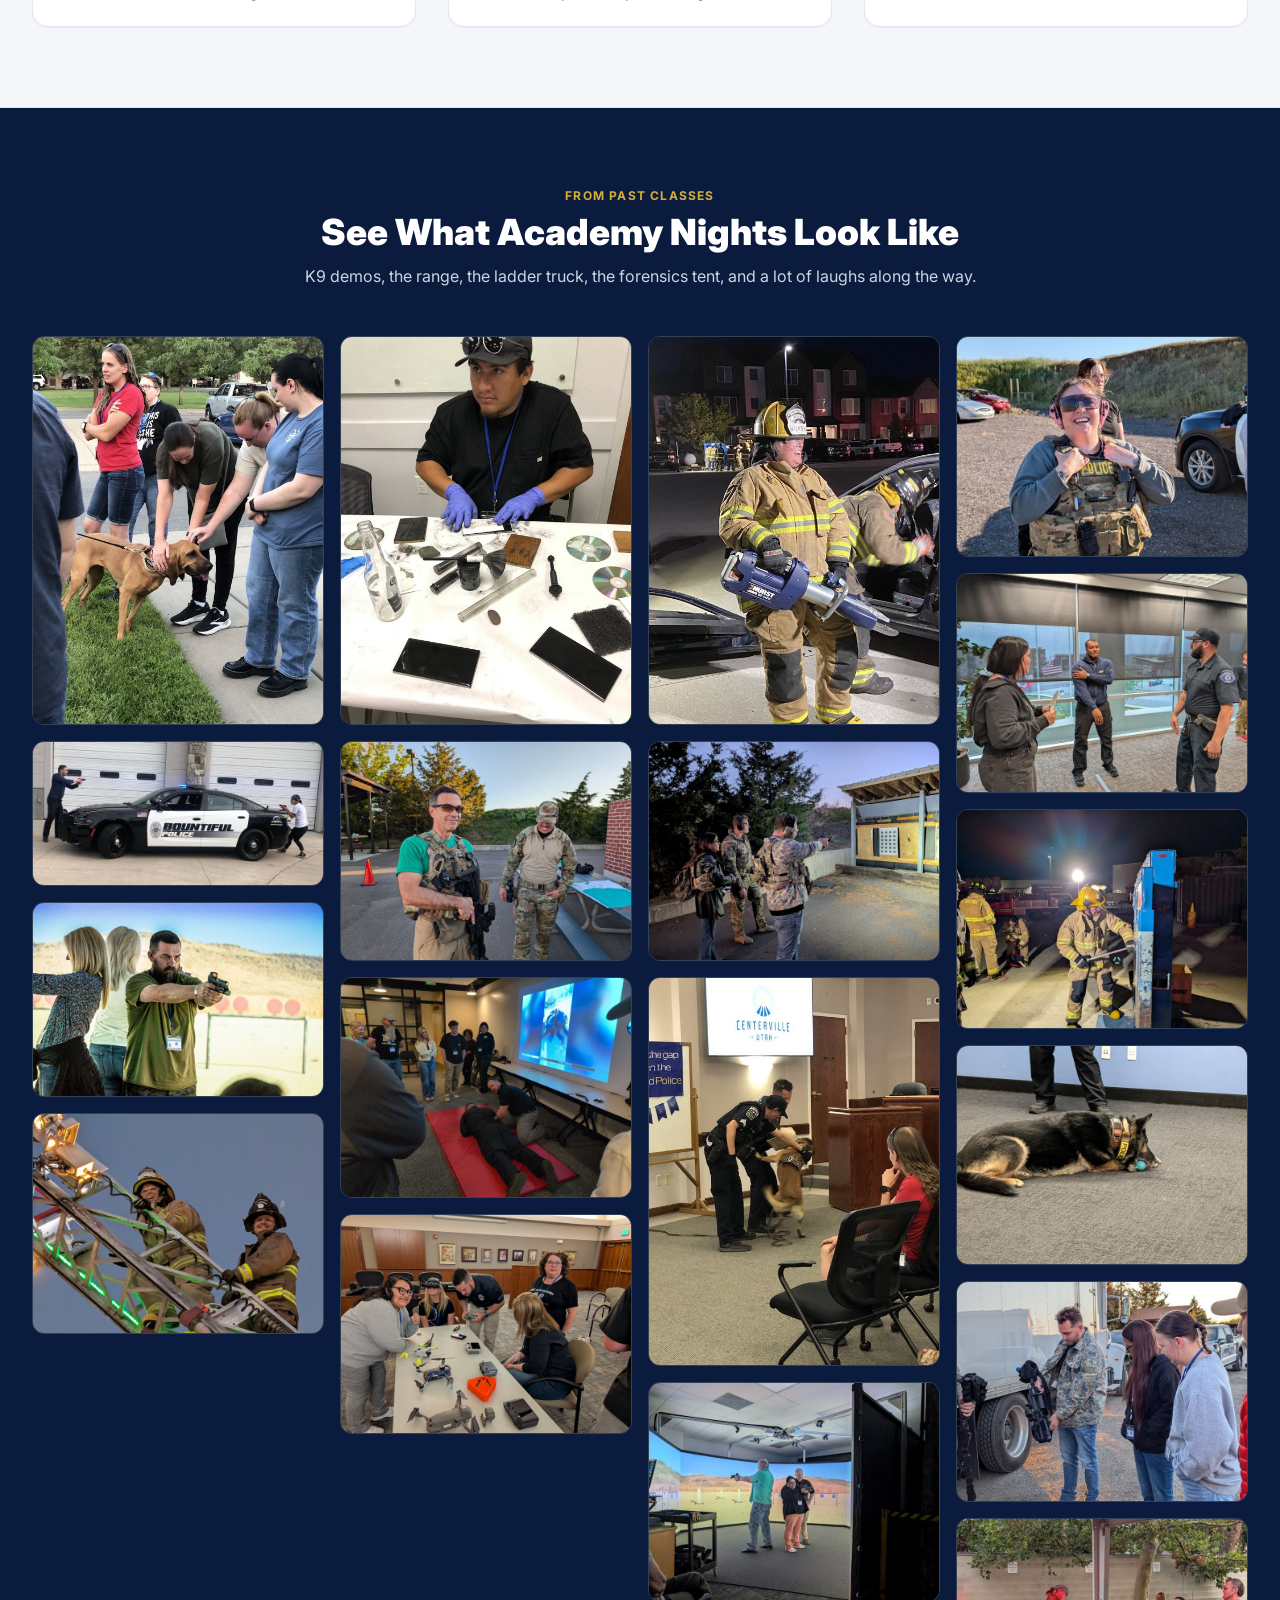
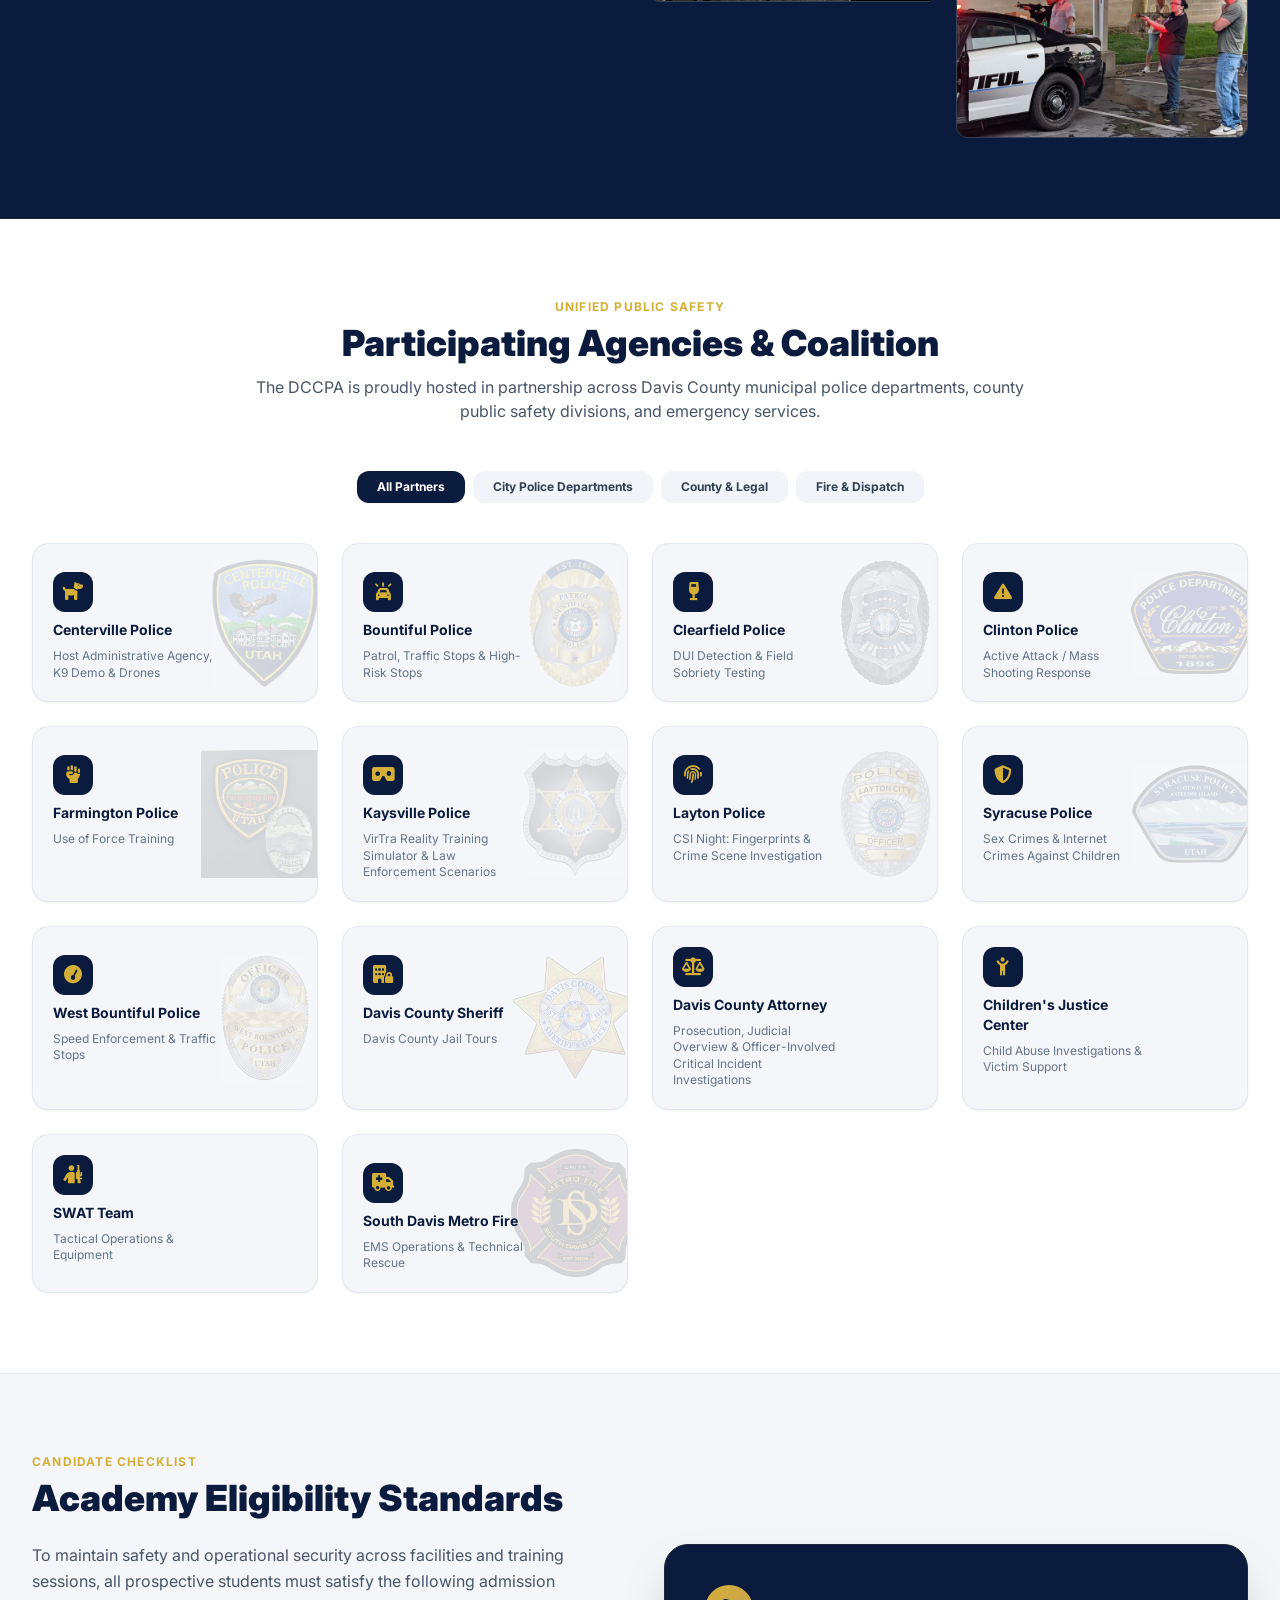
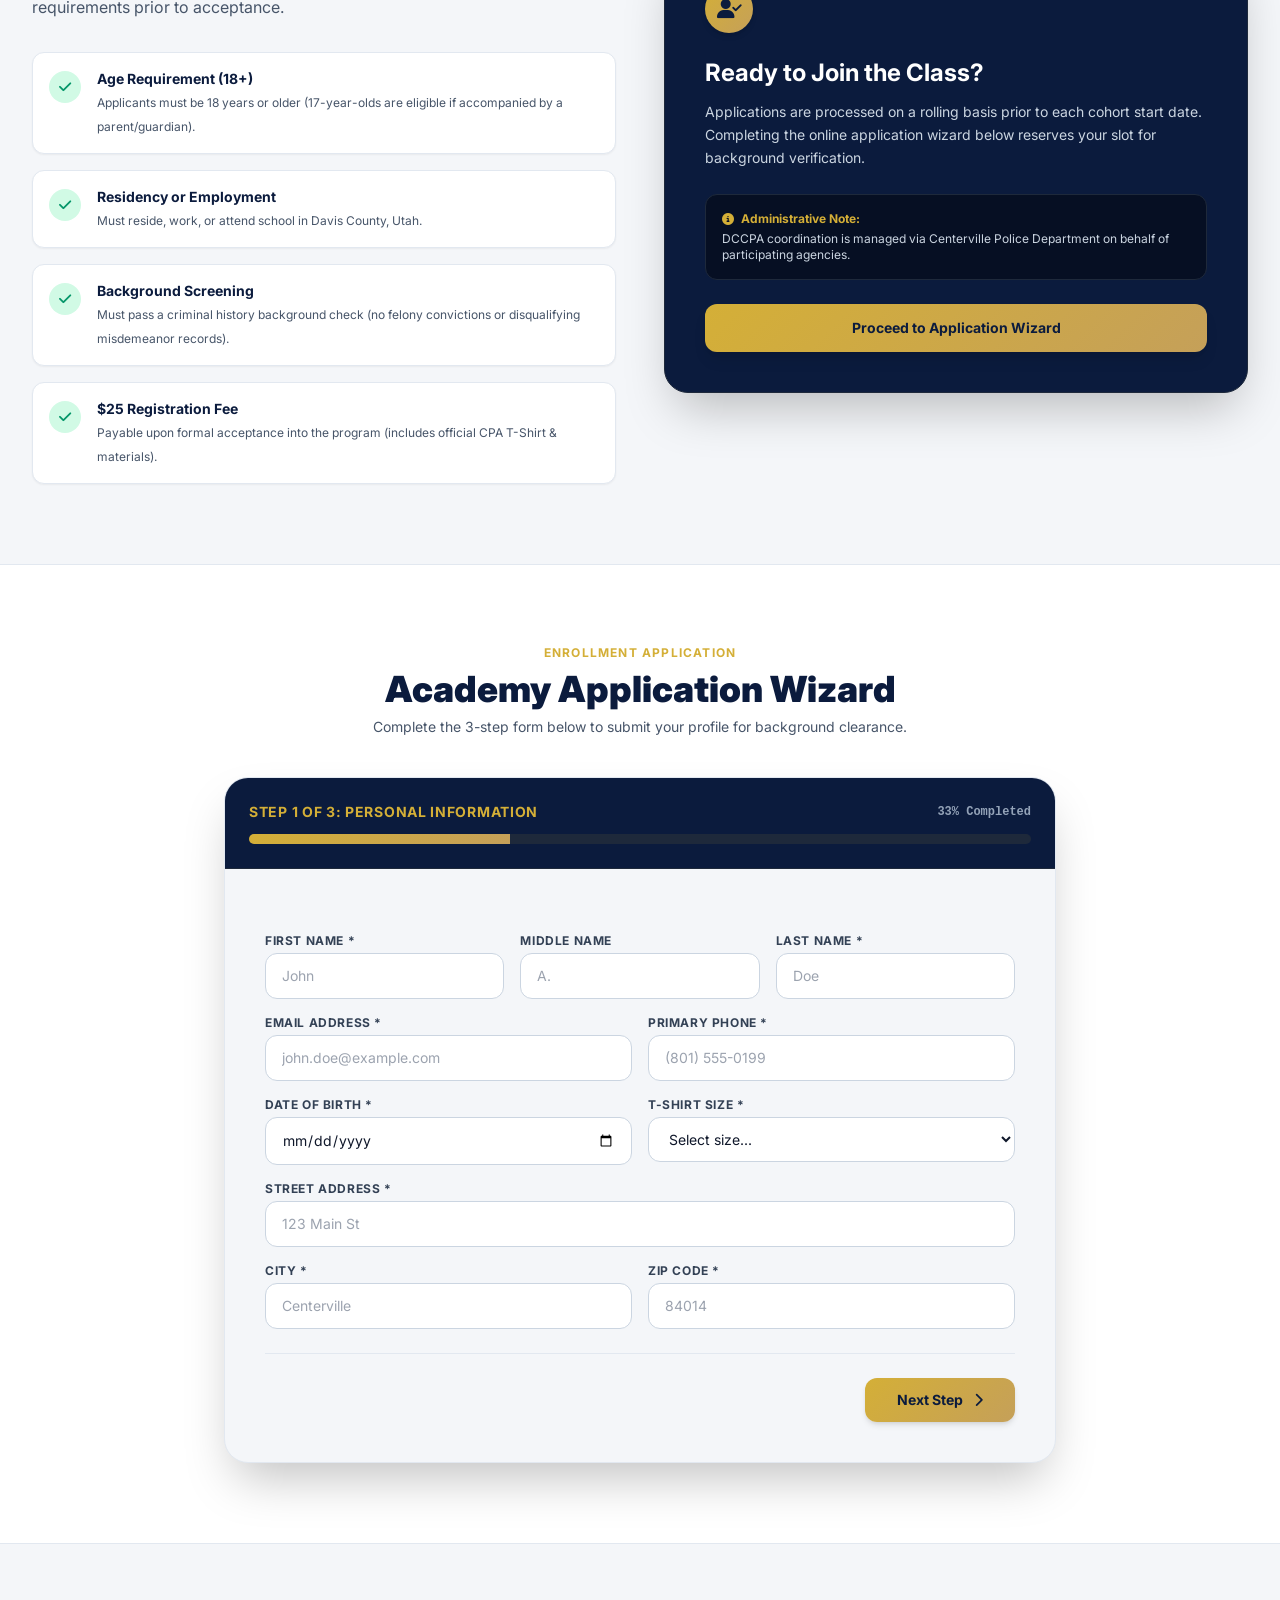
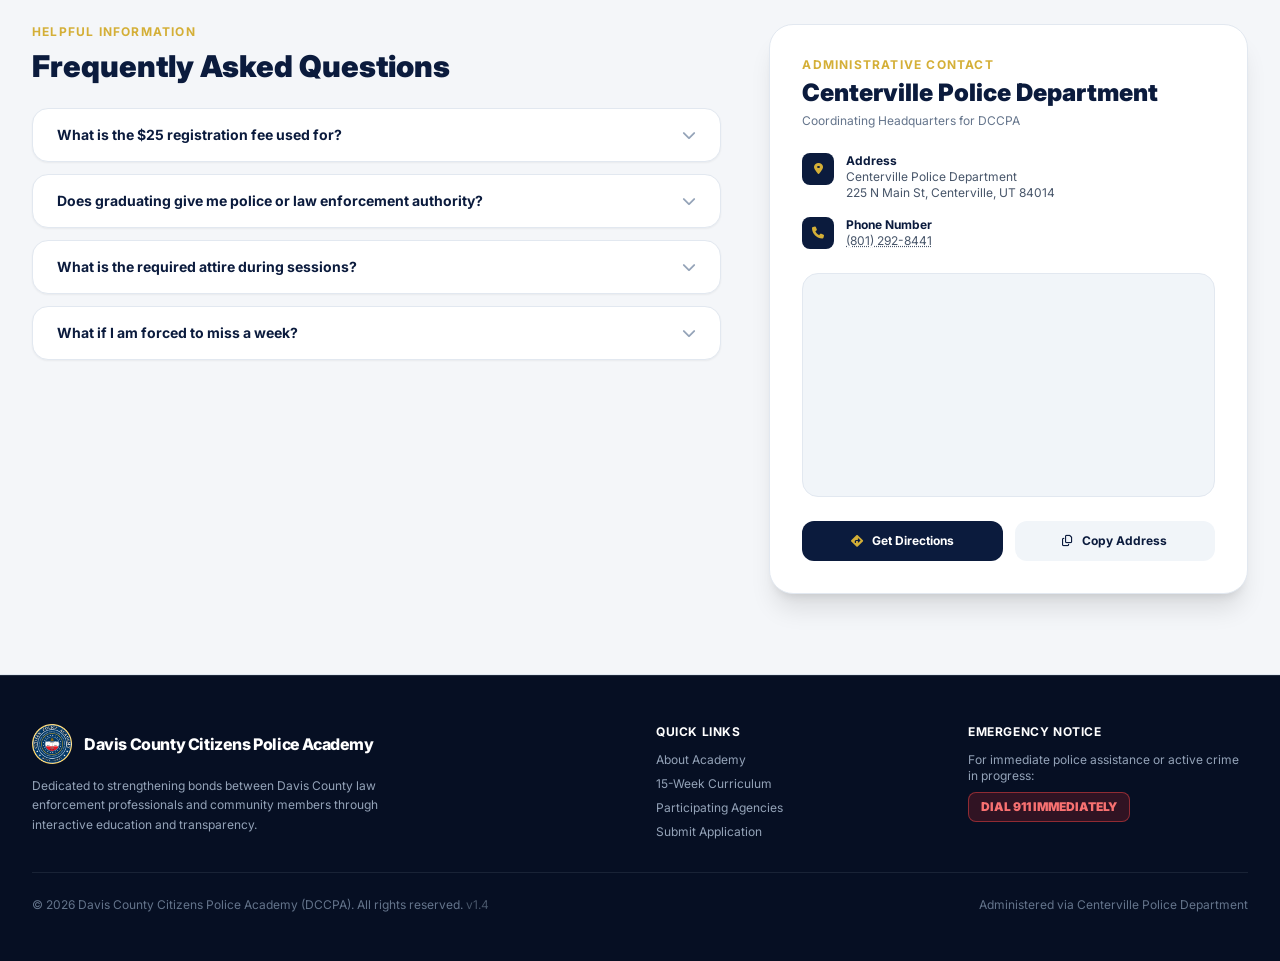
==== commit 3de83b21: "v1.4: Content updates from staff review and split address fields Co-Authored-By: Claude Opus 5.5 <no" ====
--- a/index.html
+++ b/index.html
@@ -258,7 +258,7 @@
                     </div>
                     <h4 class="text-xl font-bold text-dccpa-navy mb-3">Hands-On Field Work</h4>
                     <p class="text-slate-600 text-sm leading-relaxed">
-                        Experience EVOC driving simulators, firearms safety exercises, crime scene investigation techniques, and live K9 search demonstrations.
+                        Experience realistic training simulators, firearms safety exercises, crime scene investigation techniques, and live K9 search demonstrations.
                     </p>
                 </div>
             </div>
@@ -315,7 +315,7 @@
                     <ul class="space-y-2 text-xs text-slate-700 border-t border-slate-100 pt-3">
                         <li class="flex items-center"><i class="fa-solid fa-check text-dccpa-gold mr-2"></i> Simulated traffic stop procedures</li>
                         <li class="flex items-center"><i class="fa-solid fa-check text-dccpa-gold mr-2"></i> DUI detection & field sobriety testing</li>
-                        <li class="flex items-center"><i class="fa-solid fa-check text-dccpa-gold mr-2"></i> Ride-along orientation & safety training</li>
+                        <li class="flex items-center"><i class="fa-solid fa-check text-dccpa-gold mr-2"></i> High-risk (felony) traffic stops</li>
                     </ul>
                     </div>
                 </div>
@@ -335,8 +335,8 @@
                     </p>
                     <ul class="space-y-2 text-xs text-slate-700 border-t border-slate-100 pt-3">
                         <li class="flex items-center"><i class="fa-solid fa-check text-dccpa-gold mr-2"></i> Police K9 tracking & narcotics detection</li>
-                        <li class="flex items-center"><i class="fa-solid fa-check text-dccpa-gold mr-2"></i> Search & Rescue (SAR) capabilities</li>
-                        <li class="flex items-center"><i class="fa-solid fa-check text-dccpa-gold mr-2"></i> Bomb squad & tactical equipment displays</li>
+                        <li class="flex items-center"><i class="fa-solid fa-check text-dccpa-gold mr-2"></i> SWAT team & tactical equipment displays</li>
+                        <li class="flex items-center"><i class="fa-solid fa-check text-dccpa-gold mr-2"></i> Police drone program demonstrations</li>
                     </ul>
                     </div>
                 </div>
@@ -350,14 +350,14 @@
                     <div class="w-12 h-12 bg-dccpa-navy text-dccpa-gold rounded-xl flex items-center justify-center text-xl mb-4 -mt-6 relative ring-4 ring-white shadow-md">
                         <i class="fa-solid fa-user-ninja"></i>
                     </div>
-                    <h4 class="text-lg font-bold text-dccpa-navy mb-2">Tactical & EVOC Simulator</h4>
+                    <h4 class="text-lg font-bold text-dccpa-navy mb-2">Tactical & Use of Force</h4>
                     <p class="text-slate-600 text-xs leading-relaxed mb-4">
-                        Hands-on practical training covering crisis response, driving dynamics, and decision-making under stress.
+                        Hands-on practical training covering crisis response, use of force, and decision-making under stress.
                     </p>
                     <ul class="space-y-2 text-xs text-slate-700 border-t border-slate-100 pt-3">
                         <li class="flex items-center"><i class="fa-solid fa-check text-dccpa-gold mr-2"></i> SWAT tactics & Crisis Negotiation overview</li>
-                        <li class="flex items-center"><i class="fa-solid fa-check text-dccpa-gold mr-2"></i> EVOC emergency driving simulator</li>
-                        <li class="flex items-center"><i class="fa-solid fa-check text-dccpa-gold mr-2"></i> Shoot / Don't Shoot interactive range exercise</li>
+                        <li class="flex items-center"><i class="fa-solid fa-check text-dccpa-gold mr-2"></i> Active attack / active shooter response</li>
+                        <li class="flex items-center"><i class="fa-solid fa-check text-dccpa-gold mr-2"></i> VirTra simulator & Shoot / Don't Shoot scenarios</li>
                     </ul>
                     </div>
                 </div>
@@ -378,7 +378,7 @@
                     <ul class="space-y-2 text-xs text-slate-700 border-t border-slate-100 pt-3">
                         <li class="flex items-center"><i class="fa-solid fa-check text-dccpa-gold mr-2"></i> Latent fingerprint dusting & lifting</li>
                         <li class="flex items-center"><i class="fa-solid fa-check text-dccpa-gold mr-2"></i> Crime scene processing & evidence logging</li>
-                        <li class="flex items-center"><i class="fa-solid fa-check text-dccpa-gold mr-2"></i> Narcotics & Special Victims Unit (SVU) briefs</li>
+                        <li class="flex items-center"><i class="fa-solid fa-check text-dccpa-gold mr-2"></i> Sex crimes & internet crimes against children</li>
                     </ul>
                     </div>
                 </div>
@@ -411,14 +411,13 @@
                     </div>
                     <div class="p-6 pt-0 flex-1">
                     <div class="w-12 h-12 bg-dccpa-navy text-dccpa-gold rounded-xl flex items-center justify-center text-xl mb-4 -mt-6 relative ring-4 ring-white shadow-md">
-                        <i class="fa-solid fa-headset"></i>
-                    </div>
-                    <h4 class="text-lg font-bold text-dccpa-navy mb-2">Dispatch & Fire / EMS Integration</h4>
+                        <i class="fa-solid fa-truck-medical"></i>
+                    </div>
+                    <h4 class="text-lg font-bold text-dccpa-navy mb-2">Fire / EMS Integration</h4>
                     <p class="text-slate-600 text-xs leading-relaxed mb-4">
-                        Discover how 911 communications centers coordinate rapid multi-agency emergency responses.
+                        Discover how fire, EMS, and law enforcement coordinate rapid multi-agency emergency responses.
                     </p>
                     <ul class="space-y-2 text-xs text-slate-700 border-t border-slate-100 pt-3">
-                        <li class="flex items-center"><i class="fa-solid fa-check text-dccpa-gold mr-2"></i> 911 dispatch center tour & call routing</li>
                         <li class="flex items-center"><i class="fa-solid fa-check text-dccpa-gold mr-2"></i> South Davis Metro Fire / EMS operations</li>
                         <li class="flex items-center"><i class="fa-solid fa-check text-dccpa-gold mr-2"></i> County-wide disaster & crisis management</li>
                     </ul>
@@ -478,7 +477,7 @@
                     <h2 class="text-xs font-bold text-dccpa-gold uppercase tracking-widest mb-2">Candidate Checklist</h2>
                     <h3 class="text-3xl sm:text-4xl font-black text-dccpa-navy mb-6">Academy Eligibility Standards</h3>
                     <p class="text-slate-600 mb-8 leading-relaxed">
-                        To maintain safety and operational security across facilities and ride-alongs, all prospective students must satisfy the following admission requirements prior to acceptance.
+                        To maintain safety and operational security across facilities and training sessions, all prospective students must satisfy the following admission requirements prior to acceptance.
                     </p>
 
                     <div class="space-y-4">
@@ -625,9 +624,22 @@
                         </div>
 
                         <div>
-                            <label class="block text-xs font-bold uppercase tracking-wider text-slate-700 mb-1">Street Address (Davis County) *</label>
-                            <input type="text" id="address" name="address" required class="w-full px-4 py-3 rounded-xl border border-slate-300 focus:ring-2 focus:ring-dccpa-gold focus:outline-none text-slate-900 text-sm" placeholder="123 Main St, City, ZIP">
-                        </div>
+                            <label for="street" class="block text-xs font-bold uppercase tracking-wider text-slate-700 mb-1">Street Address *</label>
+                            <input type="text" id="street" required maxlength="120" autocomplete="street-address" class="w-full px-4 py-3 rounded-xl border border-slate-300 focus:ring-2 focus:ring-dccpa-gold focus:outline-none text-slate-900 text-sm" placeholder="123 Main St">
+                        </div>
+
+                        <div class="grid sm:grid-cols-2 gap-4">
+                            <div>
+                                <label for="city" class="block text-xs font-bold uppercase tracking-wider text-slate-700 mb-1">City *</label>
+                                <input type="text" id="city" required maxlength="50" autocomplete="address-level2" class="w-full px-4 py-3 rounded-xl border border-slate-300 focus:ring-2 focus:ring-dccpa-gold focus:outline-none text-slate-900 text-sm" placeholder="Centerville">
+                            </div>
+                            <div>
+                                <label for="zip" class="block text-xs font-bold uppercase tracking-wider text-slate-700 mb-1">ZIP Code *</label>
+                                <input type="text" id="zip" required inputmode="numeric" pattern="\d{5}(-\d{4})?" maxlength="10" autocomplete="postal-code" title="Enter a 5-digit ZIP code" class="w-full px-4 py-3 rounded-xl border border-slate-300 focus:ring-2 focus:ring-dccpa-gold focus:outline-none text-slate-900 text-sm" placeholder="84014">
+                            </div>
+                        </div>
+                        <!-- Street, City and ZIP are combined into this one field on submit, so the Sheet and Apps Script stay unchanged -->
+                        <input type="hidden" id="address" name="address">
                     </div>
 
                     <!-- STEP 2: Background & Contacts -->
@@ -693,7 +705,7 @@
                             <label class="flex items-start space-x-3 cursor-pointer">
                                 <input type="checkbox" id="consentFee" name="consentFee" value="Yes" required class="mt-1 h-4 w-4 rounded border-slate-300 text-dccpa-navy focus:ring-dccpa-gold">
                                 <span class="text-xs text-slate-600 leading-normal">
-                                    I understand that a $25 registration fee (covering my academy T-shirt and course supplies) will be due upon formal acceptance into the program. *
+                                    I understand that a $25 registration fee (covering my academy T-shirt and training materials) will be due upon formal acceptance into the program. *
                                 </span>
                             </label>
                         </div>
@@ -757,7 +769,7 @@
                                 <i class="fa-solid fa-chevron-down text-slate-400" id="faqIcon-1"></i>
                             </button>
                             <div class="hidden px-6 py-4 border-t border-slate-100 text-xs text-slate-600 leading-relaxed bg-slate-50" id="faqContent-1">
-                                The non-refundable $25 registration fee is payable upon acceptance and directly covers your official Citizens Police Academy T-shirt, course binder, and student training materials.
+                                The non-refundable $25 registration fee is payable upon acceptance and directly covers your official Citizens Police Academy T-shirt (presented at graduation) and student training materials.
                             </div>
                         </div>
 
@@ -777,7 +789,7 @@
                                 <i class="fa-solid fa-chevron-down text-slate-400" id="faqIcon-3"></i>
                             </button>
                             <div class="hidden px-6 py-4 border-t border-slate-100 text-xs text-slate-600 leading-relaxed bg-slate-50" id="faqContent-3">
-                                Casual, comfortable clothing (jeans/khakis and closed-toe footwear) is standard. Your CPA T-shirt will be worn for group activities and range/EVOC demonstration days.
+                                Casual, comfortable clothing (jeans/khakis and closed-toe footwear) is standard. Please wear your academy ID badge to every session.
                             </div>
                         </div>
 
@@ -787,7 +799,7 @@
                                 <i class="fa-solid fa-chevron-down text-slate-400" id="faqIcon-4"></i>
                             </button>
                             <div class="hidden px-6 py-4 border-t border-slate-100 text-xs text-slate-600 leading-relaxed bg-slate-50" id="faqContent-4">
-                                Attendance at weekly sessions is essential. To earn a graduation certificate, students are allowed no more than two excused absences over the 15-week duration.
+                                Attendance at weekly sessions is essential. To earn a graduation certificate, students are allowed no more than three excused absences over the 15-week duration.
                             </div>
                         </div>
                     </div>
@@ -876,7 +888,7 @@
             </div>
 
             <div class="border-t border-slate-800/80 pt-6 text-center md:flex md:justify-between text-slate-500">
-                <p>&copy; 2026 Davis County Citizens Police Academy (DCCPA). All rights reserved. <span class="text-slate-600">v1.3</span></p>
+                <p>&copy; 2026 Davis County Citizens Police Academy (DCCPA). All rights reserved. <span class="text-slate-600">v1.4</span></p>
                 <p class="mt-2 md:mt-0">Administered via Centerville Police Department</p>
             </div>
         </div>
@@ -927,17 +939,19 @@
 
         // Participating Agencies Data Structure
         const agenciesData = [
-            { name: "Centerville Police", seal: "centerville", category: "city", role: "Host Administrative Agency, K9 Demo & Prosecutor Session", icon: "fa-dog" },
-            { name: "Bountiful Police", seal: "bountiful", category: "city", role: "High-Risk (Felony) Traffic Stops", icon: "fa-car-on" },
-            { name: "Clearfield Police", seal: "clearfield", category: "city", role: "Patrol & Traffic Stop Simulations", icon: "fa-car" },
-            { name: "Clinton Police", seal: "clinton", category: "city", role: "Community Policing & School Safety", icon: "fa-user-shield" },
+            { name: "Centerville Police", seal: "centerville", category: "city", role: "Host Administrative Agency, K9 Demo & Drones", icon: "fa-dog" },
+            { name: "Bountiful Police", seal: "bountiful", category: "city", role: "Patrol, Traffic Stops & High-Risk Stops", icon: "fa-car-on" },
+            { name: "Clearfield Police", seal: "clearfield", category: "city", role: "DUI Detection & Field Sobriety Testing", icon: "fa-wine-glass" },
+            { name: "Clinton Police", seal: "clinton", category: "city", role: "Active Attack / Mass Shooting Response", icon: "fa-triangle-exclamation" },
             { name: "Farmington Police", seal: "farmington", category: "city", role: "Use of Force Training", icon: "fa-hand-fist" },
-            { name: "Kaysville Police", seal: "kaysville", category: "city", role: "Investigations & Forensics", icon: "fa-magnifying-glass" },
+            { name: "Kaysville Police", seal: "kaysville", category: "city", role: "VirTra Reality Training Simulator & Law Enforcement Scenarios", icon: "fa-vr-cardboard" },
             { name: "Layton Police", seal: "layton", category: "city", role: "CSI Night: Fingerprints & Crime Scene Investigation", icon: "fa-fingerprint" },
-            { name: "Syracuse Police", seal: "syracuse", category: "city", role: "Traffic Safety & EVOC Driving", icon: "fa-gauge-high" },
-            { name: "West Bountiful Police", seal: "west-bountiful", category: "city", role: "Drones, Speed Enforcement & Traffic Stops", icon: "fa-gauge-simple-high" },
+            { name: "Syracuse Police", seal: "syracuse", category: "city", role: "Sex Crimes & Internet Crimes Against Children", icon: "fa-shield-halved" },
+            { name: "West Bountiful Police", seal: "west-bountiful", category: "city", role: "Speed Enforcement & Traffic Stops", icon: "fa-gauge-simple-high" },
             { name: "Davis County Sheriff", seal: "davis-county-sheriff", category: "county", role: "Davis County Jail Tours", icon: "fa-building-lock" },
-            { name: "Davis County Attorney", category: "county", role: "Prosecution & Judicial Overview", icon: "fa-scale-balanced" },
+            { name: "Davis County Attorney", category: "county", role: "Prosecution, Judicial Overview & Officer-Involved Critical Incident Investigations", icon: "fa-scale-balanced" },
+            { name: "Children's Justice Center", category: "county", role: "Child Abuse Investigations & Victim Support", icon: "fa-child-reaching" },
+            { name: "SWAT Team", category: "county", role: "Tactical Operations & Equipment", icon: "fa-person-rifle" },
             { name: "South Davis Metro Fire", seal: "south-davis-metro-fire", category: "fire", role: "EMS Operations & Technical Rescue", icon: "fa-truck-medical" }
         ];
 
@@ -945,22 +959,22 @@
         const galleryPhotos = [
             { file: "k9-meet", alt: "Students meeting a police K9 outdoors" },
             { file: "patrol-traffic-stop", alt: "Students running a simulated traffic stop beside a Bountiful Police car" },
-            { file: "range-pistol", alt: "Students on the outdoor range with an instructor" },
-            { file: "fire-ladder-pair", alt: "Two students in turnout gear on the ladder truck" },
-            { file: "evidence-table", alt: "Evidence technician dusting items for fingerprints" },
+            { file: "range-pistol", alt: "Student on the shooting range simulator" },
+            { file: "fire-ladder-pair", alt: "Student in turnout gear on the ladder truck with a firefighter" },
+            { file: "evidence-table", alt: "Student dusting items for fingerprints" },
             { file: "swat-gear", alt: "Student trying on SWAT gear alongside a team member" },
-            { file: "first-aid", alt: "Instructor demonstrating emergency first aid to the class" },
+            { file: "first-aid", alt: "Instructor demonstrating arrest techniques to the class" },
             { file: "drones", alt: "Students examining police drones on a table" },
-            { file: "extrication-tool", alt: "Firefighter holding a hydraulic rescue tool at night" },
-            { file: "range-dusk", alt: "Students with SWAT instructors at the range at dusk" },
+            { file: "extrication-tool", alt: "Student in turnout gear holding the Jaws of Life" },
+            { file: "range-dusk", alt: "Students with SWAT instructors at the range" },
             { file: "k9-centerville", alt: "K9 handler demonstration in the Centerville council room" },
-            { file: "sim-room", alt: "Students inside the use-of-force simulator room" },
-            { file: "student-police-vest", alt: "Student grinning in a police vest and ear protection" },
-            { file: "defensive-tactics", alt: "Officers demonstrating defensive tactics to a student" },
+            { file: "sim-room", alt: "Students inside the shooting range simulator" },
+            { file: "student-police-vest", alt: "Student in SWAT gear and ear protection" },
+            { file: "defensive-tactics", alt: "Students running a DUI test on a participant" },
             { file: "fire-forcible-entry", alt: "Student in turnout gear practicing forcible entry" },
-            { file: "k9-resting", alt: "Police K9 resting with its toy after a demonstration" },
-            { file: "swat-truck", alt: "SWAT team member showing equipment beside the armored truck" },
-            { file: "carport-scenario", alt: "Students practicing a traffic-stop scenario under the carport" }
+            { file: "k9-resting", alt: "Police K-9 (a.k.a. the fur missile) playing with its toy after a demonstration" },
+            { file: "swat-truck", alt: "SWAT team members showing students some of their equipment" },
+            { file: "carport-scenario", alt: "Students practicing a traffic stop scenario" }
         ];
         let lightboxIndex = 0;
 
@@ -1159,6 +1173,10 @@
             submitBtn.innerHTML = '<i class="fa-solid fa-spinner fa-spin mr-2"></i> Submitting...';
 
             try {
+                // Combine the address parts into the single "address" field the backend expects
+                document.getElementById('address').value = ['street', 'city', 'zip']
+                    .map(id => document.getElementById(id).value.trim()).join(', ');
+
                 // URL-encoded body = "simple" CORS request, so no preflight to Apps Script
                 const body = new URLSearchParams(new FormData(form));
                 const res = await fetch(GOOGLE_SHEET_APP_URL, { method: 'POST', body });
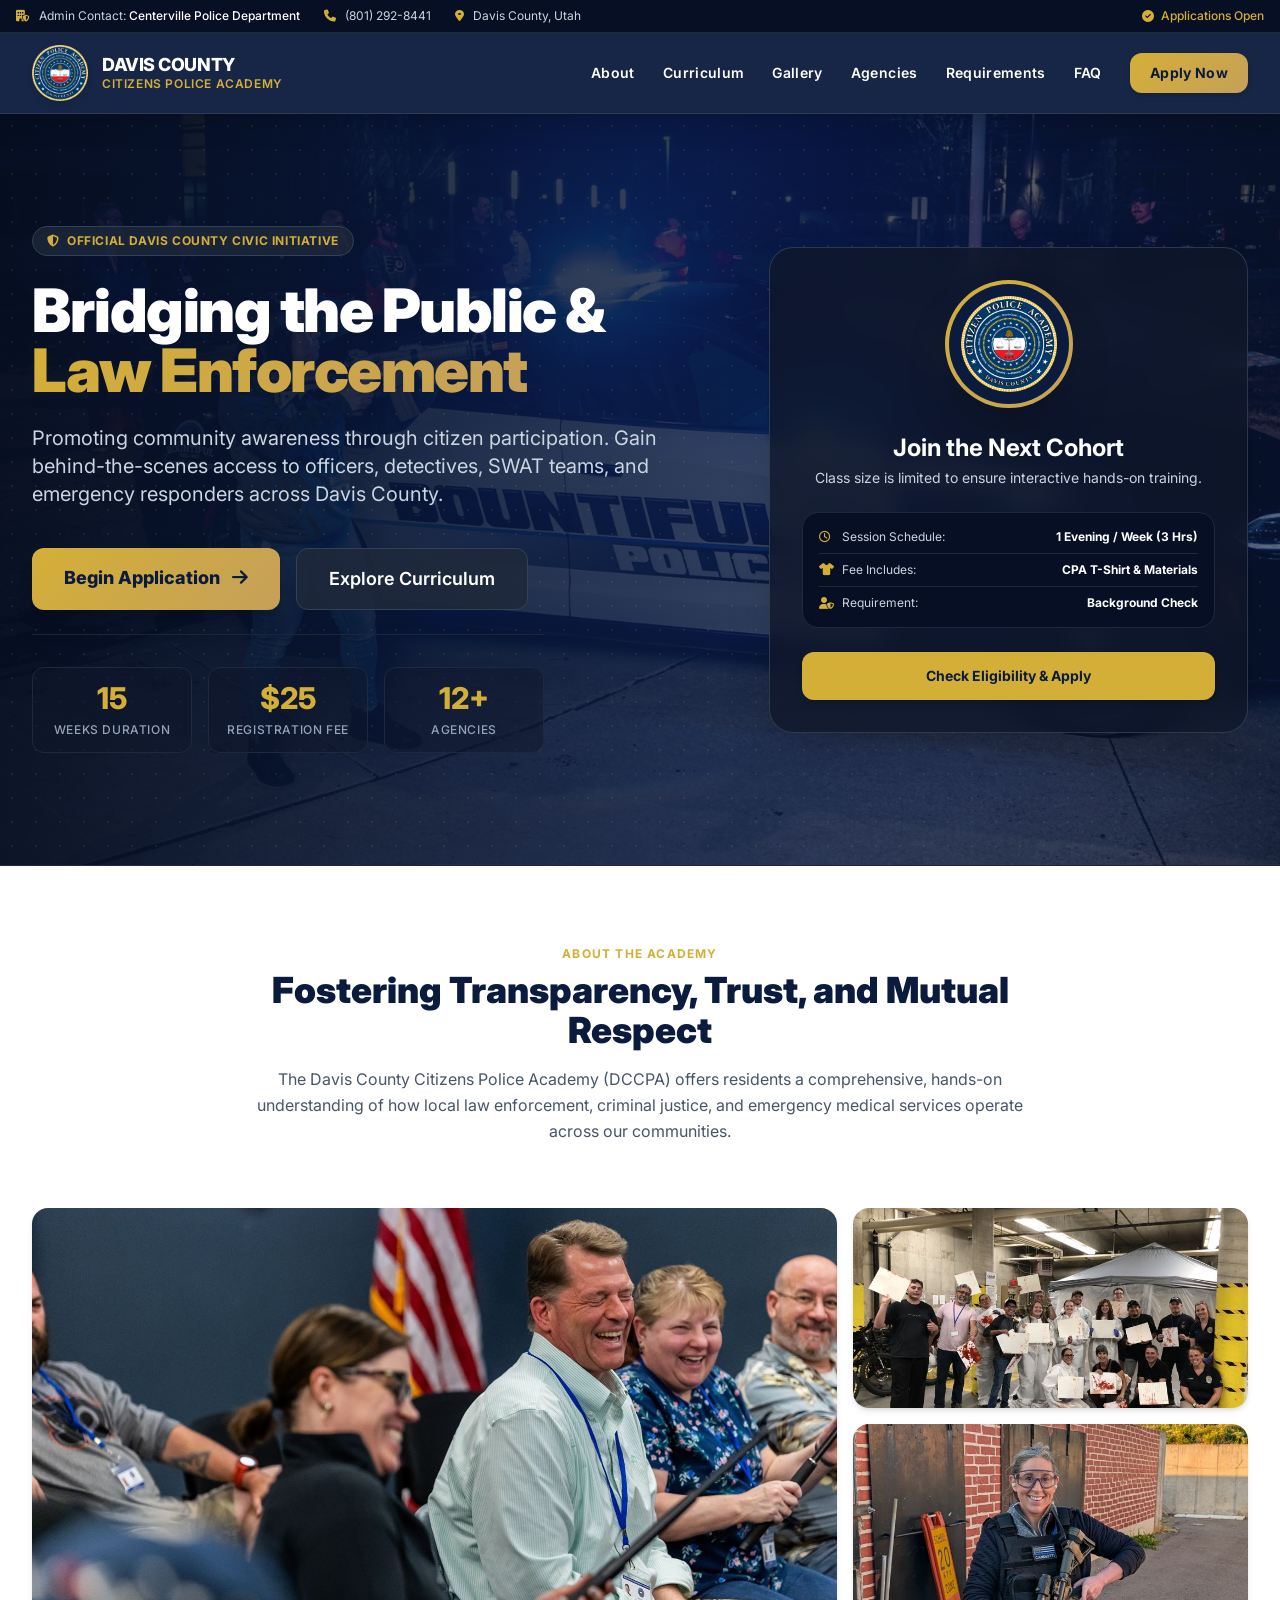
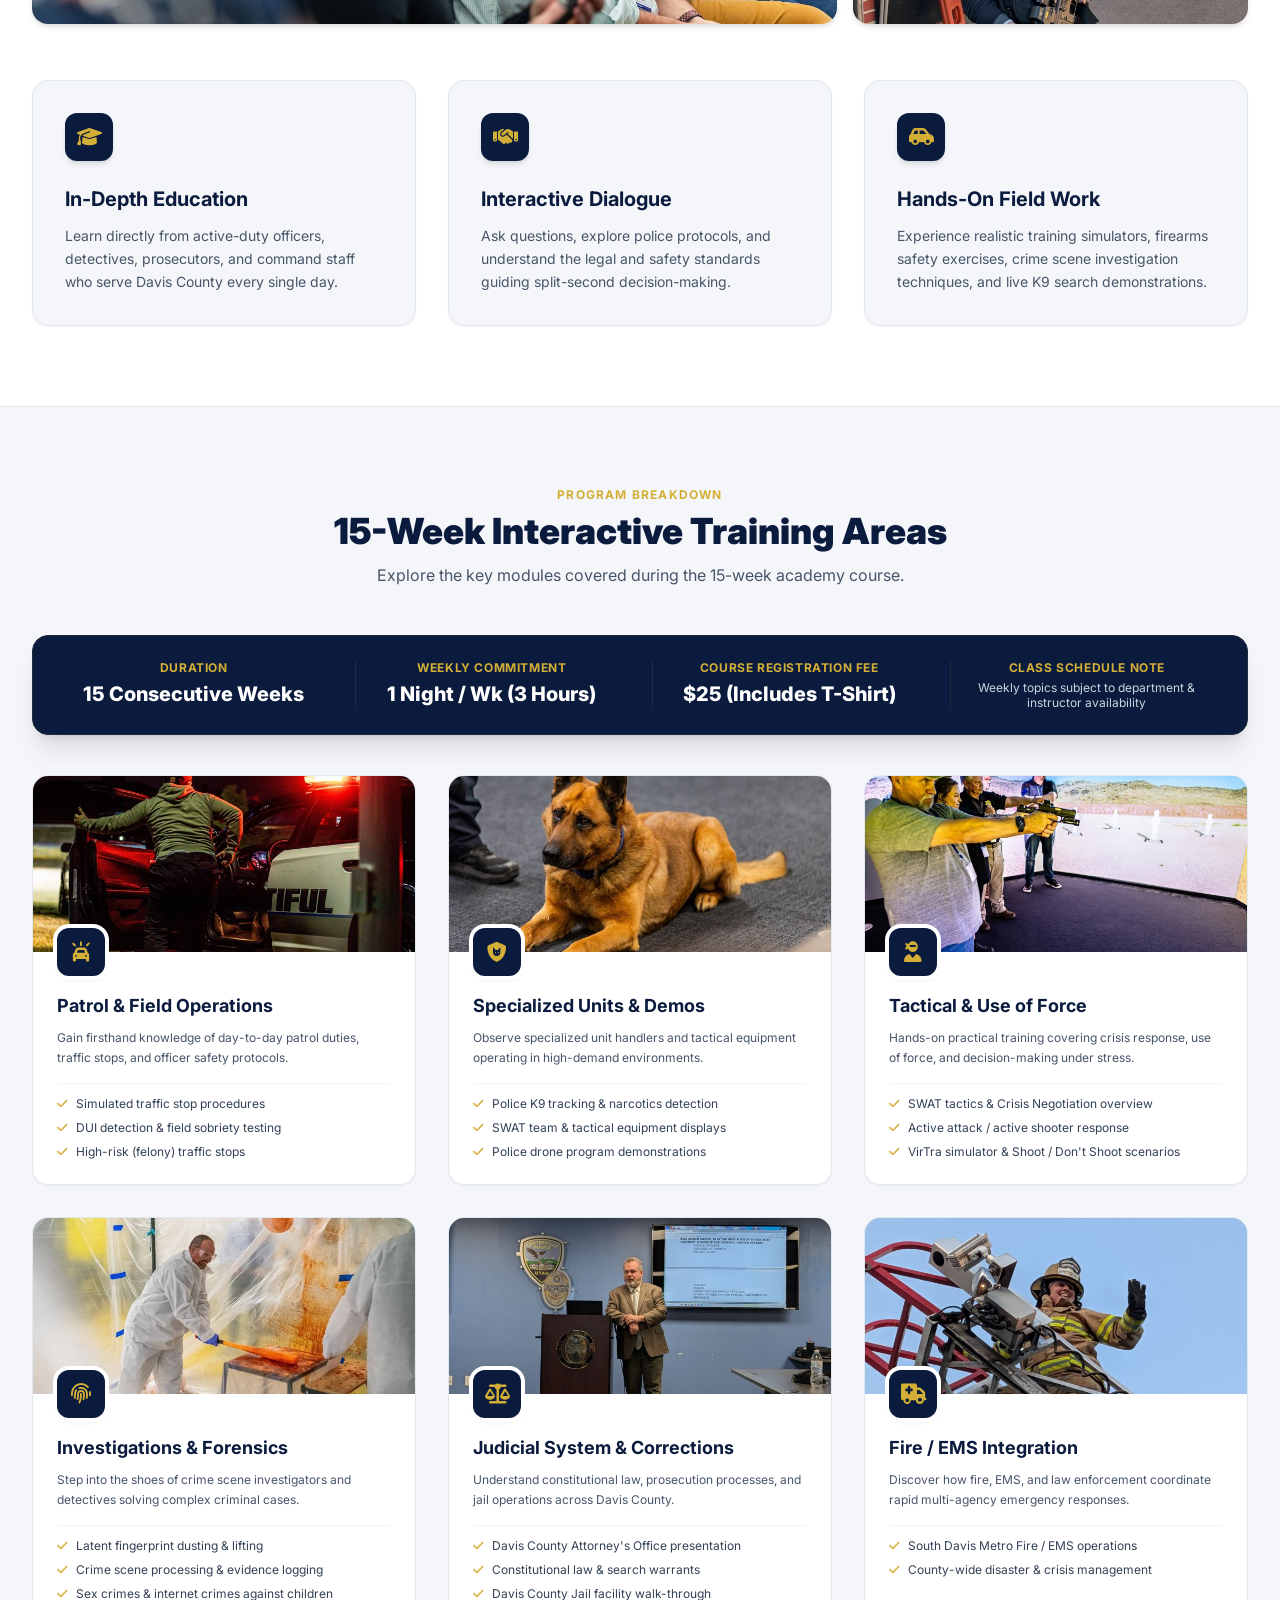
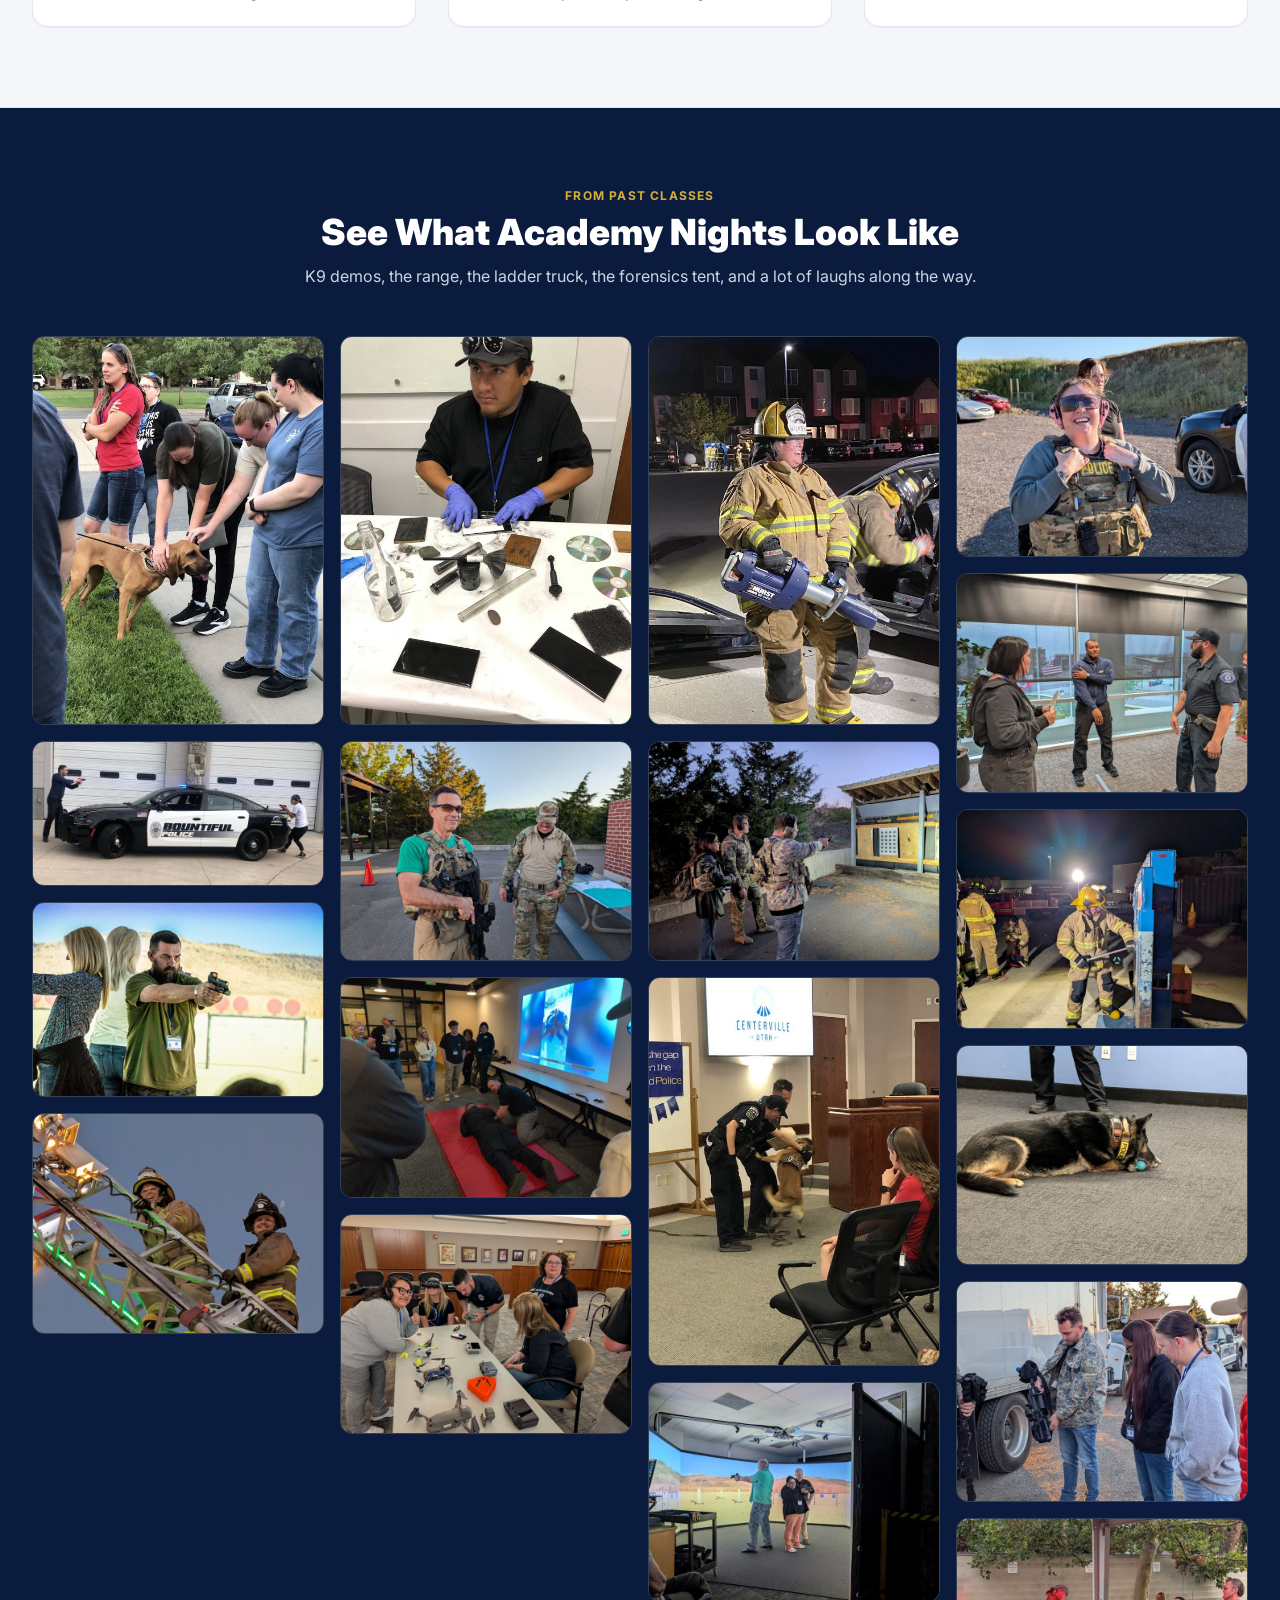
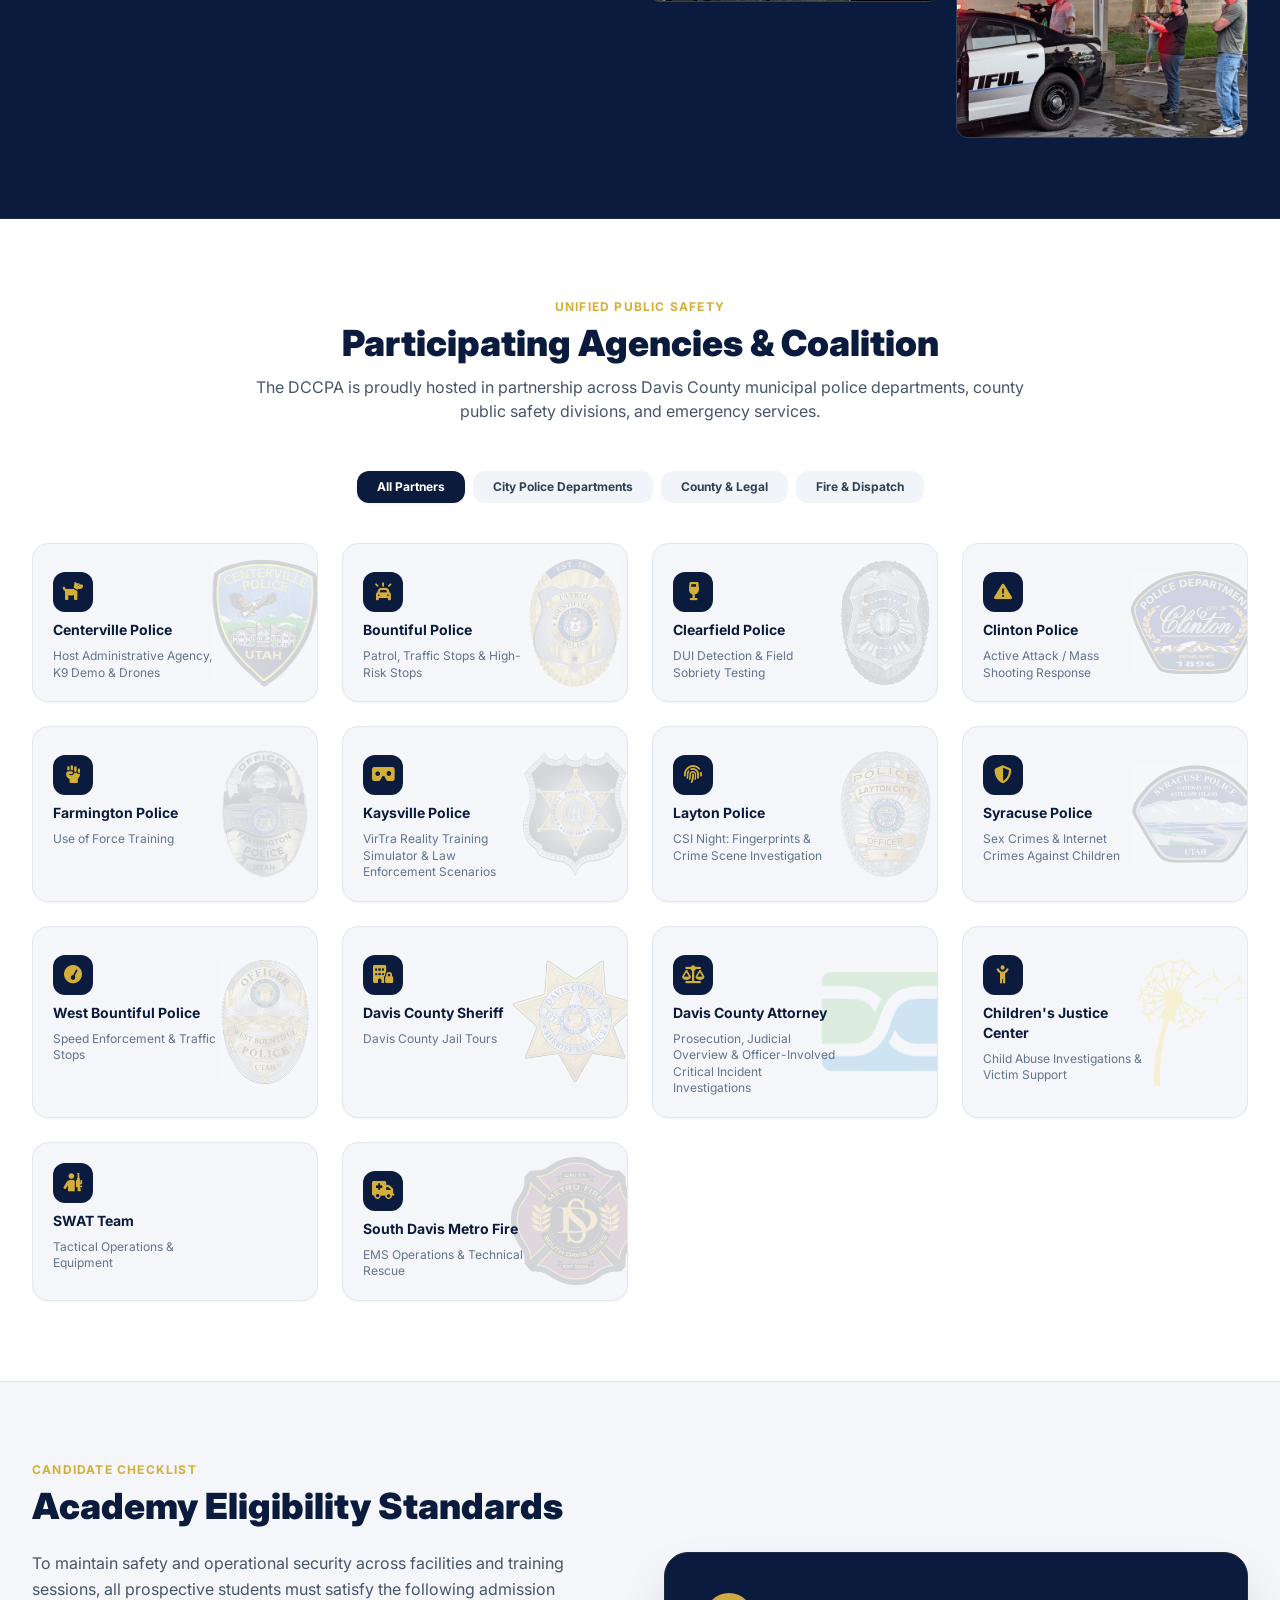
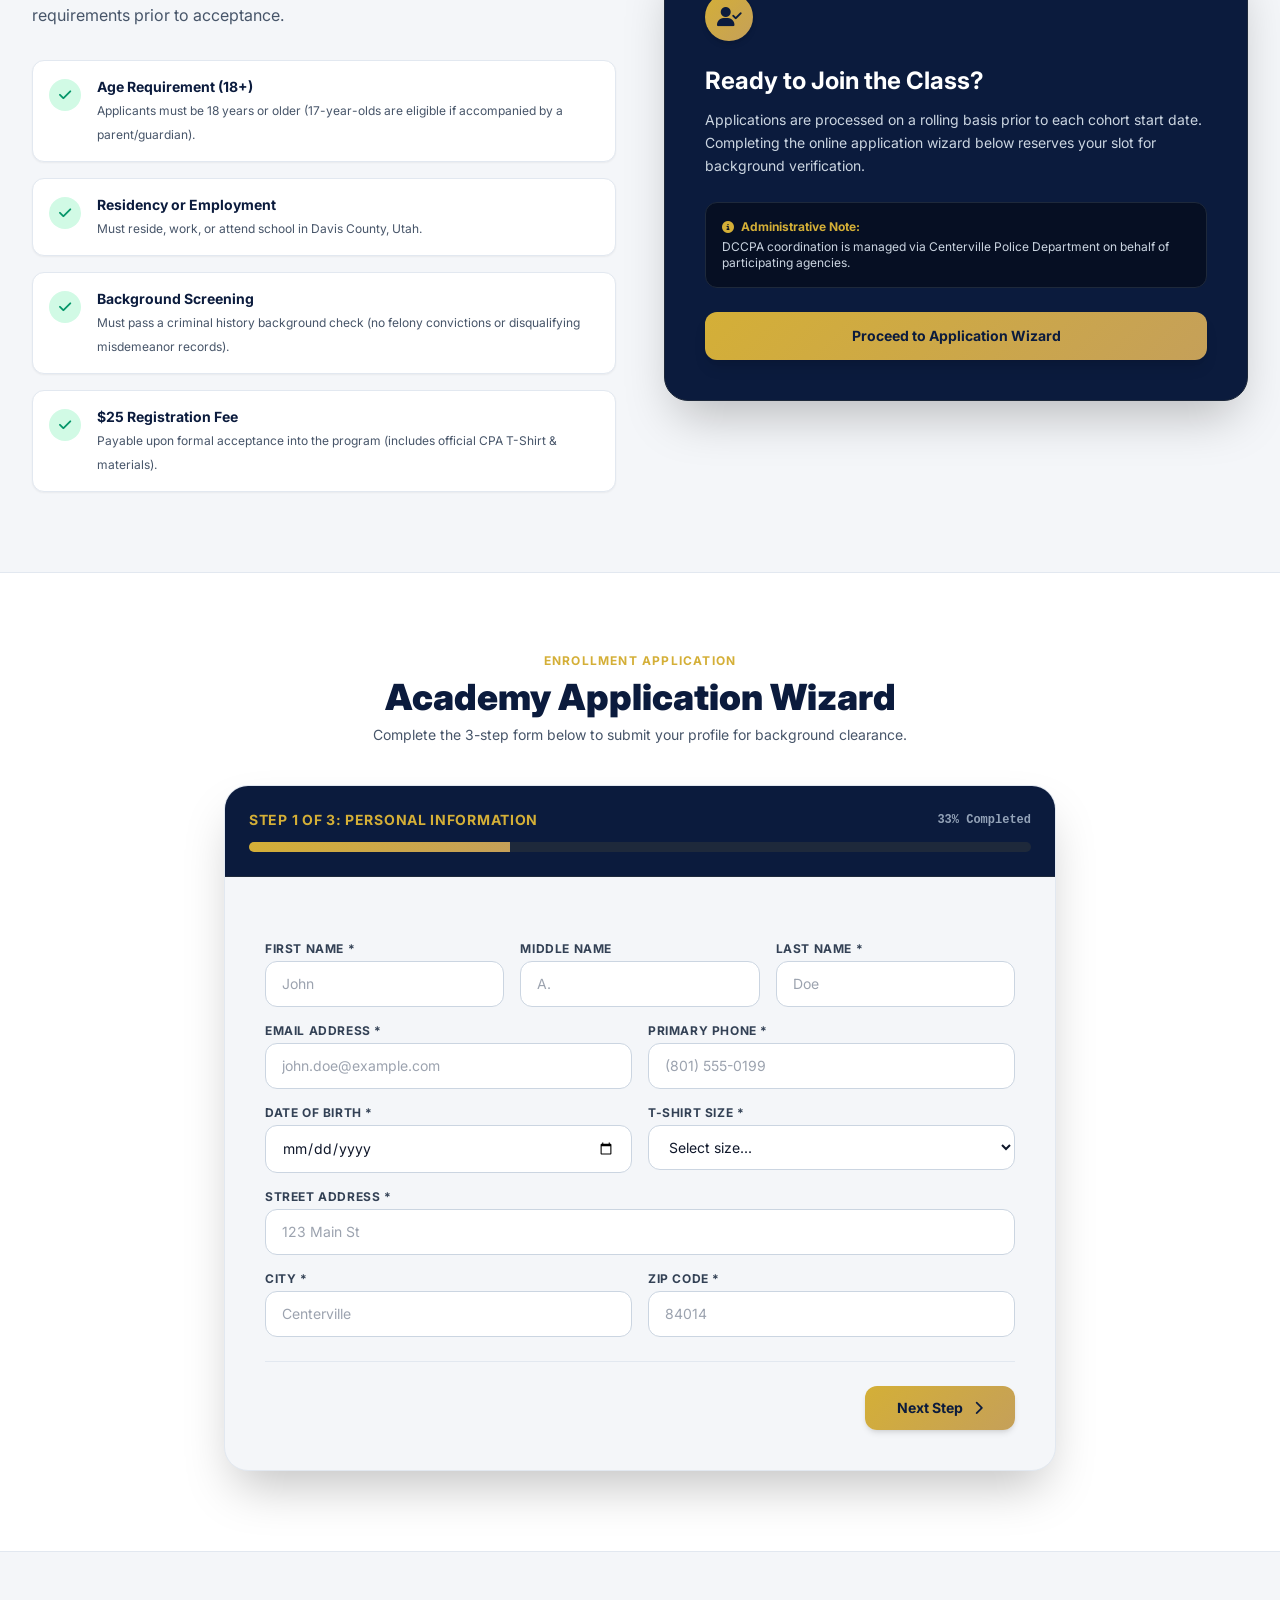
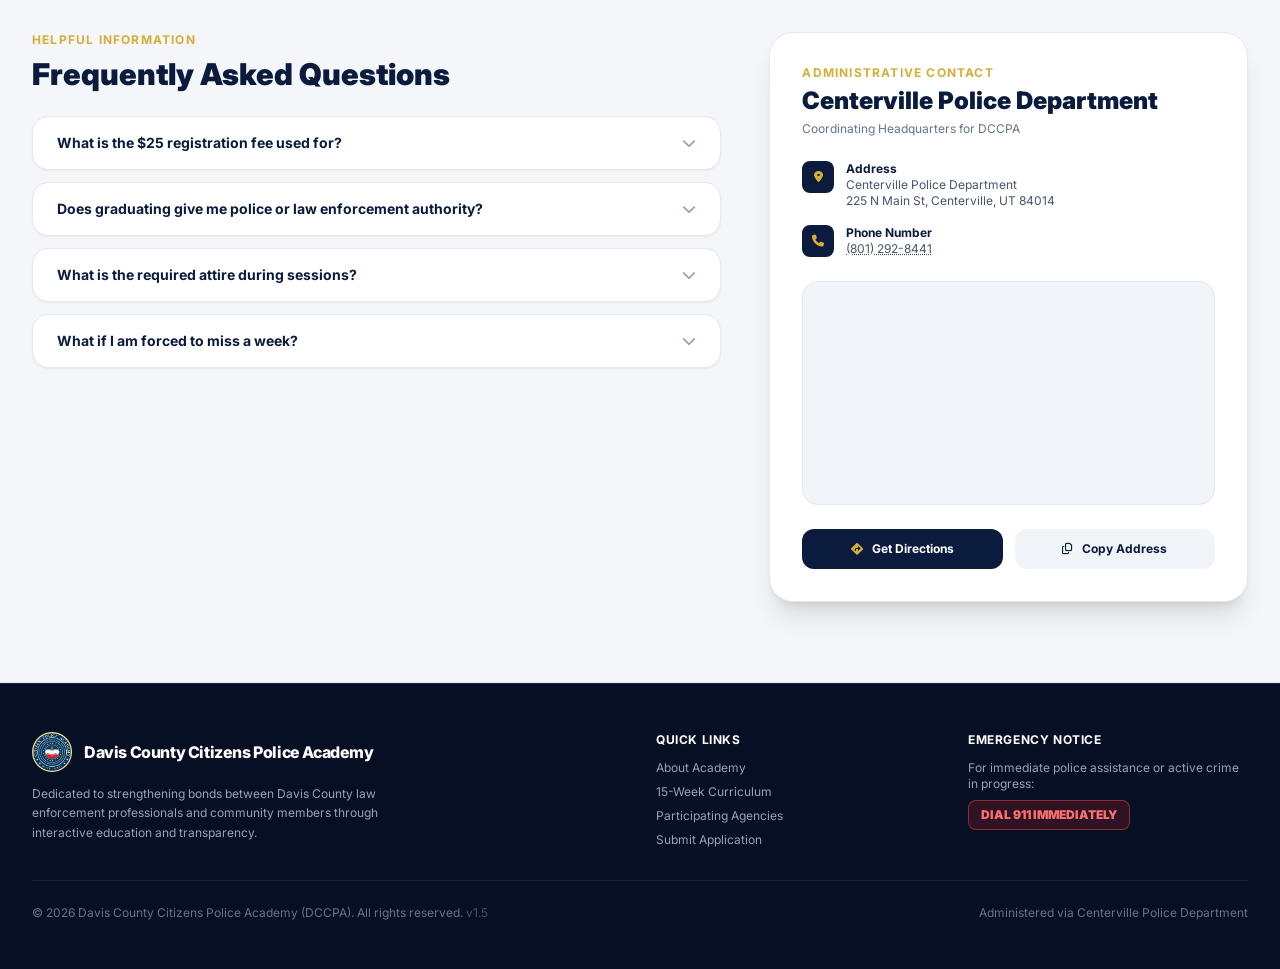
==== commit 7a06798e: "v1.5: New Farmington seal; add County Attorney and CJC seals Co-Authored-By: Claude Opus 5.5 <norepl" ====
--- a/index.html
+++ b/index.html
@@ -888,7 +888,7 @@
             </div>
 
             <div class="border-t border-slate-800/80 pt-6 text-center md:flex md:justify-between text-slate-500">
-                <p>&copy; 2026 Davis County Citizens Police Academy (DCCPA). All rights reserved. <span class="text-slate-600">v1.4</span></p>
+                <p>&copy; 2026 Davis County Citizens Police Academy (DCCPA). All rights reserved. <span class="text-slate-600">v1.5</span></p>
                 <p class="mt-2 md:mt-0">Administered via Centerville Police Department</p>
             </div>
         </div>
@@ -949,8 +949,8 @@
             { name: "Syracuse Police", seal: "syracuse", category: "city", role: "Sex Crimes & Internet Crimes Against Children", icon: "fa-shield-halved" },
             { name: "West Bountiful Police", seal: "west-bountiful", category: "city", role: "Speed Enforcement & Traffic Stops", icon: "fa-gauge-simple-high" },
             { name: "Davis County Sheriff", seal: "davis-county-sheriff", category: "county", role: "Davis County Jail Tours", icon: "fa-building-lock" },
-            { name: "Davis County Attorney", category: "county", role: "Prosecution, Judicial Overview & Officer-Involved Critical Incident Investigations", icon: "fa-scale-balanced" },
-            { name: "Children's Justice Center", category: "county", role: "Child Abuse Investigations & Victim Support", icon: "fa-child-reaching" },
+            { name: "Davis County Attorney", seal: "davis-county", category: "county", role: "Prosecution, Judicial Overview & Officer-Involved Critical Incident Investigations", icon: "fa-scale-balanced" },
+            { name: "Children's Justice Center", seal: "childrens-justice-center", category: "county", role: "Child Abuse Investigations & Victim Support", icon: "fa-child-reaching" },
             { name: "SWAT Team", category: "county", role: "Tactical Operations & Equipment", icon: "fa-person-rifle" },
             { name: "South Davis Metro Fire", seal: "south-davis-metro-fire", category: "fire", role: "EMS Operations & Technical Rescue", icon: "fa-truck-medical" }
         ];
